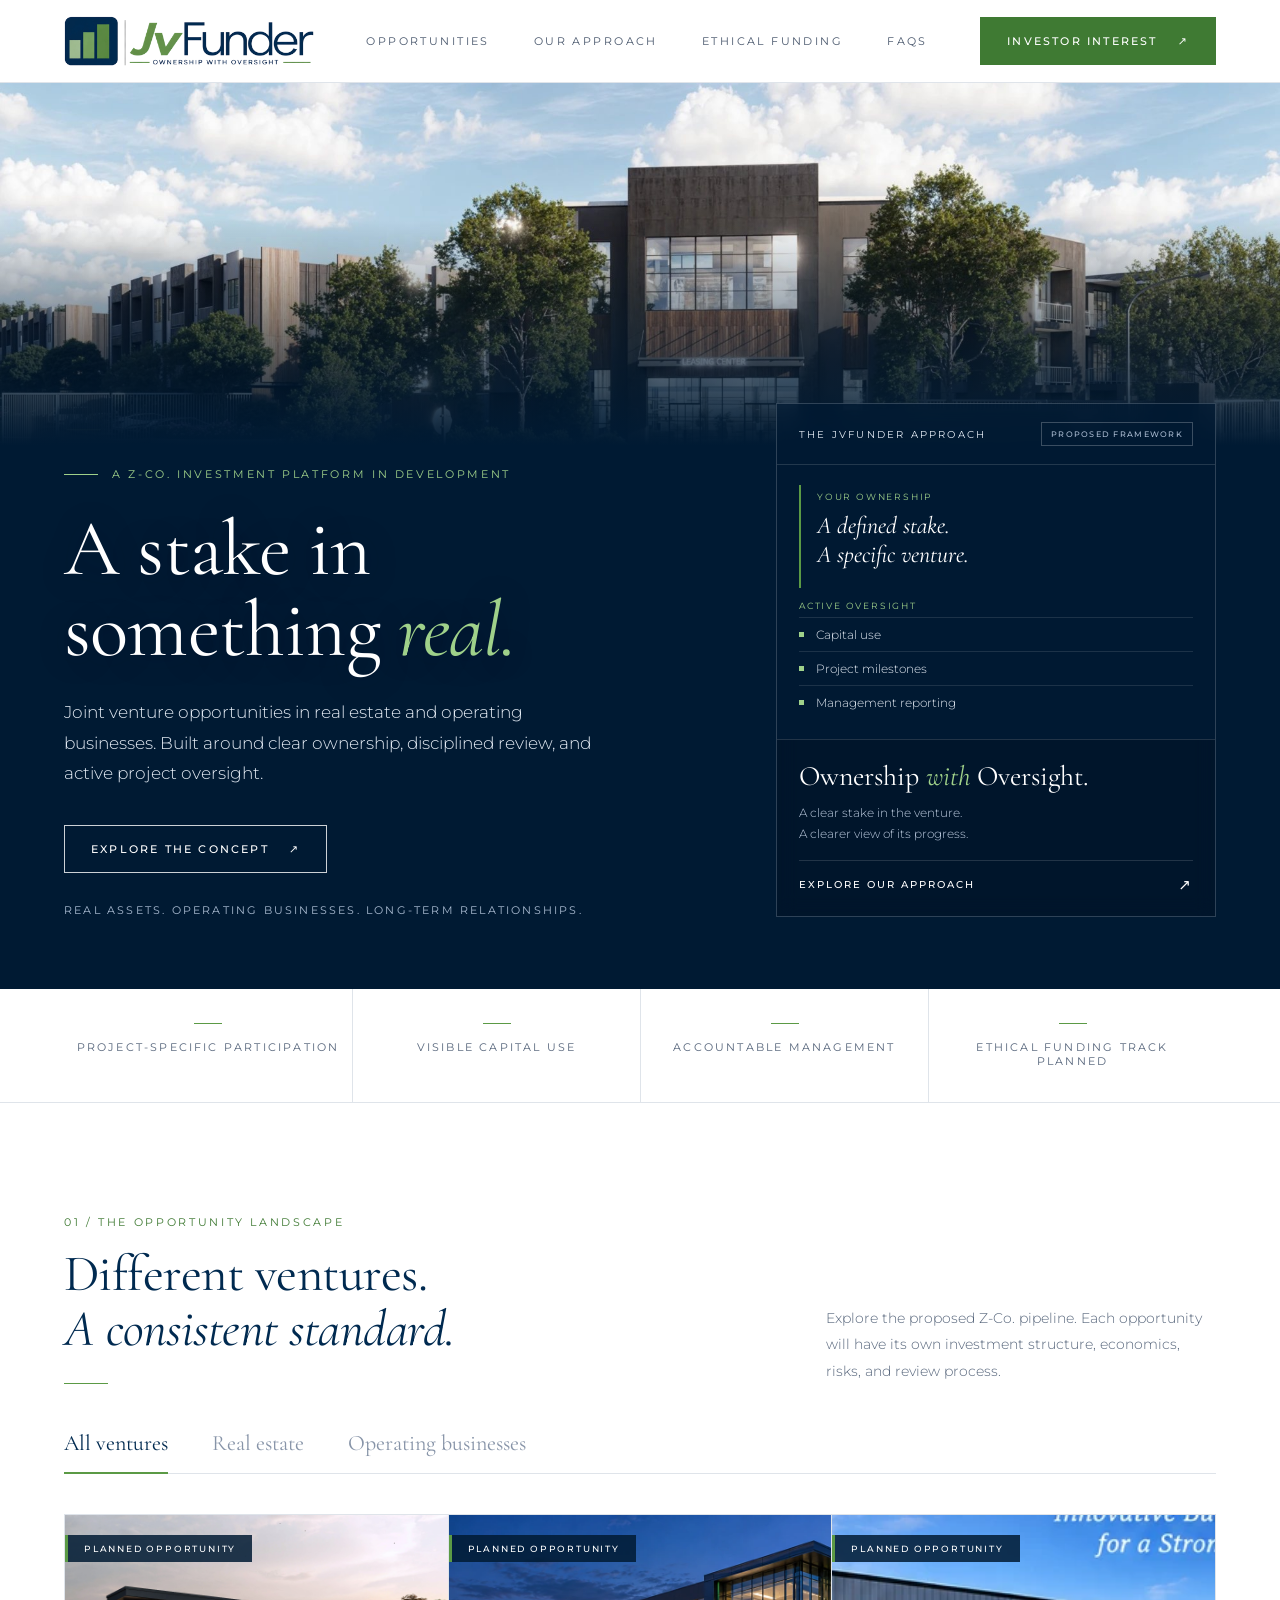
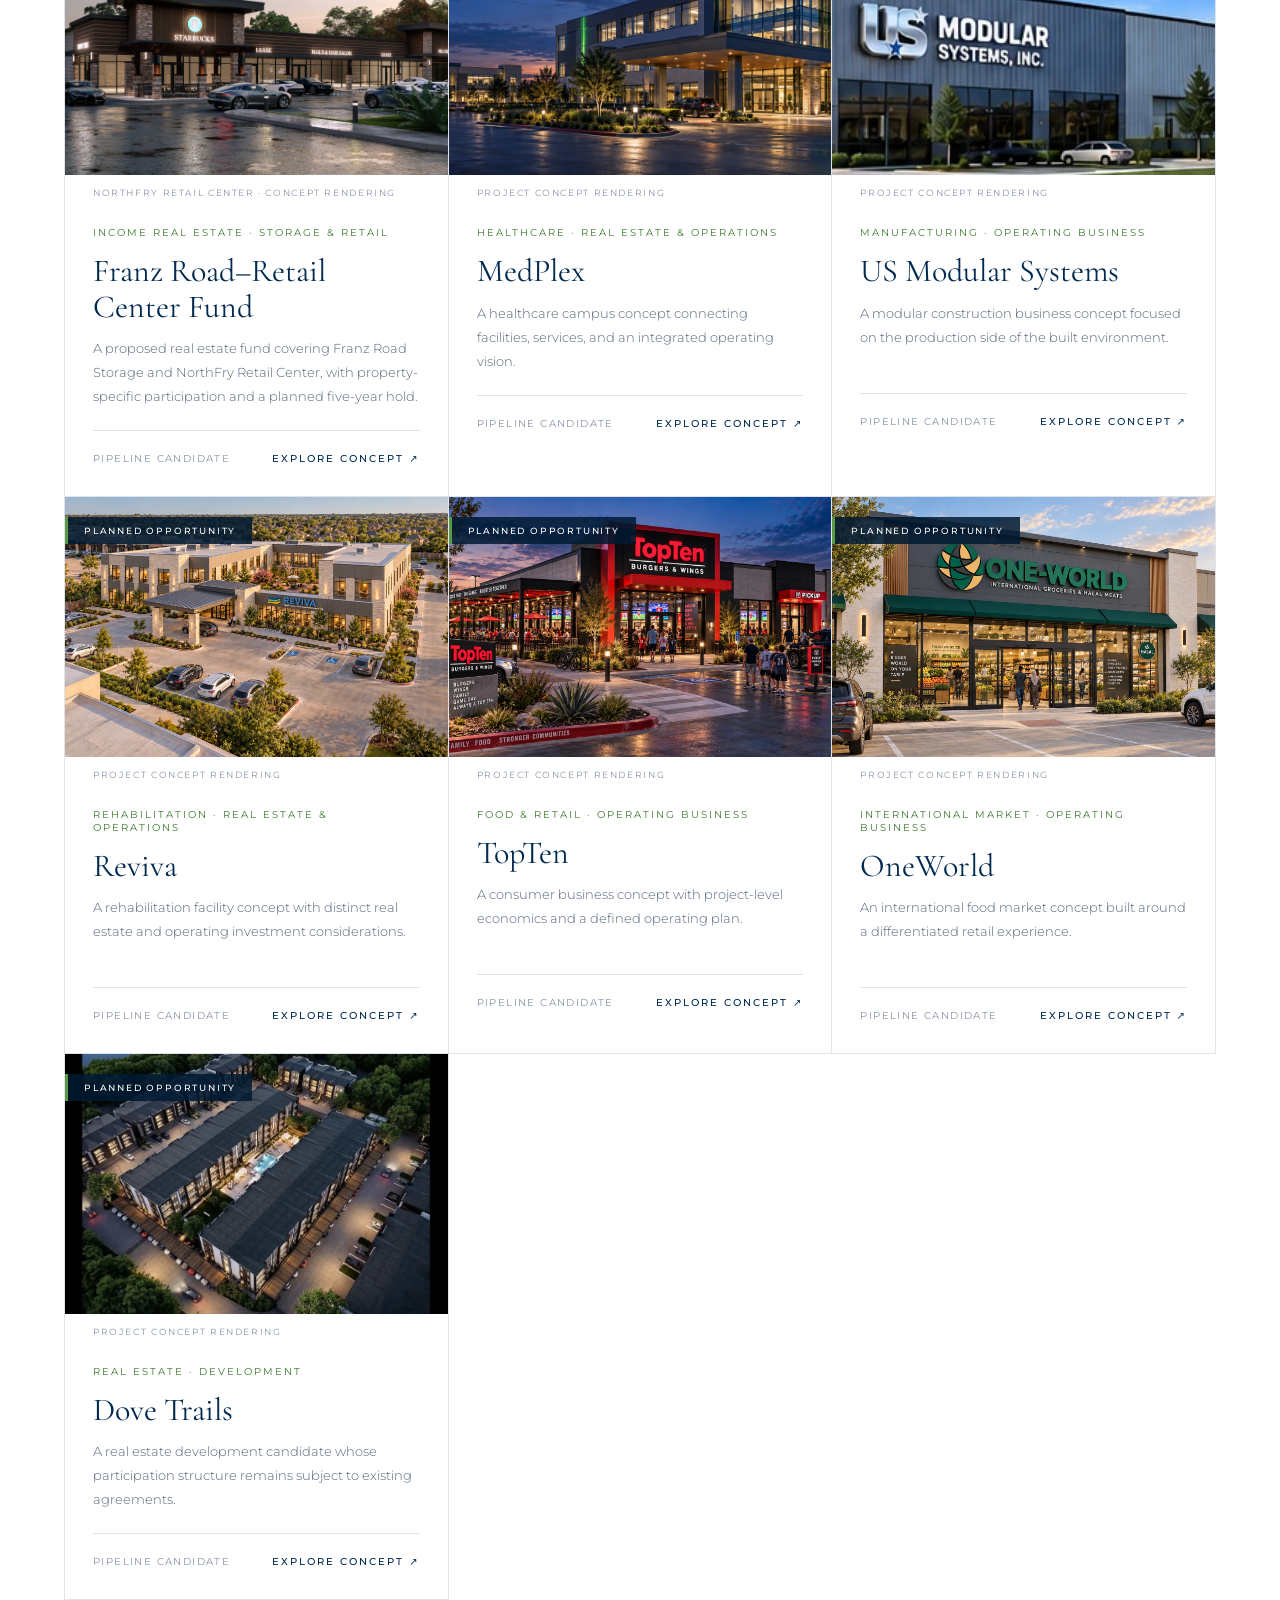
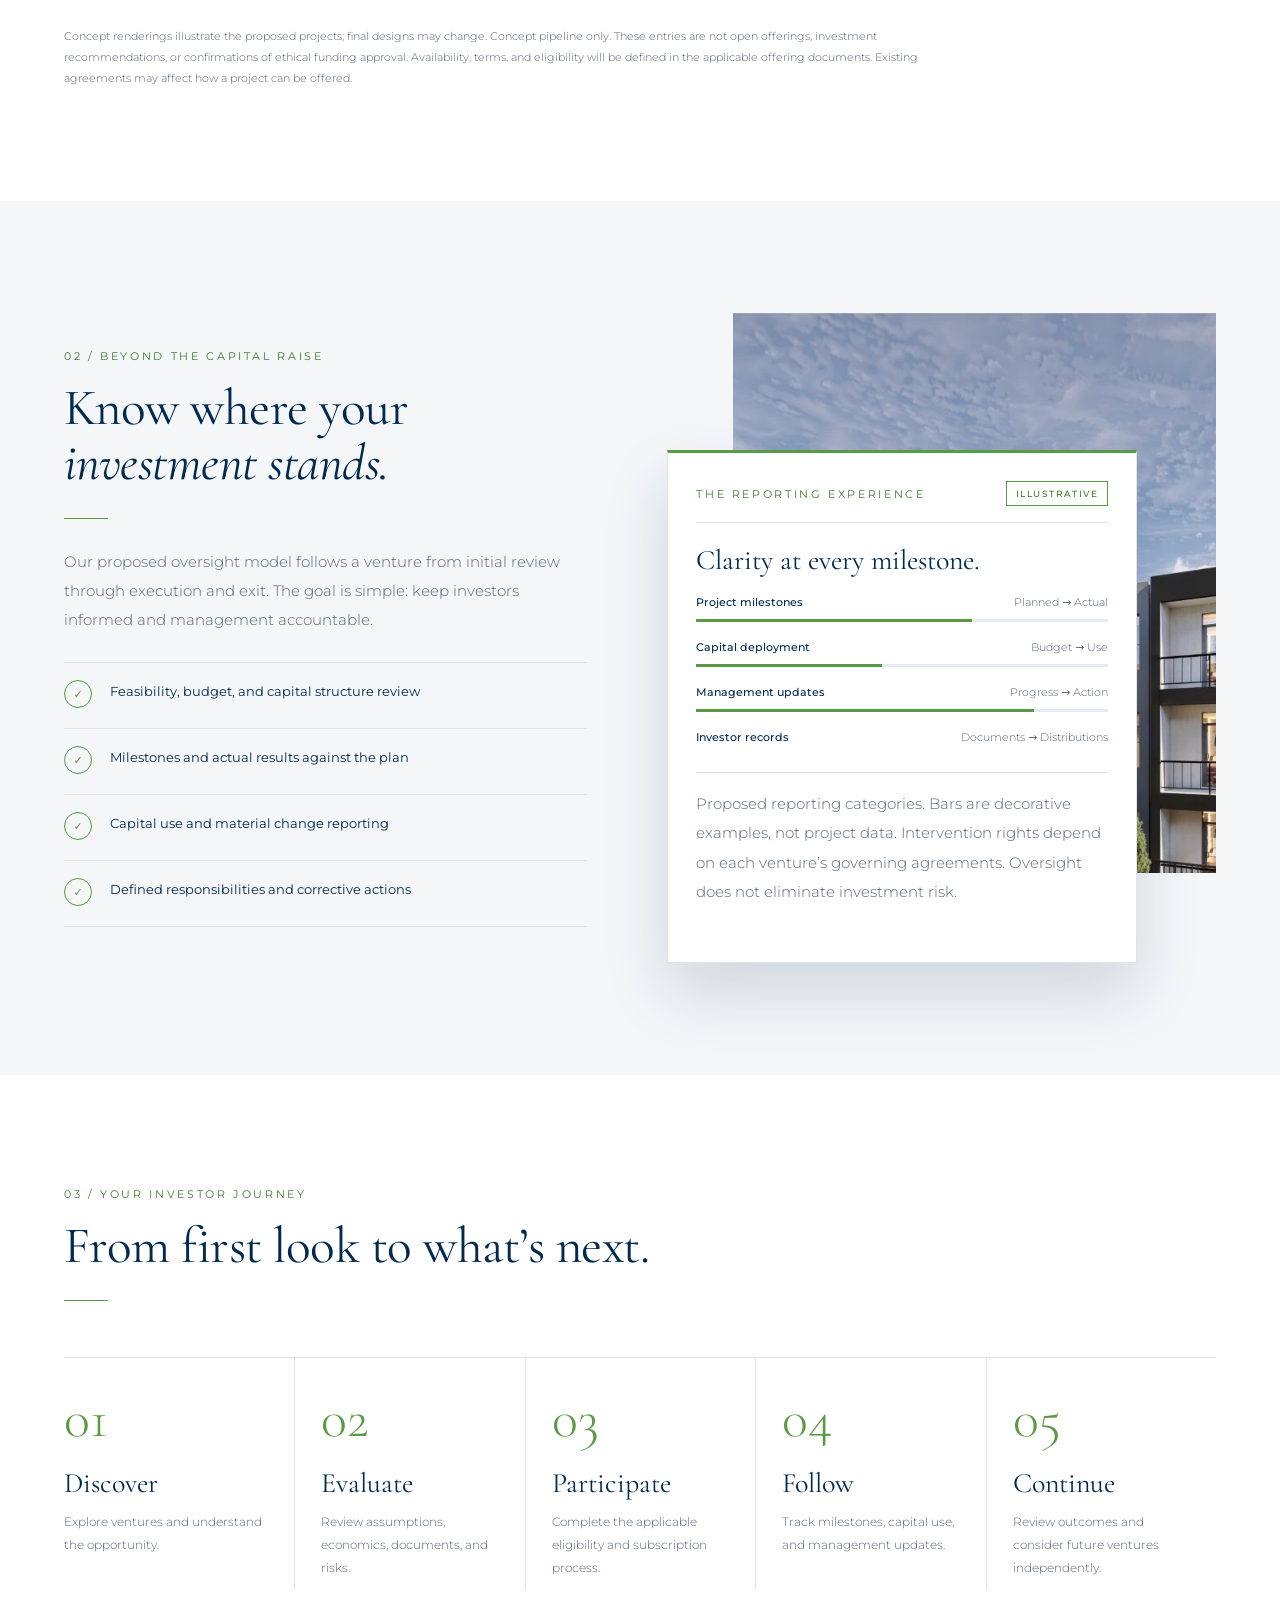
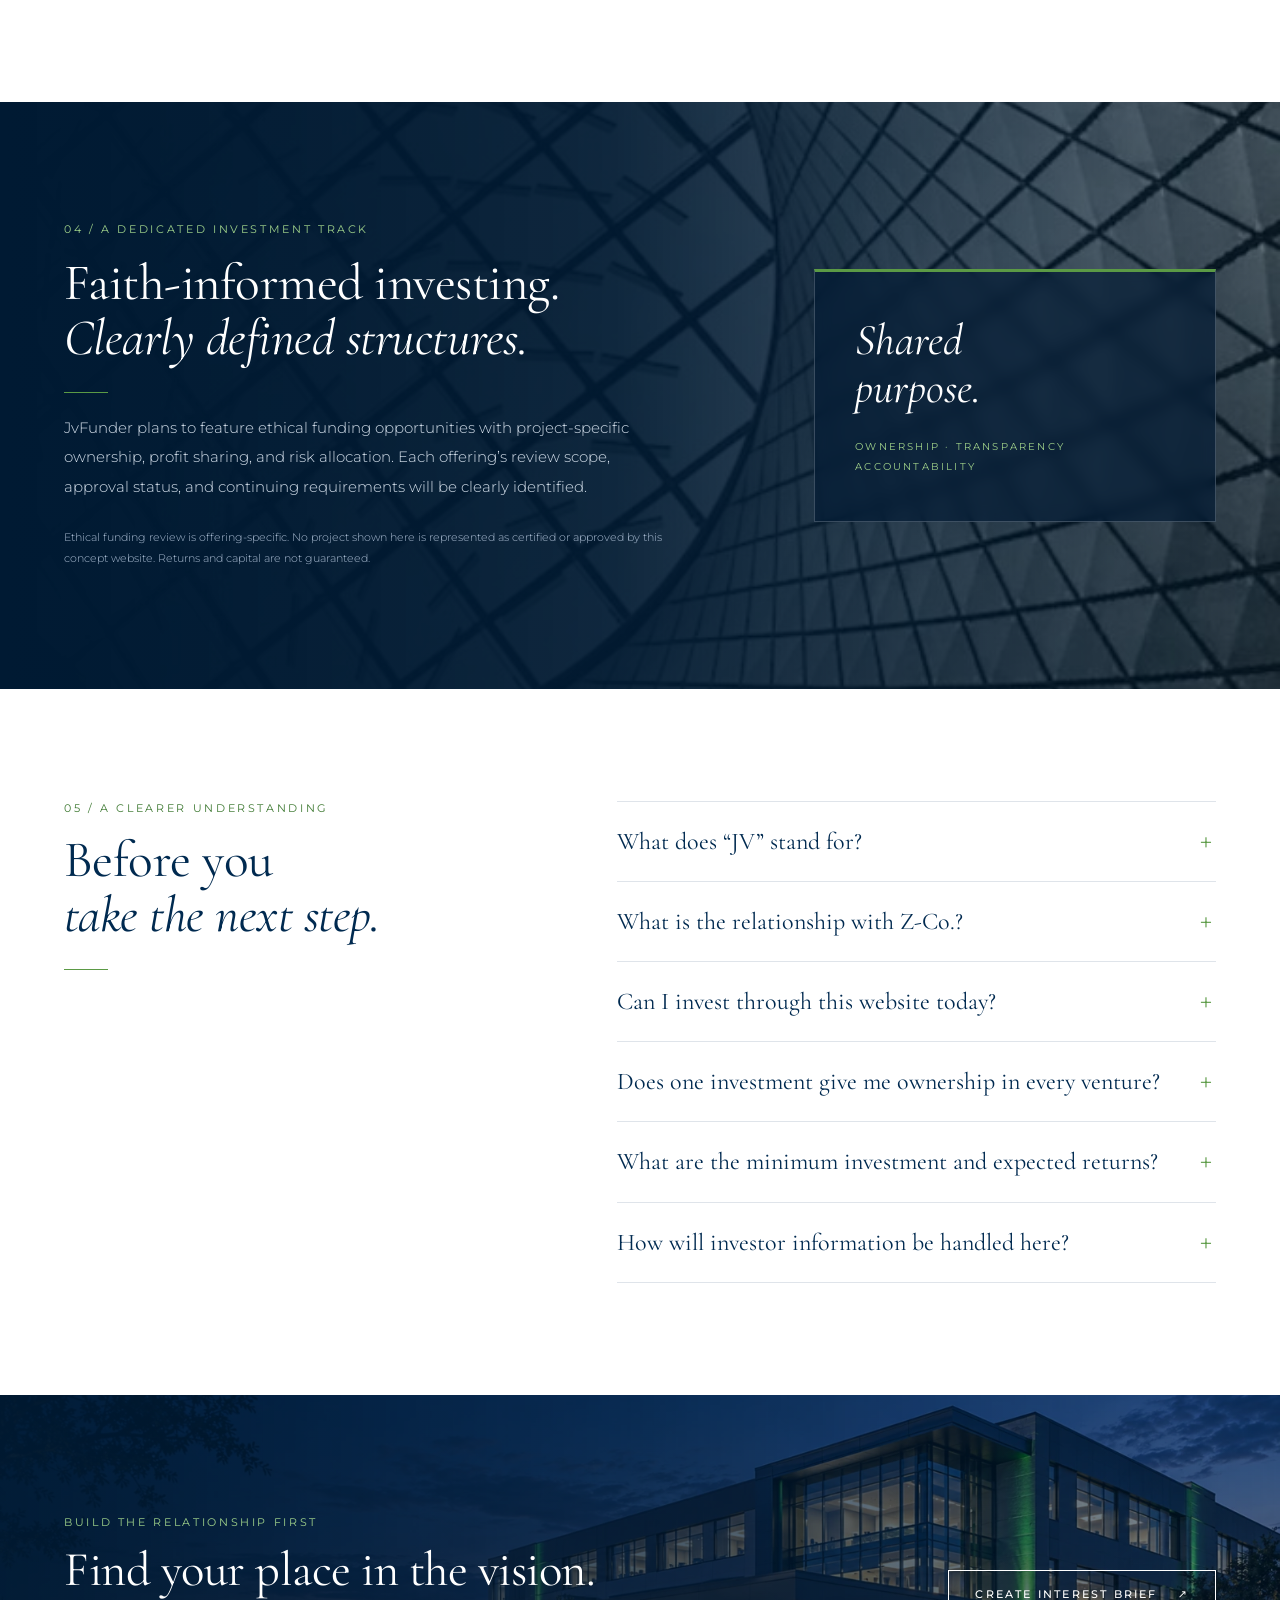
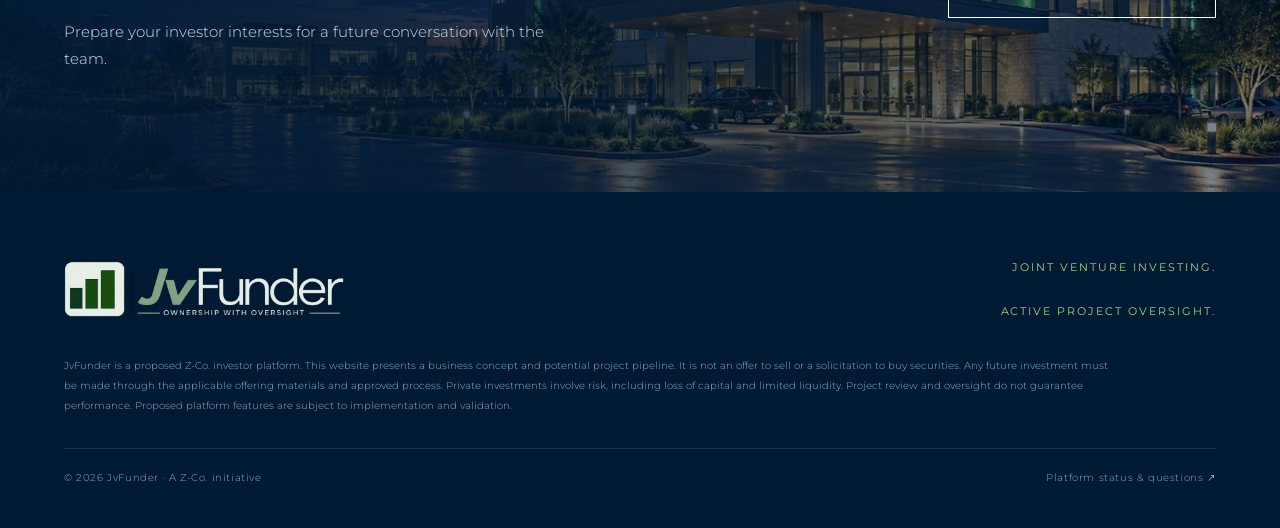
==== index.html @ b83dd365 "Restyle to z-co.info look and feel: photo hero, serif headlines, image bands Design-only change; pag" ====
<!doctype html><html lang="en"><head><meta charset="utf-8"><meta name="viewport" content="width=device-width,initial-scale=1"><meta name="description" content="Discover JvFunder, Z-Co.’s planned platform for joint venture investment in real estate and operating businesses with active project oversight."><title>JvFunder — Ownership with oversight</title><link rel="icon" type="image/png" href="assets/favicon.png"><link rel="stylesheet" href="styles.css">
</head><body>
<nav aria-label="Main navigation"><a class="logo" href="#" aria-label="JvFunder — Ownership with oversight"><img src="assets/logo.png" alt="JvFunder — Ownership with oversight" width="900" height="180"></a><div class="links"><a href="#opportunities">Opportunities</a><a href="#oversight">Our approach</a><a href="#ethical">Ethical funding</a><a href="#questions">FAQs</a></div><button class="btn" onclick="openProfile()">Investor interest <span>↗</span></button></nav>
<main><section class="hero"><div><div class="small eyebrow"><span class="dot"></span> A Z-Co. investment platform in development</div><h1>A stake in<br>something <em>real.</em></h1><p class="intro">Joint venture opportunities in real estate and operating businesses. Built around clear ownership, disciplined review, and active project oversight.</p><a class="btn light" href="#opportunities">Explore the concept <span>↗</span></a><span class="hero-note">Real assets. Operating businesses. Long-term relationships.</span></div><div class="art ownership-art" aria-label="Ownership with Oversight: project-specific equity supported by visibility into capital, milestones, and management"><div class="sketch-heading"><span class="small">THE JVFUNDER APPROACH</span><span class="sketch-label">PROPOSED FRAMEWORK</span></div><div class="sketch-scene"><svg class="ownership-sketch" viewBox="0 0 500 480" fill="none" aria-hidden="true"><path d="M30 385L256 255L480 383L253 510Z" fill="#0e3a6b"/><path d="M92 365V208L201 147V302Z" fill="#3b6ea6"/><path d="M201 147L268 185V340L201 302Z" fill="#234c7e"/><path d="M92 208L159 247L268 185L201 147Z" fill="#cfe0f2"/><path d="M237 356V119L324 68V306Z" fill="#4f82b8"/><path d="M324 68L391 106V345L324 306Z" fill="#2c5688"/><path d="M237 119L305 158L391 106L324 68Z" fill="#dbe8f6"/><path d="M273 363V276L368 221V309Z" fill="#5b9a45"/><path d="M368 221L434 260V348L368 309Z" fill="#417a31"/><path d="M273 276L340 314L434 260L368 221Z" fill="#a8d393"/><g stroke="#00254a" stroke-width="7"><path d="M111 226V288M135 212V274M160 198V260M184 184V247M256 139V283M280 126V270M304 112V256"/></g><g stroke="#cfe0f2" opacity=".6"><path d="M215 190L252 211M215 217L252 238M215 244L252 265M338 116L378 139M338 148L378 171M338 180L378 203M338 212L378 235"/></g><path d="M63 367L241 469M91 384L258 481" stroke="#5b9a45"/><circle cx="72" cy="327" r="19" fill="#5b9a45"/><path d="M72 333V366" stroke="#8fc77a" stroke-width="4"/><circle cx="447" cy="326" r="16" fill="#5b9a45"/><path d="M447 333V358" stroke="#8fc77a" stroke-width="4"/></svg><div class="equity-note"><span class="sketch-icon" aria-hidden="true">◈</span><div><span class="small">YOUR OWNERSHIP</span><strong>A defined stake.<br>A specific venture.</strong></div></div><div class="oversight-note"><div class="oversight-title"><span class="sketch-icon" aria-hidden="true">◎</span><span class="small">ACTIVE OVERSIGHT</span></div><div><i></i>Capital use</div><div><i></i>Project milestones</div><div><i></i>Management reporting</div></div><span class="asset-label">REAL ESTATE + OPERATING BUSINESSES</span></div><div class="sketch-footer"><h3>Ownership <em>with</em> Oversight.</h3><p>A clear stake in the venture.<br>A clearer view of its progress.</p><a href="#oversight">Explore our approach <span>↗</span></a></div></div></section>
<div class="ribbon"><span>Project-specific participation</span><span>Visible capital use</span><span>Accountable management</span><span>Ethical funding track planned</span></div>
<section class="section" id="opportunities"><div class="section-head"><div><div class="small">01 / The opportunity landscape</div><h2>Different ventures.<br><em>A consistent standard.</em></h2></div><p>Explore the proposed Z-Co. pipeline. Each opportunity will have its own investment structure, economics, risks, and review process.</p></div><div class="filters" role="group" aria-label="Filter opportunities"><button class="filter active" data-filter="all" aria-pressed="true">All ventures</button><button class="filter" data-filter="real" aria-pressed="false">Real estate</button><button class="filter" data-filter="business" aria-pressed="false">Operating businesses</button></div><div class="projects" id="projects"></div><p class="portfolio-note">Concept renderings illustrate the proposed projects; final designs may change. Concept pipeline only. These entries are not open offerings, investment recommendations, or confirmations of ethical funding approval. Availability, terms, and eligibility will be defined in the applicable offering documents. Existing agreements may affect how a project can be offered.</p></section>
<section class="section oversight" id="oversight"><div><div class="small">02 / Beyond the capital raise</div><h2>Know where your<br><em>investment stands.</em></h2><p>Our proposed oversight model follows a venture from initial review through execution and exit. The goal is simple: keep investors informed and management accountable.</p><ul class="checks"><li>Feasibility, budget, and capital structure review</li><li>Milestones and actual results against the plan</li><li>Capital use and material change reporting</li><li>Defined responsibilities and corrective actions</li></ul></div><div class="photo-stack"><img class="photo-stack-img" src="assets/about.jpg" alt="Residential community concept rendering" width="773" height="702" loading="lazy"><div class="report"><div class="report-top"><span class="small">The reporting experience</span><span class="pill">ILLUSTRATIVE</span></div><h3>Clarity at every milestone.</h3><div class="row"><strong>Project milestones</strong><span>Planned → Actual</span></div><div class="progress"><div style="width:67%"></div></div><div class="row"><strong>Capital deployment</strong><span>Budget → Use</span></div><div class="progress"><div style="width:45%"></div></div><div class="row"><strong>Management updates</strong><span>Progress → Action</span></div><div class="progress"><div style="width:82%"></div></div><div class="row"><strong>Investor records</strong><span>Documents → Distributions</span></div><p class="report-foot">Proposed reporting categories. Bars are decorative examples, not project data. Intervention rights depend on each venture’s governing agreements. Oversight does not eliminate investment risk.</p></div></div>
</section>
<section class="section"><div class="small">03 / Your investor journey</div><h2>From first look to what’s next.</h2><div class="journey"><div class="step"><b>01</b><h3>Discover</h3><p>Explore ventures and understand the opportunity.</p></div><div class="step"><b>02</b><h3>Evaluate</h3><p>Review assumptions, economics, documents, and risks.</p></div><div class="step"><b>03</b><h3>Participate</h3><p>Complete the applicable eligibility and subscription process.</p></div><div class="step"><b>04</b><h3>Follow</h3><p>Track milestones, capital use, and management updates.</p></div><div class="step"><b>05</b><h3>Continue</h3><p>Review outcomes and consider future ventures independently.</p></div></div></section>
<section class="section ethical" id="ethical"><div class="seal" aria-hidden="true"><span>Shared<br>purpose.</span><p>OWNERSHIP · TRANSPARENCY<br>ACCOUNTABILITY</p></div><div><div class="small eyebrow">04 / A dedicated investment track</div><h2>Faith-informed investing.<br><em>Clearly defined structures.</em></h2><p class="copy">JvFunder plans to feature ethical funding opportunities with project-specific ownership, profit sharing, and risk allocation. Each offering’s review scope, approval status, and continuing requirements will be clearly identified.</p><small>Ethical funding review is offering-specific. No project shown here is represented as certified or approved by this concept website. Returns and capital are not guaranteed.</small></div></section>
<section class="section faq-wrap" id="questions"><div><div class="small">05 / A clearer understanding</div><h2>Before you<br><em>take the next step.</em></h2></div><div><details><summary>What does “JV” stand for?</summary><p>Joint Venture. The concept gives investors participation in a specific project or fund, with ownership rights and economics defined by that offering’s documents.</p></details><details><summary>What is the relationship with Z-Co.?</summary><p>JvFunder is Z-Co.’s planned investor platform, initially focused on selected affiliated opportunities. Z-Co. provides sponsor and project execution capabilities. Affiliated relationships, fees, and conflicts should be disclosed in each offering.</p></details><details><summary>Can I invest through this website today?</summary><p>No. This is a concept website. It does not accept investments, process payments, verify eligibility, or provide an investor account. You can explore the concept and prepare a local investor interest brief.</p></details><details><summary>Does one investment give me ownership in every venture?</summary><p>No. Each investment provides only the interests and rights specified in its governing documents. It does not automatically confer ownership in JvFunder, Z-Co., or other ventures.</p></details><details><summary>What are the minimum investment and expected returns?</summary><p>These will be defined separately for each offering. This website does not establish investment minimums or return targets. Future materials should explain fees, downside scenarios, liquidity limitations, and the risk of loss.</p></details><details><summary>How will investor information be handled here?</summary><p>The interest tool stores your selections only in this browser. It does not request contact details or send your brief to Z-Co. You can download it or clear the stored selections at any time.</p></details></div></section>
<section class="cta"><div><div class="small" style="margin-bottom:15px">Build the relationship first</div><h2>Find your place in the vision.</h2><p>Prepare your investor interests for a future conversation with the team.</p></div><button class="btn" onclick="openProfile()">Create interest brief <span>↗</span></button></section></main>
<footer><div class="top"><a class="logo" href="#" aria-label="JvFunder"><img src="assets/logo-light.png" alt="JvFunder — Ownership with oversight" width="900" height="180"></a><span class="small">Joint venture investing.<br><br>Active project oversight.</span></div><p>JvFunder is a proposed Z-Co. investor platform. This website presents a business concept and potential project pipeline. It is not an offer to sell or a solicitation to buy securities. Any future investment must be made through the applicable offering materials and approved process. Private investments involve risk, including loss of capital and limited liquidity. Project review and oversight do not guarantee performance. Proposed platform features are subject to implementation and validation.</p><div class="copyright"><span>© 2026 JvFunder · A Z-Co. initiative</span><a href="#questions">Platform status & questions ↗</a></div></footer>
<dialog id="detail"><button class="close" aria-label="Close project details" onclick="this.closest('dialog').close()">×</button><div class="small">Potential pipeline / Not open for investment</div><h2 class="modal-title" id="detail-title"></h2><img class="detail-render" id="detail-render" alt=""><p class="modal-copy" id="detail-copy"></p><p class="modal-copy">Offering structure, capital requirements, investor economics, fees, risks, and any ethical funding review status must be established before participation. No investment terms are presented here.</p><button class="btn" onclick="document.getElementById('detail').close();openProfile()">Create interest brief ↗</button></dialog>
<dialog id="profile"><button class="close" aria-label="Close investor interest" onclick="this.closest('dialog').close()">×</button><div class="small">A starting point for your conversation</div><h2 class="modal-title">Your investor interests.</h2><p class="modal-copy">Create a brief to keep or share yourself. This tool does not submit an inquiry or reserve an investment.</p><form id="interest-form"><label for="sector">Area of interest</label><select id="sector"><option>Real estate and operating businesses</option><option>Real estate</option><option>Operating businesses</option><option>Healthcare ventures</option><option>Manufacturing ventures</option><option>Food and retail ventures</option></select><label for="track">Investment preference</label><select id="track"><option>Explore all available structures</option><option>Ethical funding offerings only</option><option>Learn more about ethical funding</option></select><label for="priority">What matters most?</label><select id="priority"><option>Clear ownership and oversight</option><option>Potential operating distributions</option><option>Long-term capital growth</option><option>Understanding the project and risks</option></select><p class="form-note">Selections stay in this browser until cleared. No contact information is collected. No data is sent to Z-Co.</p><div style="display:flex;gap:10px;flex-wrap:wrap"><button class="btn" type="submit">Download my brief ↓</button><button class="btn outline" type="button" id="clear">Clear selections</button></div><p class="status" id="status" role="status"></p></form></dialog>
<script src="app.js"></script></body></html>
---- styles.css ----
@font-face{font-family:'Montserrat';font-style:normal;font-weight:100 900;font-display:swap;src:url(assets/fonts/montserrat-latin-ext-wght-normal.woff2) format('woff2-variations');unicode-range:U+0100-02BA,U+02BD-02C5,U+02C7-02CC,U+02CE-02D7,U+02DD-02FF,U+0304,U+0308,U+0329,U+1D00-1DBF,U+1E00-1E9F,U+1EF2-1EFF,U+2020,U+20A0-20AB,U+20AD-20C0,U+2113,U+2C60-2C7F,U+A720-A7FF}
@font-face{font-family:'Montserrat';font-style:normal;font-weight:100 900;font-display:swap;src:url(assets/fonts/montserrat-latin-wght-normal.woff2) format('woff2-variations');unicode-range:U+0000-00FF,U+0131,U+0152-0153,U+02BB-02BC,U+02C6,U+02DA,U+02DC,U+0304,U+0308,U+0329,U+2000-206F,U+20AC,U+2122,U+2191,U+2193,U+2212,U+2215,U+FEFF,U+FFFD}
@font-face{font-family:'Cormorant Garamond';font-style:normal;font-weight:300 700;font-display:swap;src:url(assets/fonts/cormorant-garamond-latin-wght-normal.woff2) format('woff2-variations')}
@font-face{font-family:'Cormorant Garamond';font-style:italic;font-weight:300 700;font-display:swap;src:url(assets/fonts/cormorant-garamond-latin-wght-italic.woff2) format('woff2-variations')}
:root{--navy:#002a50;--navy-deep:#001a33;--navy-mid:#0b3a68;--green:#5b9a45;--green-btn:#3f7a33;--green-lt:#9fd18a;--paper:#f4f6f8;--white:#fff;--ink:#0b1f36;--muted:#56657b;--line:#dfe4ea;--font:'Montserrat',system-ui,-apple-system,'Segoe UI',Arial,sans-serif;--serif:'Cormorant Garamond',Georgia,'Times New Roman',serif}
*{box-sizing:border-box}
html{scroll-behavior:smooth;scroll-padding-top:100px}
body{margin:0;background:var(--white);color:var(--ink);font-family:var(--font);font-weight:300;-webkit-font-smoothing:antialiased;text-rendering:optimizeLegibility}
button,a,input,select{-webkit-tap-highlight-color:transparent}
button,a{touch-action:manipulation}
a{color:inherit;text-decoration:none}
button{font:inherit;cursor:pointer}
h1,h2,h3,p{margin:0}
/* nav */
nav{position:sticky;top:0;z-index:20;display:flex;align-items:center;justify-content:space-between;background:var(--white);padding:16px 5%;border-bottom:1px solid var(--line)}
.logo img{display:block;height:50px;width:auto}
.links{display:flex;gap:44px;font-size:11px;font-weight:400;letter-spacing:.22em;text-transform:uppercase;color:#4a586d}
.links a{padding:8px 0;border-bottom:1px solid transparent;transition:color .2s,border-color .2s}
.links a:hover{color:var(--navy);border-bottom-color:var(--green)}
.btn{border:1px solid var(--green-btn);background:var(--green-btn);color:#fff;padding:16px 26px;display:inline-flex;align-items:center;justify-content:center;gap:20px;font:500 11px var(--font);letter-spacing:.2em;text-transform:uppercase;border-radius:0;transition:background .25s,border-color .25s,color .25s}
.btn:hover{background:var(--navy);border-color:var(--navy)}
.btn.light{background:transparent;border-color:#ffffffcc;color:#fff}
.btn.light:hover{background:#fff;border-color:#fff;color:var(--navy)}
.btn.outline{background:transparent;color:var(--navy);border-color:var(--navy)}
.btn.outline:hover{background:var(--navy);color:#fff}
.small{font-size:11px;letter-spacing:.24em;font-weight:400;text-transform:uppercase;color:var(--green-btn)}
/* hero */
.hero{position:relative;color:#fff;display:grid;grid-template-columns:1fr minmax(360px,440px);align-items:end;gap:6%;padding:25vw 5% 72px;background:linear-gradient(180deg,#001a3300 38%,var(--navy-deep) 100%) top/100% 28.3vw no-repeat,url(assets/hero.jpg) center top/100% auto no-repeat,var(--navy-deep)}
.hero>div:first-child{max-width:760px}
.eyebrow{color:var(--green-lt);display:flex;align-items:center;gap:14px}
.dot{width:34px;height:1px;background:var(--green-lt)}
h1{font-family:var(--serif);font-size:clamp(46px,6.2vw,92px);font-weight:400;line-height:1.02;letter-spacing:-.01em;margin:28px 0 26px;text-shadow:0 2px 30px #00122666}
h1 em{color:var(--green-lt);font-style:italic;font-weight:400}
.intro{color:#e3ebf4;font-size:17px;line-height:1.8;font-weight:300;max-width:540px}
.hero .btn{margin-top:36px}
.hero-note{display:block;margin-top:30px;color:#a8bad0;font-size:11px;font-weight:400;letter-spacing:.2em;text-transform:uppercase}
.art{position:relative;overflow:hidden}
.ownership-art{display:flex;flex-direction:column;background:#001a33b8;backdrop-filter:blur(10px);-webkit-backdrop-filter:blur(10px);border:1px solid #ffffff2e;border-radius:0;min-height:0}
.ownership-art svg,.sketch-icon,.asset-label{display:none}
.sketch-heading{display:flex;align-items:center;justify-content:space-between;gap:12px;padding:18px 22px;border-bottom:1px solid #ffffff22}
.sketch-heading .small{font-size:10px;letter-spacing:.22em;color:#e3ebf4}
.sketch-label{font-size:8px;font-weight:500;letter-spacing:.16em;color:#a8bad0;border:1px solid #ffffff3a;padding:6px 9px}
.sketch-scene{display:block;padding:20px 22px;position:static;min-height:0}
.equity-note{position:static;display:block;background:transparent;color:#fff;padding:0 0 18px 16px;border-left:2px solid var(--green);box-shadow:none;border-radius:0}
.equity-note .small{font-size:9px;letter-spacing:.2em;color:var(--green-lt)}
.equity-note strong{display:block;font:italic 400 24px/1.2 var(--serif);margin-top:8px}
.oversight-note{position:static;border:0;background:transparent;padding:0;box-shadow:none;min-width:0;margin-top:6px}
.oversight-title{margin-bottom:4px}
.oversight-title .small{font-size:9px;letter-spacing:.2em;color:var(--green-lt)}
.oversight-note>div:not(.oversight-title){display:flex;align-items:center;gap:12px;font-size:12px;font-weight:300;color:#e3ebf4;padding:9px 0;border-top:1px solid #ffffff1c}
.oversight-note i{width:5px;height:5px;display:block;background:var(--green-lt)}
.sketch-footer{padding:20px 22px 22px;background:#00000026;border-top:1px solid #ffffff22}
.sketch-footer h3{font:400 28px/1.15 var(--serif);color:#fff}
.sketch-footer h3 em{font-style:italic;color:var(--green-lt)}
.sketch-footer p{font-size:12px;line-height:1.75;color:#bccce0;margin-top:10px}
.sketch-footer a{display:flex;align-items:center;justify-content:space-between;font-size:10px;font-weight:500;letter-spacing:.2em;text-transform:uppercase;color:#fff;border-top:1px solid #ffffff22;padding-top:14px;margin-top:16px}
.sketch-footer a span{font-size:15px}
/* stats strip */
.ribbon{display:grid;grid-template-columns:repeat(4,1fr);background:var(--white);border-bottom:1px solid var(--line);text-align:center;padding:0 5%}
.ribbon span{padding:34px 12px;font-size:11px;font-weight:400;letter-spacing:.2em;text-transform:uppercase;color:var(--muted);border-left:1px solid var(--line)}
.ribbon span:first-child{border-left:0}
.ribbon span:before{content:'';display:block;width:28px;height:1px;background:var(--green);margin:0 auto 16px}
/* sections */
.section{padding:112px 5%}
.section-head{display:flex;justify-content:space-between;gap:35px;align-items:end;margin-bottom:30px}
h2{font-family:var(--serif);font-size:clamp(36px,4vw,60px);font-weight:400;line-height:1.08;letter-spacing:-.01em;margin-top:18px;color:var(--navy)}
h2 em{font-style:italic;font-weight:400}
h2:after{content:'';display:block;width:44px;height:1px;background:var(--green);margin-top:26px}
.section-head p{max-width:390px;color:var(--muted);font-size:14px;line-height:1.9}
.filters{display:flex;gap:44px;margin:46px 0 40px;flex-wrap:wrap;border-bottom:1px solid var(--line)}
.filter{padding:0 0 16px;border:0;border-bottom:2px solid transparent;margin-bottom:-1px;background:transparent;color:#8794a8;font:400 22px var(--serif)}
.filter:hover{color:var(--navy)}
.filter.active{color:var(--navy);border-bottom-color:var(--green)}
.projects{display:grid;grid-template-columns:repeat(3,1fr);gap:0;border:1px solid var(--line);border-right:0;border-bottom:0}
.card{border-right:1px solid var(--line);border-bottom:1px solid var(--line);background:var(--white);overflow:hidden;transition:background .3s}
.card:hover{background:#fbfcfd}
.visual{height:260px;position:relative;overflow:hidden;background:var(--paper);display:grid;place-items:center}
.visual img{width:100%;height:100%;object-fit:cover;transition:transform .8s}
.card:hover .visual img{transform:scale(1.05)}
.render-caption{font-size:9px;font-weight:400;color:#8794a8;padding:12px 28px 0;letter-spacing:.18em}
.detail-render{width:100%;max-height:320px;object-fit:contain;background:var(--paper);margin-top:20px}
.fund-visual{width:100%;height:100%;padding:55px 24px 20px;background:linear-gradient(120deg,#e4ecf5,#f3f6f8);color:var(--navy)}
.fund-visual>.small{font-size:8px;letter-spacing:.2em}
.fund-visual strong{display:block;font:400 28px var(--serif);margin:12px 0}
.fund-visual strong span{font:400 20px var(--serif);margin:0 12px;color:var(--green)}
.fund-types{font-size:8px;letter-spacing:.16em}
.detail-render[hidden]{display:none}
.visual svg{height:100%;width:100%}
.badge{position:absolute;left:0;top:20px;background:#001a33d9;color:#fff;padding:8px 16px;font-size:9px;font-weight:500;letter-spacing:.2em;text-transform:uppercase;border-left:3px solid var(--green)}
.card-body{padding:28px}
.category{font-size:10px;font-weight:400;letter-spacing:.2em;color:var(--green-btn);text-transform:uppercase}
.card h3{font:400 32px/1.1 var(--serif);color:var(--navy);margin:14px 0 12px}
.card p{font-size:13px;line-height:1.85;color:var(--muted);min-height:70px}
.card-bottom{display:flex;justify-content:space-between;align-items:center;border-top:1px solid var(--line);padding-top:18px;margin-top:22px;font-size:10px;font-weight:400;letter-spacing:.14em;text-transform:uppercase;color:#8794a8}
.textbtn{border:0;background:none;color:var(--navy);padding:3px 0;font:500 10px var(--font);letter-spacing:.2em;text-transform:uppercase}
.textbtn:hover{color:var(--green-btn)}
.portfolio-note{font-size:11px;line-height:1.9;color:var(--muted);margin-top:26px;max-width:880px}
/* oversight */
.oversight{background:var(--paper);display:grid;grid-template-columns:1fr 1.05fr;gap:7%;align-items:center}
.oversight p{color:var(--muted);font-size:15px;line-height:1.95;margin:28px 0}
.checks{margin:0;padding:0;list-style:none}
.checks li{padding:20px 0;border-top:1px solid var(--line);font-size:13px;font-weight:400;color:var(--navy);display:flex;align-items:flex-start}
.checks li:last-child{border-bottom:1px solid var(--line)}
.checks li:before{content:'\2713';flex:none;width:26px;height:26px;border:1px solid var(--green);border-radius:50%;display:grid;place-items:center;font-size:11px;color:var(--green);margin:-3px 18px 0 0}
.photo-stack{position:relative;padding:0 0 90px 0}
.photo-stack-img{display:block;width:88%;height:560px;object-fit:cover;object-position:50% 100%;margin-left:12%}
.report{position:absolute;left:0;bottom:0;width:min(470px,86%);background:var(--white);border:1px solid var(--line);border-top:3px solid var(--green);padding:28px;box-shadow:0 30px 60px #00294f26}
.report-top{display:flex;justify-content:space-between;border-bottom:1px solid var(--line);padding-bottom:16px;align-items:center}
.pill{font-size:9px;font-weight:500;letter-spacing:.16em;color:var(--green-btn);border:1px solid var(--green);padding:6px 9px}
.report h3{font:400 28px var(--serif);color:var(--navy);margin:20px 0 4px}
.row{display:flex;justify-content:space-between;margin:18px 0 0;font-size:11px;color:var(--navy)}
.row strong{font-weight:500}
.row span{color:var(--muted);font-weight:300}
.progress{height:3px;background:#e4eaf1;margin-top:10px}
.progress div{height:100%;background:var(--green)}
.report-foot{font-size:9px;line-height:1.75;color:var(--muted);border-top:1px solid var(--line);padding-top:16px;margin-top:22px}
/* journey */
.journey{display:grid;grid-template-columns:repeat(5,1fr);margin-top:56px;border-top:1px solid var(--line)}
.step{border-left:1px solid var(--line);padding:34px 26px 10px}
.step:first-child{border-left:0;padding-left:0}
.step b{display:block;font:300 54px/1 var(--serif);letter-spacing:0;color:var(--green)}
.step h3{font:400 28px/1.1 var(--serif);color:var(--navy);margin:22px 0 12px}
.step p{color:var(--muted);font-size:12px;line-height:1.9}
/* ethical funding */
.ethical{position:relative;color:#fff;display:grid;grid-template-columns:1.25fr .75fr;gap:7%;align-items:center;padding:120px 5%;background:linear-gradient(90deg,var(--navy-deep) 0%,#001a33e6 48%,#001a3380 100%),url(assets/architecture.jpg) right center/cover,var(--navy-deep)}
.ethical>div:not(.seal){order:1;max-width:680px}
.ethical h2{color:#fff;margin:20px 0}
.ethical .small{color:var(--green-lt)}
.seal{order:2;padding:44px 40px;border:1px solid #ffffff33;border-top:3px solid var(--green);background:#001a33a6;backdrop-filter:blur(8px);-webkit-backdrop-filter:blur(8px);text-align:left}
.seal span{display:block;font:italic 400 44px/1.1 var(--serif);color:#fff}
.seal p{font-size:10px;font-weight:400;line-height:2;letter-spacing:.22em;color:var(--green-lt);margin-top:24px}
.ethical .copy{color:#d3deea;font-size:15px;line-height:1.95;max-width:600px}
.ethical small{display:block;color:#a8bad0;margin-top:26px;font-size:11px;line-height:1.9;max-width:600px}
/* faq */
.faq-wrap{display:grid;grid-template-columns:1fr 1.3fr;gap:8%}
details{border-bottom:1px solid var(--line);padding:0}
details:first-child{border-top:1px solid var(--line)}
summary{font:400 24px/1.3 var(--serif);color:var(--navy);cursor:pointer;padding:24px 44px 24px 0;list-style:none;position:relative}
summary::-webkit-details-marker{display:none}
summary:after{content:'+';position:absolute;right:4px;top:18px;font:300 30px var(--serif);color:var(--green)}
details[open] summary:after{content:'\2212'}
details p{font-size:13px;color:var(--muted);line-height:1.95;padding:0 44px 28px 0}
/* cta */
.cta{position:relative;color:#fff;display:flex;align-items:center;justify-content:space-between;gap:30px;padding:120px 5%;background:linear-gradient(90deg,#001a33f2 0%,#001a33b3 55%,#001a3380 100%),url(assets/medplex.webp) center/cover,var(--navy-deep)}
.cta .small{color:var(--green-lt)}
.cta h2{margin:0;font-size:clamp(34px,3.8vw,56px);color:#fff}
.cta p{margin-top:22px;font-size:15px;line-height:1.8;color:#d3deea;max-width:520px}
.cta h2:after{display:none}
.cta .btn{background:transparent;border-color:#fff;color:#fff;white-space:nowrap}
.cta .btn:hover{background:#fff;color:var(--navy)}
/* footer */
footer{background:var(--navy-deep);color:#e4ecf6;padding:64px 5% 44px}
footer .top{display:flex;justify-content:space-between;align-items:center;margin-bottom:34px}
footer .logo img{height:56px}
footer .top .small{color:var(--green-lt);text-align:right;line-height:2;letter-spacing:.18em}
footer p{font-size:10px;line-height:2;color:#93a8c4;max-width:1050px;font-weight:300}
.copyright{margin-top:32px;padding-top:22px;border-top:1px solid #ffffff1f;display:flex;justify-content:space-between;font-size:10px;letter-spacing:.06em;color:#93a8c4}
.copyright a:hover{color:#fff}
/* dialogs */
dialog{border:0;border-radius:0;border-top:3px solid var(--green);padding:40px;width:min(560px,92vw);color:var(--ink);background:var(--white);max-height:90vh;box-shadow:0 30px 70px #00122666}
dialog::backdrop{background:#001226b3}
.close{float:right;background:none;border:0;font-size:28px;color:var(--navy)}
.modal-title{font:400 38px/1.1 var(--serif);color:var(--navy);margin:20px 0}
.modal-copy{font-size:14px;line-height:1.9;color:var(--muted);margin:15px 0}
label{display:block;font-size:10px;font-weight:500;letter-spacing:.2em;text-transform:uppercase;color:var(--navy);margin:22px 0 8px}
select,input{width:100%;padding:15px;border:1px solid #c5cfdc;border-radius:0;background:#fff;font:400 14px var(--font);color:var(--ink)}
select:focus,input:focus{border-color:var(--navy)}
.form-note{font-size:11px;color:var(--muted);line-height:1.8;margin:22px 0}
.status{font-size:12px;line-height:1.7;margin-top:15px;color:#2f6a24;font-weight:500}
.hidden{display:none!important}
:focus-visible{outline:2px solid var(--green);outline-offset:4px}
@media(max-width:1100px){.links{gap:26px}.hero{grid-template-columns:1fr;gap:44px}.ownership-art{max-width:520px}.journey{grid-template-columns:repeat(3,1fr)}.step:nth-child(4){border-left:0;padding-left:0}.projects{grid-template-columns:repeat(2,1fr)}}
@media(max-width:800px){.links{display:none}
nav{padding:12px 5%}
nav .btn{font-size:8px;padding:11px 12px;gap:8px;letter-spacing:.14em}
.logo img{height:34px}
.hero{padding:290px 5% 48px;background:linear-gradient(180deg,#001a3300 36%,var(--navy-deep) 100%) top/100% 330px no-repeat,url(assets/hero.jpg) 58% top/auto 330px no-repeat,var(--navy-deep)}
.ribbon{grid-template-columns:1fr 1fr;padding:0}
.ribbon span{padding:24px 10px;font-size:9px;border-top:1px solid var(--line)}
.ribbon span:nth-child(odd){border-left:0}
.ribbon span:nth-child(-n+2){border-top:0}
.section{padding:72px 5%}
.section-head{display:block}
.section-head p{margin-top:24px}
.filters{gap:26px}
.filter{font-size:19px}
.projects{grid-template-columns:1fr}
.card p{min-height:0}
.visual{height:240px}
.oversight,.faq-wrap{grid-template-columns:1fr;gap:56px}
.photo-stack{padding-bottom:0}
.photo-stack-img{width:100%;height:300px;margin-left:0}
.report{position:relative;width:auto;margin:-60px 14px 0}
.journey{grid-template-columns:1fr;margin-top:30px}
.step,.step:nth-child(4){display:grid;grid-template-columns:70px 1fr;padding:24px 0;gap:4px 12px;border-left:0}
.step b{font-size:40px;grid-row:span 2}
.step h3{margin:0}
.step p{grid-column:2}
.ethical{grid-template-columns:1fr;gap:44px;padding:80px 5%}
.ethical>div:not(.seal){order:0}
.seal{order:1;padding:32px 26px}
.seal span{font-size:34px}
.cta{padding:72px 5%;display:block}
.cta .btn{margin-top:30px}
footer .top{flex-direction:column;gap:22px;align-items:start}
footer .top .small{text-align:left}
.copyright{gap:20px;flex-wrap:wrap}
}
@media(prefers-reduced-motion:reduce){html{scroll-behavior:auto}
.visual img,.card{transition:none}
}
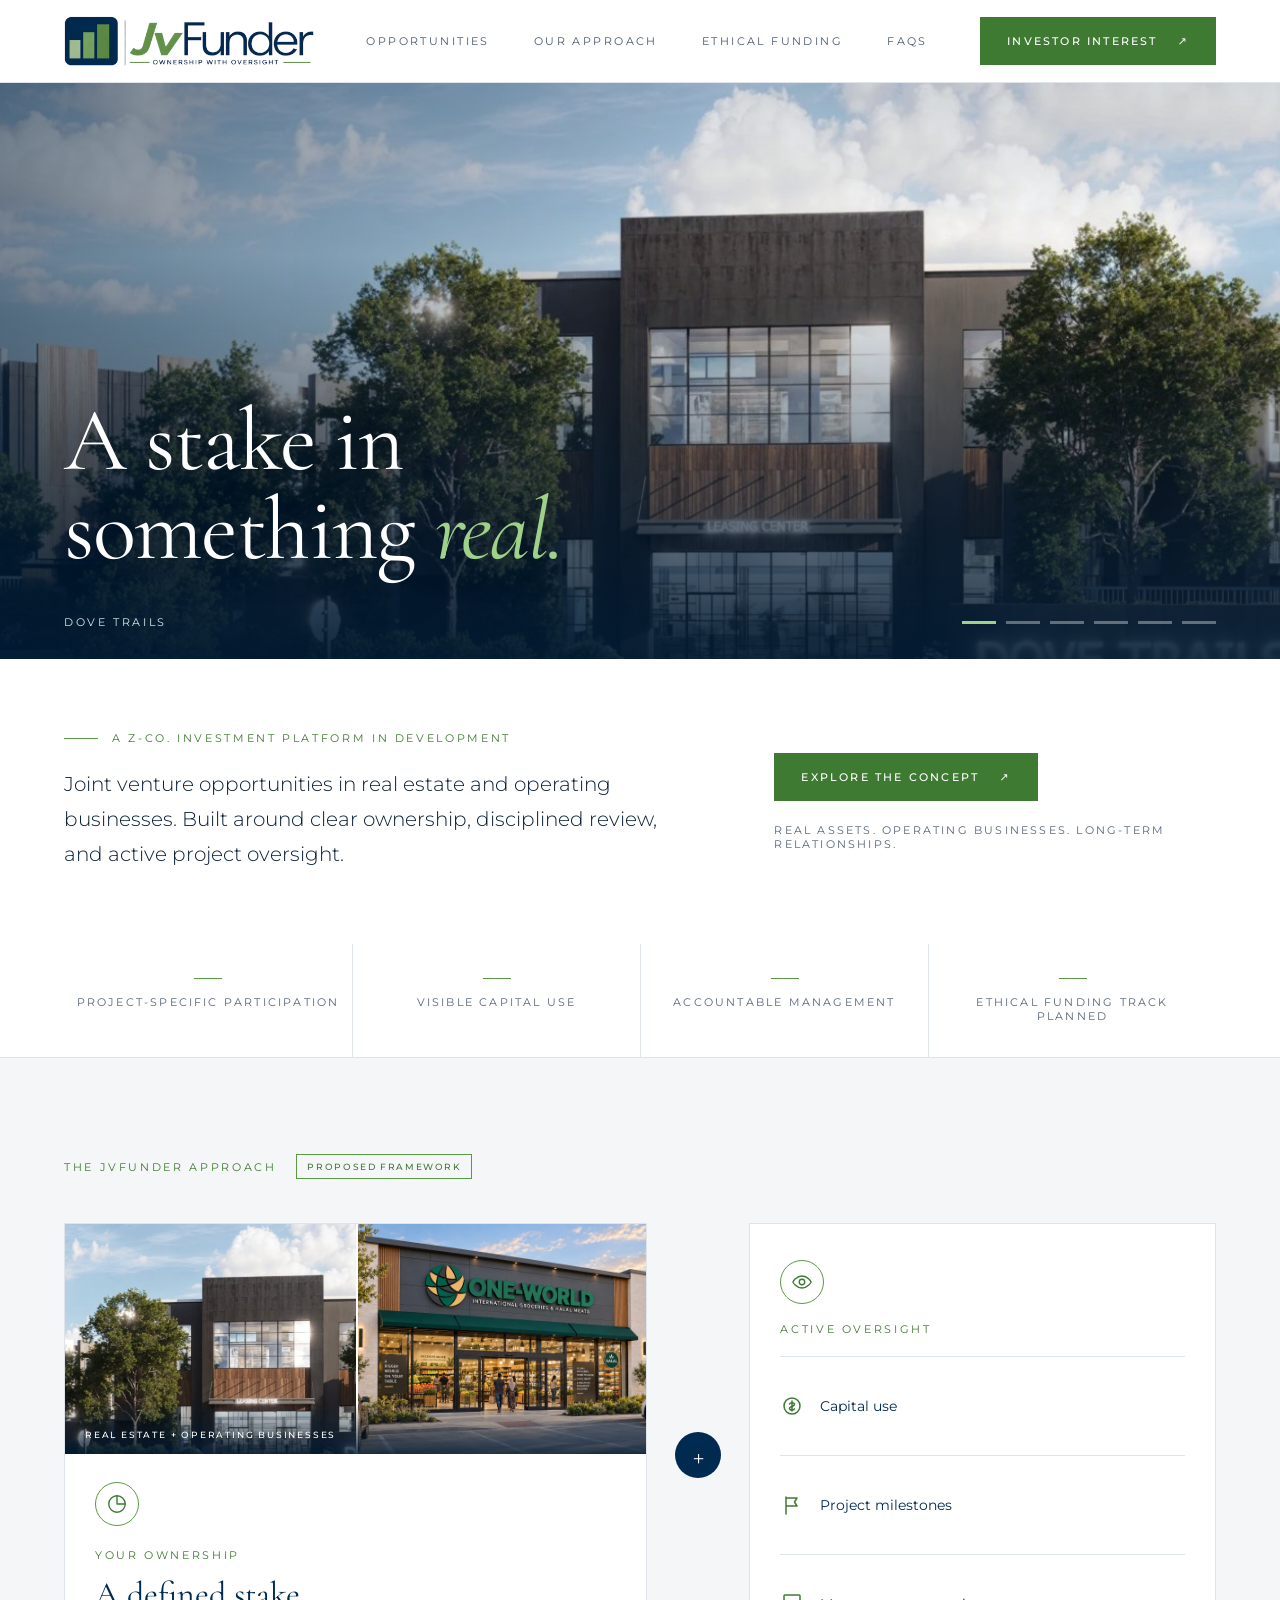
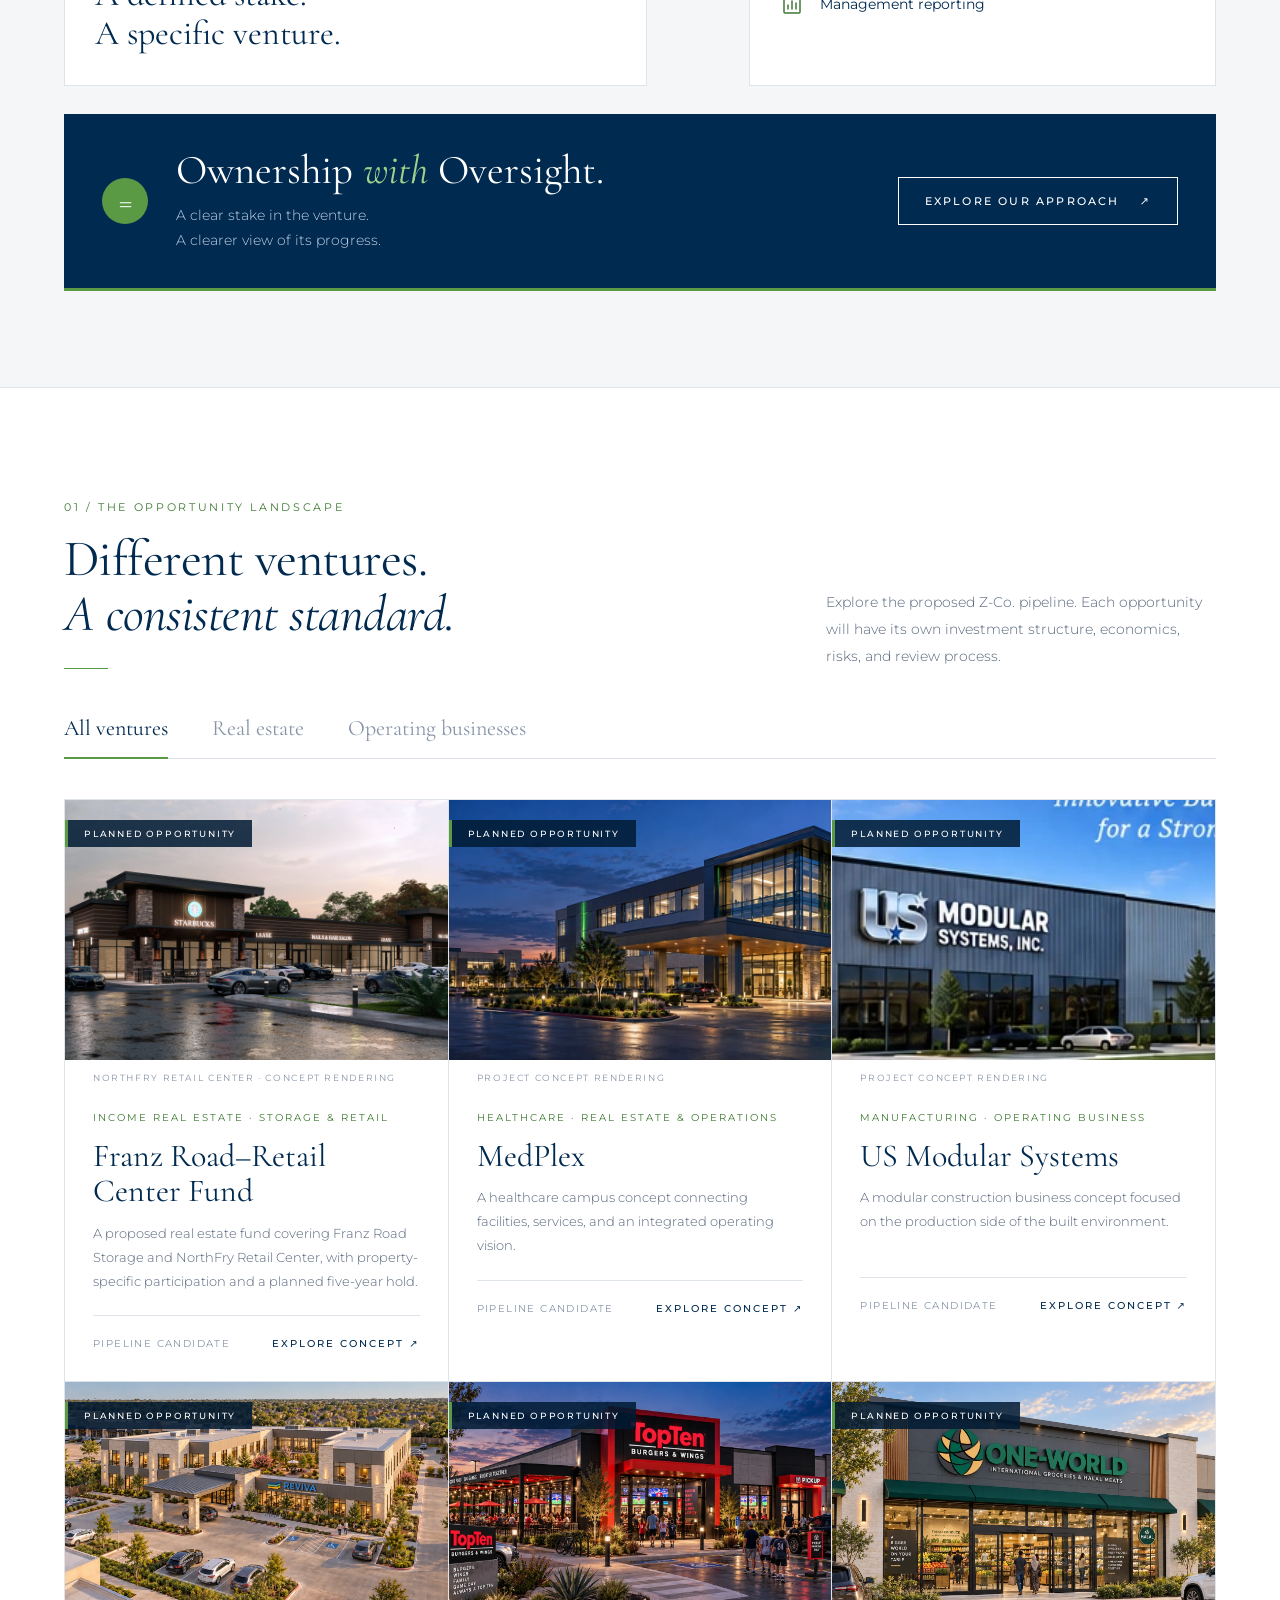
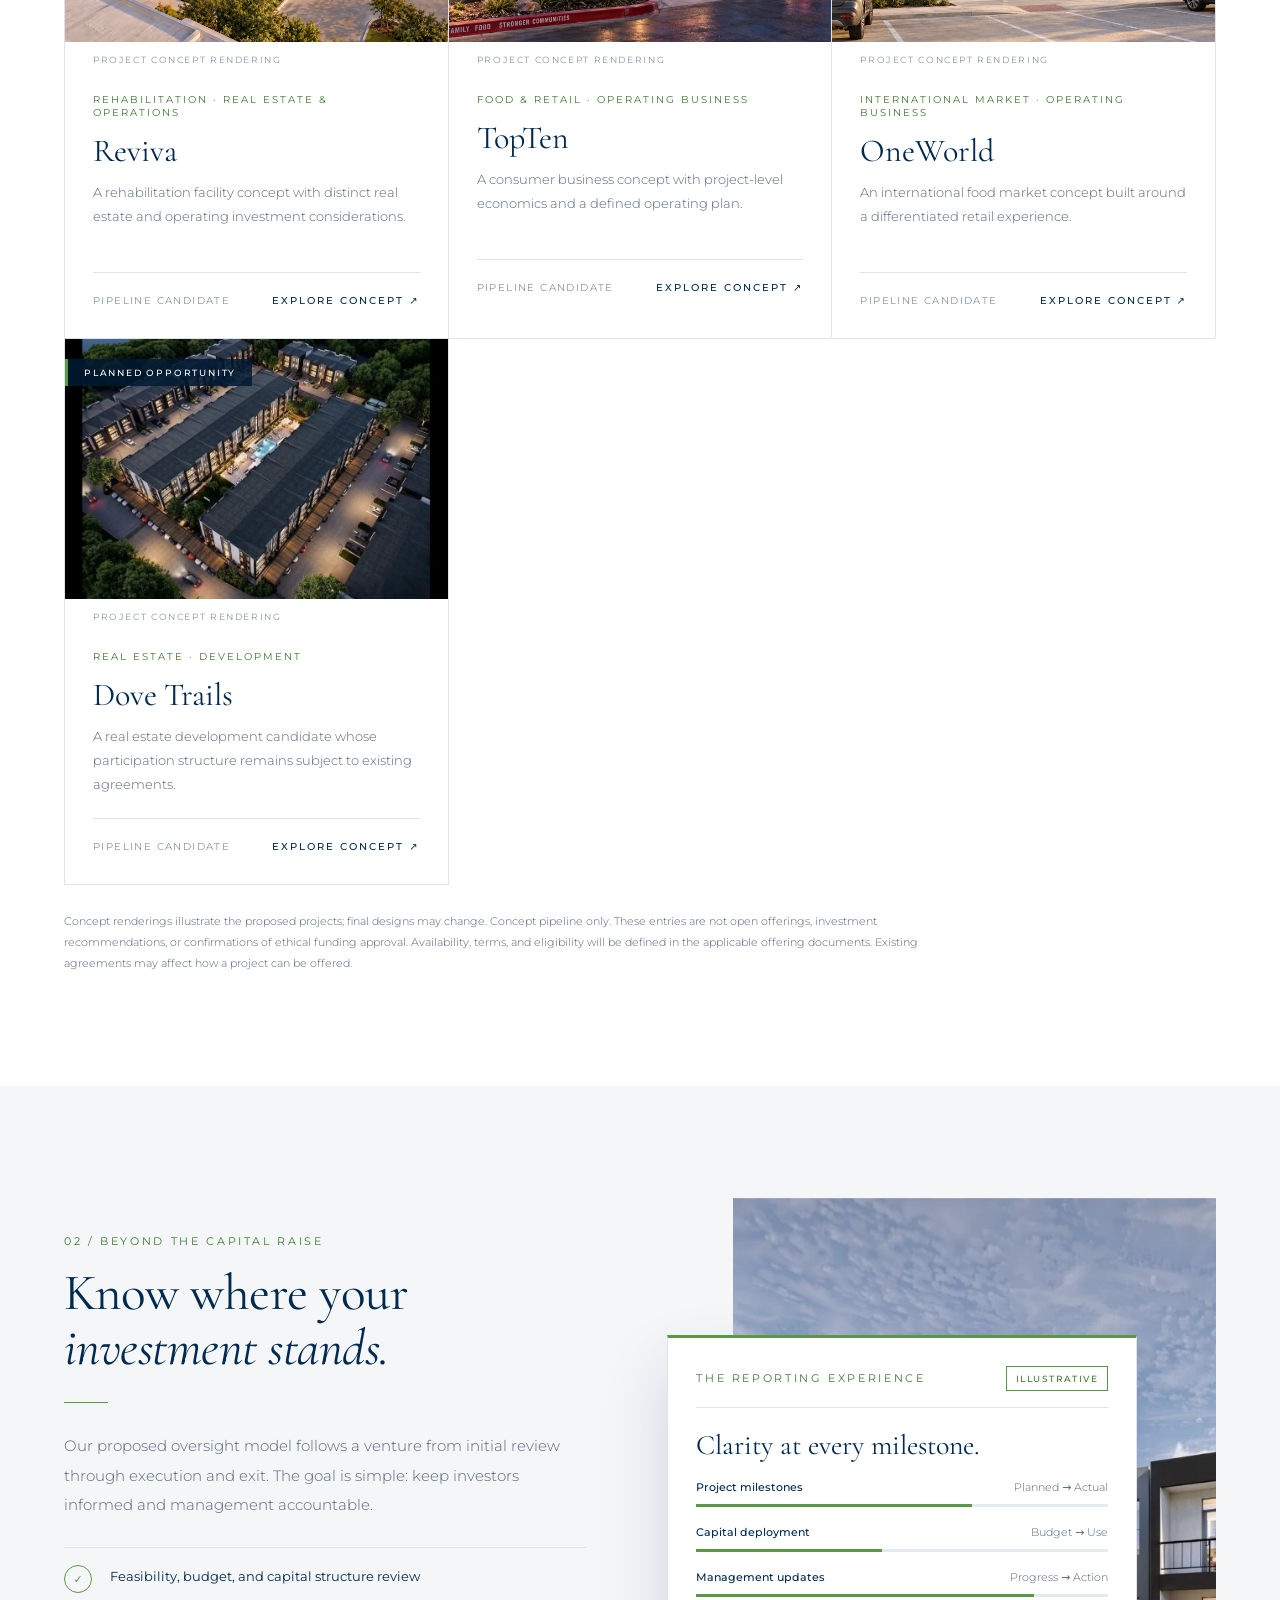
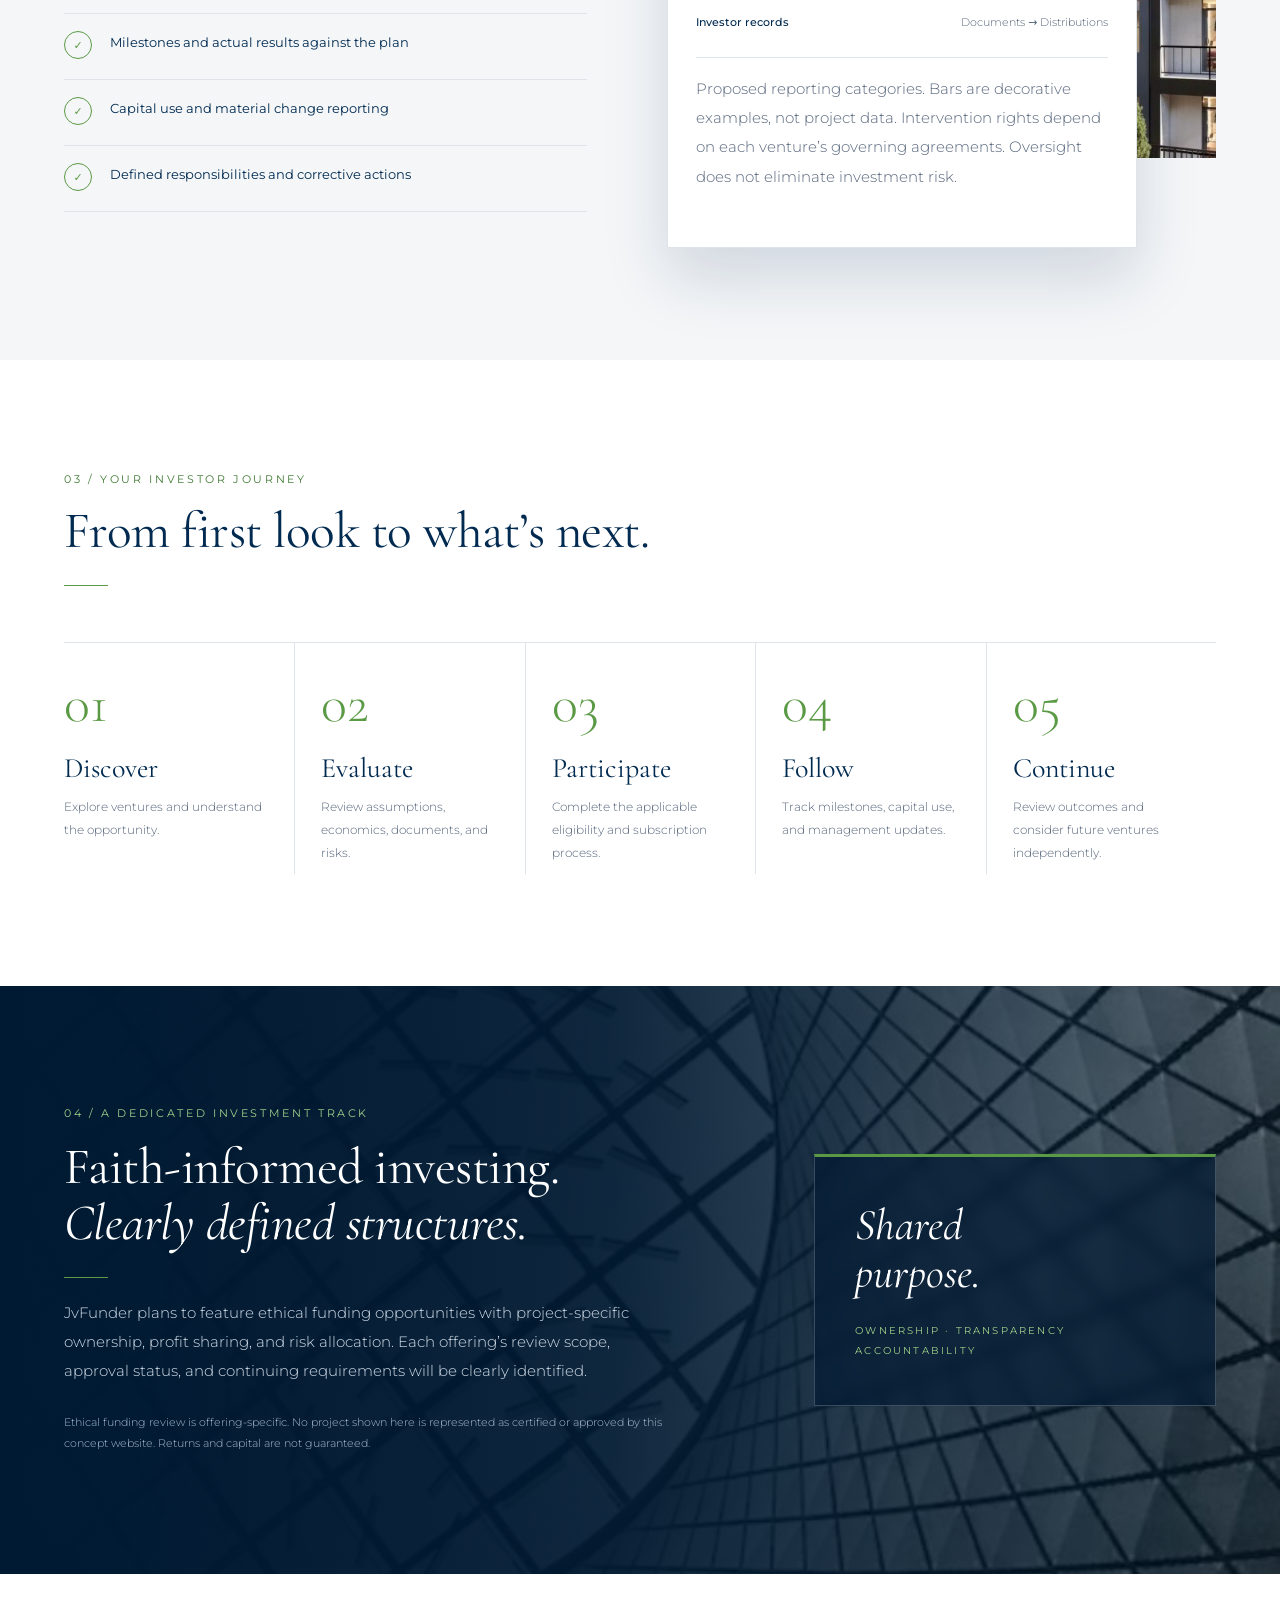
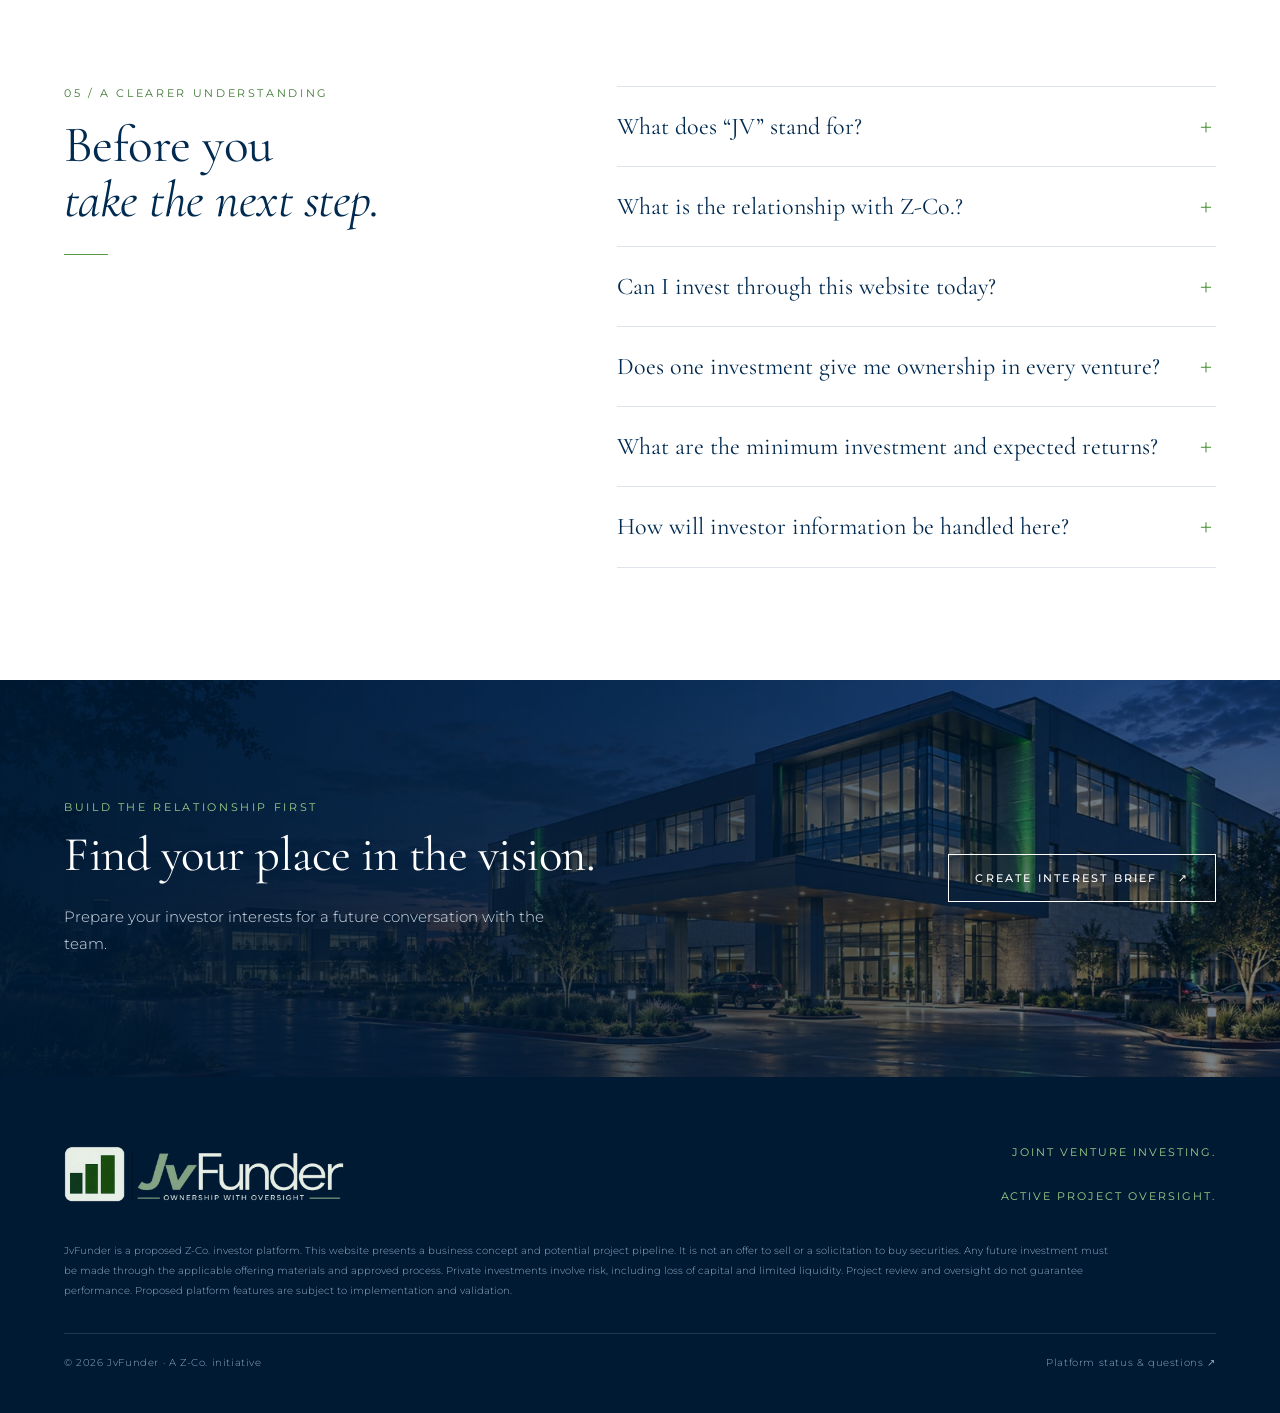
==== commit 1c4e77f4: "Hero as auto-rotating project gallery; move intro text and approach panel below Replaces the isometr" ====
--- a/index.html
+++ b/index.html
@@ -1,8 +1,38 @@
 <!doctype html><html lang="en"><head><meta charset="utf-8"><meta name="viewport" content="width=device-width,initial-scale=1"><meta name="description" content="Discover JvFunder, Z-Co.’s planned platform for joint venture investment in real estate and operating businesses with active project oversight."><title>JvFunder — Ownership with oversight</title><link rel="icon" type="image/png" href="assets/favicon.png"><link rel="stylesheet" href="styles.css">
 </head><body>
 <nav aria-label="Main navigation"><a class="logo" href="#" aria-label="JvFunder — Ownership with oversight"><img src="assets/logo.png" alt="JvFunder — Ownership with oversight" width="900" height="180"></a><div class="links"><a href="#opportunities">Opportunities</a><a href="#oversight">Our approach</a><a href="#ethical">Ethical funding</a><a href="#questions">FAQs</a></div><button class="btn" onclick="openProfile()">Investor interest <span>↗</span></button></nav>
-<main><section class="hero"><div><div class="small eyebrow"><span class="dot"></span> A Z-Co. investment platform in development</div><h1>A stake in<br>something <em>real.</em></h1><p class="intro">Joint venture opportunities in real estate and operating businesses. Built around clear ownership, disciplined review, and active project oversight.</p><a class="btn light" href="#opportunities">Explore the concept <span>↗</span></a><span class="hero-note">Real assets. Operating businesses. Long-term relationships.</span></div><div class="art ownership-art" aria-label="Ownership with Oversight: project-specific equity supported by visibility into capital, milestones, and management"><div class="sketch-heading"><span class="small">THE JVFUNDER APPROACH</span><span class="sketch-label">PROPOSED FRAMEWORK</span></div><div class="sketch-scene"><svg class="ownership-sketch" viewBox="0 0 500 480" fill="none" aria-hidden="true"><path d="M30 385L256 255L480 383L253 510Z" fill="#0e3a6b"/><path d="M92 365V208L201 147V302Z" fill="#3b6ea6"/><path d="M201 147L268 185V340L201 302Z" fill="#234c7e"/><path d="M92 208L159 247L268 185L201 147Z" fill="#cfe0f2"/><path d="M237 356V119L324 68V306Z" fill="#4f82b8"/><path d="M324 68L391 106V345L324 306Z" fill="#2c5688"/><path d="M237 119L305 158L391 106L324 68Z" fill="#dbe8f6"/><path d="M273 363V276L368 221V309Z" fill="#5b9a45"/><path d="M368 221L434 260V348L368 309Z" fill="#417a31"/><path d="M273 276L340 314L434 260L368 221Z" fill="#a8d393"/><g stroke="#00254a" stroke-width="7"><path d="M111 226V288M135 212V274M160 198V260M184 184V247M256 139V283M280 126V270M304 112V256"/></g><g stroke="#cfe0f2" opacity=".6"><path d="M215 190L252 211M215 217L252 238M215 244L252 265M338 116L378 139M338 148L378 171M338 180L378 203M338 212L378 235"/></g><path d="M63 367L241 469M91 384L258 481" stroke="#5b9a45"/><circle cx="72" cy="327" r="19" fill="#5b9a45"/><path d="M72 333V366" stroke="#8fc77a" stroke-width="4"/><circle cx="447" cy="326" r="16" fill="#5b9a45"/><path d="M447 333V358" stroke="#8fc77a" stroke-width="4"/></svg><div class="equity-note"><span class="sketch-icon" aria-hidden="true">◈</span><div><span class="small">YOUR OWNERSHIP</span><strong>A defined stake.<br>A specific venture.</strong></div></div><div class="oversight-note"><div class="oversight-title"><span class="sketch-icon" aria-hidden="true">◎</span><span class="small">ACTIVE OVERSIGHT</span></div><div><i></i>Capital use</div><div><i></i>Project milestones</div><div><i></i>Management reporting</div></div><span class="asset-label">REAL ESTATE + OPERATING BUSINESSES</span></div><div class="sketch-footer"><h3>Ownership <em>with</em> Oversight.</h3><p>A clear stake in the venture.<br>A clearer view of its progress.</p><a href="#oversight">Explore our approach <span>↗</span></a></div></div></section>
+<main><section class="hero" aria-roledescription="carousel" aria-label="Project gallery">
+<div class="slides"><img class="slide active" src="assets/hero.jpg" alt="Dove Trails project concept rendering" data-caption="Dove Trails"><img class="slide" src="assets/medplex.webp" alt="MedPlex project concept rendering" data-caption="MedPlex" loading="lazy"><img class="slide" src="assets/northfry-retail.jpg" alt="NorthFry Retail Center concept rendering" data-caption="NorthFry Retail Center" loading="lazy"><img class="slide" src="assets/reviva.webp" alt="Reviva project concept rendering" data-caption="Reviva" loading="lazy"><img class="slide" src="assets/topten.webp" alt="TopTen project concept rendering" data-caption="TopTen" loading="lazy"><img class="slide" src="assets/oneworld.webp" alt="OneWorld project concept rendering" data-caption="OneWorld" loading="lazy"></div>
+<h1>A stake in<br>something <em>real.</em></h1>
+<div class="hero-ui"><span class="slide-caption" aria-live="polite">Dove Trails</span><div class="dots"><button type="button" class="dot-btn active" aria-label="Show slide 1"></button><button type="button" class="dot-btn" aria-label="Show slide 2"></button><button type="button" class="dot-btn" aria-label="Show slide 3"></button><button type="button" class="dot-btn" aria-label="Show slide 4"></button><button type="button" class="dot-btn" aria-label="Show slide 5"></button><button type="button" class="dot-btn" aria-label="Show slide 6"></button></div></div>
+</section>
+<section class="intro-band">
+<div>
+<div class="small eyebrow"><span class="dot"></span> A Z-Co. investment platform in development</div>
+<p class="intro">Joint venture opportunities in real estate and operating businesses. Built around clear ownership, disciplined review, and active project oversight.</p>
+</div>
+<div class="intro-cta">
+<a class="btn light" href="#opportunities">Explore the concept <span>↗</span></a>
+<span class="hero-note">Real assets. Operating businesses. Long-term relationships.</span>
+</div>
+</section>
 <div class="ribbon"><span>Project-specific participation</span><span>Visible capital use</span><span>Accountable management</span><span>Ethical funding track planned</span></div>
+<section class="approach" aria-label="Ownership with Oversight: project-specific equity supported by visibility into capital, milestones, and management">
+<div class="approach-head"><span class="small">THE JVFUNDER APPROACH</span><span class="sketch-label">PROPOSED FRAMEWORK</span></div>
+<div class="equation">
+<div class="eq-card">
+<div class="eq-photos"><img src="assets/hero.jpg" alt="Real estate project concept rendering" loading="lazy"><img src="assets/oneworld.webp" alt="Operating business concept rendering" loading="lazy"><span class="asset-label">REAL ESTATE + OPERATING BUSINESSES</span></div>
+<div class="eq-body"><div class="eq-icon"><svg viewBox="0 0 24 24" aria-hidden="true"><circle cx="12" cy="12" r="9"/><path d="M12 3v9h9"/></svg></div><span class="small">YOUR OWNERSHIP</span><strong>A defined stake.<br>A specific venture.</strong></div>
+</div>
+<div class="eq-op" aria-hidden="true">+</div>
+<div class="eq-card eq-over">
+<div class="eq-body"><div class="eq-icon"><svg viewBox="0 0 24 24" aria-hidden="true"><path d="M2 12s3.500-6.500 10-6.500S22 12 22 12s-3.500 6.500-10 6.500S2 12 2 12z"/><circle cx="12" cy="12" r="3"/></svg></div><span class="small">ACTIVE OVERSIGHT</span>
+<ul class="eq-list"><li><svg viewBox="0 0 24 24" aria-hidden="true"><circle cx="12" cy="12" r="8"/><path d="M12 7v10M9.5 10c.4-.8 1.3-1.200 2.500-1.200 1.500 0 2.500.700 2.500 1.800 0 2.400-5 1.200-5 3.600 0 1.100 1.100 1.800 2.500 1.800 1.200 0 2.100-.400 2.500-1.200"/></svg>Capital use</li><li><svg viewBox="0 0 24 24" aria-hidden="true"><path d="M6 21V4M6 5h11l-2.500 4L17 13H6"/></svg>Project milestones</li><li><svg viewBox="0 0 24 24" aria-hidden="true"><rect x="4" y="3" width="16" height="18" rx="1"/><path d="M8 17v-4M12 17V9M16 17v-6"/></svg>Management reporting</li></ul></div>
+</div>
+</div>
+<div class="eq-result"><span class="eq-op" aria-hidden="true">=</span><div><h3>Ownership <em>with</em> Oversight.</h3><p>A clear stake in the venture.<br>A clearer view of its progress.</p></div><a class="btn outline" href="#oversight">Explore our approach <span>↗</span></a></div>
+</section>
+
 <section class="section" id="opportunities"><div class="section-head"><div><div class="small">01 / The opportunity landscape</div><h2>Different ventures.<br><em>A consistent standard.</em></h2></div><p>Explore the proposed Z-Co. pipeline. Each opportunity will have its own investment structure, economics, risks, and review process.</p></div><div class="filters" role="group" aria-label="Filter opportunities"><button class="filter active" data-filter="all" aria-pressed="true">All ventures</button><button class="filter" data-filter="real" aria-pressed="false">Real estate</button><button class="filter" data-filter="business" aria-pressed="false">Operating businesses</button></div><div class="projects" id="projects"></div><p class="portfolio-note">Concept renderings illustrate the proposed projects; final designs may change. Concept pipeline only. These entries are not open offerings, investment recommendations, or confirmations of ethical funding approval. Availability, terms, and eligibility will be defined in the applicable offering documents. Existing agreements may affect how a project can be offered.</p></section>
 <section class="section oversight" id="oversight"><div><div class="small">02 / Beyond the capital raise</div><h2>Know where your<br><em>investment stands.</em></h2><p>Our proposed oversight model follows a venture from initial review through execution and exit. The goal is simple: keep investors informed and management accountable.</p><ul class="checks"><li>Feasibility, budget, and capital structure review</li><li>Milestones and actual results against the plan</li><li>Capital use and material change reporting</li><li>Defined responsibilities and corrective actions</li></ul></div><div class="photo-stack"><img class="photo-stack-img" src="assets/about.jpg" alt="Residential community concept rendering" width="773" height="702" loading="lazy"><div class="report"><div class="report-top"><span class="small">The reporting experience</span><span class="pill">ILLUSTRATIVE</span></div><h3>Clarity at every milestone.</h3><div class="row"><strong>Project milestones</strong><span>Planned → Actual</span></div><div class="progress"><div style="width:67%"></div></div><div class="row"><strong>Capital deployment</strong><span>Budget → Use</span></div><div class="progress"><div style="width:45%"></div></div><div class="row"><strong>Management updates</strong><span>Progress → Action</span></div><div class="progress"><div style="width:82%"></div></div><div class="row"><strong>Investor records</strong><span>Documents → Distributions</span></div><p class="report-foot">Proposed reporting categories. Bars are decorative examples, not project data. Intervention rights depend on each venture’s governing agreements. Oversight does not eliminate investment risk.</p></div></div>
 </section>
--- a/styles.css
+++ b/styles.css
@@ -24,37 +24,57 @@
 .btn.outline{background:transparent;color:var(--navy);border-color:var(--navy)}
 .btn.outline:hover{background:var(--navy);color:#fff}
 .small{font-size:11px;letter-spacing:.24em;font-weight:400;text-transform:uppercase;color:var(--green-btn)}
-/* hero */
-.hero{position:relative;color:#fff;display:grid;grid-template-columns:1fr minmax(360px,440px);align-items:end;gap:6%;padding:25vw 5% 72px;background:linear-gradient(180deg,#001a3300 38%,var(--navy-deep) 100%) top/100% 28.3vw no-repeat,url(assets/hero.jpg) center top/100% auto no-repeat,var(--navy-deep)}
-.hero>div:first-child{max-width:760px}
-.eyebrow{color:var(--green-lt);display:flex;align-items:center;gap:14px}
-.dot{width:34px;height:1px;background:var(--green-lt)}
-h1{font-family:var(--serif);font-size:clamp(46px,6.2vw,92px);font-weight:400;line-height:1.02;letter-spacing:-.01em;margin:28px 0 26px;text-shadow:0 2px 30px #00122666}
+/* hero gallery */
+.hero{position:relative;color:#fff;height:clamp(460px,64vh,620px);overflow:hidden;background:var(--navy-deep);display:flex;align-items:flex-end;padding:0 5% 84px}
+.hero:after{content:'';position:absolute;inset:0;background:linear-gradient(180deg,#001a3326 0%,#001a3300 30%,#001a33e6 100%),linear-gradient(90deg,#001a3380 0%,#001a3300 55%);pointer-events:none}
+.slides{position:absolute;inset:0}
+.slide{position:absolute;inset:0;width:100%;height:100%;object-fit:cover;opacity:0;transition:opacity 1.4s ease,transform 9s ease;transform:scale(1.04)}
+.slide.active{opacity:1;transform:scale(1)}
+h1{position:relative;z-index:2;font-family:var(--serif);font-size:clamp(50px,7vw,108px);font-weight:400;line-height:1;letter-spacing:-.015em;margin:0;text-shadow:0 2px 40px #00122680}
 h1 em{color:var(--green-lt);font-style:italic;font-weight:400}
-.intro{color:#e3ebf4;font-size:17px;line-height:1.8;font-weight:300;max-width:540px}
-.hero .btn{margin-top:36px}
-.hero-note{display:block;margin-top:30px;color:#a8bad0;font-size:11px;font-weight:400;letter-spacing:.2em;text-transform:uppercase}
-.art{position:relative;overflow:hidden}
-.ownership-art{display:flex;flex-direction:column;background:#001a33b8;backdrop-filter:blur(10px);-webkit-backdrop-filter:blur(10px);border:1px solid #ffffff2e;border-radius:0;min-height:0}
-.ownership-art svg,.sketch-icon,.asset-label{display:none}
-.sketch-heading{display:flex;align-items:center;justify-content:space-between;gap:12px;padding:18px 22px;border-bottom:1px solid #ffffff22}
-.sketch-heading .small{font-size:10px;letter-spacing:.22em;color:#e3ebf4}
-.sketch-label{font-size:8px;font-weight:500;letter-spacing:.16em;color:#a8bad0;border:1px solid #ffffff3a;padding:6px 9px}
-.sketch-scene{display:block;padding:20px 22px;position:static;min-height:0}
-.equity-note{position:static;display:block;background:transparent;color:#fff;padding:0 0 18px 16px;border-left:2px solid var(--green);box-shadow:none;border-radius:0}
-.equity-note .small{font-size:9px;letter-spacing:.2em;color:var(--green-lt)}
-.equity-note strong{display:block;font:italic 400 24px/1.2 var(--serif);margin-top:8px}
-.oversight-note{position:static;border:0;background:transparent;padding:0;box-shadow:none;min-width:0;margin-top:6px}
-.oversight-title{margin-bottom:4px}
-.oversight-title .small{font-size:9px;letter-spacing:.2em;color:var(--green-lt)}
-.oversight-note>div:not(.oversight-title){display:flex;align-items:center;gap:12px;font-size:12px;font-weight:300;color:#e3ebf4;padding:9px 0;border-top:1px solid #ffffff1c}
-.oversight-note i{width:5px;height:5px;display:block;background:var(--green-lt)}
-.sketch-footer{padding:20px 22px 22px;background:#00000026;border-top:1px solid #ffffff22}
-.sketch-footer h3{font:400 28px/1.15 var(--serif);color:#fff}
-.sketch-footer h3 em{font-style:italic;color:var(--green-lt)}
-.sketch-footer p{font-size:12px;line-height:1.75;color:#bccce0;margin-top:10px}
-.sketch-footer a{display:flex;align-items:center;justify-content:space-between;font-size:10px;font-weight:500;letter-spacing:.2em;text-transform:uppercase;color:#fff;border-top:1px solid #ffffff22;padding-top:14px;margin-top:16px}
-.sketch-footer a span{font-size:15px}
+.hero-ui{position:absolute;z-index:2;left:5%;right:5%;bottom:30px;display:flex;justify-content:space-between;align-items:center}
+.slide-caption{font-size:11px;font-weight:400;letter-spacing:.24em;text-transform:uppercase;color:#d9e4f0}
+.dots{display:flex;gap:10px}
+.dot-btn{width:34px;height:3px;padding:0;border:0;background:#ffffff59;transition:background .3s}
+.dot-btn:hover{background:#ffffffa6}
+.dot-btn.active{background:var(--green-lt)}
+.eyebrow{color:var(--green-btn);display:flex;align-items:center;gap:14px}
+.dot{width:34px;height:1px;background:var(--green)}
+/* intro band */
+.intro-band{display:grid;grid-template-columns:1.4fr 1fr;gap:8%;align-items:center;padding:72px 5%;background:var(--white)}
+.intro{color:var(--ink);font-size:20px;line-height:1.75;font-weight:300;max-width:680px;margin-top:22px}
+.intro-cta{display:flex;flex-direction:column;align-items:flex-start;gap:22px;justify-self:end}
+.intro-band .btn.light{background:var(--green-btn);border-color:var(--green-btn);color:#fff}
+.intro-band .btn.light:hover{background:var(--navy);border-color:var(--navy)}
+.hero-note{display:block;color:var(--muted);font-size:11px;font-weight:400;letter-spacing:.2em;text-transform:uppercase}
+/* approach explainer */
+.approach{background:var(--paper);padding:96px 5%;border-bottom:1px solid var(--line)}
+.approach-head{display:flex;align-items:center;gap:20px;flex-wrap:wrap;margin-bottom:44px}
+.sketch-label{font-size:9px;font-weight:500;letter-spacing:.18em;color:var(--green-btn);border:1px solid var(--green);padding:6px 10px}
+.equation{display:grid;grid-template-columns:1.25fr auto 1fr;gap:28px;align-items:stretch}
+.eq-card{background:var(--white);border:1px solid var(--line);display:flex;flex-direction:column}
+.eq-photos{position:relative;display:grid;grid-template-columns:1fr 1fr;height:230px;overflow:hidden}
+.eq-photos img{width:100%;height:100%;object-fit:cover;display:block}
+.eq-photos img+img{border-left:2px solid var(--white)}
+.asset-label{position:absolute;left:0;bottom:0;right:0;padding:26px 20px 14px;background:linear-gradient(180deg,#001a3300,#001a33d9);color:#fff;font-size:9px;font-weight:500;letter-spacing:.2em}
+.eq-body{padding:28px 30px 32px}
+.eq-icon{width:44px;height:44px;border:1px solid var(--green);border-radius:50%;display:grid;place-items:center;margin-bottom:18px}
+.eq-icon svg,.eq-list svg{fill:none;stroke:var(--green-btn);stroke-width:1.5;stroke-linecap:round;stroke-linejoin:round}
+.eq-icon svg{width:22px;height:22px}
+.eq-body strong{display:block;font:400 34px/1.15 var(--serif);color:var(--navy);margin-top:12px}
+.eq-op{align-self:center;width:46px;height:46px;border-radius:50%;background:var(--navy);color:#fff;display:grid;place-items:center;font:300 28px var(--serif);line-height:1}
+.eq-over .eq-body{padding-top:36px;display:flex;flex-direction:column;flex:1}
+.eq-list{list-style:none;margin:20px 0 0;padding:0;flex:1;display:flex;flex-direction:column}
+.eq-list li{display:flex;align-items:center;gap:16px;flex:1;padding:18px 0;border-top:1px solid var(--line);font-size:14px;font-weight:400;color:var(--navy)}
+.eq-list svg{width:24px;height:24px;flex:none}
+.eq-result{display:flex;align-items:center;gap:28px;margin-top:28px;padding:34px 38px;background:var(--navy);color:#fff;border-bottom:3px solid var(--green)}
+.eq-result .eq-op{background:var(--green);flex:none}
+.eq-result>div{flex:1}
+.eq-result h3{font:400 clamp(30px,3.2vw,46px)/1.1 var(--serif);color:#fff}
+.eq-result h3 em{font-style:italic;color:var(--green-lt)}
+.eq-result p{font-size:14px;line-height:1.8;color:#c3d2e5;margin-top:10px}
+.eq-result .btn.outline{border-color:#fff;color:#fff;white-space:nowrap}
+.eq-result .btn.outline:hover{background:#fff;color:var(--navy)}
 /* stats strip */
 .ribbon{display:grid;grid-template-columns:repeat(4,1fr);background:var(--white);border-bottom:1px solid var(--line);text-align:center;padding:0 5%}
 .ribbon span{padding:34px 12px;font-size:11px;font-weight:400;letter-spacing:.2em;text-transform:uppercase;color:var(--muted);border-left:1px solid var(--line)}
@@ -169,12 +189,20 @@
 .status{font-size:12px;line-height:1.7;margin-top:15px;color:#2f6a24;font-weight:500}
 .hidden{display:none!important}
 :focus-visible{outline:2px solid var(--green);outline-offset:4px}
-@media(max-width:1100px){.links{gap:26px}.hero{grid-template-columns:1fr;gap:44px}.ownership-art{max-width:520px}.journey{grid-template-columns:repeat(3,1fr)}.step:nth-child(4){border-left:0;padding-left:0}.projects{grid-template-columns:repeat(2,1fr)}}
+@media(max-width:1100px){.links{gap:26px}.equation{grid-template-columns:1fr;gap:18px}.eq-op{justify-self:center}.intro-band{grid-template-columns:1fr;gap:34px}.intro-cta{justify-self:start}.journey{grid-template-columns:repeat(3,1fr)}.step:nth-child(4){border-left:0;padding-left:0}.projects{grid-template-columns:repeat(2,1fr)}}
 @media(max-width:800px){.links{display:none}
 nav{padding:12px 5%}
 nav .btn{font-size:8px;padding:11px 12px;gap:8px;letter-spacing:.14em}
 .logo img{height:34px}
-.hero{padding:290px 5% 48px;background:linear-gradient(180deg,#001a3300 36%,var(--navy-deep) 100%) top/100% 330px no-repeat,url(assets/hero.jpg) 58% top/auto 330px no-repeat,var(--navy-deep)}
+
+.hero{height:58vh;min-height:380px;padding-bottom:70px}
+.intro-band{padding:48px 5%}
+.intro{font-size:17px}
+.approach{padding:64px 5%}
+.eq-photos{height:180px}
+.eq-body{padding:24px 22px 26px}
+.eq-result{flex-direction:column;align-items:flex-start;gap:18px;padding:28px 24px}
+.eq-list li{flex:none}
 .ribbon{grid-template-columns:1fr 1fr;padding:0}
 .ribbon span{padding:24px 10px;font-size:9px;border-top:1px solid var(--line)}
 .ribbon span:nth-child(odd){border-left:0}
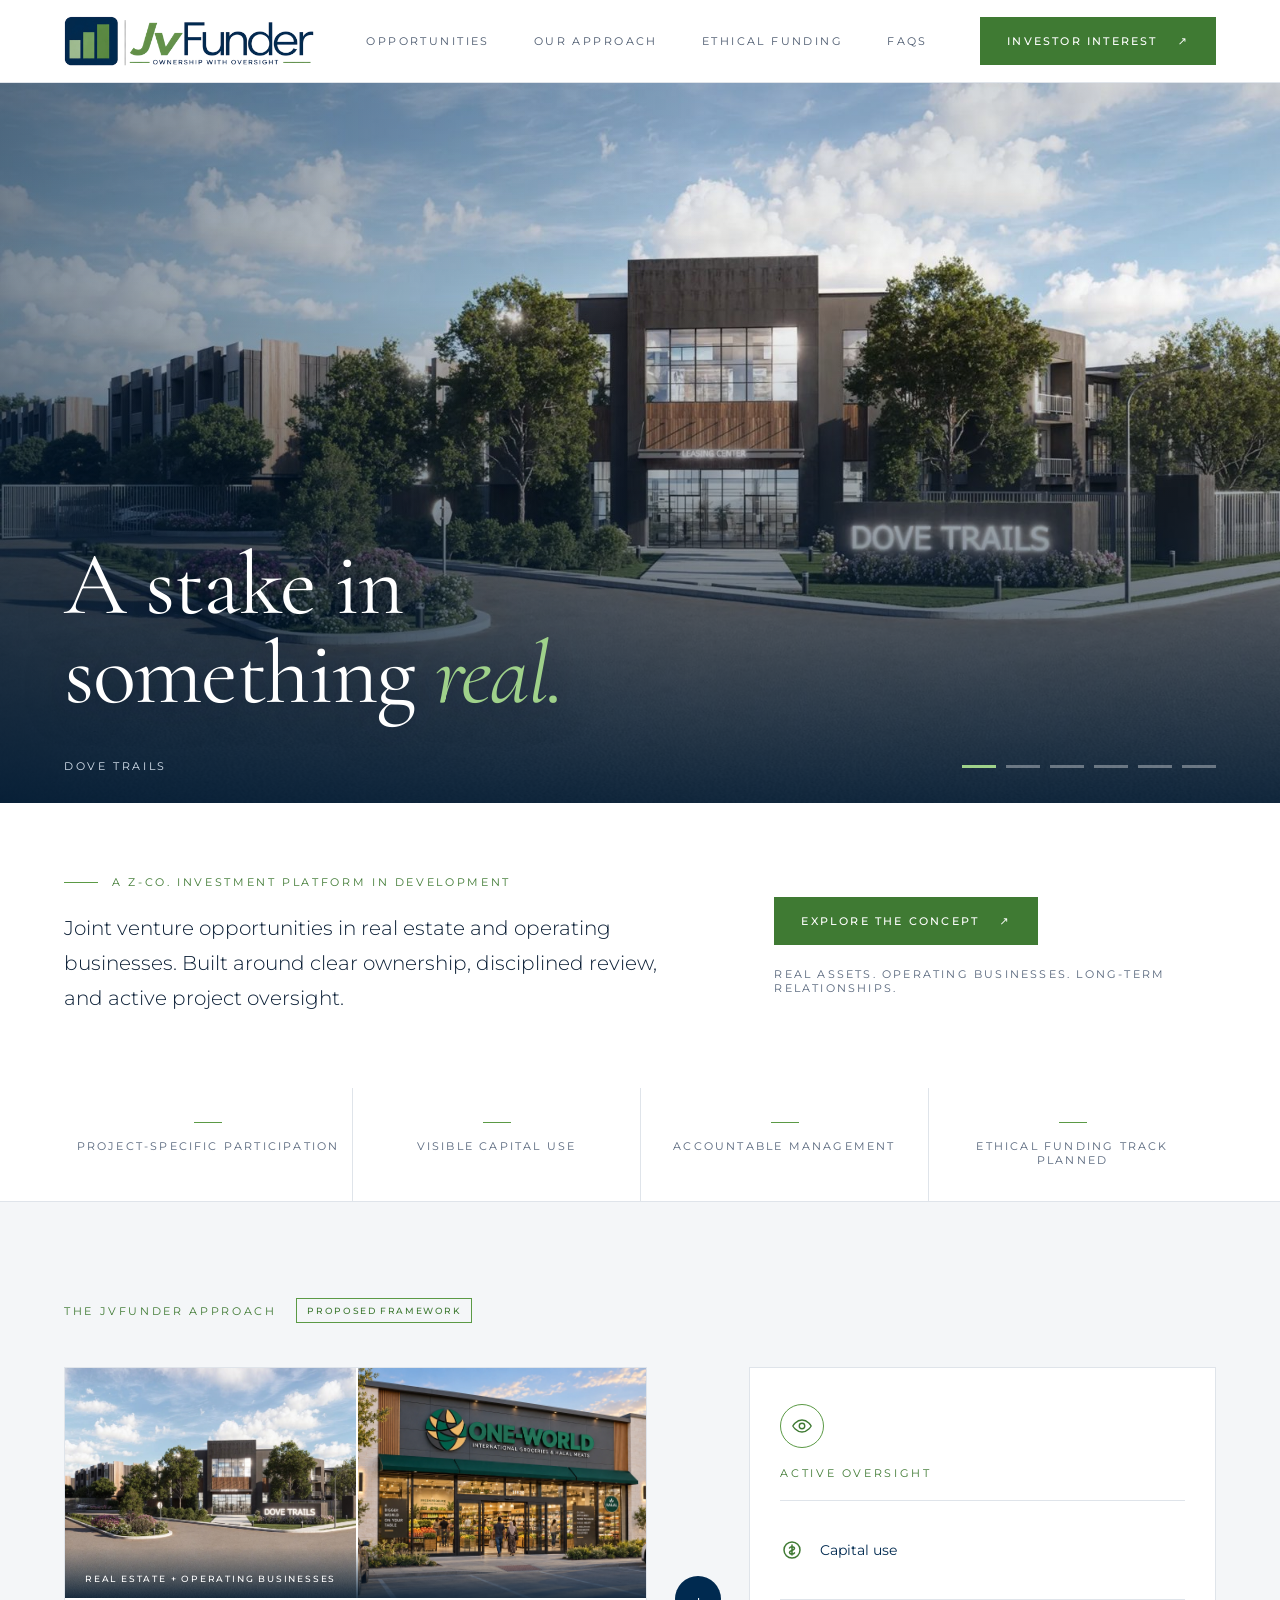
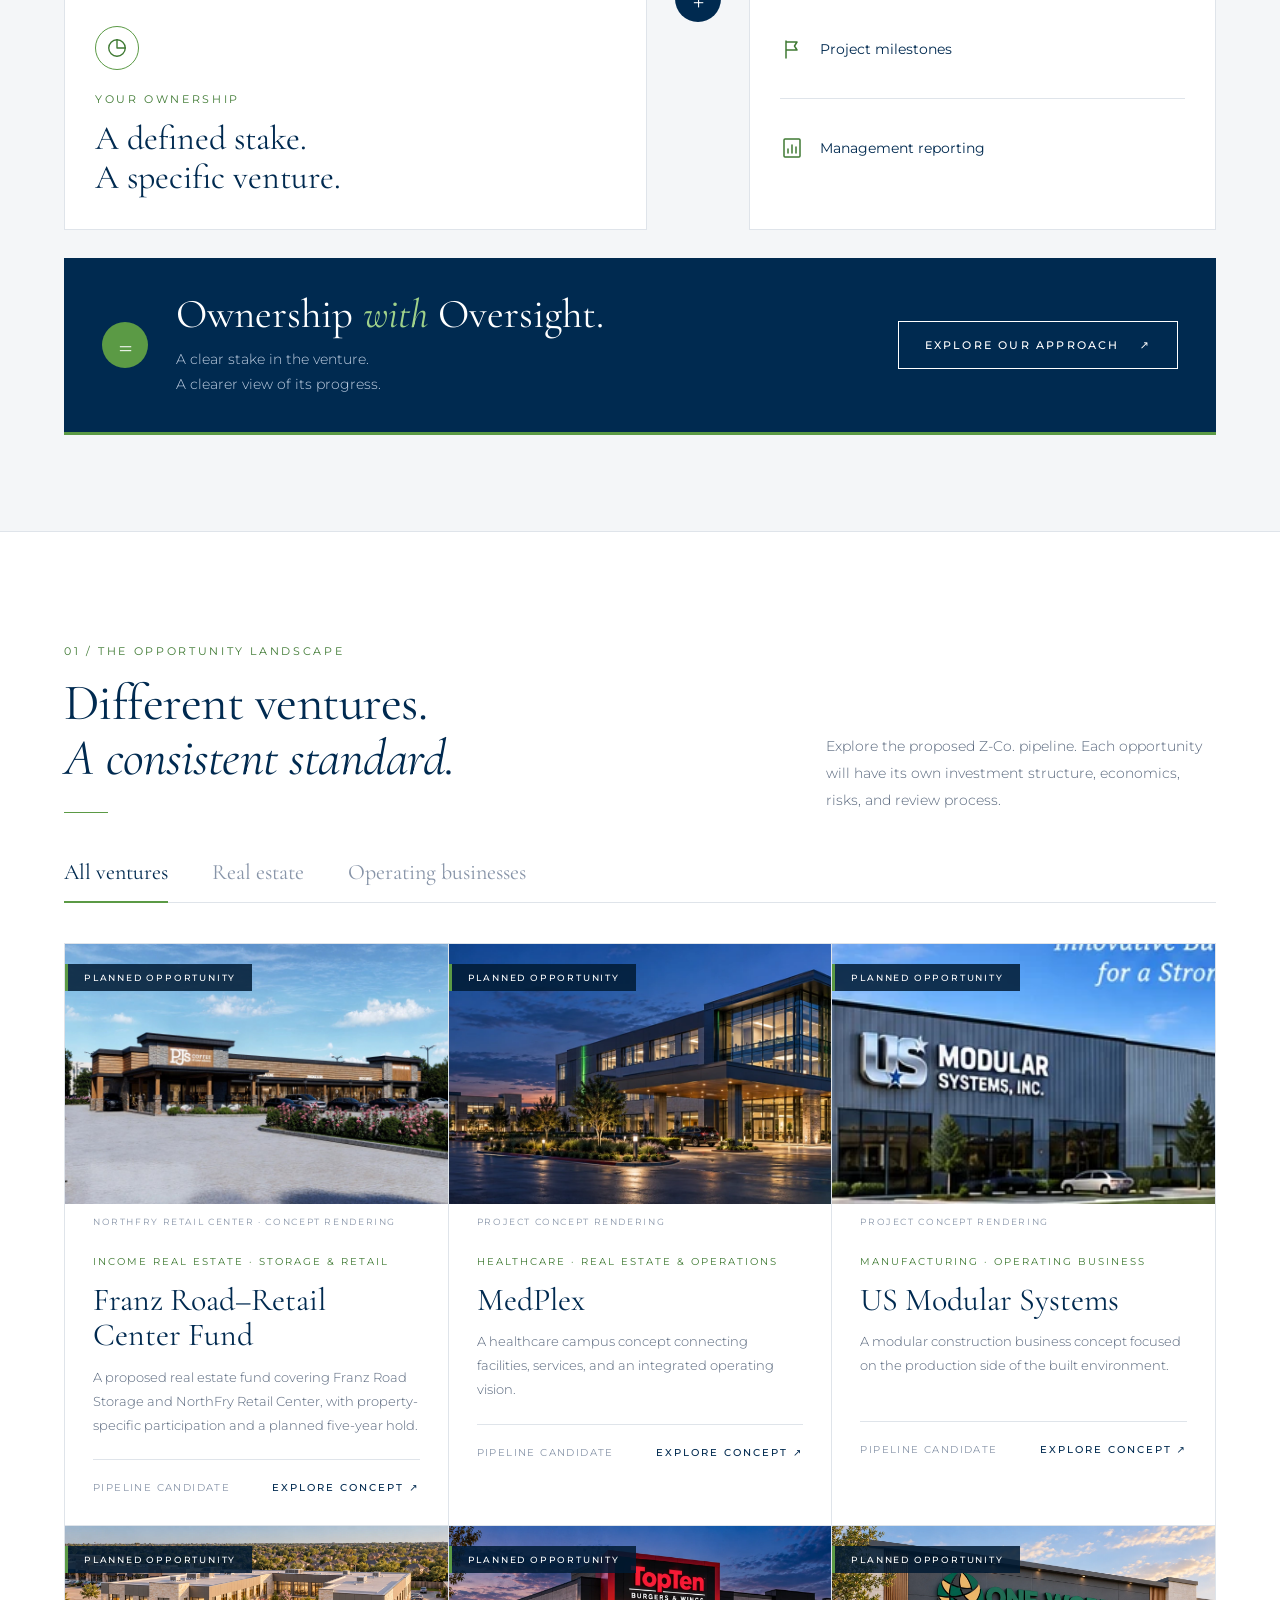
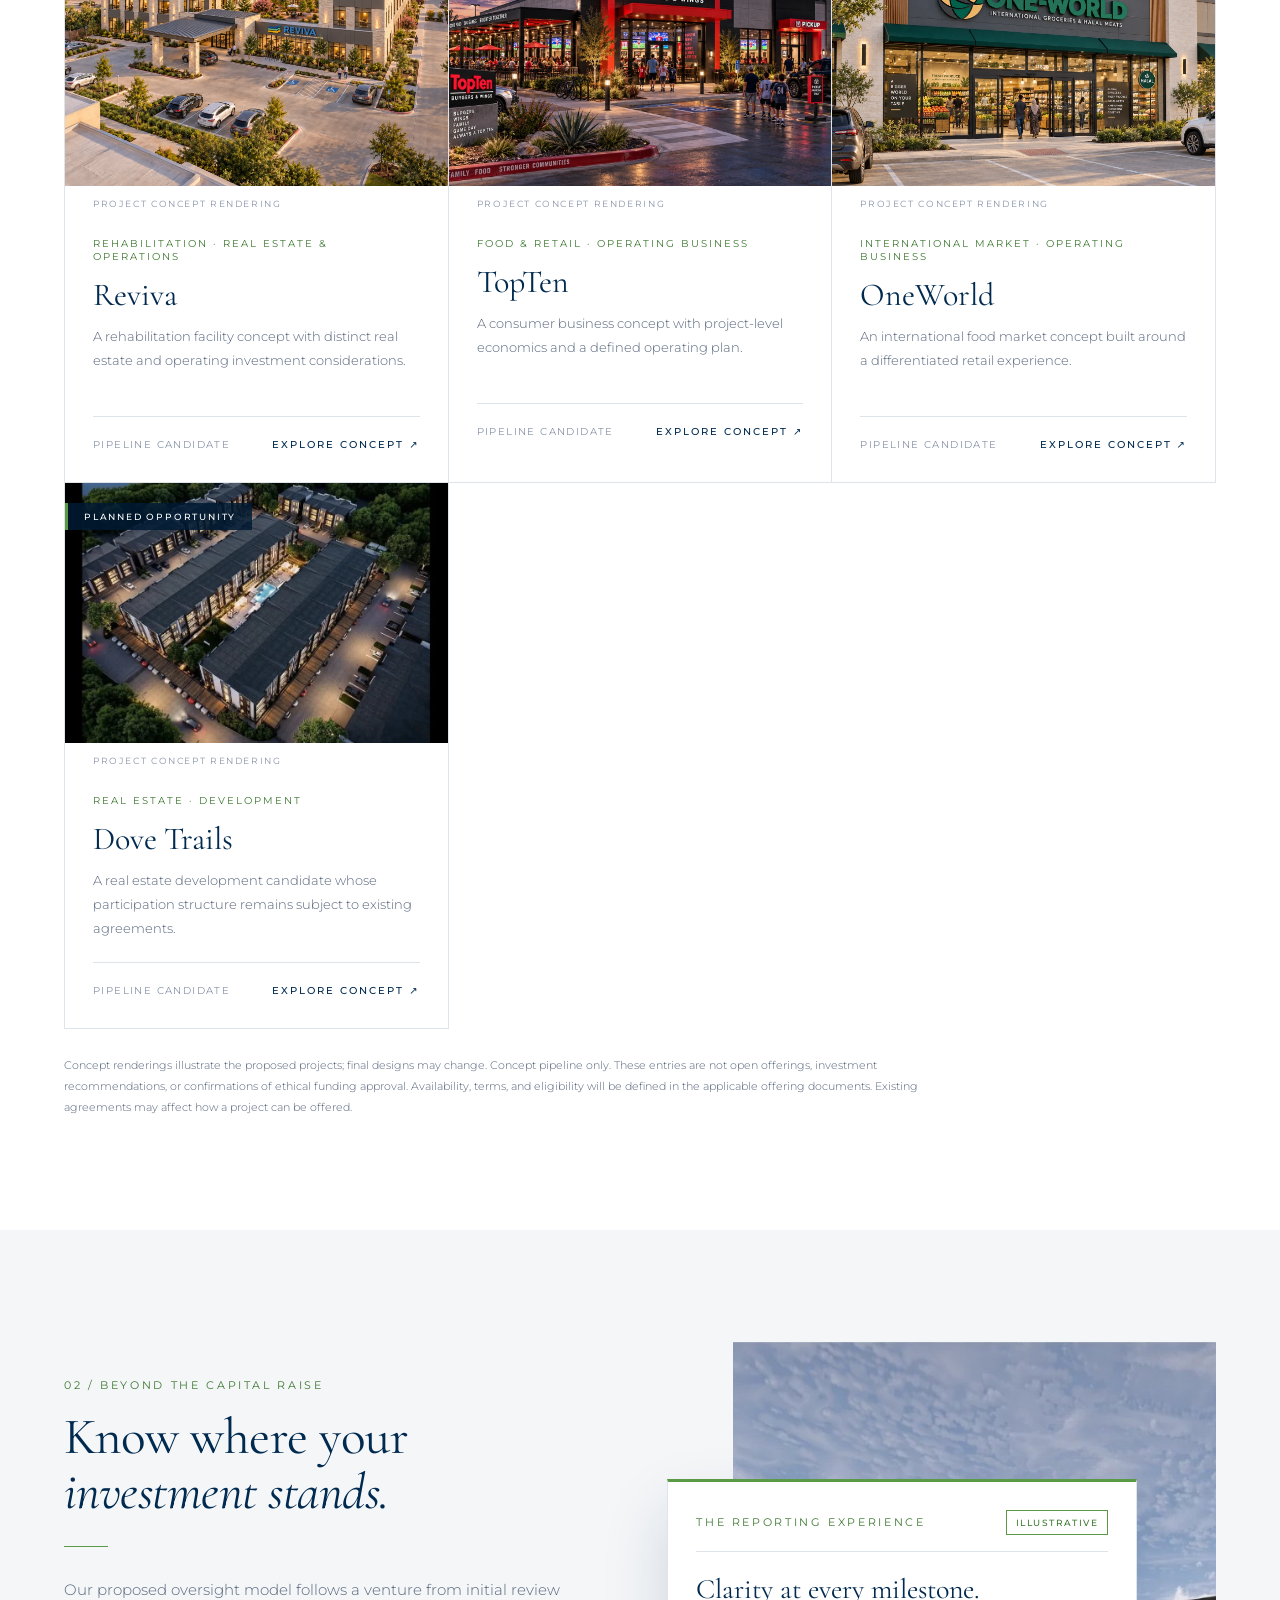
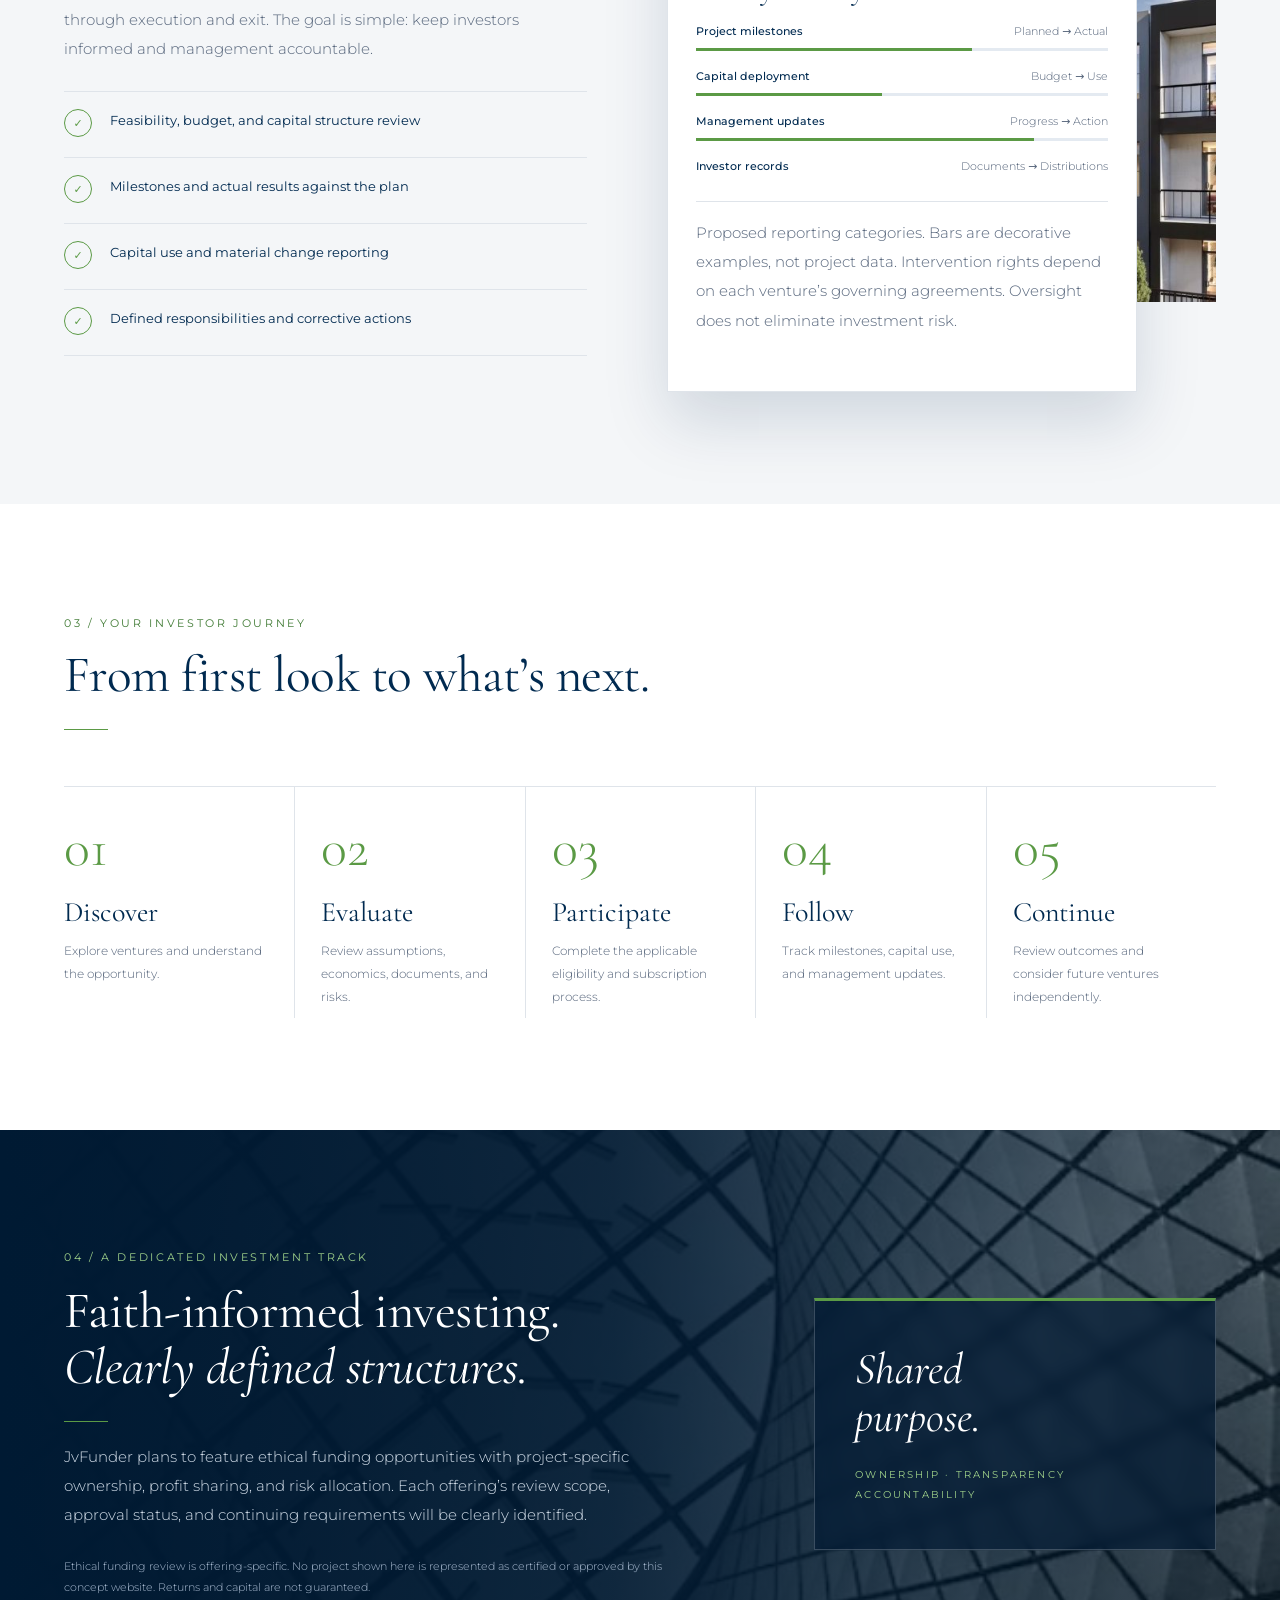
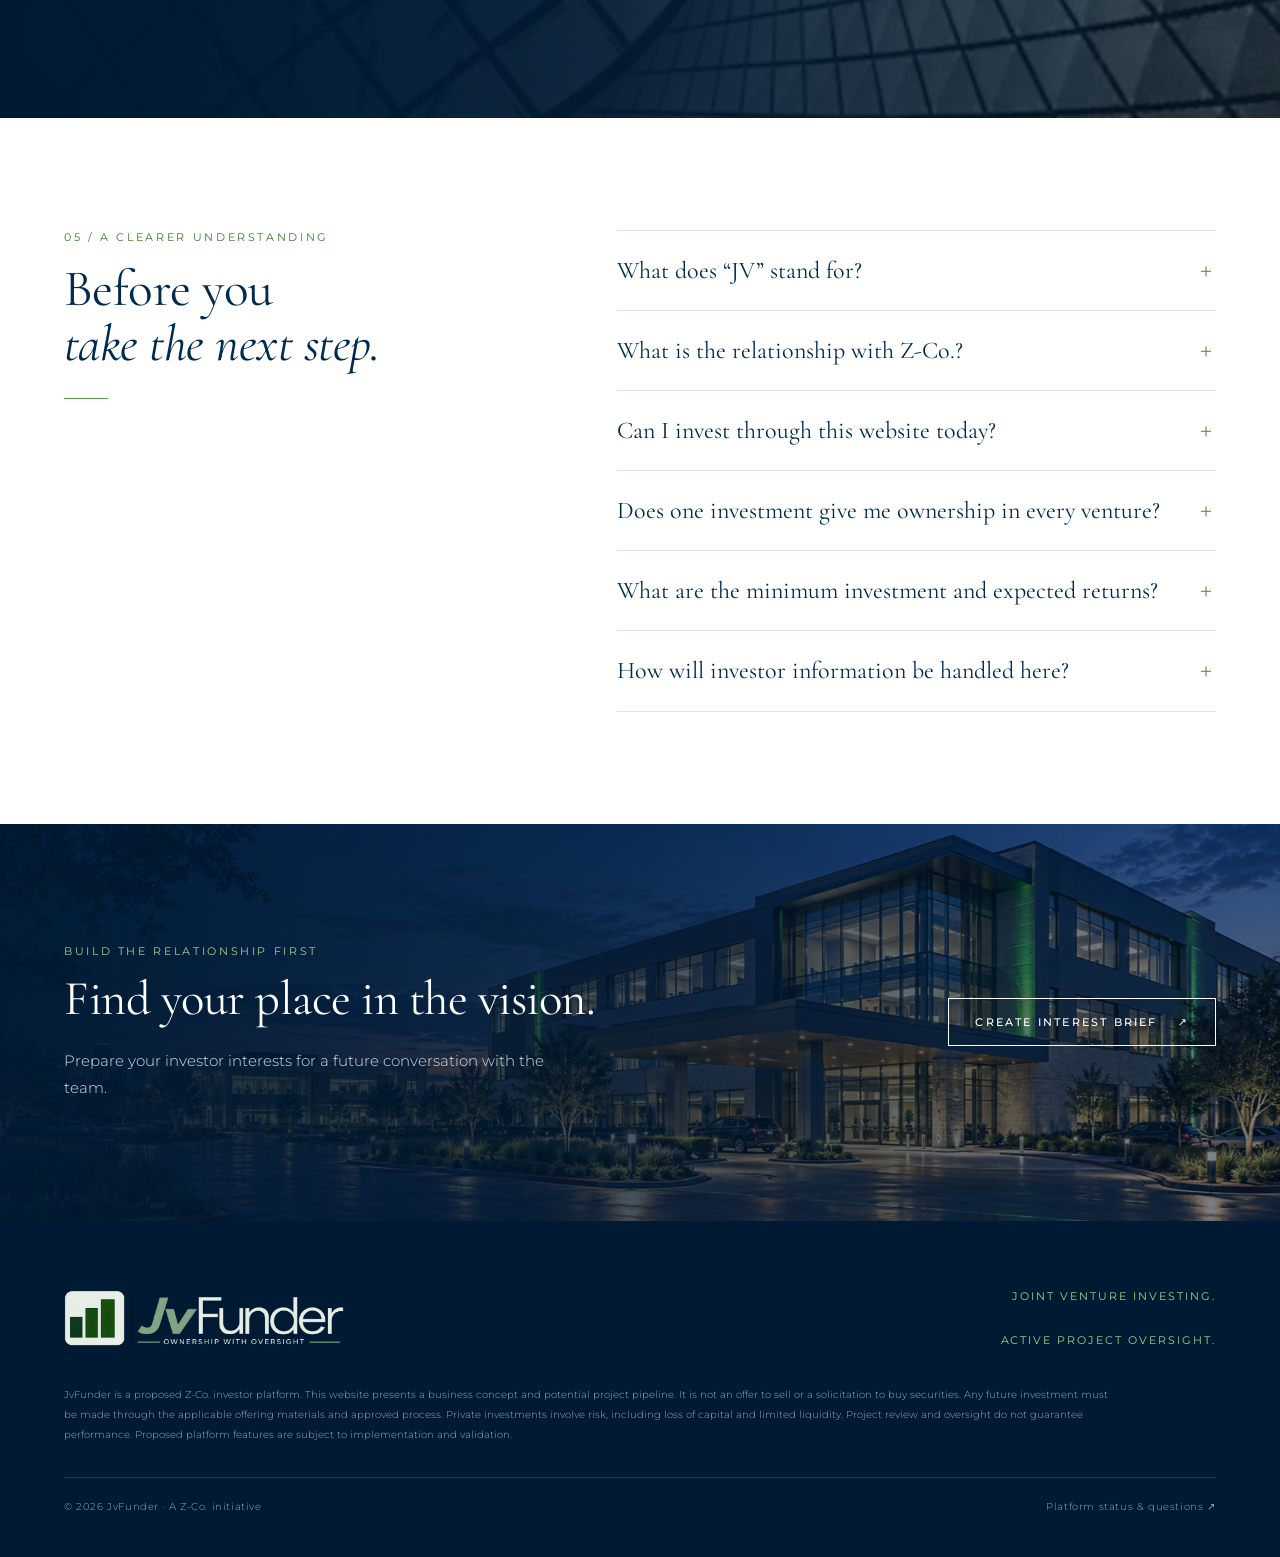
==== commit 18820809: "Taller hero so renderings aren't cropped; use current shopping center and Dove Trails renderings Co-" ====
--- a/index.html
+++ b/index.html
@@ -2,7 +2,7 @@
 </head><body>
 <nav aria-label="Main navigation"><a class="logo" href="#" aria-label="JvFunder — Ownership with oversight"><img src="assets/logo.png" alt="JvFunder — Ownership with oversight" width="900" height="180"></a><div class="links"><a href="#opportunities">Opportunities</a><a href="#oversight">Our approach</a><a href="#ethical">Ethical funding</a><a href="#questions">FAQs</a></div><button class="btn" onclick="openProfile()">Investor interest <span>↗</span></button></nav>
 <main><section class="hero" aria-roledescription="carousel" aria-label="Project gallery">
-<div class="slides"><img class="slide active" src="assets/hero.jpg" alt="Dove Trails project concept rendering" data-caption="Dove Trails"><img class="slide" src="assets/medplex.webp" alt="MedPlex project concept rendering" data-caption="MedPlex" loading="lazy"><img class="slide" src="assets/northfry-retail.jpg" alt="NorthFry Retail Center concept rendering" data-caption="NorthFry Retail Center" loading="lazy"><img class="slide" src="assets/reviva.webp" alt="Reviva project concept rendering" data-caption="Reviva" loading="lazy"><img class="slide" src="assets/topten.webp" alt="TopTen project concept rendering" data-caption="TopTen" loading="lazy"><img class="slide" src="assets/oneworld.webp" alt="OneWorld project concept rendering" data-caption="OneWorld" loading="lazy"></div>
+<div class="slides"><img class="slide active" src="assets/dovetrails-hero.jpg" alt="Dove Trails project concept rendering" data-caption="Dove Trails" style="object-position:50% 60%"><img class="slide" src="assets/medplex.webp" alt="MedPlex project concept rendering" data-caption="MedPlex" loading="lazy"><img class="slide" src="assets/northfry-retail.jpg" alt="NorthFry Retail Center concept rendering" data-caption="NorthFry Retail Center" style="object-position:50% 58%" loading="lazy"><img class="slide" src="assets/reviva.webp" alt="Reviva project concept rendering" data-caption="Reviva" loading="lazy"><img class="slide" src="assets/topten.webp" alt="TopTen project concept rendering" data-caption="TopTen" loading="lazy"><img class="slide" src="assets/oneworld.webp" alt="OneWorld project concept rendering" data-caption="OneWorld" loading="lazy"></div>
 <h1>A stake in<br>something <em>real.</em></h1>
 <div class="hero-ui"><span class="slide-caption" aria-live="polite">Dove Trails</span><div class="dots"><button type="button" class="dot-btn active" aria-label="Show slide 1"></button><button type="button" class="dot-btn" aria-label="Show slide 2"></button><button type="button" class="dot-btn" aria-label="Show slide 3"></button><button type="button" class="dot-btn" aria-label="Show slide 4"></button><button type="button" class="dot-btn" aria-label="Show slide 5"></button><button type="button" class="dot-btn" aria-label="Show slide 6"></button></div></div>
 </section>
@@ -21,7 +21,7 @@
 <div class="approach-head"><span class="small">THE JVFUNDER APPROACH</span><span class="sketch-label">PROPOSED FRAMEWORK</span></div>
 <div class="equation">
 <div class="eq-card">
-<div class="eq-photos"><img src="assets/hero.jpg" alt="Real estate project concept rendering" loading="lazy"><img src="assets/oneworld.webp" alt="Operating business concept rendering" loading="lazy"><span class="asset-label">REAL ESTATE + OPERATING BUSINESSES</span></div>
+<div class="eq-photos"><img src="assets/dovetrails-hero.jpg" alt="Real estate project concept rendering" loading="lazy"><img src="assets/oneworld.webp" alt="Operating business concept rendering" loading="lazy"><span class="asset-label">REAL ESTATE + OPERATING BUSINESSES</span></div>
 <div class="eq-body"><div class="eq-icon"><svg viewBox="0 0 24 24" aria-hidden="true"><circle cx="12" cy="12" r="9"/><path d="M12 3v9h9"/></svg></div><span class="small">YOUR OWNERSHIP</span><strong>A defined stake.<br>A specific venture.</strong></div>
 </div>
 <div class="eq-op" aria-hidden="true">+</div>
--- a/styles.css
+++ b/styles.css
@@ -25,7 +25,7 @@
 .btn.outline:hover{background:var(--navy);color:#fff}
 .small{font-size:11px;letter-spacing:.24em;font-weight:400;text-transform:uppercase;color:var(--green-btn)}
 /* hero gallery */
-.hero{position:relative;color:#fff;height:clamp(460px,64vh,620px);overflow:hidden;background:var(--navy-deep);display:flex;align-items:flex-end;padding:0 5% 84px}
+.hero{position:relative;color:#fff;height:clamp(460px,min(56.25vw,calc(100vh - 83px)),860px);overflow:hidden;background:var(--navy-deep);display:flex;align-items:flex-end;padding:0 5% 84px}
 .hero:after{content:'';position:absolute;inset:0;background:linear-gradient(180deg,#001a3326 0%,#001a3300 30%,#001a33e6 100%),linear-gradient(90deg,#001a3380 0%,#001a3300 55%);pointer-events:none}
 .slides{position:absolute;inset:0}
 .slide{position:absolute;inset:0;width:100%;height:100%;object-fit:cover;opacity:0;transition:opacity 1.4s ease,transform 9s ease;transform:scale(1.04)}
@@ -195,7 +195,7 @@
 nav .btn{font-size:8px;padding:11px 12px;gap:8px;letter-spacing:.14em}
 .logo img{height:34px}
 
-.hero{height:58vh;min-height:380px;padding-bottom:70px}
+.hero{height:min(72vw,calc(100vh - 140px));min-height:380px;padding-bottom:70px}
 .intro-band{padding:48px 5%}
 .intro{font-size:17px}
 .approach{padding:64px 5%}
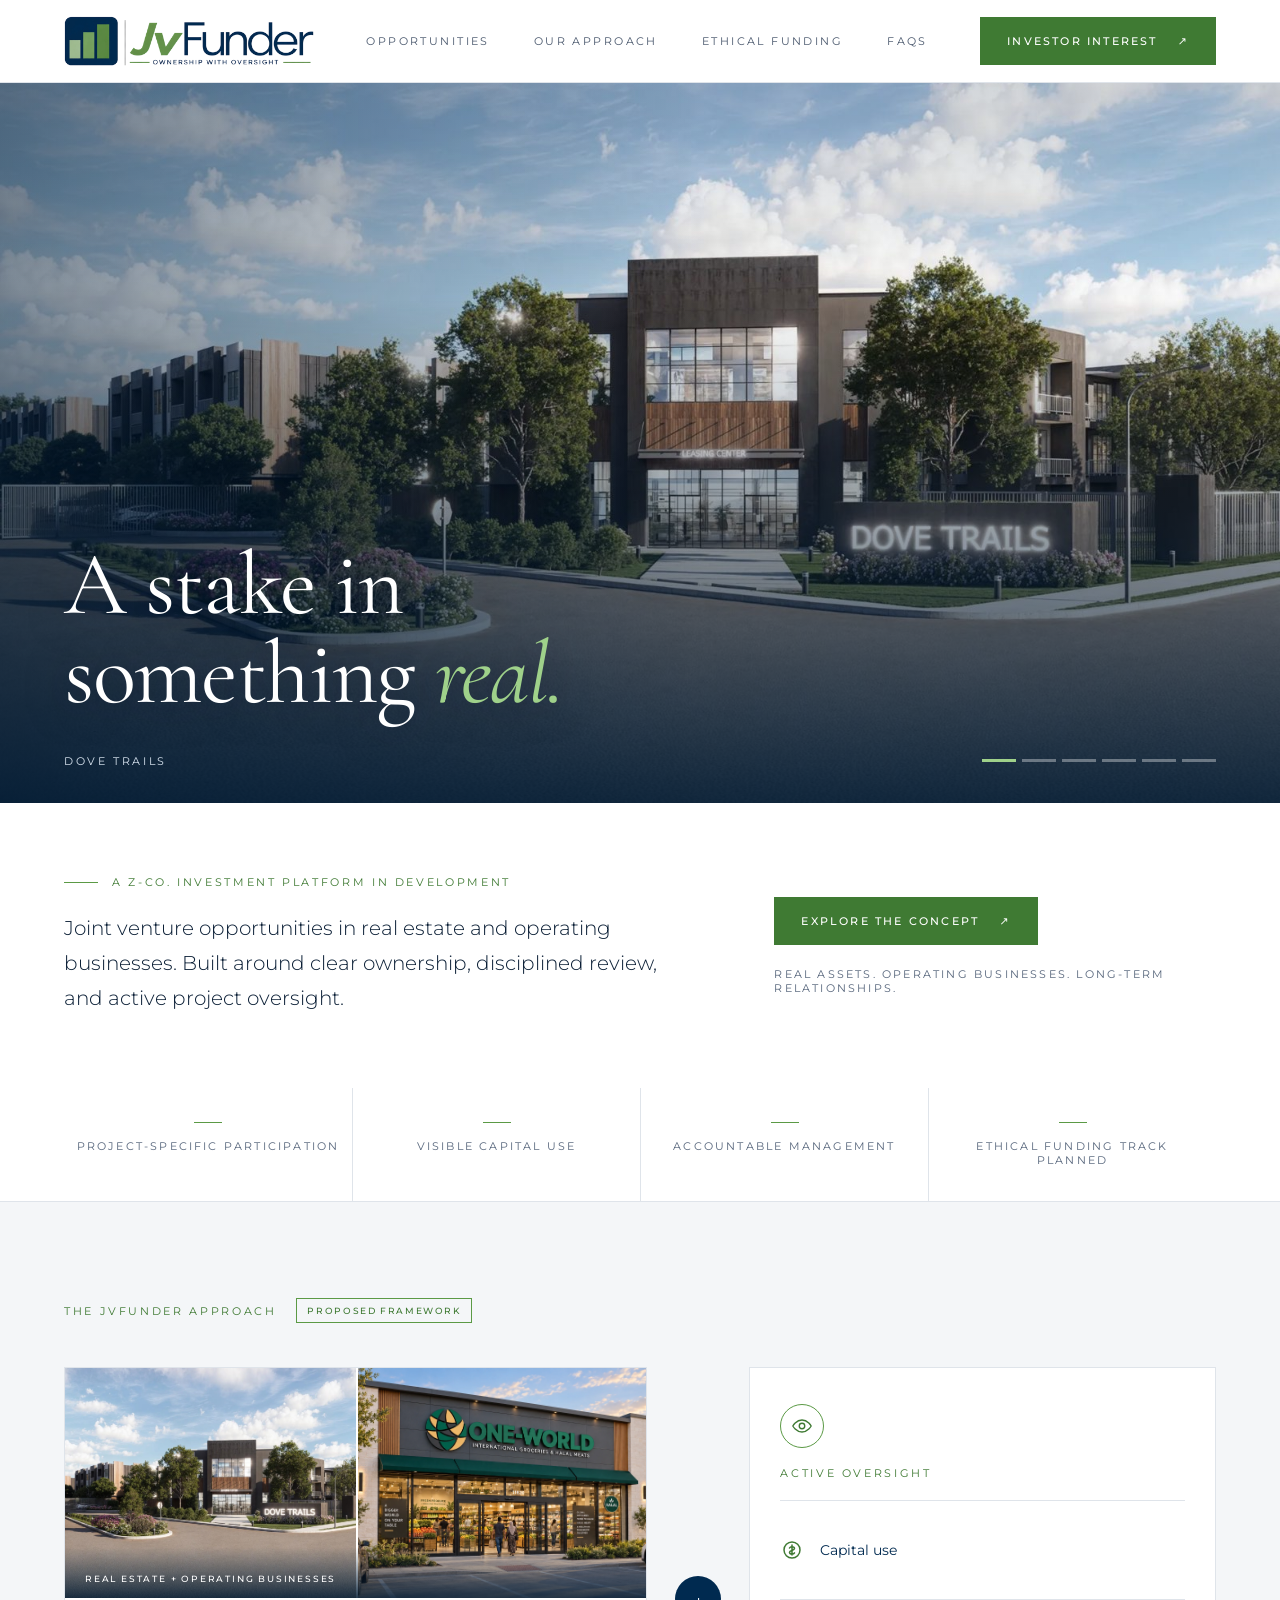
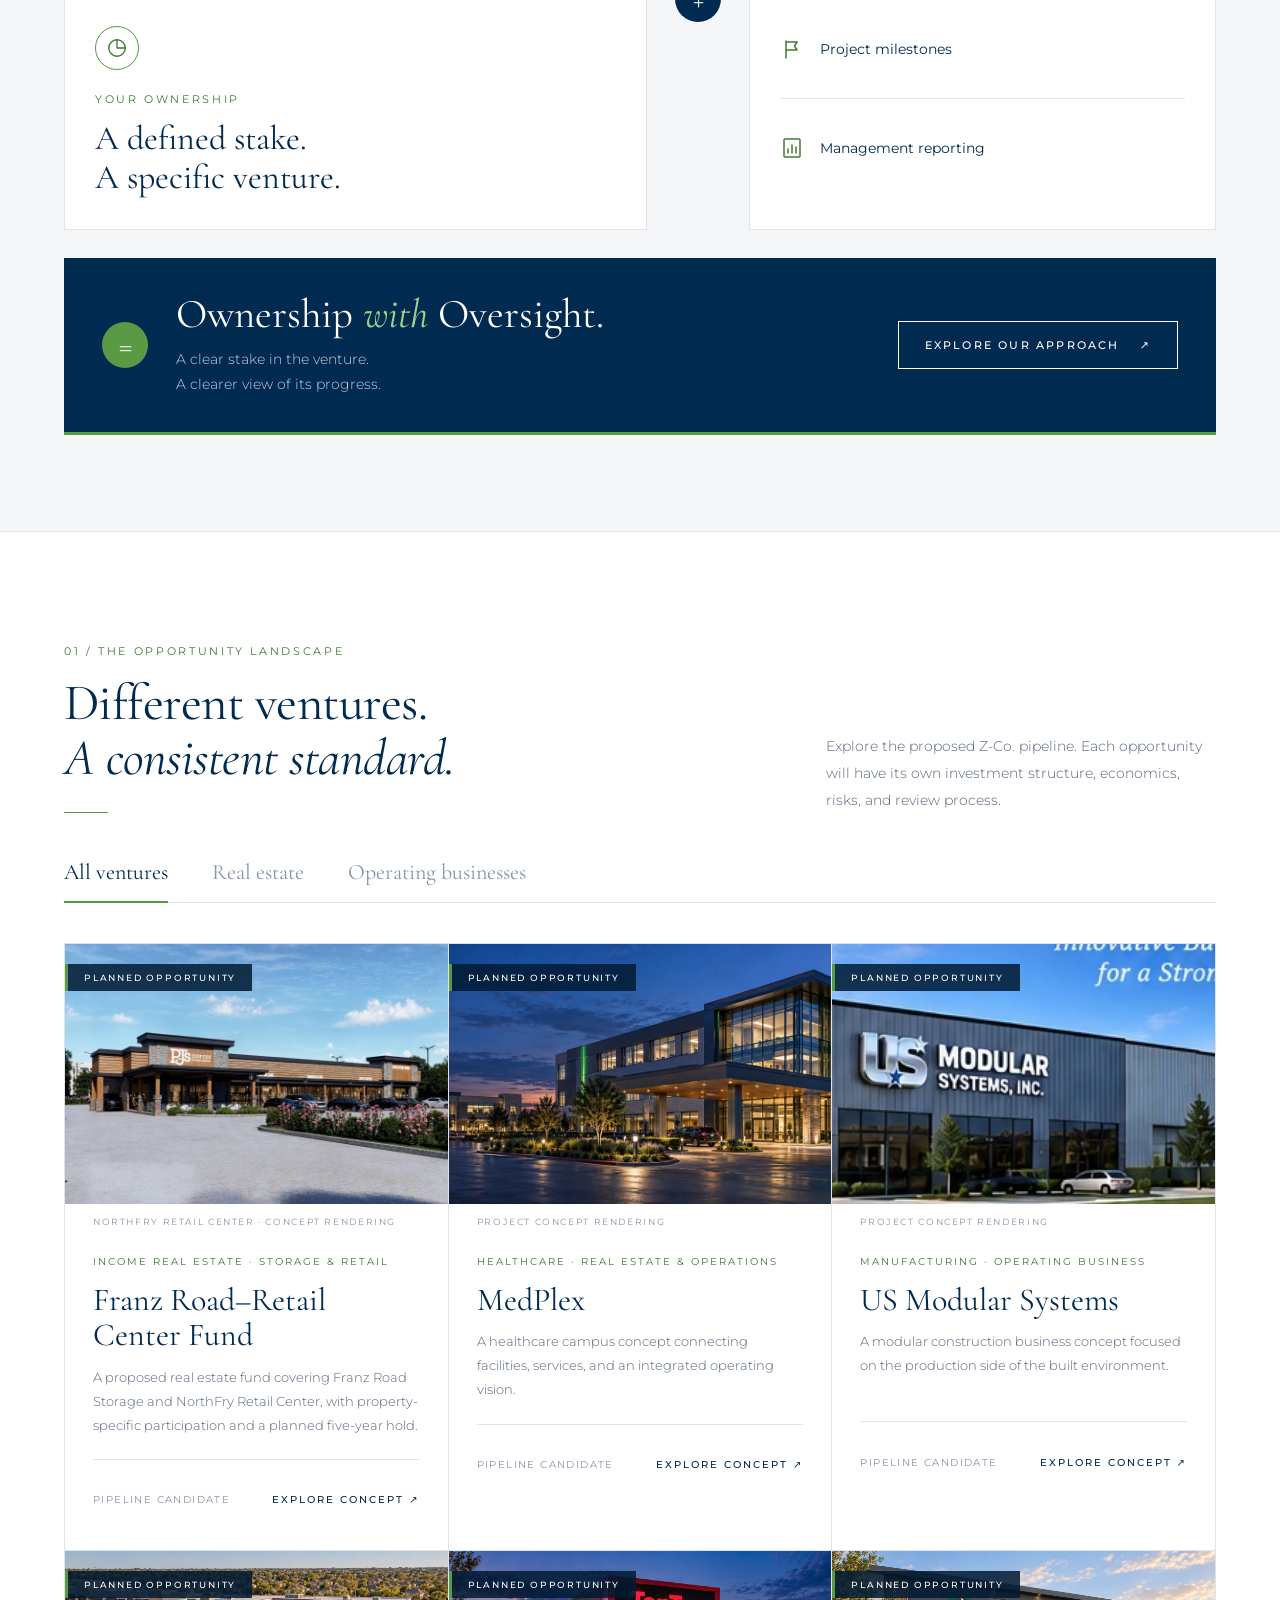
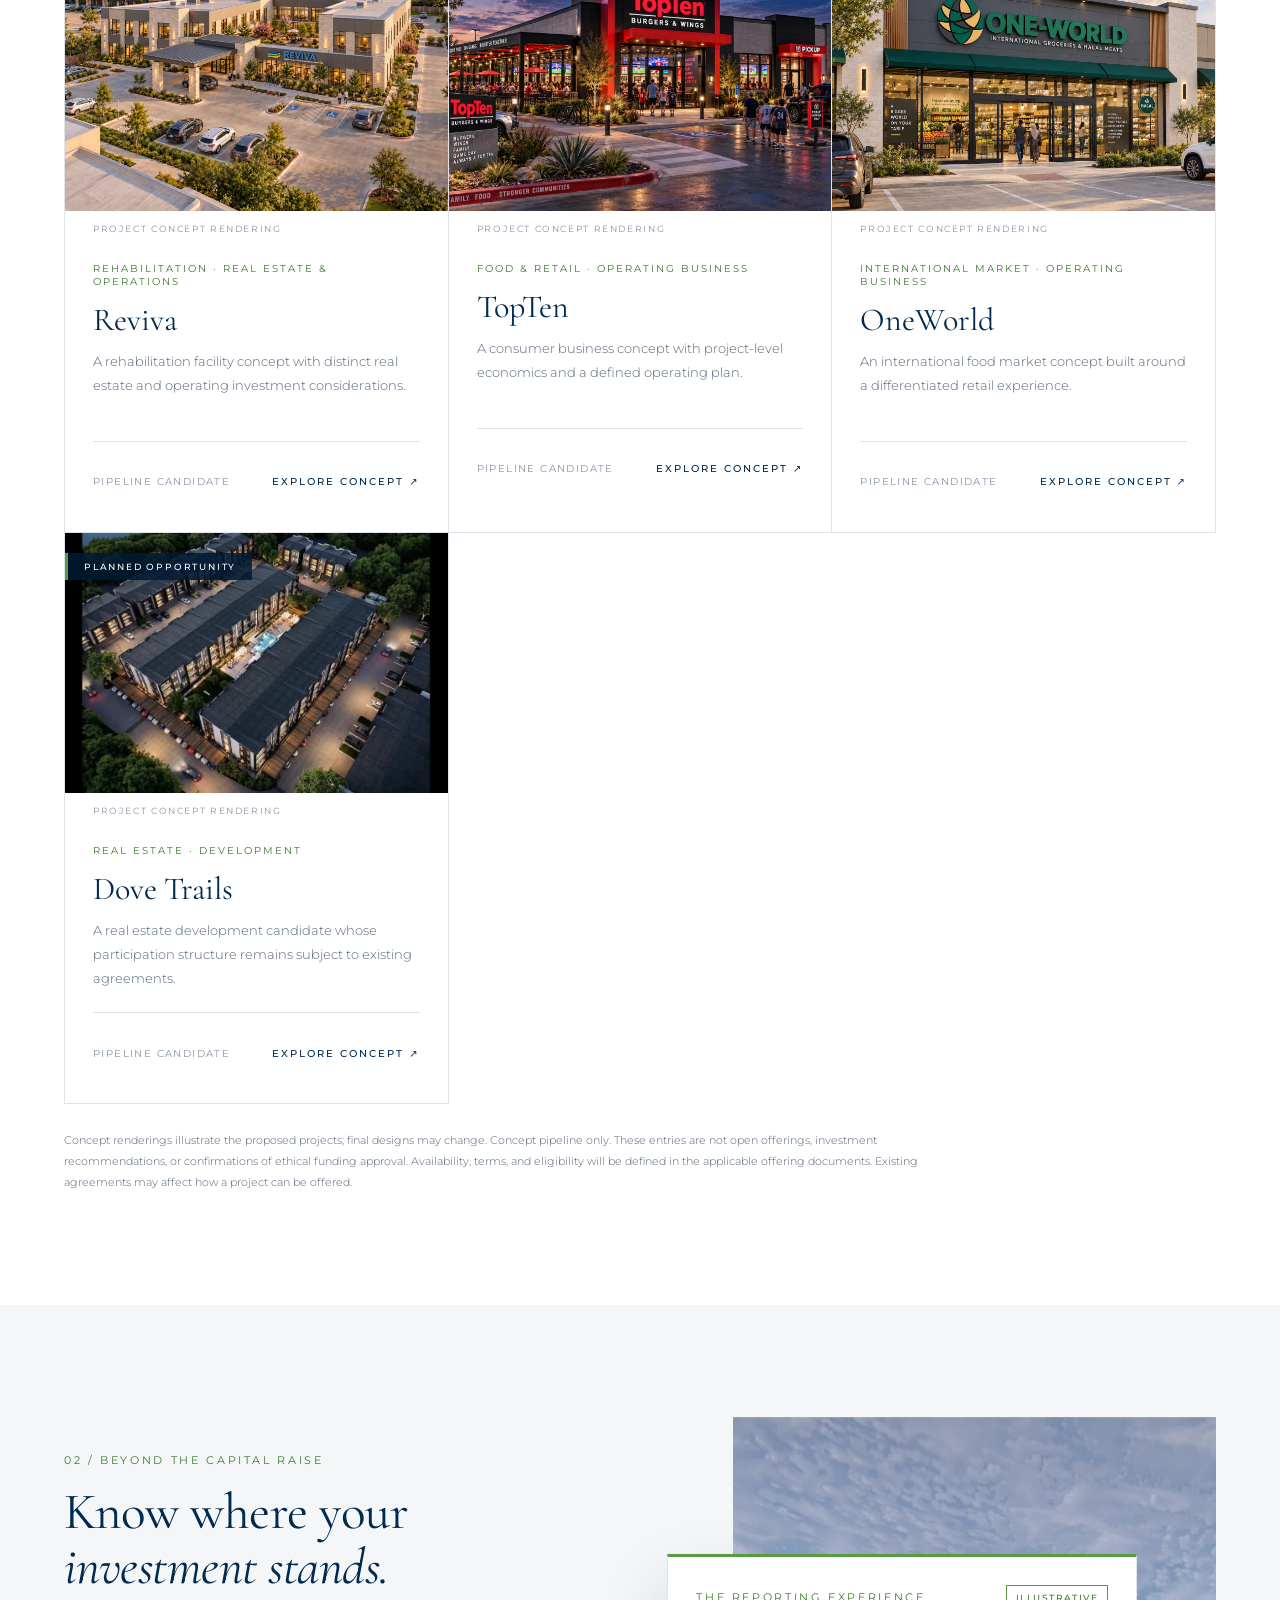
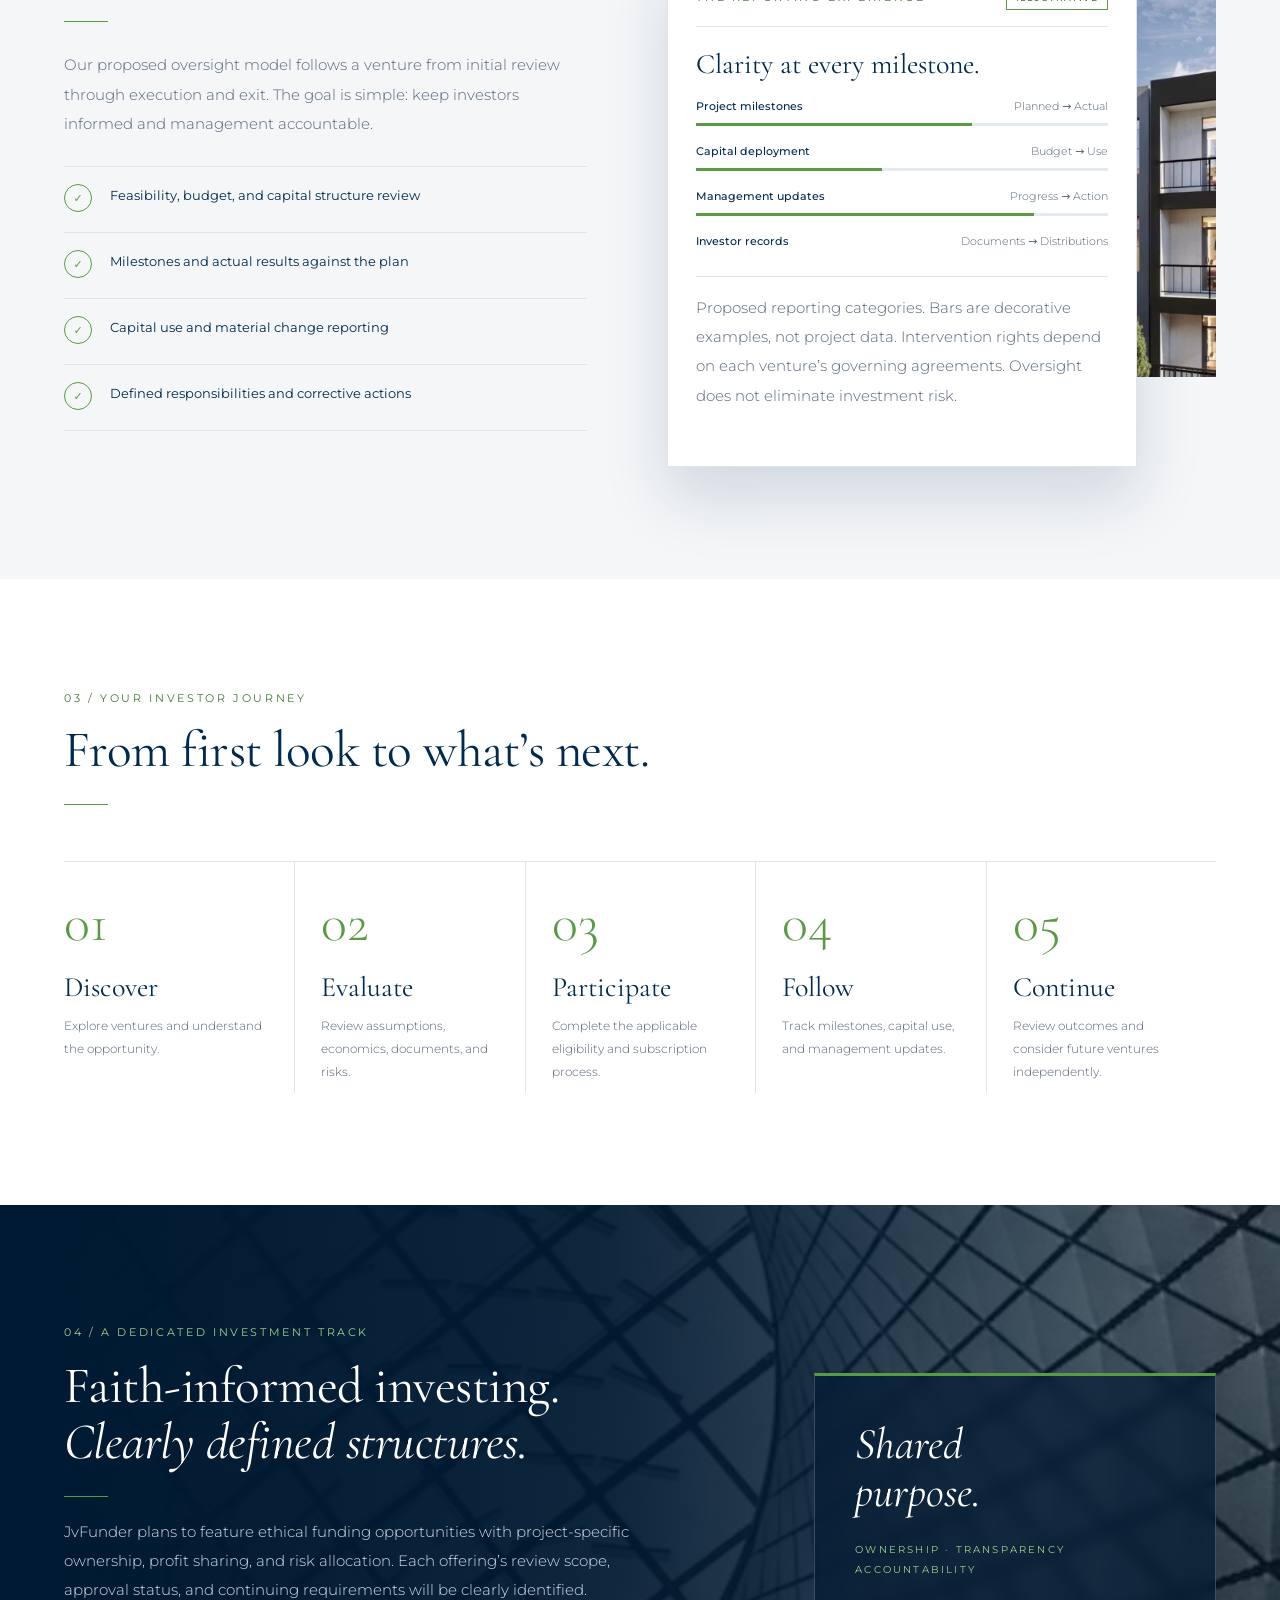
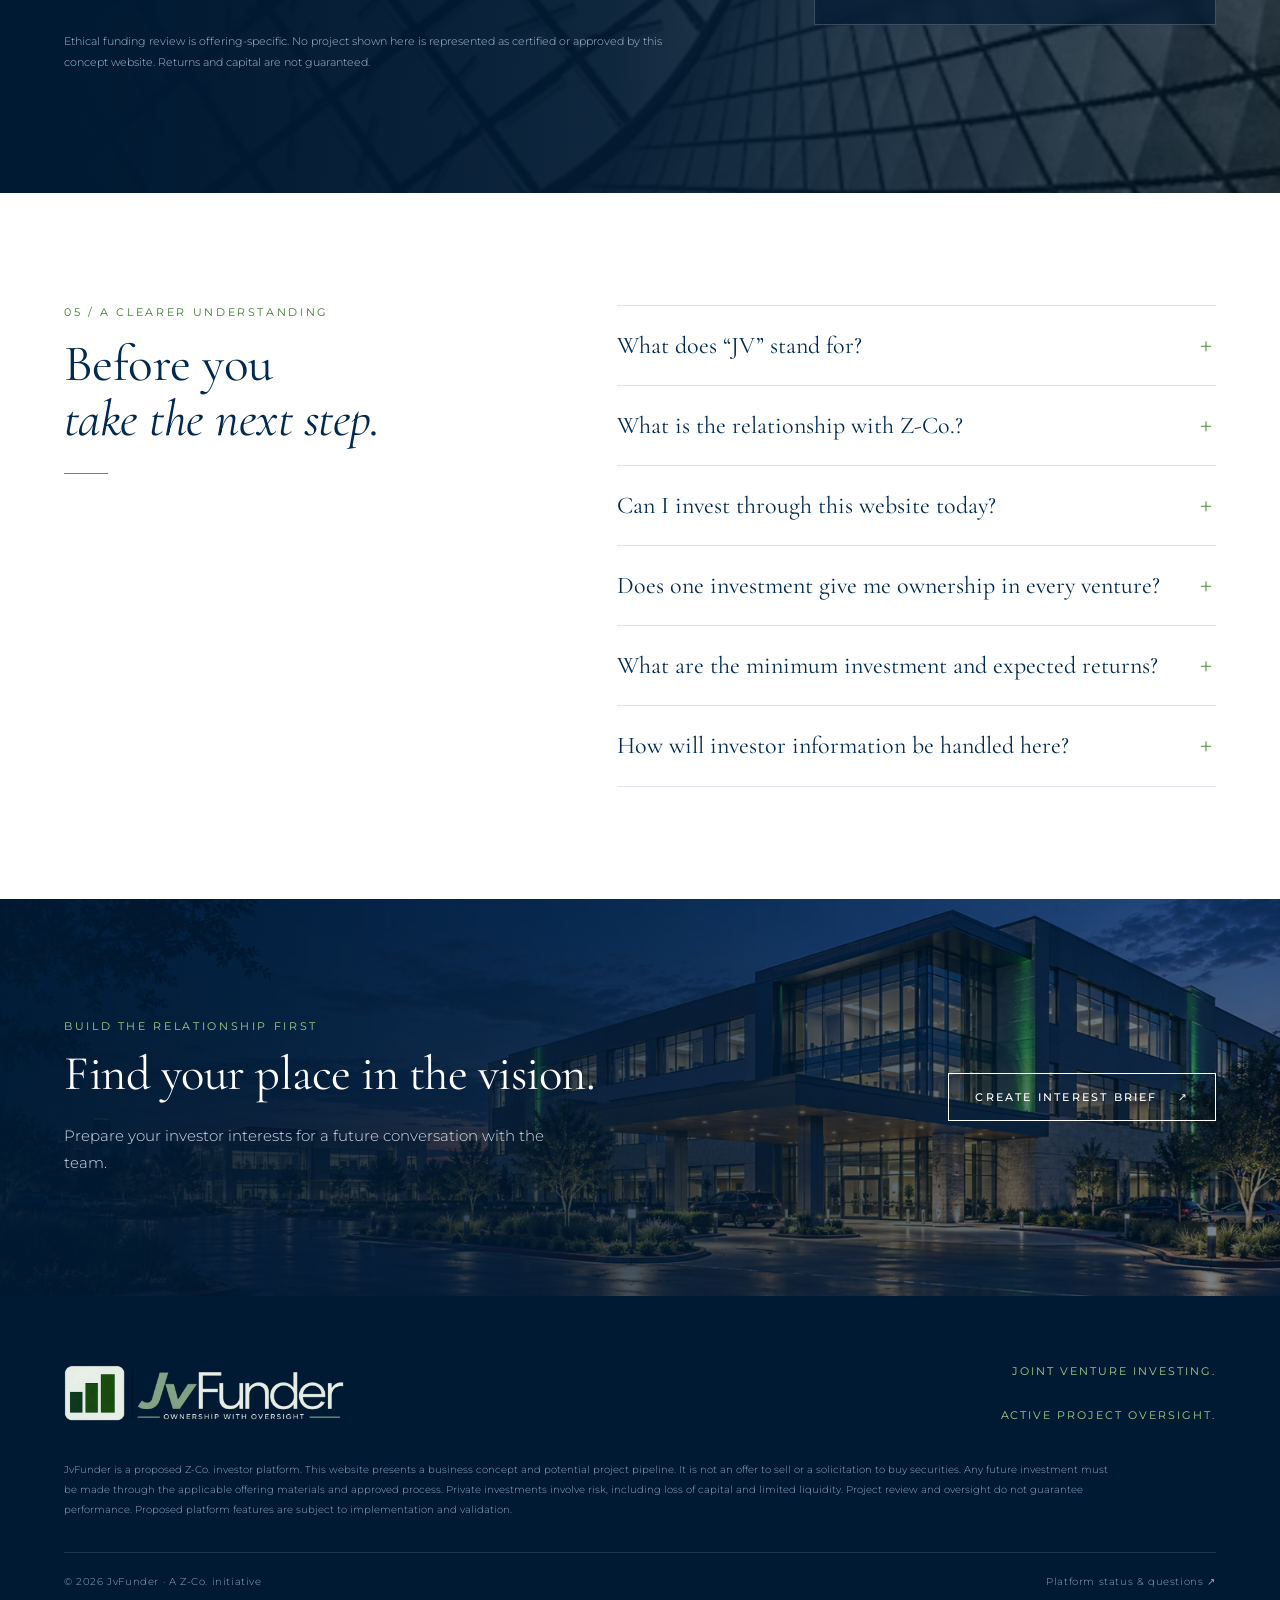
==== commit 0ec58c2d: "Mobile responsiveness: hamburger menu, taller mobile hero, scrollable filters, larger tap targets Co" ====
--- a/index.html
+++ b/index.html
@@ -1,6 +1,6 @@
 <!doctype html><html lang="en"><head><meta charset="utf-8"><meta name="viewport" content="width=device-width,initial-scale=1"><meta name="description" content="Discover JvFunder, Z-Co.’s planned platform for joint venture investment in real estate and operating businesses with active project oversight."><title>JvFunder — Ownership with oversight</title><link rel="icon" type="image/png" href="assets/favicon.png"><link rel="stylesheet" href="styles.css">
 </head><body>
-<nav aria-label="Main navigation"><a class="logo" href="#" aria-label="JvFunder — Ownership with oversight"><img src="assets/logo.png" alt="JvFunder — Ownership with oversight" width="900" height="180"></a><div class="links"><a href="#opportunities">Opportunities</a><a href="#oversight">Our approach</a><a href="#ethical">Ethical funding</a><a href="#questions">FAQs</a></div><button class="btn" onclick="openProfile()">Investor interest <span>↗</span></button></nav>
+<nav aria-label="Main navigation"><a class="logo" href="#" aria-label="JvFunder — Ownership with oversight"><img src="assets/logo.png" alt="JvFunder — Ownership with oversight" width="900" height="180"></a><div class="links" id="site-links"><a href="#opportunities">Opportunities</a><a href="#oversight">Our approach</a><a href="#ethical">Ethical funding</a><a href="#questions">FAQs</a><button type="button" class="btn menu-cta" onclick="openProfile()">Investor interest <span>↗</span></button></div><button class="btn" onclick="openProfile()">Investor interest <span>↗</span></button><button type="button" class="menu-toggle" aria-label="Menu" aria-expanded="false" aria-controls="site-links"><span></span><span></span><span></span></button></nav>
 <main><section class="hero" aria-roledescription="carousel" aria-label="Project gallery">
 <div class="slides"><img class="slide active" src="assets/dovetrails-hero.jpg" alt="Dove Trails project concept rendering" data-caption="Dove Trails" style="object-position:50% 60%"><img class="slide" src="assets/medplex.webp" alt="MedPlex project concept rendering" data-caption="MedPlex" loading="lazy"><img class="slide" src="assets/northfry-retail.jpg" alt="NorthFry Retail Center concept rendering" data-caption="NorthFry Retail Center" style="object-position:50% 58%" loading="lazy"><img class="slide" src="assets/reviva.webp" alt="Reviva project concept rendering" data-caption="Reviva" loading="lazy"><img class="slide" src="assets/topten.webp" alt="TopTen project concept rendering" data-caption="TopTen" loading="lazy"><img class="slide" src="assets/oneworld.webp" alt="OneWorld project concept rendering" data-caption="OneWorld" loading="lazy"></div>
 <h1>A stake in<br>something <em>real.</em></h1>
--- a/styles.css
+++ b/styles.css
@@ -24,6 +24,13 @@
 .btn.outline{background:transparent;color:var(--navy);border-color:var(--navy)}
 .btn.outline:hover{background:var(--navy);color:#fff}
 .small{font-size:11px;letter-spacing:.24em;font-weight:400;text-transform:uppercase;color:var(--green-btn)}
+.menu-toggle,.menu-cta{display:none}
+.menu-toggle{width:46px;height:46px;border:1px solid var(--line);background:#fff;padding:0;flex-direction:column;align-items:center;justify-content:center;gap:5px}
+.menu-toggle span{display:block;width:20px;height:1.5px;background:var(--navy);transition:transform .25s,opacity .2s}
+nav.open .menu-toggle span:nth-child(1){transform:translateY(6.5px) rotate(45deg)}
+nav.open .menu-toggle span:nth-child(2){opacity:0}
+nav.open .menu-toggle span:nth-child(3){transform:translateY(-6.5px) rotate(-45deg)}
+.btn,.textbtn,.filter,.close{min-height:44px}
 /* hero gallery */
 .hero{position:relative;color:#fff;height:clamp(460px,min(56.25vw,calc(100vh - 83px)),860px);overflow:hidden;background:var(--navy-deep);display:flex;align-items:flex-end;padding:0 5% 84px}
 .hero:after{content:'';position:absolute;inset:0;background:linear-gradient(180deg,#001a3326 0%,#001a3300 30%,#001a33e6 100%),linear-gradient(90deg,#001a3380 0%,#001a3300 55%);pointer-events:none}
@@ -34,10 +41,11 @@
 h1 em{color:var(--green-lt);font-style:italic;font-weight:400}
 .hero-ui{position:absolute;z-index:2;left:5%;right:5%;bottom:30px;display:flex;justify-content:space-between;align-items:center}
 .slide-caption{font-size:11px;font-weight:400;letter-spacing:.24em;text-transform:uppercase;color:#d9e4f0}
-.dots{display:flex;gap:10px}
-.dot-btn{width:34px;height:3px;padding:0;border:0;background:#ffffff59;transition:background .3s}
-.dot-btn:hover{background:#ffffffa6}
-.dot-btn.active{background:var(--green-lt)}
+.dots{display:flex;gap:6px}
+.dot-btn{position:relative;width:34px;height:24px;padding:0;border:0;background:none}
+.dot-btn:before{content:'';position:absolute;left:0;right:0;top:10px;height:3px;background:#ffffff59;transition:background .3s}
+.dot-btn:hover:before{background:#ffffffa6}
+.dot-btn.active:before{background:var(--green-lt)}
 .eyebrow{color:var(--green-btn);display:flex;align-items:center;gap:14px}
 .dot{width:34px;height:1px;background:var(--green)}
 /* intro band */
@@ -190,12 +198,31 @@
 .hidden{display:none!important}
 :focus-visible{outline:2px solid var(--green);outline-offset:4px}
 @media(max-width:1100px){.links{gap:26px}.equation{grid-template-columns:1fr;gap:18px}.eq-op{justify-self:center}.intro-band{grid-template-columns:1fr;gap:34px}.intro-cta{justify-self:start}.journey{grid-template-columns:repeat(3,1fr)}.step:nth-child(4){border-left:0;padding-left:0}.projects{grid-template-columns:repeat(2,1fr)}}
-@media(max-width:800px){.links{display:none}
-nav{padding:12px 5%}
-nav .btn{font-size:8px;padding:11px 12px;gap:8px;letter-spacing:.14em}
+@media(max-width:800px){nav{padding:12px 5%;gap:12px;position:sticky}
+.links{display:none;position:absolute;top:100%;left:0;right:0;background:#fff;flex-direction:column;gap:0;padding:8px 5% 22px;border-bottom:1px solid var(--line);box-shadow:0 20px 30px #00122622}
+nav.open .links{display:flex}
+.links a{padding:18px 0;border-bottom:1px solid var(--line);font-size:12px}
+.menu-toggle{display:flex;flex:none}
+nav>.btn{margin-left:auto;font-size:9px;padding:0 14px;gap:10px;letter-spacing:.14em}
+.menu-cta{display:none;margin-top:20px;width:100%}
 .logo img{height:34px}
 
-.hero{height:min(72vw,calc(100vh - 140px));min-height:380px;padding-bottom:70px}
+.hero{height:clamp(420px,76vw,560px);padding:0 5% 74px}
+h1{font-size:clamp(44px,13vw,64px)}
+.hero-ui{flex-direction:column;align-items:flex-start;gap:4px;bottom:16px}
+.slide-caption{white-space:nowrap}
+.dots{margin-left:-0px}
+.filters{flex-wrap:nowrap;overflow-x:auto;gap:30px;margin:34px -5% 30px;padding:0 5%;scrollbar-width:none;-webkit-overflow-scrolling:touch}
+.filters::-webkit-scrollbar{display:none}
+.filter{white-space:nowrap;flex:none}
+dialog{padding:26px 22px;max-height:92vh;overflow:auto}
+.modal-title{font-size:30px}
+footer p,.portfolio-note,.hero-note{font-size:11px}
+.copyright{font-size:11px}
+.render-caption{font-size:10px}
+.report-foot,.row,.eq-result p{font-size:12px}
+.ribbon span{font-size:10px}
+.step p{font-size:13px}
 .intro-band{padding:48px 5%}
 .intro{font-size:17px}
 .approach{padding:64px 5%}
@@ -234,6 +261,7 @@
 footer .top .small{text-align:left}
 .copyright{gap:20px;flex-wrap:wrap}
 }
+@media(max-width:480px){nav>.btn{display:none}.menu-cta{display:inline-flex!important}.menu-toggle{margin-left:auto}.eq-photos{height:160px}.card h3{font-size:28px}}
 @media(prefers-reduced-motion:reduce){html{scroll-behavior:auto}
 .visual img,.card{transition:none}
 }
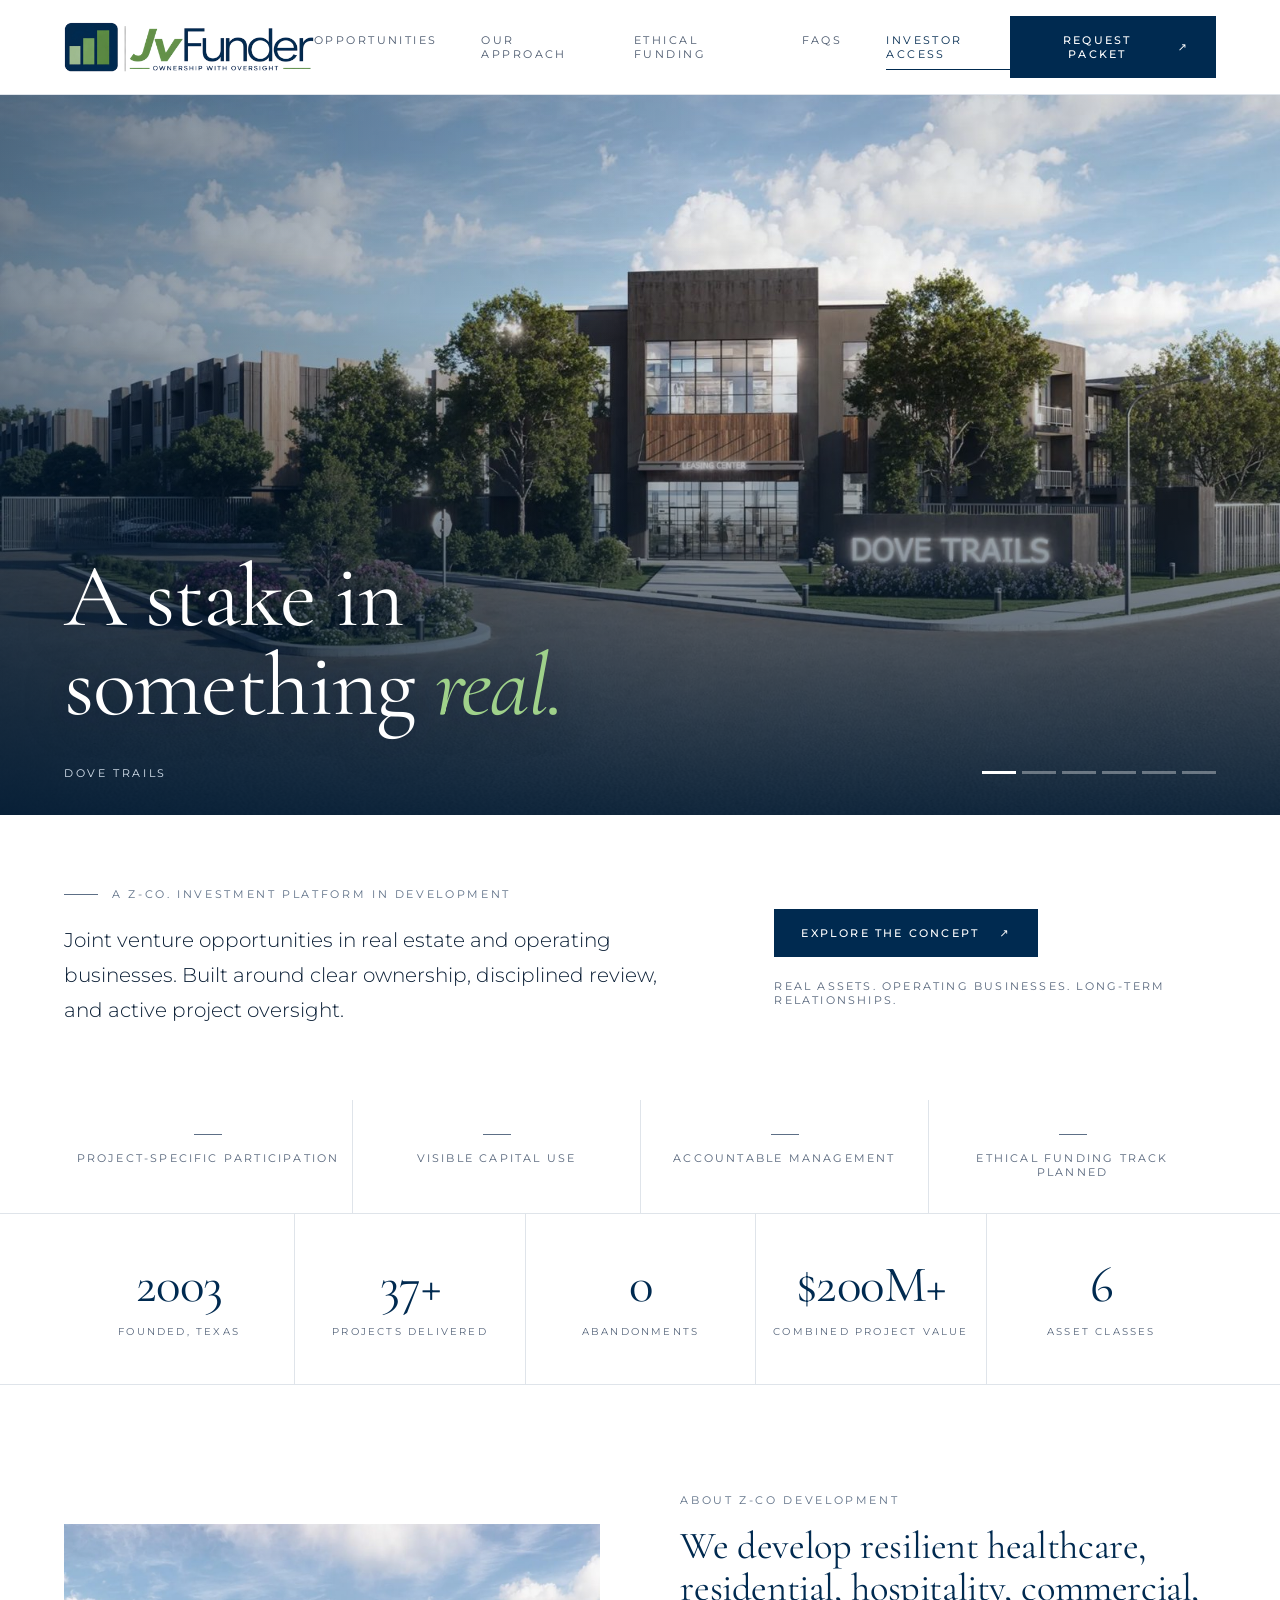
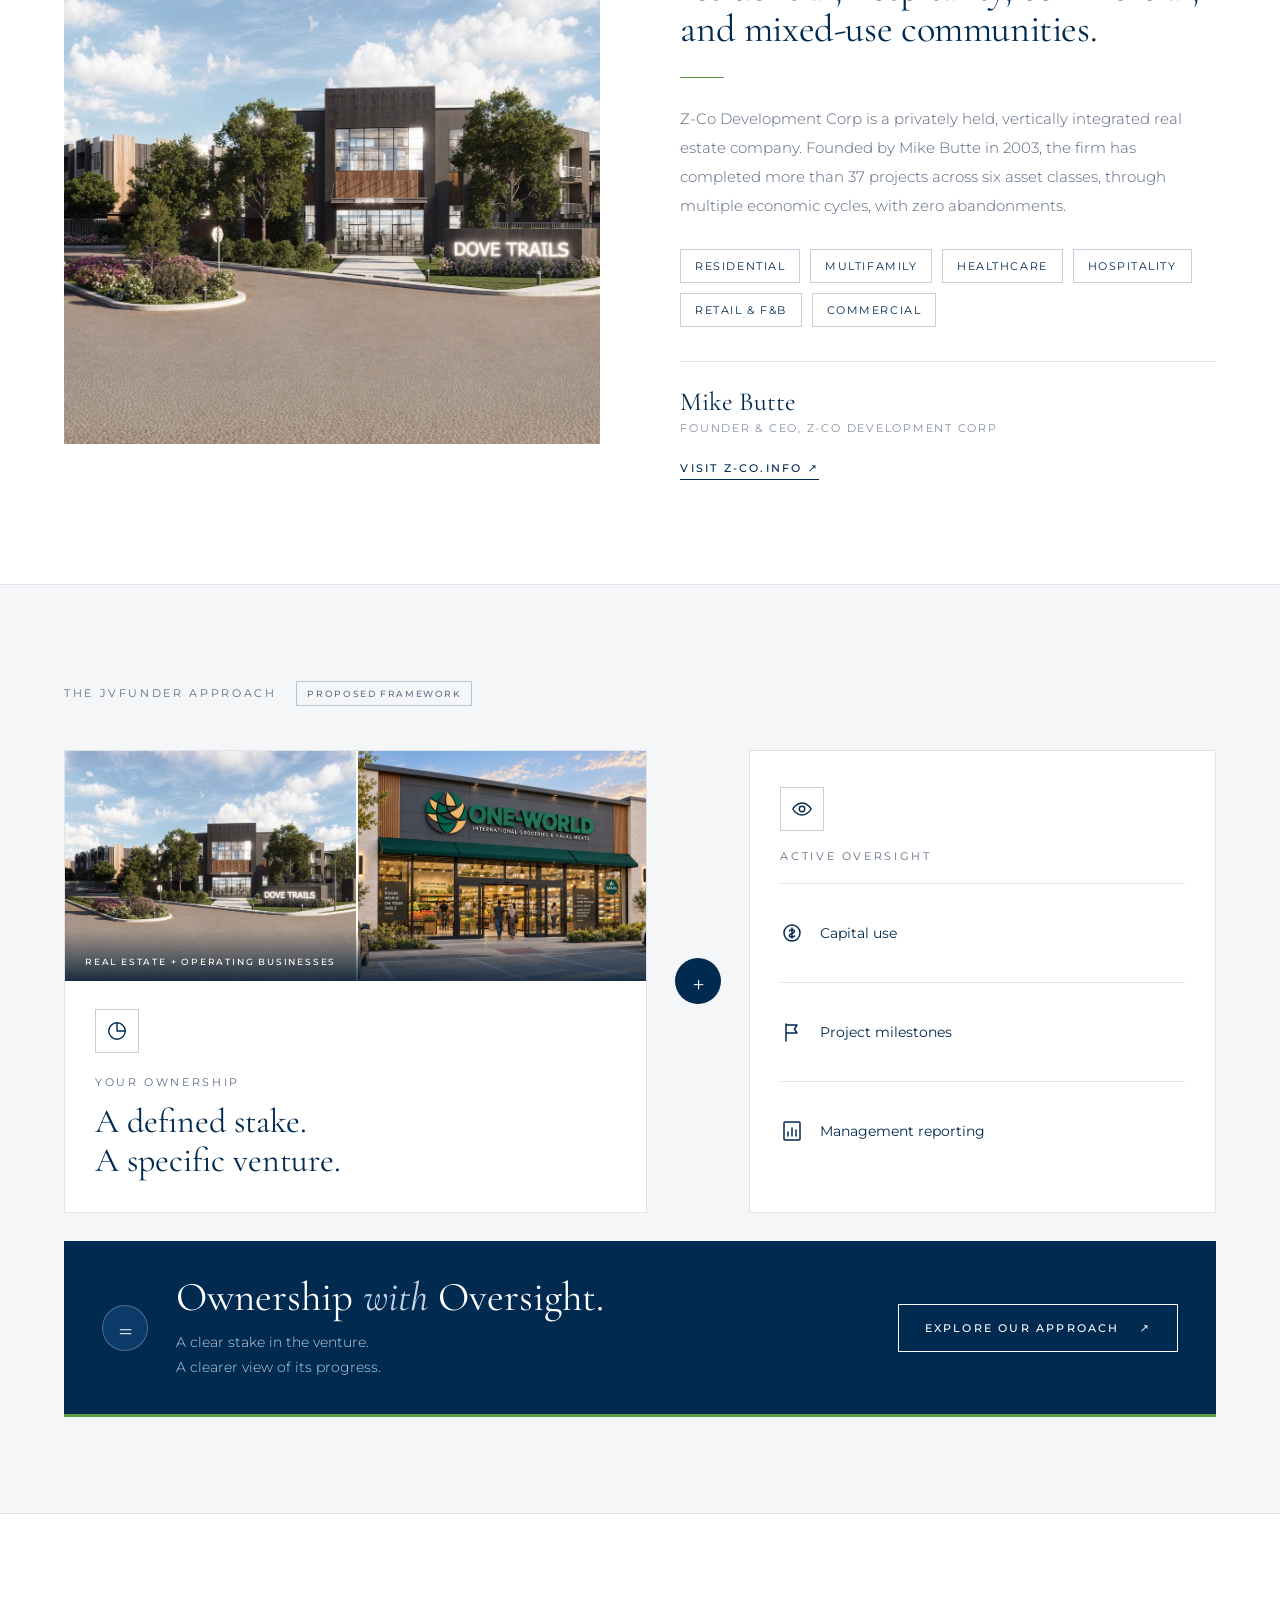
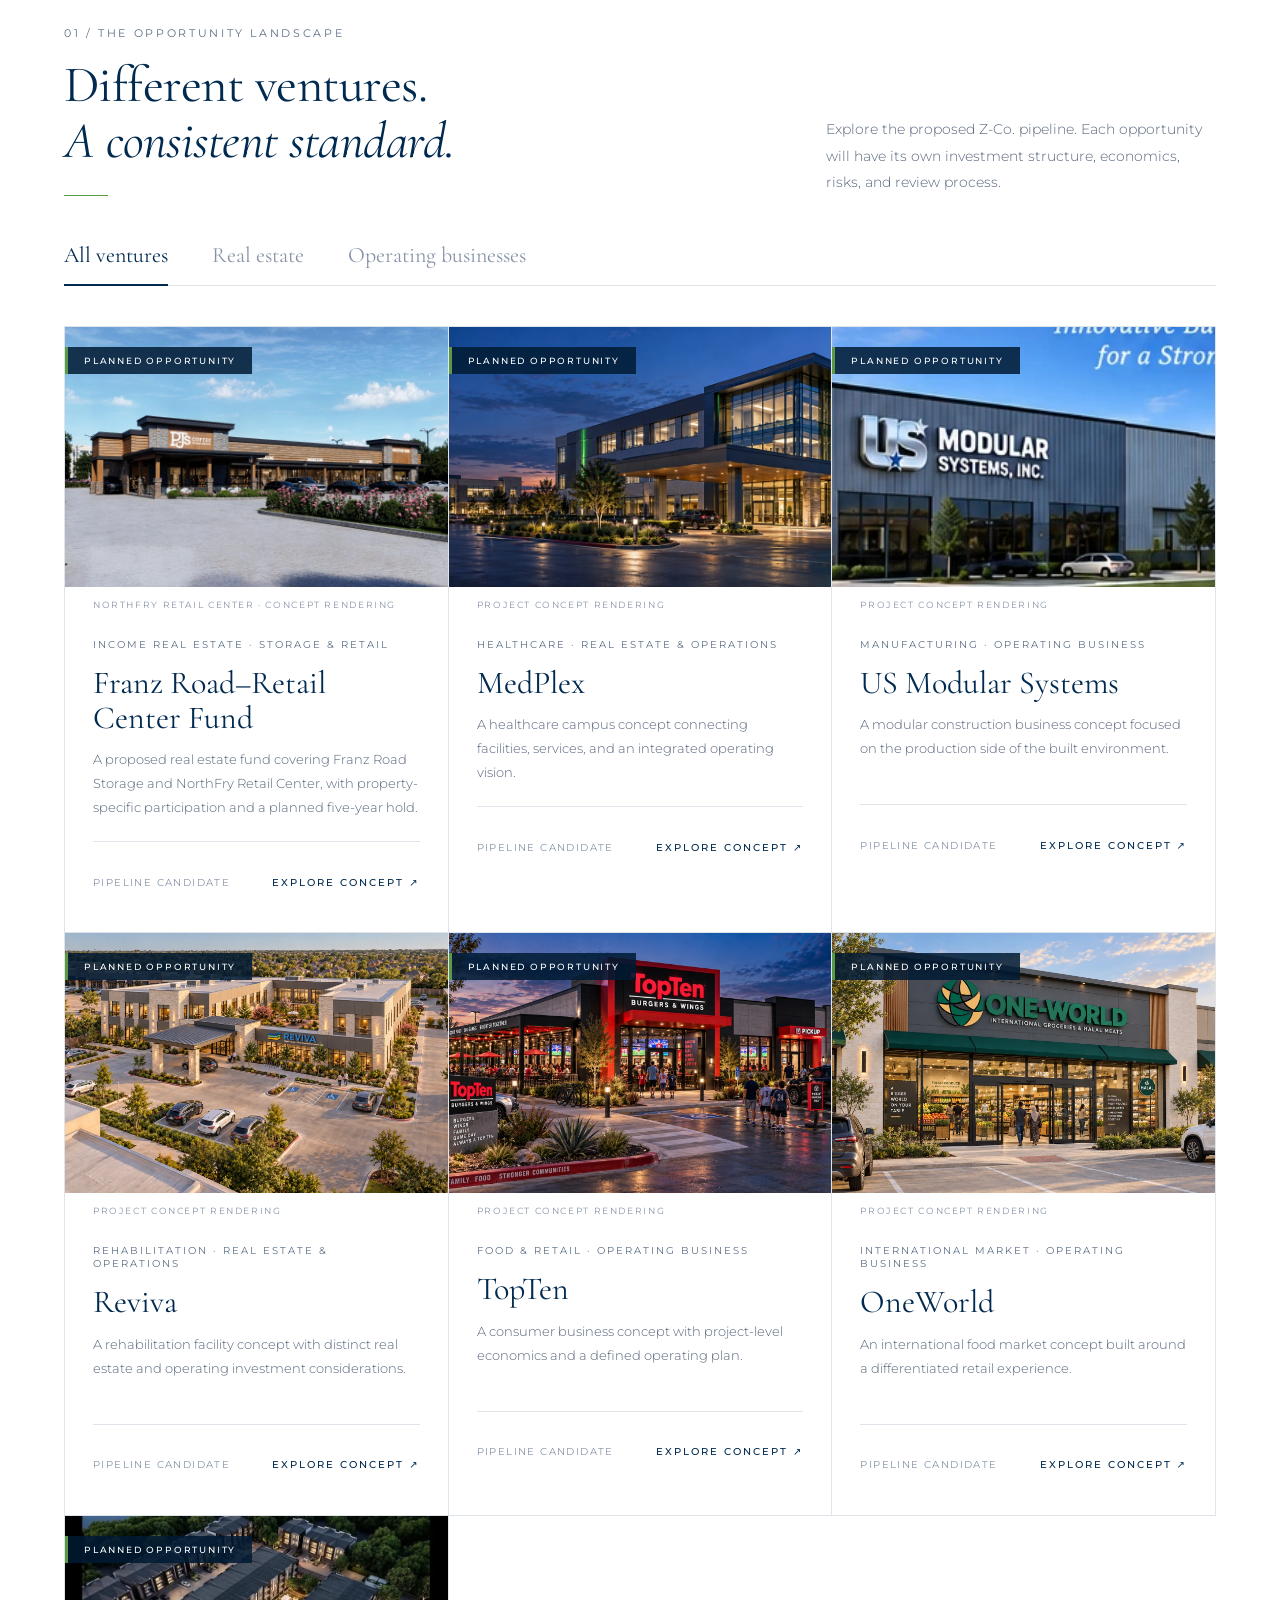
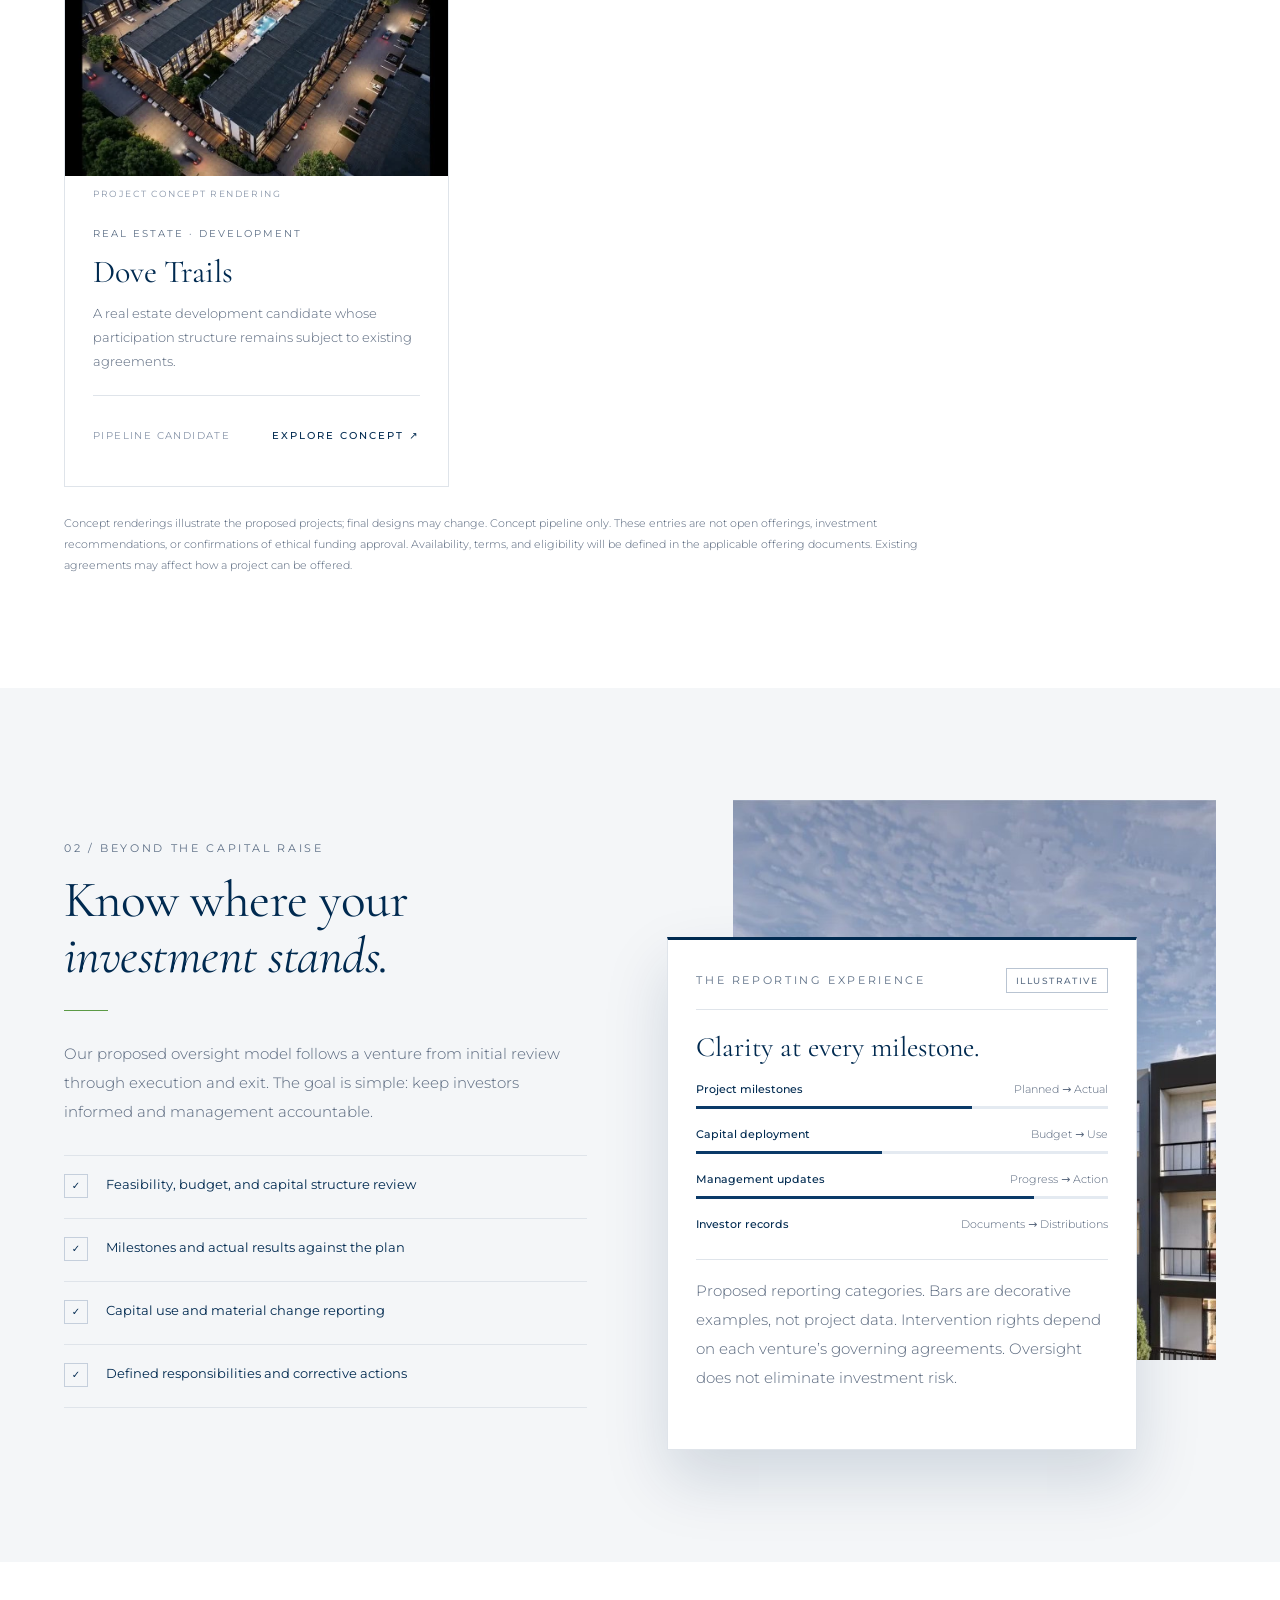
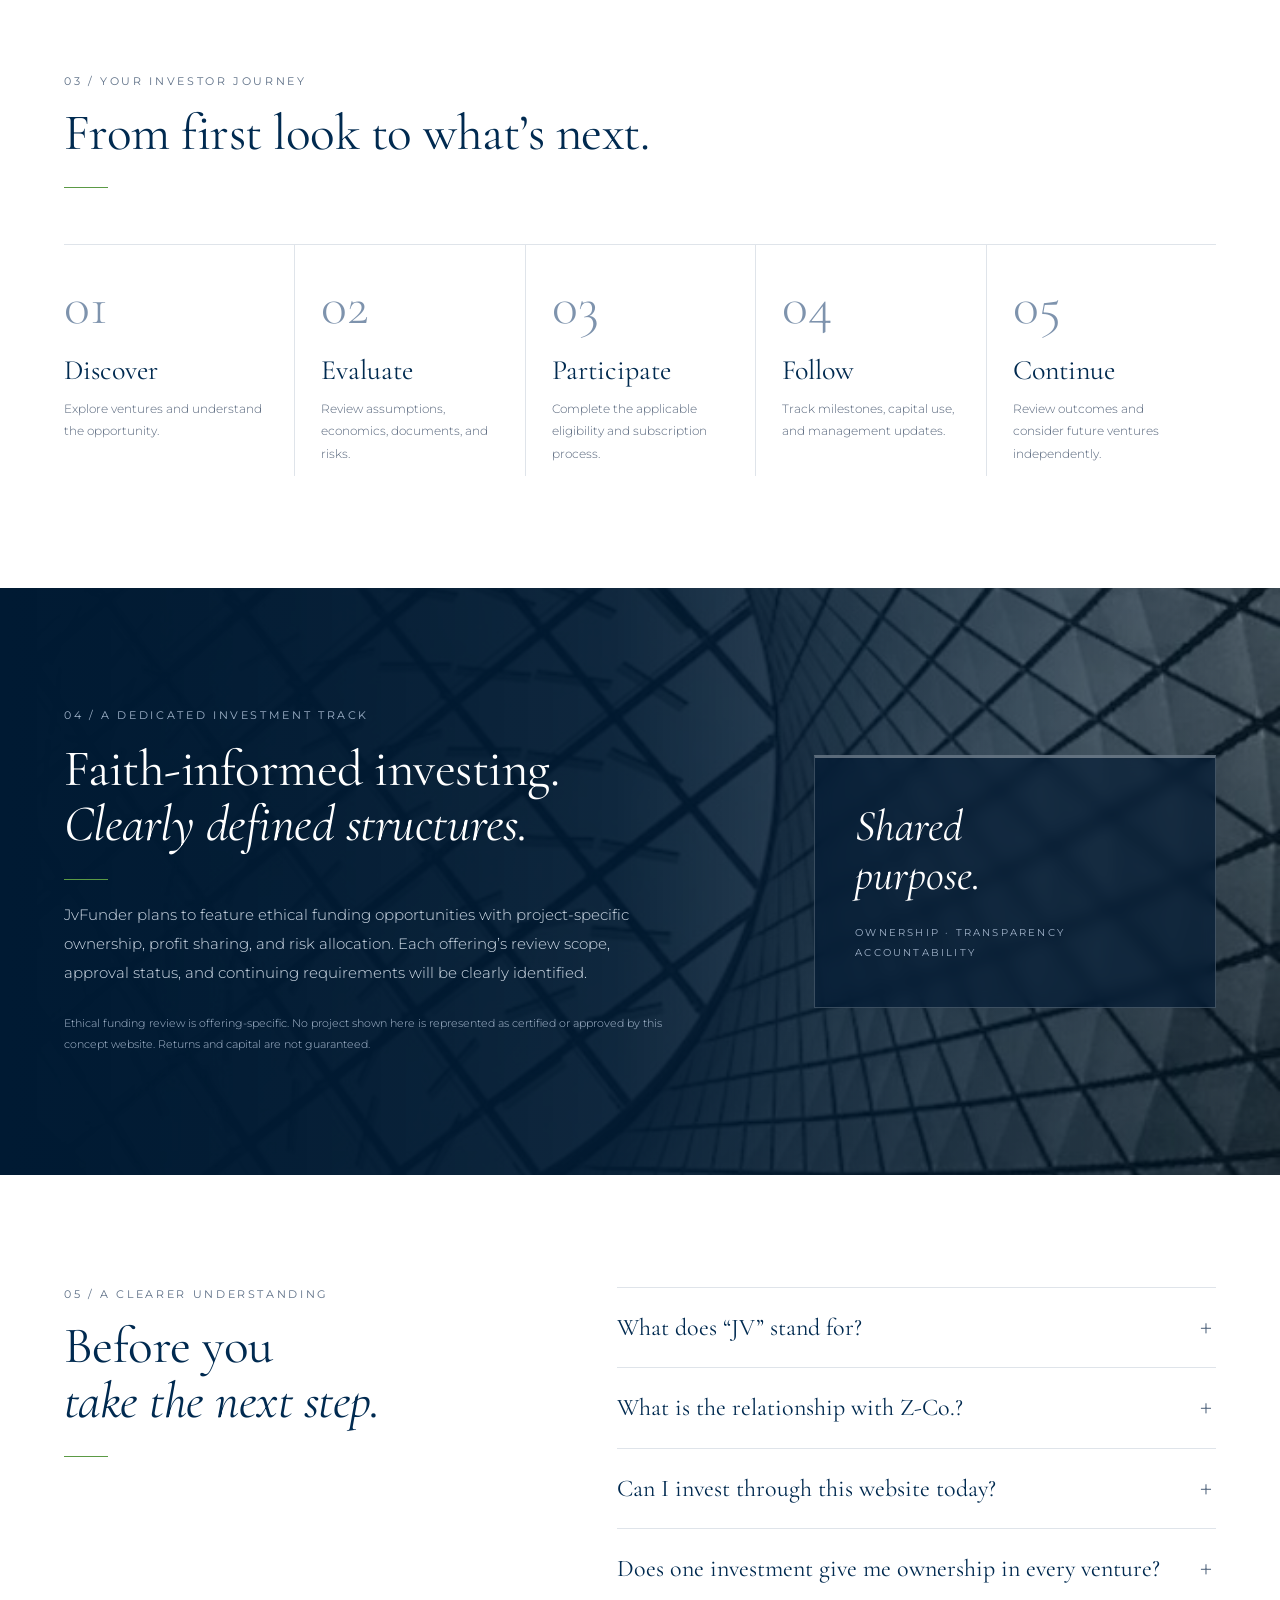
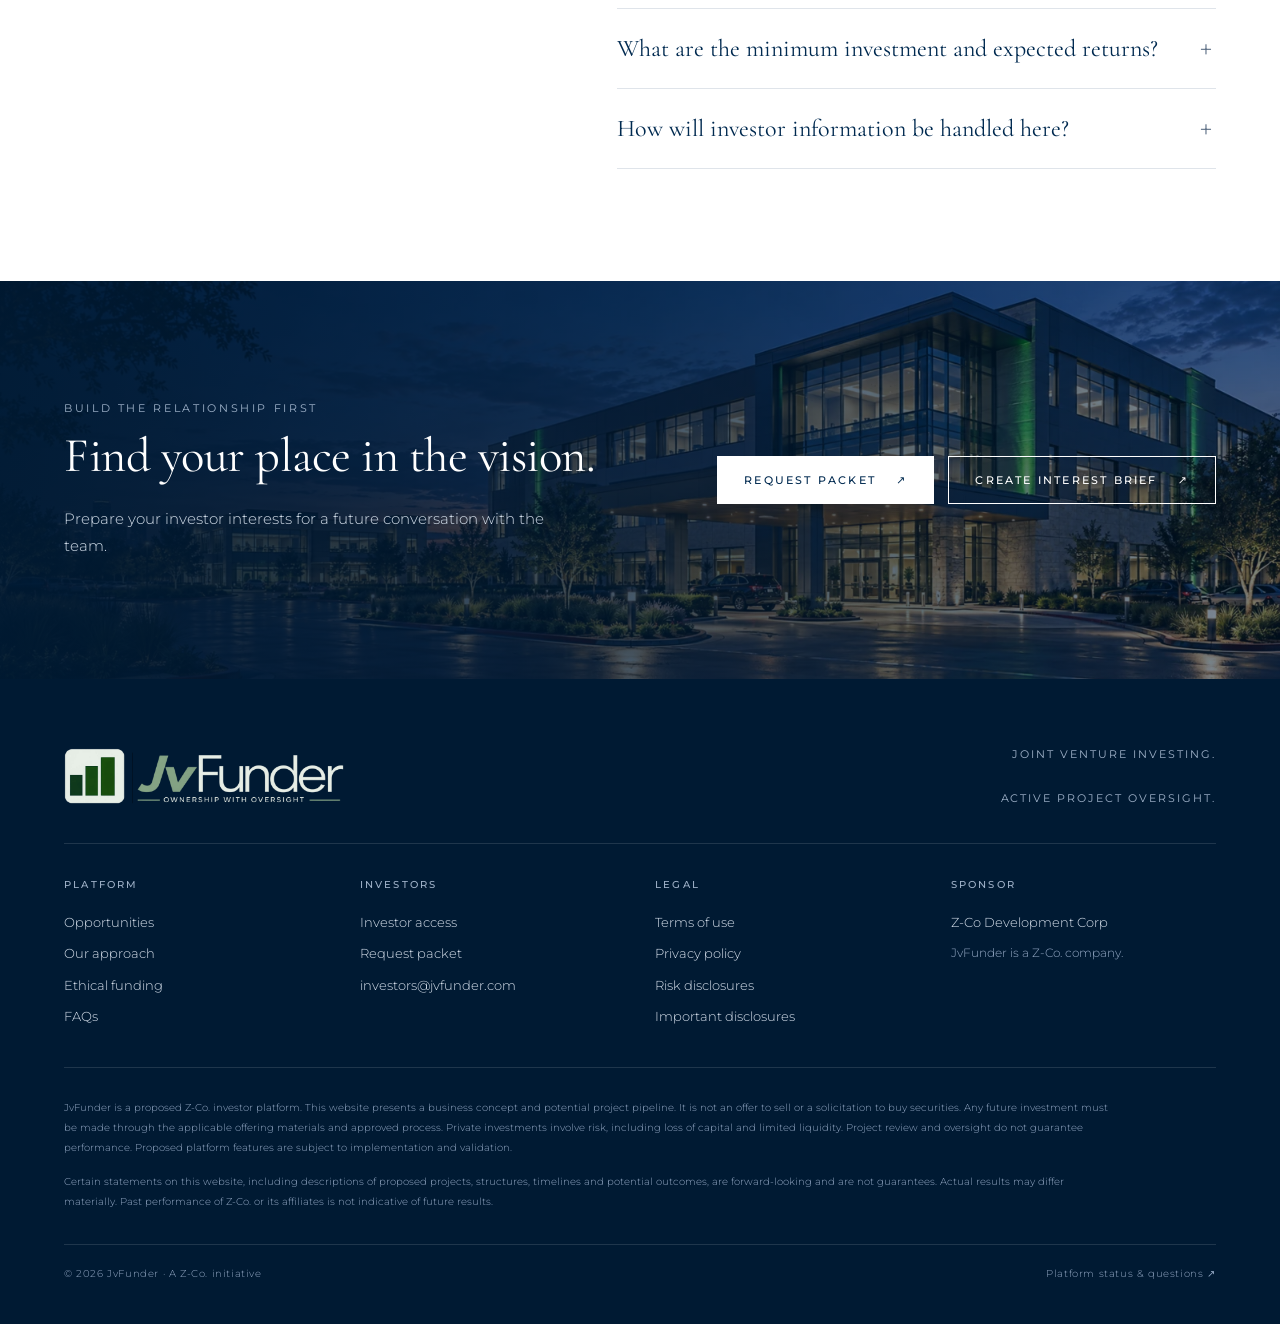
==== commit a1389bff: "Institutional pass: restrained palette, sponsor track record, investor access and inquiry form, lega" ====
--- a/index.html
+++ b/index.html
@@ -1,6 +1,10 @@
 <!doctype html><html lang="en"><head><meta charset="utf-8"><meta name="viewport" content="width=device-width,initial-scale=1"><meta name="description" content="Discover JvFunder, Z-Co.’s planned platform for joint venture investment in real estate and operating businesses with active project oversight."><title>JvFunder — Ownership with oversight</title><link rel="icon" type="image/png" href="assets/favicon.png"><link rel="stylesheet" href="styles.css">
 </head><body>
-<nav aria-label="Main navigation"><a class="logo" href="#" aria-label="JvFunder — Ownership with oversight"><img src="assets/logo.png" alt="JvFunder — Ownership with oversight" width="900" height="180"></a><div class="links" id="site-links"><a href="#opportunities">Opportunities</a><a href="#oversight">Our approach</a><a href="#ethical">Ethical funding</a><a href="#questions">FAQs</a><button type="button" class="btn menu-cta" onclick="openProfile()">Investor interest <span>↗</span></button></div><button class="btn" onclick="openProfile()">Investor interest <span>↗</span></button><button type="button" class="menu-toggle" aria-label="Menu" aria-expanded="false" aria-controls="site-links"><span></span><span></span><span></span></button></nav>
+<nav aria-label="Main navigation">
+<a class="logo" href="index.html" aria-label="JvFunder — Ownership with oversight"><img src="assets/logo.png" alt="JvFunder — Ownership with oversight" width="900" height="180"></a>
+<div class="links" id="site-links"><a href="#opportunities">Opportunities</a><a href="#oversight">Our approach</a><a href="#ethical">Ethical funding</a><a href="#questions">FAQs</a><a class="access" href="investor-access.html">Investor access</a><button type="button" class="btn menu-cta" data-inquiry>Request packet <span>↗</span></button></div>
+<button type="button" class="btn" data-inquiry>Request packet <span>↗</span></button><button type="button" class="menu-toggle" aria-label="Menu" aria-expanded="false" aria-controls="site-links"><span></span><span></span><span></span></button>
+</nav>
 <main><section class="hero" aria-roledescription="carousel" aria-label="Project gallery">
 <div class="slides"><img class="slide active" src="assets/dovetrails-hero.jpg" alt="Dove Trails project concept rendering" data-caption="Dove Trails" style="object-position:50% 60%"><img class="slide" src="assets/medplex.webp" alt="MedPlex project concept rendering" data-caption="MedPlex" loading="lazy"><img class="slide" src="assets/northfry-retail.jpg" alt="NorthFry Retail Center concept rendering" data-caption="NorthFry Retail Center" style="object-position:50% 58%" loading="lazy"><img class="slide" src="assets/reviva.webp" alt="Reviva project concept rendering" data-caption="Reviva" loading="lazy"><img class="slide" src="assets/topten.webp" alt="TopTen project concept rendering" data-caption="TopTen" loading="lazy"><img class="slide" src="assets/oneworld.webp" alt="OneWorld project concept rendering" data-caption="OneWorld" loading="lazy"></div>
 <h1>A stake in<br>something <em>real.</em></h1>
@@ -17,6 +21,20 @@
 </div>
 </section>
 <div class="ribbon"><span>Project-specific participation</span><span>Visible capital use</span><span>Accountable management</span><span>Ethical funding track planned</span></div>
+<section class="sponsor" id="about" aria-label="About Z-Co Development">
+<div class="stats"><div><b>2003</b><span>Founded, Texas</span></div><div><b>37+</b><span>Projects delivered</span></div><div><b>0</b><span>Abandonments</span></div><div><b>$200M+</b><span>Combined project value</span></div><div><b>6</b><span>Asset classes</span></div></div>
+<div class="sponsor-body">
+<div class="sponsor-photo"><img src="assets/dovetrails-hero.jpg" alt="Dove Trails, a Z-Co. residential community concept rendering" loading="lazy"></div>
+<div class="sponsor-copy">
+<span class="small">About Z-Co Development</span>
+<h2>We develop resilient healthcare, residential, hospitality, commercial, and mixed-use communities.</h2>
+<p>Z-Co Development Corp is a privately held, vertically integrated real estate company. Founded by Mike Butte in 2003, the firm has completed more than 37 projects across six asset classes, through multiple economic cycles, with zero abandonments.</p>
+<ul class="asset-classes"><li>Residential</li><li>Multifamily</li><li>Healthcare</li><li>Hospitality</li><li>Retail &amp; F&amp;B</li><li>Commercial</li></ul>
+<div class="sig"><strong>Mike Butte</strong><span>Founder &amp; CEO, Z-Co Development Corp</span></div>
+<a class="textlink" href="https://www.z-co.info" rel="noopener">Visit z-co.info <span>↗</span></a>
+</div>
+</div>
+</section>
 <section class="approach" aria-label="Ownership with Oversight: project-specific equity supported by visibility into capital, milestones, and management">
 <div class="approach-head"><span class="small">THE JVFUNDER APPROACH</span><span class="sketch-label">PROPOSED FRAMEWORK</span></div>
 <div class="equation">
@@ -39,8 +57,46 @@
 <section class="section"><div class="small">03 / Your investor journey</div><h2>From first look to what’s next.</h2><div class="journey"><div class="step"><b>01</b><h3>Discover</h3><p>Explore ventures and understand the opportunity.</p></div><div class="step"><b>02</b><h3>Evaluate</h3><p>Review assumptions, economics, documents, and risks.</p></div><div class="step"><b>03</b><h3>Participate</h3><p>Complete the applicable eligibility and subscription process.</p></div><div class="step"><b>04</b><h3>Follow</h3><p>Track milestones, capital use, and management updates.</p></div><div class="step"><b>05</b><h3>Continue</h3><p>Review outcomes and consider future ventures independently.</p></div></div></section>
 <section class="section ethical" id="ethical"><div class="seal" aria-hidden="true"><span>Shared<br>purpose.</span><p>OWNERSHIP · TRANSPARENCY<br>ACCOUNTABILITY</p></div><div><div class="small eyebrow">04 / A dedicated investment track</div><h2>Faith-informed investing.<br><em>Clearly defined structures.</em></h2><p class="copy">JvFunder plans to feature ethical funding opportunities with project-specific ownership, profit sharing, and risk allocation. Each offering’s review scope, approval status, and continuing requirements will be clearly identified.</p><small>Ethical funding review is offering-specific. No project shown here is represented as certified or approved by this concept website. Returns and capital are not guaranteed.</small></div></section>
 <section class="section faq-wrap" id="questions"><div><div class="small">05 / A clearer understanding</div><h2>Before you<br><em>take the next step.</em></h2></div><div><details><summary>What does “JV” stand for?</summary><p>Joint Venture. The concept gives investors participation in a specific project or fund, with ownership rights and economics defined by that offering’s documents.</p></details><details><summary>What is the relationship with Z-Co.?</summary><p>JvFunder is Z-Co.’s planned investor platform, initially focused on selected affiliated opportunities. Z-Co. provides sponsor and project execution capabilities. Affiliated relationships, fees, and conflicts should be disclosed in each offering.</p></details><details><summary>Can I invest through this website today?</summary><p>No. This is a concept website. It does not accept investments, process payments, verify eligibility, or provide an investor account. You can explore the concept and prepare a local investor interest brief.</p></details><details><summary>Does one investment give me ownership in every venture?</summary><p>No. Each investment provides only the interests and rights specified in its governing documents. It does not automatically confer ownership in JvFunder, Z-Co., or other ventures.</p></details><details><summary>What are the minimum investment and expected returns?</summary><p>These will be defined separately for each offering. This website does not establish investment minimums or return targets. Future materials should explain fees, downside scenarios, liquidity limitations, and the risk of loss.</p></details><details><summary>How will investor information be handled here?</summary><p>The interest tool stores your selections only in this browser. It does not request contact details or send your brief to Z-Co. You can download it or clear the stored selections at any time.</p></details></div></section>
-<section class="cta"><div><div class="small" style="margin-bottom:15px">Build the relationship first</div><h2>Find your place in the vision.</h2><p>Prepare your investor interests for a future conversation with the team.</p></div><button class="btn" onclick="openProfile()">Create interest brief <span>↗</span></button></section></main>
-<footer><div class="top"><a class="logo" href="#" aria-label="JvFunder"><img src="assets/logo-light.png" alt="JvFunder — Ownership with oversight" width="900" height="180"></a><span class="small">Joint venture investing.<br><br>Active project oversight.</span></div><p>JvFunder is a proposed Z-Co. investor platform. This website presents a business concept and potential project pipeline. It is not an offer to sell or a solicitation to buy securities. Any future investment must be made through the applicable offering materials and approved process. Private investments involve risk, including loss of capital and limited liquidity. Project review and oversight do not guarantee performance. Proposed platform features are subject to implementation and validation.</p><div class="copyright"><span>© 2026 JvFunder · A Z-Co. initiative</span><a href="#questions">Platform status & questions ↗</a></div></footer>
-<dialog id="detail"><button class="close" aria-label="Close project details" onclick="this.closest('dialog').close()">×</button><div class="small">Potential pipeline / Not open for investment</div><h2 class="modal-title" id="detail-title"></h2><img class="detail-render" id="detail-render" alt=""><p class="modal-copy" id="detail-copy"></p><p class="modal-copy">Offering structure, capital requirements, investor economics, fees, risks, and any ethical funding review status must be established before participation. No investment terms are presented here.</p><button class="btn" onclick="document.getElementById('detail').close();openProfile()">Create interest brief ↗</button></dialog>
+<section class="cta"><div><div class="small" style="margin-bottom:15px">Build the relationship first</div><h2>Find your place in the vision.</h2><p>Prepare your investor interests for a future conversation with the team.</p></div><div class="cta-actions"><button type="button" class="btn" data-inquiry>Request packet <span>↗</span></button><button class="btn" onclick="openProfile()">Create interest brief <span>↗</span></button></div></section></main>
+<footer>
+<div class="top">
+<a class="logo" href="index.html" aria-label="JvFunder"><img src="assets/logo-light.png" alt="JvFunder — Ownership with oversight" width="900" height="180"></a>
+<span class="small">Joint venture investing.<br><br>Active project oversight.</span>
+</div>
+<div class="foot-cols">
+<div><h4>Platform</h4><a href="#opportunities">Opportunities</a><a href="#oversight">Our approach</a><a href="#ethical">Ethical funding</a><a href="#questions">FAQs</a></div>
+<div><h4>Investors</h4><a href="investor-access.html">Investor access</a><a href="investor-access.html#request">Request packet</a><a href="mailto:investors@jvfunder.com">investors@jvfunder.com</a></div>
+<div><h4>Legal</h4><a href="legal.html#terms">Terms of use</a><a href="legal.html#privacy">Privacy policy</a><a href="legal.html#risk">Risk disclosures</a><a href="legal.html#disclosures">Important disclosures</a></div>
+<div><h4>Sponsor</h4><a href="https://www.z-co.info" rel="noopener">Z-Co Development Corp</a><span class="foot-note">JvFunder is a Z-Co. company.</span></div>
+</div>
+<p>JvFunder is a proposed Z-Co. investor platform. This website presents a business concept and potential project pipeline. It is not an offer to sell or a solicitation to buy securities. Any future investment must be made through the applicable offering materials and approved process. Private investments involve risk, including loss of capital and limited liquidity. Project review and oversight do not guarantee performance. Proposed platform features are subject to implementation and validation.</p>
+<p class="fwd">Certain statements on this website, including descriptions of proposed projects, structures, timelines and potential outcomes, are forward-looking and are not guarantees. Actual results may differ materially. Past performance of Z-Co. or its affiliates is not indicative of future results.</p>
+<div class="copyright"><span>© 2026 JvFunder · A Z-Co. initiative</span><a href="#questions">Platform status &amp; questions ↗</a></div>
+</footer>
+<dialog id="inquiry">
+<button class="close" aria-label="Close request packet" onclick="this.closest('dialog').close()">×</button>
+<div class="small">Investor inquiry</div>
+<h2 class="modal-title">Request an investor packet.</h2>
+<p class="modal-copy">Tell us a little about you. A member of the team will follow up with eligibility information and next steps.</p>
+<form class="inquiry-form" id="inquiry-form" novalidate>
+<div class="f-grid">
+<div><label for="q-name">Full name</label><input id="q-name" name="name" autocomplete="name" required></div>
+<div><label for="q-firm">Firm or entity</label><input id="q-firm" name="firm" autocomplete="organization"></div>
+<div><label for="q-email">Email</label><input id="q-email" name="email" type="email" autocomplete="email" required></div>
+<div><label for="q-phone">Phone <span class="opt">(optional)</span></label><input id="q-phone" name="phone" type="tel" autocomplete="tel"></div>
+<div><label for="q-type">I am inquiring as</label><select id="q-type" name="type"><option>Accredited individual</option><option>Family office</option><option>Institutional investor or fund</option><option>Advisor or intermediary</option><option>Other</option></select></div>
+<div><label for="q-amount">Indicative interest</label><select id="q-amount" name="amount"><option>Prefer not to say</option><option>$100,000 – $250,000</option><option>$250,000 – $1,000,000</option><option>$1,000,000 or more</option></select></div>
+</div>
+<label for="q-area">Area of interest</label><select id="q-area" name="area"><option>All ventures</option><option>Real estate</option><option>Operating businesses</option></select>
+<label for="q-msg">Message <span class="opt">(optional)</span></label><textarea id="q-msg" name="message" rows="3"></textarea>
+<label class="check"><input type="checkbox" name="accredited" required><span>I am an accredited investor, or I am inquiring on behalf of one.</span></label>
+<p class="form-note">Submitting this form does not create an investment commitment or reservation. Offering materials are provided only to eligible investors, after review.</p>
+<div class="form-actions"><button class="btn" type="submit">Request packet <span>↗</span></button></div>
+<p class="status" role="status" aria-live="polite"></p>
+</form>
+</dialog>
+<dialog id="detail"><button class="close" aria-label="Close project details" onclick="this.closest('dialog').close()">×</button><div class="small">Potential pipeline / Not open for investment</div><h2 class="modal-title" id="detail-title"></h2><img class="detail-render" id="detail-render" alt=""><p class="modal-copy" id="detail-copy"></p><p class="modal-copy">Offering structure, capital requirements, investor economics, fees, risks, and any ethical funding review status must be established before participation. No investment terms are presented here.</p><div class="form-actions"><button type="button" class="btn" data-inquiry>Request packet ↗</button><button class="btn outline" onclick="document.getElementById('detail').close();openProfile()">Create interest brief ↗</button></div></dialog>
 <dialog id="profile"><button class="close" aria-label="Close investor interest" onclick="this.closest('dialog').close()">×</button><div class="small">A starting point for your conversation</div><h2 class="modal-title">Your investor interests.</h2><p class="modal-copy">Create a brief to keep or share yourself. This tool does not submit an inquiry or reserve an investment.</p><form id="interest-form"><label for="sector">Area of interest</label><select id="sector"><option>Real estate and operating businesses</option><option>Real estate</option><option>Operating businesses</option><option>Healthcare ventures</option><option>Manufacturing ventures</option><option>Food and retail ventures</option></select><label for="track">Investment preference</label><select id="track"><option>Explore all available structures</option><option>Ethical funding offerings only</option><option>Learn more about ethical funding</option></select><label for="priority">What matters most?</label><select id="priority"><option>Clear ownership and oversight</option><option>Potential operating distributions</option><option>Long-term capital growth</option><option>Understanding the project and risks</option></select><p class="form-note">Selections stay in this browser until cleared. No contact information is collected. No data is sent to Z-Co.</p><div style="display:flex;gap:10px;flex-wrap:wrap"><button class="btn" type="submit">Download my brief ↓</button><button class="btn outline" type="button" id="clear">Clear selections</button></div><p class="status" id="status" role="status"></p></form></dialog>
+<script src="site.js"></script>
+<script src="inquiry.js"></script>
 <script src="app.js"></script></body></html>
--- a/styles.css
+++ b/styles.css
@@ -2,7 +2,7 @@
 @font-face{font-family:'Montserrat';font-style:normal;font-weight:100 900;font-display:swap;src:url(assets/fonts/montserrat-latin-wght-normal.woff2) format('woff2-variations');unicode-range:U+0000-00FF,U+0131,U+0152-0153,U+02BB-02BC,U+02C6,U+02DA,U+02DC,U+0304,U+0308,U+0329,U+2000-206F,U+20AC,U+2122,U+2191,U+2193,U+2212,U+2215,U+FEFF,U+FFFD}
 @font-face{font-family:'Cormorant Garamond';font-style:normal;font-weight:300 700;font-display:swap;src:url(assets/fonts/cormorant-garamond-latin-wght-normal.woff2) format('woff2-variations')}
 @font-face{font-family:'Cormorant Garamond';font-style:italic;font-weight:300 700;font-display:swap;src:url(assets/fonts/cormorant-garamond-latin-wght-italic.woff2) format('woff2-variations')}
-:root{--navy:#002a50;--navy-deep:#001a33;--navy-mid:#0b3a68;--green:#5b9a45;--green-btn:#3f7a33;--green-lt:#9fd18a;--paper:#f4f6f8;--white:#fff;--ink:#0b1f36;--muted:#56657b;--line:#dfe4ea;--font:'Montserrat',system-ui,-apple-system,'Segoe UI',Arial,sans-serif;--serif:'Cormorant Garamond',Georgia,'Times New Roman',serif}
+:root{--navy:#002a50;--navy-deep:#001a33;--navy-mid:#0b3a68;--slate:#5d6f86;--green:#5b9a45;--green-btn:#3f7a33;--green-lt:#9fd18a;--paper:#f4f6f8;--white:#fff;--ink:#0b1f36;--muted:#56657b;--line:#dfe4ea;--font:'Montserrat',system-ui,-apple-system,'Segoe UI',Arial,sans-serif;--serif:'Cormorant Garamond',Georgia,'Times New Roman',serif}
 *{box-sizing:border-box}
 html{scroll-behavior:smooth;scroll-padding-top:100px}
 body{margin:0;background:var(--white);color:var(--ink);font-family:var(--font);font-weight:300;-webkit-font-smoothing:antialiased;text-rendering:optimizeLegibility}
@@ -16,14 +16,14 @@
 .logo img{display:block;height:50px;width:auto}
 .links{display:flex;gap:44px;font-size:11px;font-weight:400;letter-spacing:.22em;text-transform:uppercase;color:#4a586d}
 .links a{padding:8px 0;border-bottom:1px solid transparent;transition:color .2s,border-color .2s}
-.links a:hover{color:var(--navy);border-bottom-color:var(--green)}
-.btn{border:1px solid var(--green-btn);background:var(--green-btn);color:#fff;padding:16px 26px;display:inline-flex;align-items:center;justify-content:center;gap:20px;font:500 11px var(--font);letter-spacing:.2em;text-transform:uppercase;border-radius:0;transition:background .25s,border-color .25s,color .25s}
-.btn:hover{background:var(--navy);border-color:var(--navy)}
+.links a:hover{color:var(--navy);border-bottom-color:var(--navy)}
+.btn{border:1px solid var(--navy);background:var(--navy);color:#fff;padding:16px 26px;display:inline-flex;align-items:center;justify-content:center;gap:20px;font:500 11px var(--font);letter-spacing:.2em;text-transform:uppercase;border-radius:0;transition:background .25s,border-color .25s,color .25s}
+.btn:hover{background:var(--navy-mid);border-color:var(--navy-mid)}
 .btn.light{background:transparent;border-color:#ffffffcc;color:#fff}
 .btn.light:hover{background:#fff;border-color:#fff;color:var(--navy)}
 .btn.outline{background:transparent;color:var(--navy);border-color:var(--navy)}
 .btn.outline:hover{background:var(--navy);color:#fff}
-.small{font-size:11px;letter-spacing:.24em;font-weight:400;text-transform:uppercase;color:var(--green-btn)}
+.small{font-size:11px;letter-spacing:.24em;font-weight:400;text-transform:uppercase;color:var(--slate)}
 .menu-toggle,.menu-cta{display:none}
 .menu-toggle{width:46px;height:46px;border:1px solid var(--line);background:#fff;padding:0;flex-direction:column;align-items:center;justify-content:center;gap:5px}
 .menu-toggle span{display:block;width:20px;height:1.5px;background:var(--navy);transition:transform .25s,opacity .2s}
@@ -35,30 +35,30 @@
 .hero{position:relative;color:#fff;height:clamp(460px,min(56.25vw,calc(100vh - 83px)),860px);overflow:hidden;background:var(--navy-deep);display:flex;align-items:flex-end;padding:0 5% 84px}
 .hero:after{content:'';position:absolute;inset:0;background:linear-gradient(180deg,#001a3326 0%,#001a3300 30%,#001a33e6 100%),linear-gradient(90deg,#001a3380 0%,#001a3300 55%);pointer-events:none}
 .slides{position:absolute;inset:0}
-.slide{position:absolute;inset:0;width:100%;height:100%;object-fit:cover;opacity:0;transition:opacity 1.4s ease,transform 9s ease;transform:scale(1.04)}
-.slide.active{opacity:1;transform:scale(1)}
+.slide{position:absolute;inset:0;width:100%;height:100%;object-fit:cover;opacity:0;transition:opacity 1.6s ease}
+.slide.active{opacity:1}
 h1{position:relative;z-index:2;font-family:var(--serif);font-size:clamp(50px,7vw,108px);font-weight:400;line-height:1;letter-spacing:-.015em;margin:0;text-shadow:0 2px 40px #00122680}
 h1 em{color:var(--green-lt);font-style:italic;font-weight:400}
 .hero-ui{position:absolute;z-index:2;left:5%;right:5%;bottom:30px;display:flex;justify-content:space-between;align-items:center}
 .slide-caption{font-size:11px;font-weight:400;letter-spacing:.24em;text-transform:uppercase;color:#d9e4f0}
 .dots{display:flex;gap:6px}
 .dot-btn{position:relative;width:34px;height:24px;padding:0;border:0;background:none}
-.dot-btn:before{content:'';position:absolute;left:0;right:0;top:10px;height:3px;background:#ffffff59;transition:background .3s}
+.dot-btn:before{content:'';position:absolute;left:0;right:0;top:10px;height:3px;background:#ffffff59;}
 .dot-btn:hover:before{background:#ffffffa6}
-.dot-btn.active:before{background:var(--green-lt)}
-.eyebrow{color:var(--green-btn);display:flex;align-items:center;gap:14px}
-.dot{width:34px;height:1px;background:var(--green)}
+.dot-btn.active:before{background:#fff}
+.eyebrow{color:var(--slate);display:flex;align-items:center;gap:14px}
+.dot{width:34px;height:1px;background:var(--slate)}
 /* intro band */
 .intro-band{display:grid;grid-template-columns:1.4fr 1fr;gap:8%;align-items:center;padding:72px 5%;background:var(--white)}
 .intro{color:var(--ink);font-size:20px;line-height:1.75;font-weight:300;max-width:680px;margin-top:22px}
 .intro-cta{display:flex;flex-direction:column;align-items:flex-start;gap:22px;justify-self:end}
-.intro-band .btn.light{background:var(--green-btn);border-color:var(--green-btn);color:#fff}
+.intro-band .btn.light{background:var(--navy);border-color:var(--navy);color:#fff}
 .intro-band .btn.light:hover{background:var(--navy);border-color:var(--navy)}
 .hero-note{display:block;color:var(--muted);font-size:11px;font-weight:400;letter-spacing:.2em;text-transform:uppercase}
 /* approach explainer */
 .approach{background:var(--paper);padding:96px 5%;border-bottom:1px solid var(--line)}
 .approach-head{display:flex;align-items:center;gap:20px;flex-wrap:wrap;margin-bottom:44px}
-.sketch-label{font-size:9px;font-weight:500;letter-spacing:.18em;color:var(--green-btn);border:1px solid var(--green);padding:6px 10px}
+.sketch-label{font-size:9px;font-weight:500;letter-spacing:.18em;color:var(--slate);border:1px solid #b9c4d2;padding:6px 10px}
 .equation{display:grid;grid-template-columns:1.25fr auto 1fr;gap:28px;align-items:stretch}
 .eq-card{background:var(--white);border:1px solid var(--line);display:flex;flex-direction:column}
 .eq-photos{position:relative;display:grid;grid-template-columns:1fr 1fr;height:230px;overflow:hidden}
@@ -66,8 +66,8 @@
 .eq-photos img+img{border-left:2px solid var(--white)}
 .asset-label{position:absolute;left:0;bottom:0;right:0;padding:26px 20px 14px;background:linear-gradient(180deg,#001a3300,#001a33d9);color:#fff;font-size:9px;font-weight:500;letter-spacing:.2em}
 .eq-body{padding:28px 30px 32px}
-.eq-icon{width:44px;height:44px;border:1px solid var(--green);border-radius:50%;display:grid;place-items:center;margin-bottom:18px}
-.eq-icon svg,.eq-list svg{fill:none;stroke:var(--green-btn);stroke-width:1.5;stroke-linecap:round;stroke-linejoin:round}
+.eq-icon{width:44px;height:44px;border:1px solid #c5cfdc;border-radius:0;display:grid;place-items:center;margin-bottom:18px}
+.eq-icon svg,.eq-list svg{fill:none;stroke:var(--navy);stroke-width:1.5;stroke-linecap:round;stroke-linejoin:round}
 .eq-icon svg{width:22px;height:22px}
 .eq-body strong{display:block;font:400 34px/1.15 var(--serif);color:var(--navy);margin-top:12px}
 .eq-op{align-self:center;width:46px;height:46px;border-radius:50%;background:var(--navy);color:#fff;display:grid;place-items:center;font:300 28px var(--serif);line-height:1}
@@ -76,10 +76,10 @@
 .eq-list li{display:flex;align-items:center;gap:16px;flex:1;padding:18px 0;border-top:1px solid var(--line);font-size:14px;font-weight:400;color:var(--navy)}
 .eq-list svg{width:24px;height:24px;flex:none}
 .eq-result{display:flex;align-items:center;gap:28px;margin-top:28px;padding:34px 38px;background:var(--navy);color:#fff;border-bottom:3px solid var(--green)}
-.eq-result .eq-op{background:var(--green);flex:none}
+.eq-result .eq-op{background:var(--navy-mid);flex:none;border:1px solid #ffffff44}
 .eq-result>div{flex:1}
 .eq-result h3{font:400 clamp(30px,3.2vw,46px)/1.1 var(--serif);color:#fff}
-.eq-result h3 em{font-style:italic;color:var(--green-lt)}
+.eq-result h3 em{font-style:italic;color:#c3d2e5}
 .eq-result p{font-size:14px;line-height:1.8;color:#c3d2e5;margin-top:10px}
 .eq-result .btn.outline{border-color:#fff;color:#fff;white-space:nowrap}
 .eq-result .btn.outline:hover{background:#fff;color:var(--navy)}
@@ -87,7 +87,7 @@
 .ribbon{display:grid;grid-template-columns:repeat(4,1fr);background:var(--white);border-bottom:1px solid var(--line);text-align:center;padding:0 5%}
 .ribbon span{padding:34px 12px;font-size:11px;font-weight:400;letter-spacing:.2em;text-transform:uppercase;color:var(--muted);border-left:1px solid var(--line)}
 .ribbon span:first-child{border-left:0}
-.ribbon span:before{content:'';display:block;width:28px;height:1px;background:var(--green);margin:0 auto 16px}
+.ribbon span:before{content:'';display:block;width:28px;height:1px;background:var(--slate);margin:0 auto 16px}
 /* sections */
 .section{padding:112px 5%}
 .section-head{display:flex;justify-content:space-between;gap:35px;align-items:end;margin-bottom:30px}
@@ -98,30 +98,28 @@
 .filters{display:flex;gap:44px;margin:46px 0 40px;flex-wrap:wrap;border-bottom:1px solid var(--line)}
 .filter{padding:0 0 16px;border:0;border-bottom:2px solid transparent;margin-bottom:-1px;background:transparent;color:#8794a8;font:400 22px var(--serif)}
 .filter:hover{color:var(--navy)}
-.filter.active{color:var(--navy);border-bottom-color:var(--green)}
+.filter.active{color:var(--navy);border-bottom-color:var(--navy)}
 .projects{display:grid;grid-template-columns:repeat(3,1fr);gap:0;border:1px solid var(--line);border-right:0;border-bottom:0}
-.card{border-right:1px solid var(--line);border-bottom:1px solid var(--line);background:var(--white);overflow:hidden;transition:background .3s}
-.card:hover{background:#fbfcfd}
+.card{border-right:1px solid var(--line);border-bottom:1px solid var(--line);background:var(--white);overflow:hidden;}
 .visual{height:260px;position:relative;overflow:hidden;background:var(--paper);display:grid;place-items:center}
-.visual img{width:100%;height:100%;object-fit:cover;transition:transform .8s}
-.card:hover .visual img{transform:scale(1.05)}
+.visual img{width:100%;height:100%;object-fit:cover;}
 .render-caption{font-size:9px;font-weight:400;color:#8794a8;padding:12px 28px 0;letter-spacing:.18em}
 .detail-render{width:100%;max-height:320px;object-fit:contain;background:var(--paper);margin-top:20px}
 .fund-visual{width:100%;height:100%;padding:55px 24px 20px;background:linear-gradient(120deg,#e4ecf5,#f3f6f8);color:var(--navy)}
 .fund-visual>.small{font-size:8px;letter-spacing:.2em}
 .fund-visual strong{display:block;font:400 28px var(--serif);margin:12px 0}
-.fund-visual strong span{font:400 20px var(--serif);margin:0 12px;color:var(--green)}
+.fund-visual strong span{font:400 20px var(--serif);margin:0 12px;color:var(--slate)}
 .fund-types{font-size:8px;letter-spacing:.16em}
 .detail-render[hidden]{display:none}
 .visual svg{height:100%;width:100%}
 .badge{position:absolute;left:0;top:20px;background:#001a33d9;color:#fff;padding:8px 16px;font-size:9px;font-weight:500;letter-spacing:.2em;text-transform:uppercase;border-left:3px solid var(--green)}
 .card-body{padding:28px}
-.category{font-size:10px;font-weight:400;letter-spacing:.2em;color:var(--green-btn);text-transform:uppercase}
+.category{font-size:10px;font-weight:400;letter-spacing:.2em;color:var(--slate);text-transform:uppercase}
 .card h3{font:400 32px/1.1 var(--serif);color:var(--navy);margin:14px 0 12px}
 .card p{font-size:13px;line-height:1.85;color:var(--muted);min-height:70px}
 .card-bottom{display:flex;justify-content:space-between;align-items:center;border-top:1px solid var(--line);padding-top:18px;margin-top:22px;font-size:10px;font-weight:400;letter-spacing:.14em;text-transform:uppercase;color:#8794a8}
 .textbtn{border:0;background:none;color:var(--navy);padding:3px 0;font:500 10px var(--font);letter-spacing:.2em;text-transform:uppercase}
-.textbtn:hover{color:var(--green-btn)}
+.textbtn:hover{color:var(--slate)}
 .portfolio-note{font-size:11px;line-height:1.9;color:var(--muted);margin-top:26px;max-width:880px}
 /* oversight */
 .oversight{background:var(--paper);display:grid;grid-template-columns:1fr 1.05fr;gap:7%;align-items:center}
@@ -129,34 +127,34 @@
 .checks{margin:0;padding:0;list-style:none}
 .checks li{padding:20px 0;border-top:1px solid var(--line);font-size:13px;font-weight:400;color:var(--navy);display:flex;align-items:flex-start}
 .checks li:last-child{border-bottom:1px solid var(--line)}
-.checks li:before{content:'\2713';flex:none;width:26px;height:26px;border:1px solid var(--green);border-radius:50%;display:grid;place-items:center;font-size:11px;color:var(--green);margin:-3px 18px 0 0}
+.checks li:before{content:'\2713';flex:none;width:22px;height:22px;border:1px solid #c5cfdc;display:grid;place-items:center;font-size:10px;color:var(--navy);margin:-2px 18px 0 0}
 .photo-stack{position:relative;padding:0 0 90px 0}
 .photo-stack-img{display:block;width:88%;height:560px;object-fit:cover;object-position:50% 100%;margin-left:12%}
-.report{position:absolute;left:0;bottom:0;width:min(470px,86%);background:var(--white);border:1px solid var(--line);border-top:3px solid var(--green);padding:28px;box-shadow:0 30px 60px #00294f26}
+.report{position:absolute;left:0;bottom:0;width:min(470px,86%);background:var(--white);border:1px solid var(--line);border-top:3px solid var(--navy);padding:28px;box-shadow:0 30px 60px #00294f26}
 .report-top{display:flex;justify-content:space-between;border-bottom:1px solid var(--line);padding-bottom:16px;align-items:center}
-.pill{font-size:9px;font-weight:500;letter-spacing:.16em;color:var(--green-btn);border:1px solid var(--green);padding:6px 9px}
+.pill{font-size:9px;font-weight:500;letter-spacing:.16em;color:var(--slate);border:1px solid #b9c4d2;padding:6px 9px}
 .report h3{font:400 28px var(--serif);color:var(--navy);margin:20px 0 4px}
 .row{display:flex;justify-content:space-between;margin:18px 0 0;font-size:11px;color:var(--navy)}
 .row strong{font-weight:500}
 .row span{color:var(--muted);font-weight:300}
 .progress{height:3px;background:#e4eaf1;margin-top:10px}
-.progress div{height:100%;background:var(--green)}
+.progress div{height:100%;background:var(--navy-mid)}
 .report-foot{font-size:9px;line-height:1.75;color:var(--muted);border-top:1px solid var(--line);padding-top:16px;margin-top:22px}
 /* journey */
 .journey{display:grid;grid-template-columns:repeat(5,1fr);margin-top:56px;border-top:1px solid var(--line)}
 .step{border-left:1px solid var(--line);padding:34px 26px 10px}
 .step:first-child{border-left:0;padding-left:0}
-.step b{display:block;font:300 54px/1 var(--serif);letter-spacing:0;color:var(--green)}
+.step b{display:block;font:300 54px/1 var(--serif);letter-spacing:0;color:#7e93ad}
 .step h3{font:400 28px/1.1 var(--serif);color:var(--navy);margin:22px 0 12px}
 .step p{color:var(--muted);font-size:12px;line-height:1.9}
 /* ethical funding */
 .ethical{position:relative;color:#fff;display:grid;grid-template-columns:1.25fr .75fr;gap:7%;align-items:center;padding:120px 5%;background:linear-gradient(90deg,var(--navy-deep) 0%,#001a33e6 48%,#001a3380 100%),url(assets/architecture.jpg) right center/cover,var(--navy-deep)}
 .ethical>div:not(.seal){order:1;max-width:680px}
 .ethical h2{color:#fff;margin:20px 0}
-.ethical .small{color:var(--green-lt)}
-.seal{order:2;padding:44px 40px;border:1px solid #ffffff33;border-top:3px solid var(--green);background:#001a33a6;backdrop-filter:blur(8px);-webkit-backdrop-filter:blur(8px);text-align:left}
+.ethical .small{color:#9fb2c9}
+.seal{order:2;padding:44px 40px;border:1px solid #ffffff33;border-top:3px solid #ffffff55;background:#001a33a6;backdrop-filter:blur(8px);-webkit-backdrop-filter:blur(8px);text-align:left}
 .seal span{display:block;font:italic 400 44px/1.1 var(--serif);color:#fff}
-.seal p{font-size:10px;font-weight:400;line-height:2;letter-spacing:.22em;color:var(--green-lt);margin-top:24px}
+.seal p{font-size:10px;font-weight:400;line-height:2;letter-spacing:.22em;color:#9fb2c9;margin-top:24px}
 .ethical .copy{color:#d3deea;font-size:15px;line-height:1.95;max-width:600px}
 .ethical small{display:block;color:#a8bad0;margin-top:26px;font-size:11px;line-height:1.9;max-width:600px}
 /* faq */
@@ -165,12 +163,12 @@
 details:first-child{border-top:1px solid var(--line)}
 summary{font:400 24px/1.3 var(--serif);color:var(--navy);cursor:pointer;padding:24px 44px 24px 0;list-style:none;position:relative}
 summary::-webkit-details-marker{display:none}
-summary:after{content:'+';position:absolute;right:4px;top:18px;font:300 30px var(--serif);color:var(--green)}
+summary:after{content:'+';position:absolute;right:4px;top:18px;font:300 30px var(--serif);color:var(--slate)}
 details[open] summary:after{content:'\2212'}
 details p{font-size:13px;color:var(--muted);line-height:1.95;padding:0 44px 28px 0}
 /* cta */
 .cta{position:relative;color:#fff;display:flex;align-items:center;justify-content:space-between;gap:30px;padding:120px 5%;background:linear-gradient(90deg,#001a33f2 0%,#001a33b3 55%,#001a3380 100%),url(assets/medplex.webp) center/cover,var(--navy-deep)}
-.cta .small{color:var(--green-lt)}
+.cta .small{color:#9fb2c9}
 .cta h2{margin:0;font-size:clamp(34px,3.8vw,56px);color:#fff}
 .cta p{margin-top:22px;font-size:15px;line-height:1.8;color:#d3deea;max-width:520px}
 .cta h2:after{display:none}
@@ -180,12 +178,12 @@
 footer{background:var(--navy-deep);color:#e4ecf6;padding:64px 5% 44px}
 footer .top{display:flex;justify-content:space-between;align-items:center;margin-bottom:34px}
 footer .logo img{height:56px}
-footer .top .small{color:var(--green-lt);text-align:right;line-height:2;letter-spacing:.18em}
+footer .top .small{color:#9fb2c9;text-align:right;line-height:2;letter-spacing:.18em}
 footer p{font-size:10px;line-height:2;color:#93a8c4;max-width:1050px;font-weight:300}
 .copyright{margin-top:32px;padding-top:22px;border-top:1px solid #ffffff1f;display:flex;justify-content:space-between;font-size:10px;letter-spacing:.06em;color:#93a8c4}
 .copyright a:hover{color:#fff}
 /* dialogs */
-dialog{border:0;border-radius:0;border-top:3px solid var(--green);padding:40px;width:min(560px,92vw);color:var(--ink);background:var(--white);max-height:90vh;box-shadow:0 30px 70px #00122666}
+dialog{border:0;border-radius:0;border-top:3px solid var(--navy);padding:40px;width:min(560px,92vw);color:var(--ink);background:var(--white);max-height:90vh;box-shadow:0 30px 70px #00122666}
 dialog::backdrop{background:#001226b3}
 .close{float:right;background:none;border:0;font-size:28px;color:var(--navy)}
 .modal-title{font:400 38px/1.1 var(--serif);color:var(--navy);margin:20px 0}
@@ -196,7 +194,7 @@
 .form-note{font-size:11px;color:var(--muted);line-height:1.8;margin:22px 0}
 .status{font-size:12px;line-height:1.7;margin-top:15px;color:#2f6a24;font-weight:500}
 .hidden{display:none!important}
-:focus-visible{outline:2px solid var(--green);outline-offset:4px}
+:focus-visible{outline:2px solid var(--navy-mid);outline-offset:4px}
 @media(max-width:1100px){.links{gap:26px}.equation{grid-template-columns:1fr;gap:18px}.eq-op{justify-self:center}.intro-band{grid-template-columns:1fr;gap:34px}.intro-cta{justify-self:start}.journey{grid-template-columns:repeat(3,1fr)}.step:nth-child(4){border-left:0;padding-left:0}.projects{grid-template-columns:repeat(2,1fr)}}
 @media(max-width:800px){nav{padding:12px 5%;gap:12px;position:sticky}
 .links{display:none;position:absolute;top:100%;left:0;right:0;background:#fff;flex-direction:column;gap:0;padding:8px 5% 22px;border-bottom:1px solid var(--line);box-shadow:0 20px 30px #00122622}
@@ -265,3 +263,83 @@
 @media(prefers-reduced-motion:reduce){html{scroll-behavior:auto}
 .visual img,.card{transition:none}
 }
+
+/* header: investor access link */
+.links a.access{color:var(--navy);border-bottom:1px solid var(--navy)}
+/* sponsor + stats */
+.sponsor{background:var(--white);border-bottom:1px solid var(--line)}
+.stats{display:grid;grid-template-columns:repeat(5,1fr);border-bottom:1px solid var(--line);padding:0 5%}
+.stats div{padding:46px 12px;text-align:center;border-left:1px solid var(--line)}
+.stats div:first-child{border-left:0}
+.stats b{display:block;font:400 clamp(38px,4vw,56px)/1 var(--serif);color:var(--navy);letter-spacing:-.01em}
+.stats span{display:block;margin-top:14px;font-size:10px;font-weight:400;letter-spacing:.22em;text-transform:uppercase;color:var(--muted)}
+.sponsor-body{display:grid;grid-template-columns:1fr 1fr;gap:7%;align-items:center;padding:104px 5%}
+.sponsor-photo img{display:block;width:100%;height:520px;object-fit:cover;object-position:50% 60%}
+.sponsor-copy h2{font-size:clamp(28px,3vw,42px);margin:18px 0 0}
+.sponsor-copy p{margin-top:26px;font-size:15px;line-height:1.95;color:var(--muted);max-width:560px}
+.asset-classes{list-style:none;display:flex;flex-wrap:wrap;gap:10px;margin:28px 0 0;padding:0}
+.asset-classes li{font-size:11px;font-weight:400;letter-spacing:.14em;text-transform:uppercase;color:var(--navy);border:1px solid #c5cfdc;padding:9px 14px}
+.sig{margin-top:34px;padding-top:24px;border-top:1px solid var(--line)}
+.sig strong{display:block;font:400 26px var(--serif);color:var(--navy)}
+.sig span{display:block;margin-top:4px;font-size:11px;letter-spacing:.16em;text-transform:uppercase;color:var(--muted)}
+.textlink{display:inline-block;margin-top:26px;font-size:11px;font-weight:500;letter-spacing:.2em;text-transform:uppercase;color:var(--navy);border-bottom:1px solid var(--navy);padding-bottom:4px}
+/* cta buttons */
+.cta-actions{display:flex;gap:14px;flex-wrap:wrap}
+.cta .btn[data-inquiry]{background:#fff;border-color:#fff;color:var(--navy)}
+.cta .btn[data-inquiry]:hover{background:#dfe8f2;border-color:#dfe8f2}
+/* footer columns */
+.foot-cols{display:grid;grid-template-columns:repeat(4,1fr);gap:30px;padding:34px 0;margin-bottom:30px;border-top:1px solid #ffffff1f;border-bottom:1px solid #ffffff1f}
+.foot-cols h4{margin:0 0 16px;font:500 10px var(--font);letter-spacing:.22em;text-transform:uppercase;color:#9fb2c9}
+.foot-cols a,.foot-cols .foot-note{display:block;font-size:13px;font-weight:300;color:#d6e0ec;padding:6px 0;line-height:1.5}
+.foot-cols a:hover{color:#fff;text-decoration:underline}
+.foot-cols .foot-note{color:#93a8c4;font-size:12px}
+footer .fwd{margin-top:14px}
+/* forms */
+.f-grid{display:grid;grid-template-columns:1fr 1fr;gap:0 18px}
+textarea{width:100%;padding:15px;border:1px solid #c5cfdc;border-radius:0;background:#fff;font:400 14px var(--font);color:var(--ink);resize:vertical}
+textarea:focus{border-color:var(--navy)}
+label .opt{font-weight:300;letter-spacing:.06em;text-transform:none;color:var(--muted)}
+label.check{display:flex;gap:12px;align-items:flex-start;text-transform:none;letter-spacing:0;font-size:13px;font-weight:300;line-height:1.6;color:var(--ink);margin:22px 0 0}
+label.check input{width:18px;height:18px;margin-top:2px;flex:none;accent-color:var(--navy)}
+.form-actions{display:flex;gap:12px;flex-wrap:wrap;margin-top:6px}
+#inquiry{width:min(680px,94vw)}
+/* subpages */
+.page-hero{background:var(--navy-deep);background-image:linear-gradient(135deg,var(--navy-deep),var(--navy));color:#fff;padding:96px 5% 80px;border-bottom:1px solid #ffffff1f}
+.page-hero .small{color:#9fb2c9}
+.page-hero h1{font:400 clamp(38px,5vw,66px)/1.05 var(--serif);margin:18px 0 0;max-width:820px}
+.page-hero p{margin-top:20px;color:#c3d2e5;font-size:16px;line-height:1.8;max-width:620px}
+.prose{max-width:820px;margin:0 auto;padding:80px 5% 110px}
+.prose h2{font-size:clamp(28px,3vw,38px);margin:64px 0 20px;scroll-margin-top:100px}
+.prose h2:first-of-type{margin-top:34px}
+.prose p,.prose li{font-size:15px;line-height:1.95;color:var(--muted)}
+.prose p{margin:0 0 18px}
+.prose ul{margin:0 0 18px;padding-left:22px}
+.prose li{margin-bottom:10px}
+.prose strong{font-weight:500;color:var(--navy)}
+.prose a{color:var(--navy);text-decoration:underline}
+.draft-note{background:var(--paper);border-left:3px solid var(--navy);padding:16px 20px;font-size:13px!important}
+.toc{display:flex;flex-wrap:wrap;gap:10px 26px;margin:28px 0 0;padding:18px 0;border-top:1px solid var(--line);border-bottom:1px solid var(--line)}
+.toc a{font-size:11px;font-weight:500;letter-spacing:.18em;text-transform:uppercase;text-decoration:none;color:var(--navy)}
+.access-grid{display:grid;grid-template-columns:1fr 1fr;gap:7%;padding:96px 5% 110px;align-items:start}
+.access-grid h2{font-size:clamp(28px,3vw,40px);margin:0}
+.access-grid .lead{margin-top:26px;font-size:15px;line-height:1.95;color:var(--muted);max-width:540px}
+.portal-list{list-style:none;margin:34px 0;padding:0;border-top:1px solid var(--line)}
+.portal-list li{display:grid;grid-template-columns:170px 1fr;gap:18px;padding:20px 0;border-bottom:1px solid var(--line);font-size:13px}
+.portal-list strong{font-weight:500;color:var(--navy);letter-spacing:.04em}
+.portal-list span{color:var(--muted);line-height:1.7}
+.contact-card{background:var(--paper);padding:28px 30px}
+.contact-card a{display:block;margin:12px 0 6px;font:400 26px var(--serif);color:var(--navy);text-decoration:none;word-break:break-all}
+.contact-card p{font-size:12px;color:var(--muted)}
+.request-card{background:var(--white);border:1px solid var(--line);border-top:3px solid var(--navy);padding:38px;box-shadow:0 20px 44px #00294f14;scroll-margin-top:100px}
+.request-card h2{font-size:clamp(26px,2.6vw,34px);margin:16px 0 4px}
+@media(max-width:1100px){.sponsor-body{grid-template-columns:1fr;gap:44px}.sponsor-photo img{height:380px}.access-grid{grid-template-columns:1fr;gap:56px}}
+@media(max-width:800px){.stats{grid-template-columns:1fr 1fr;padding:0}.stats div{padding:30px 10px;border-top:1px solid var(--line)}.stats div:nth-child(odd){border-left:0}.stats div:nth-child(-n+2){border-top:0}.stats div:last-child{grid-column:1/-1;border-left:0}
+.sponsor-body{padding:64px 5%}.sponsor-photo img{height:260px}
+.foot-cols{grid-template-columns:1fr 1fr;gap:26px}
+.f-grid{grid-template-columns:1fr}
+.page-hero{padding:64px 5% 52px}.prose{padding:56px 5% 80px}.access-grid{padding:56px 5% 72px}
+.portal-list li{grid-template-columns:1fr;gap:4px}
+.request-card{padding:26px 22px}
+.cta-actions .btn{width:100%}
+}
+@media(max-width:480px){.foot-cols{grid-template-columns:1fr}}
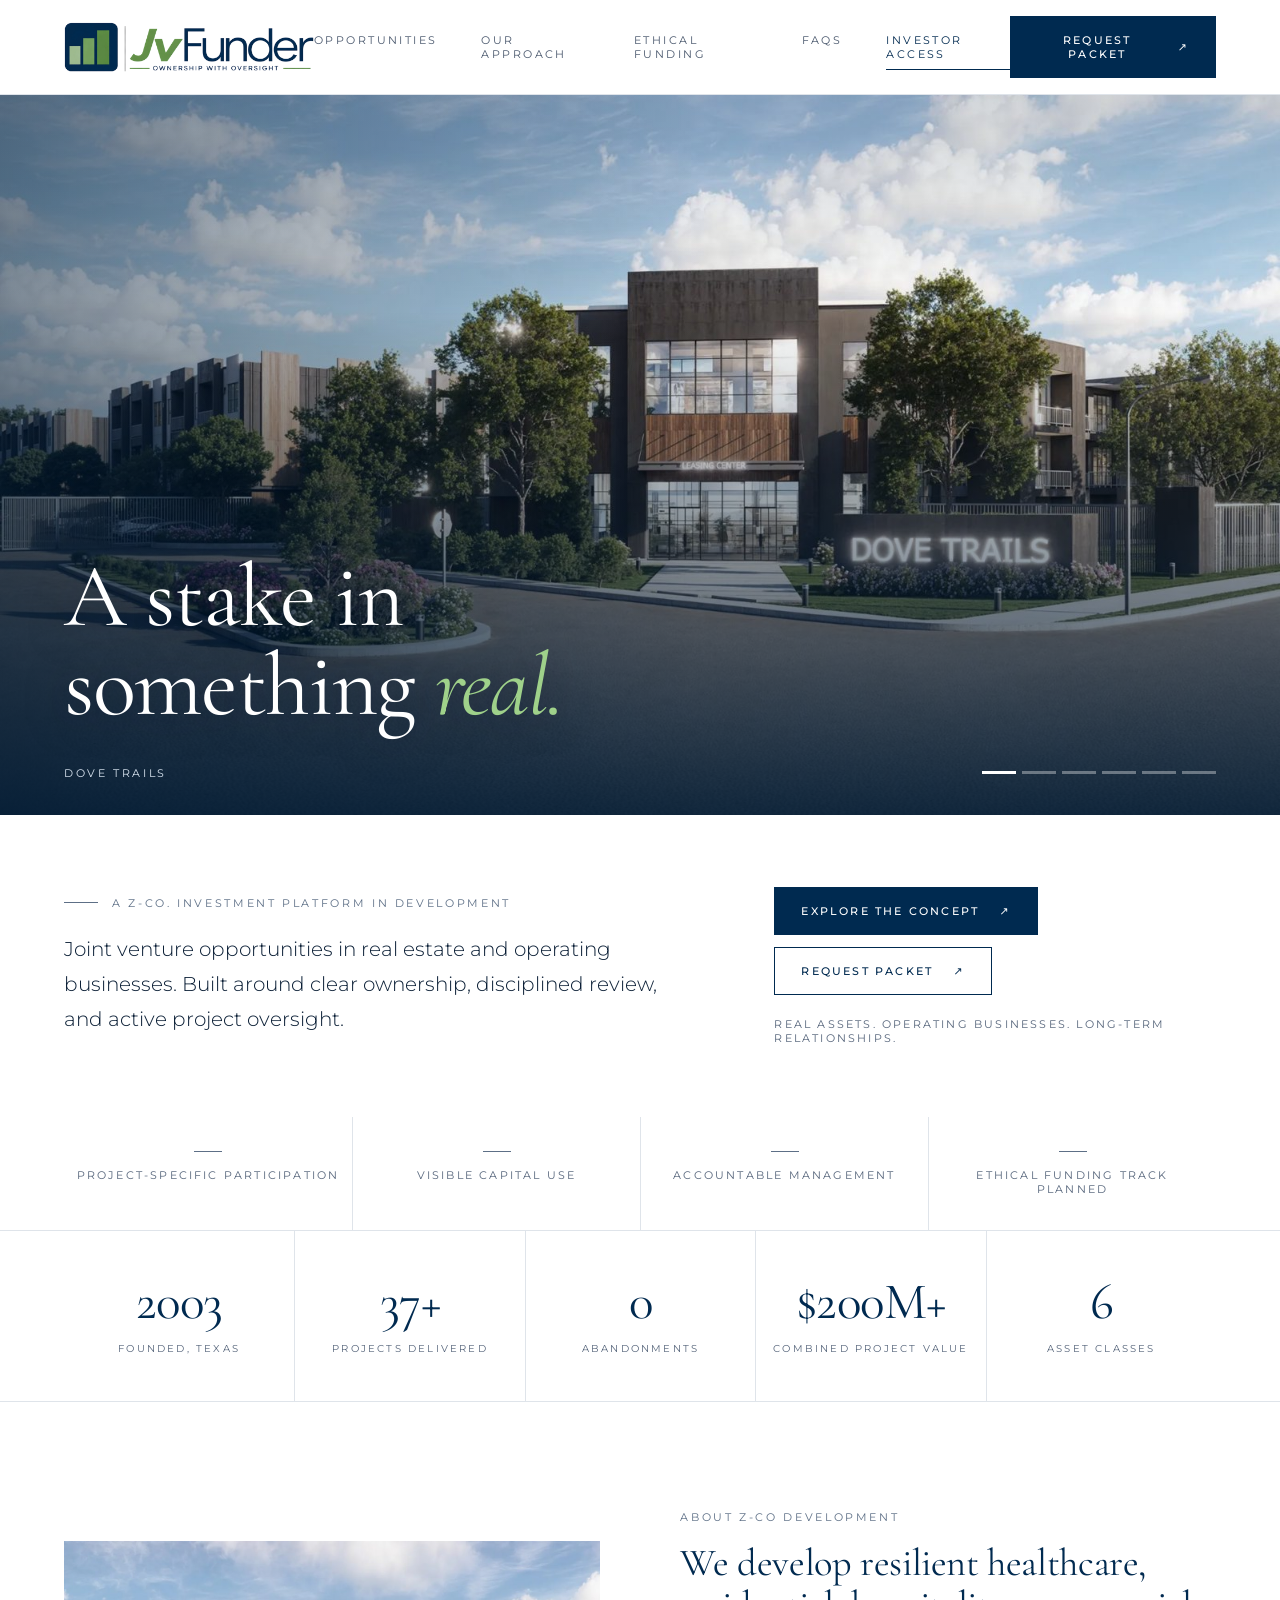
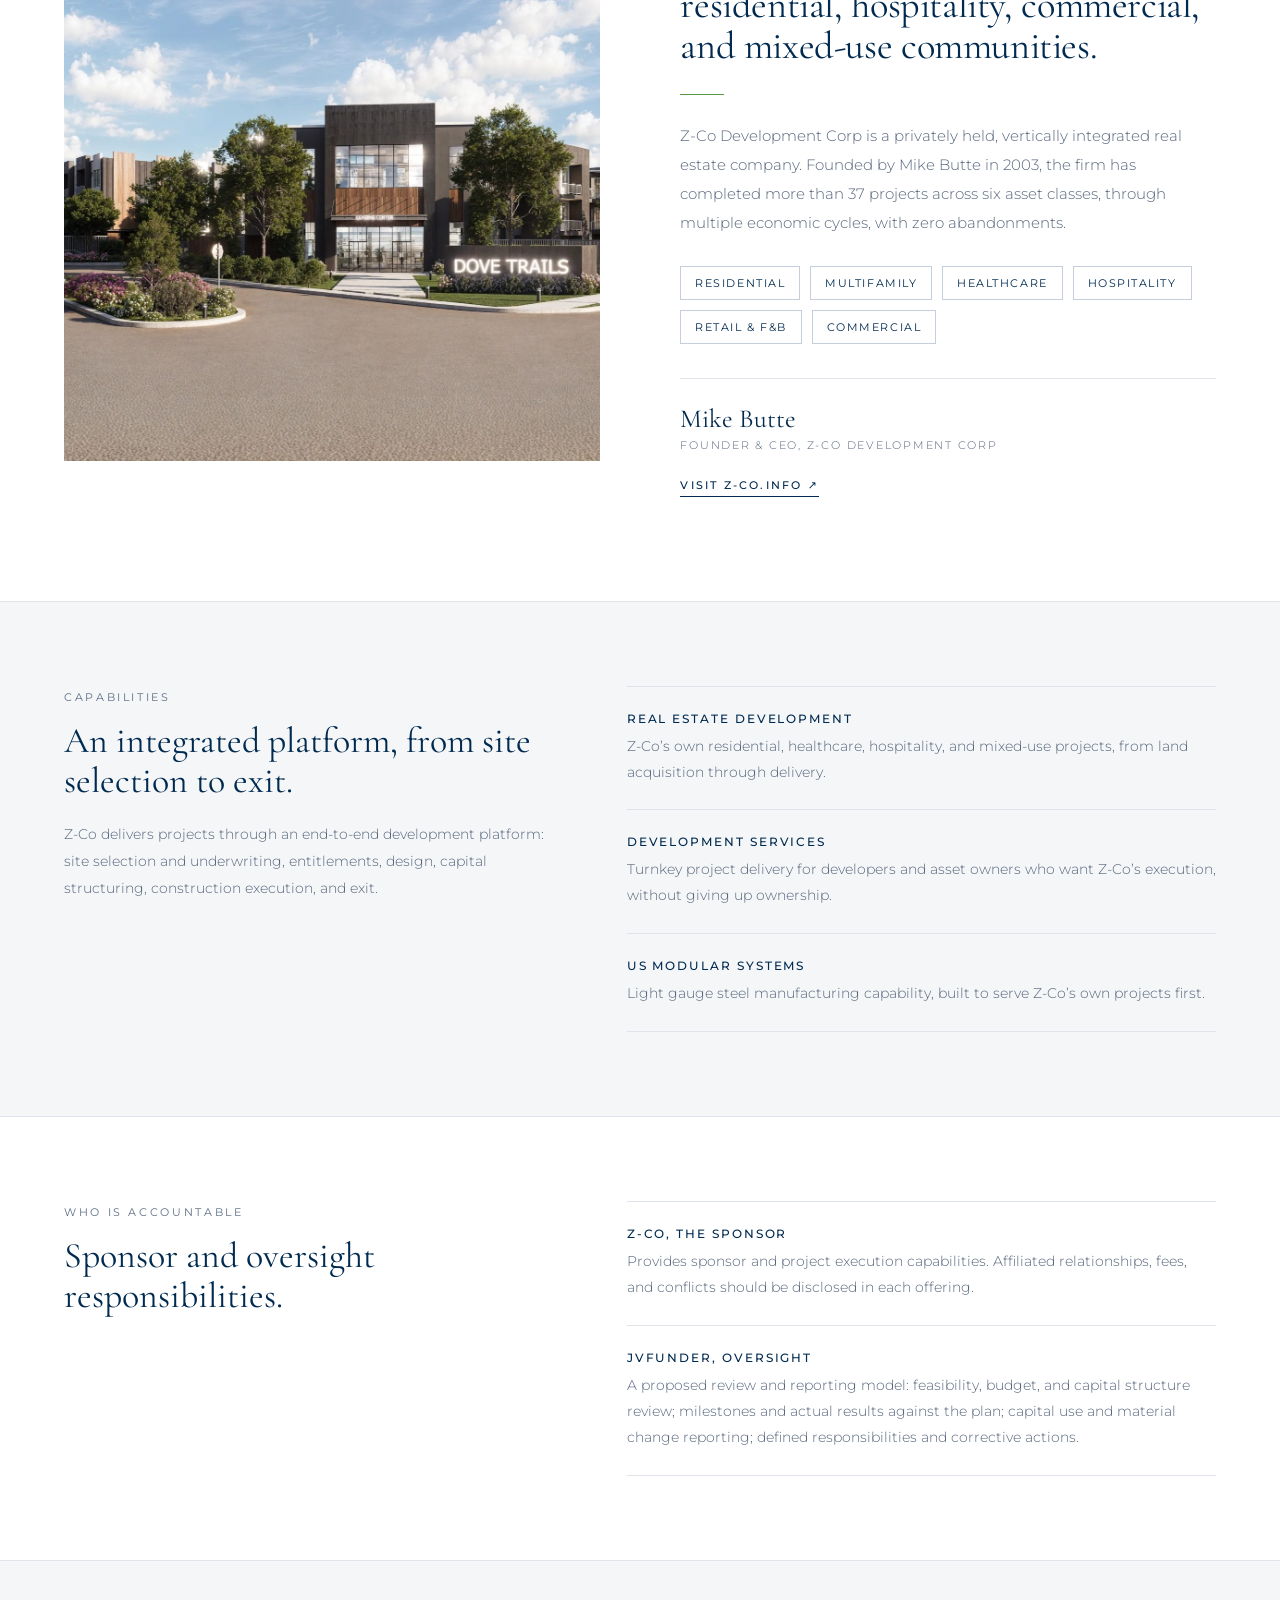
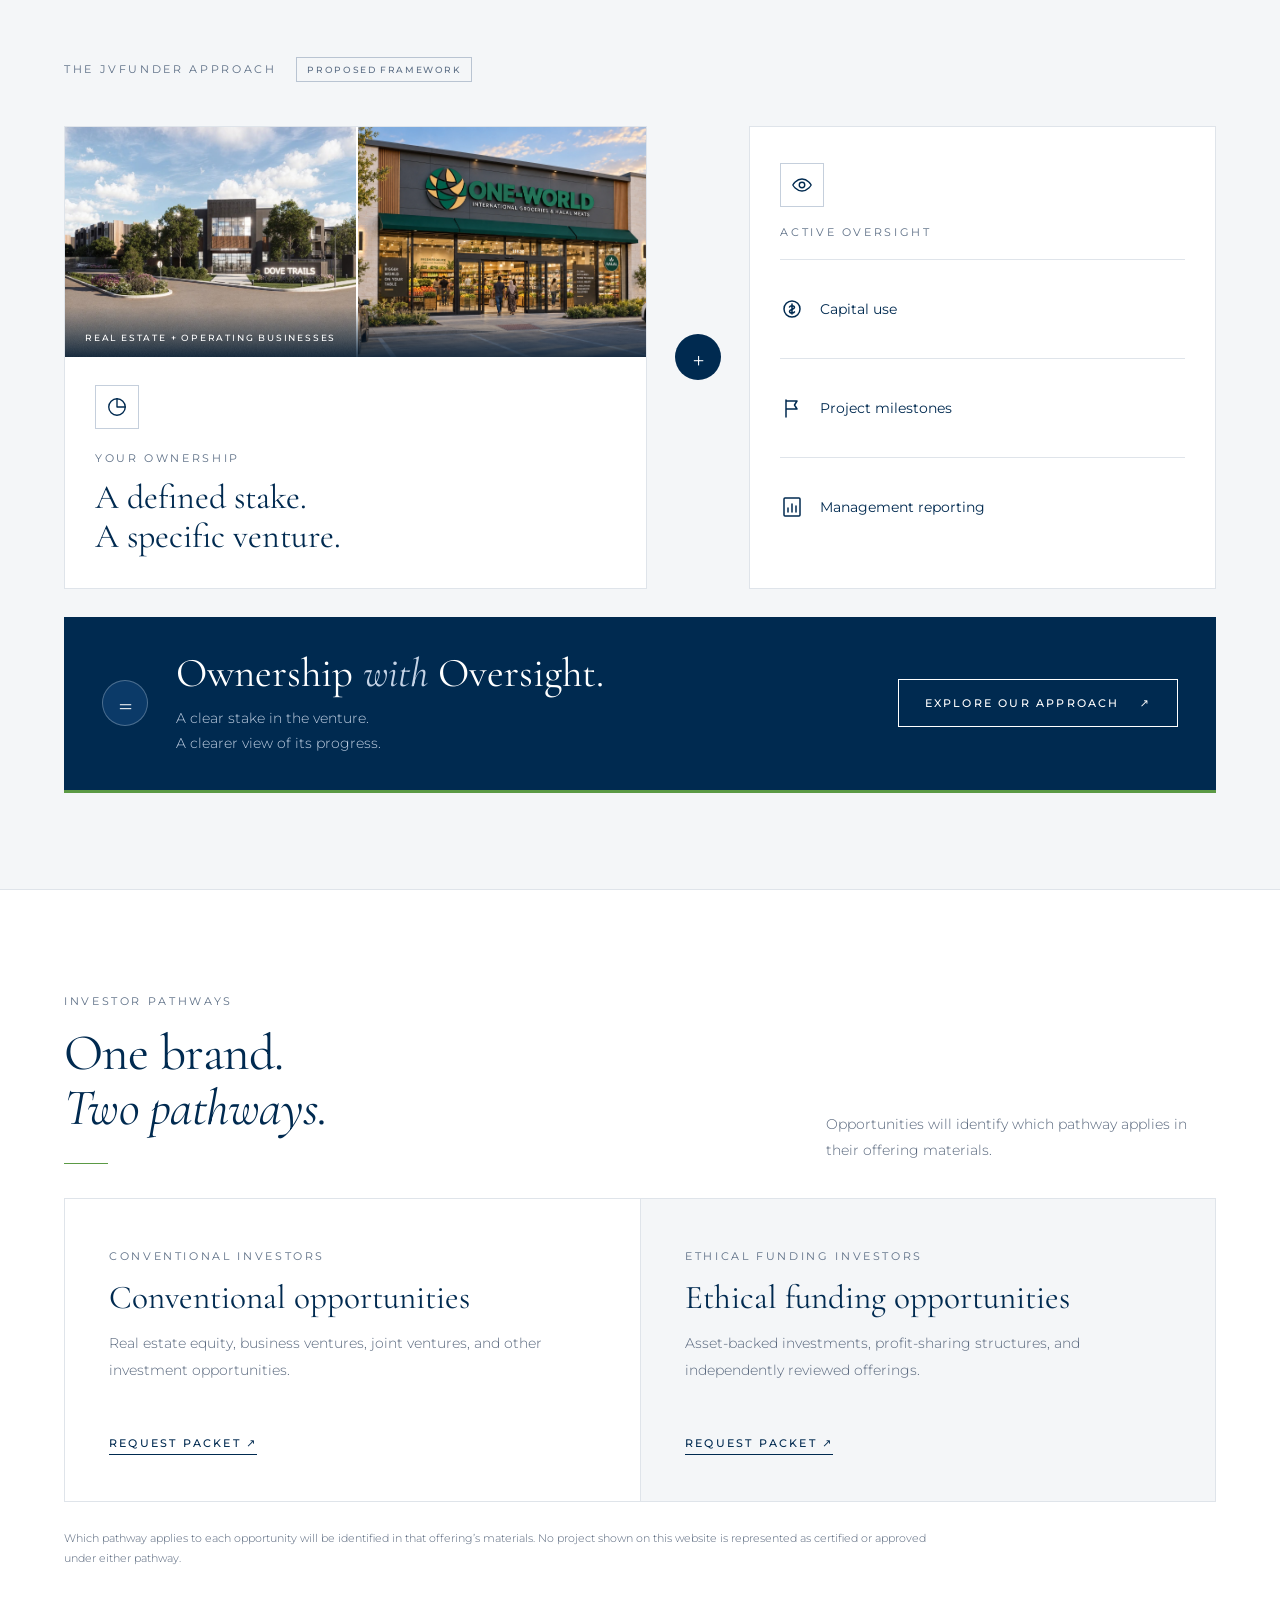
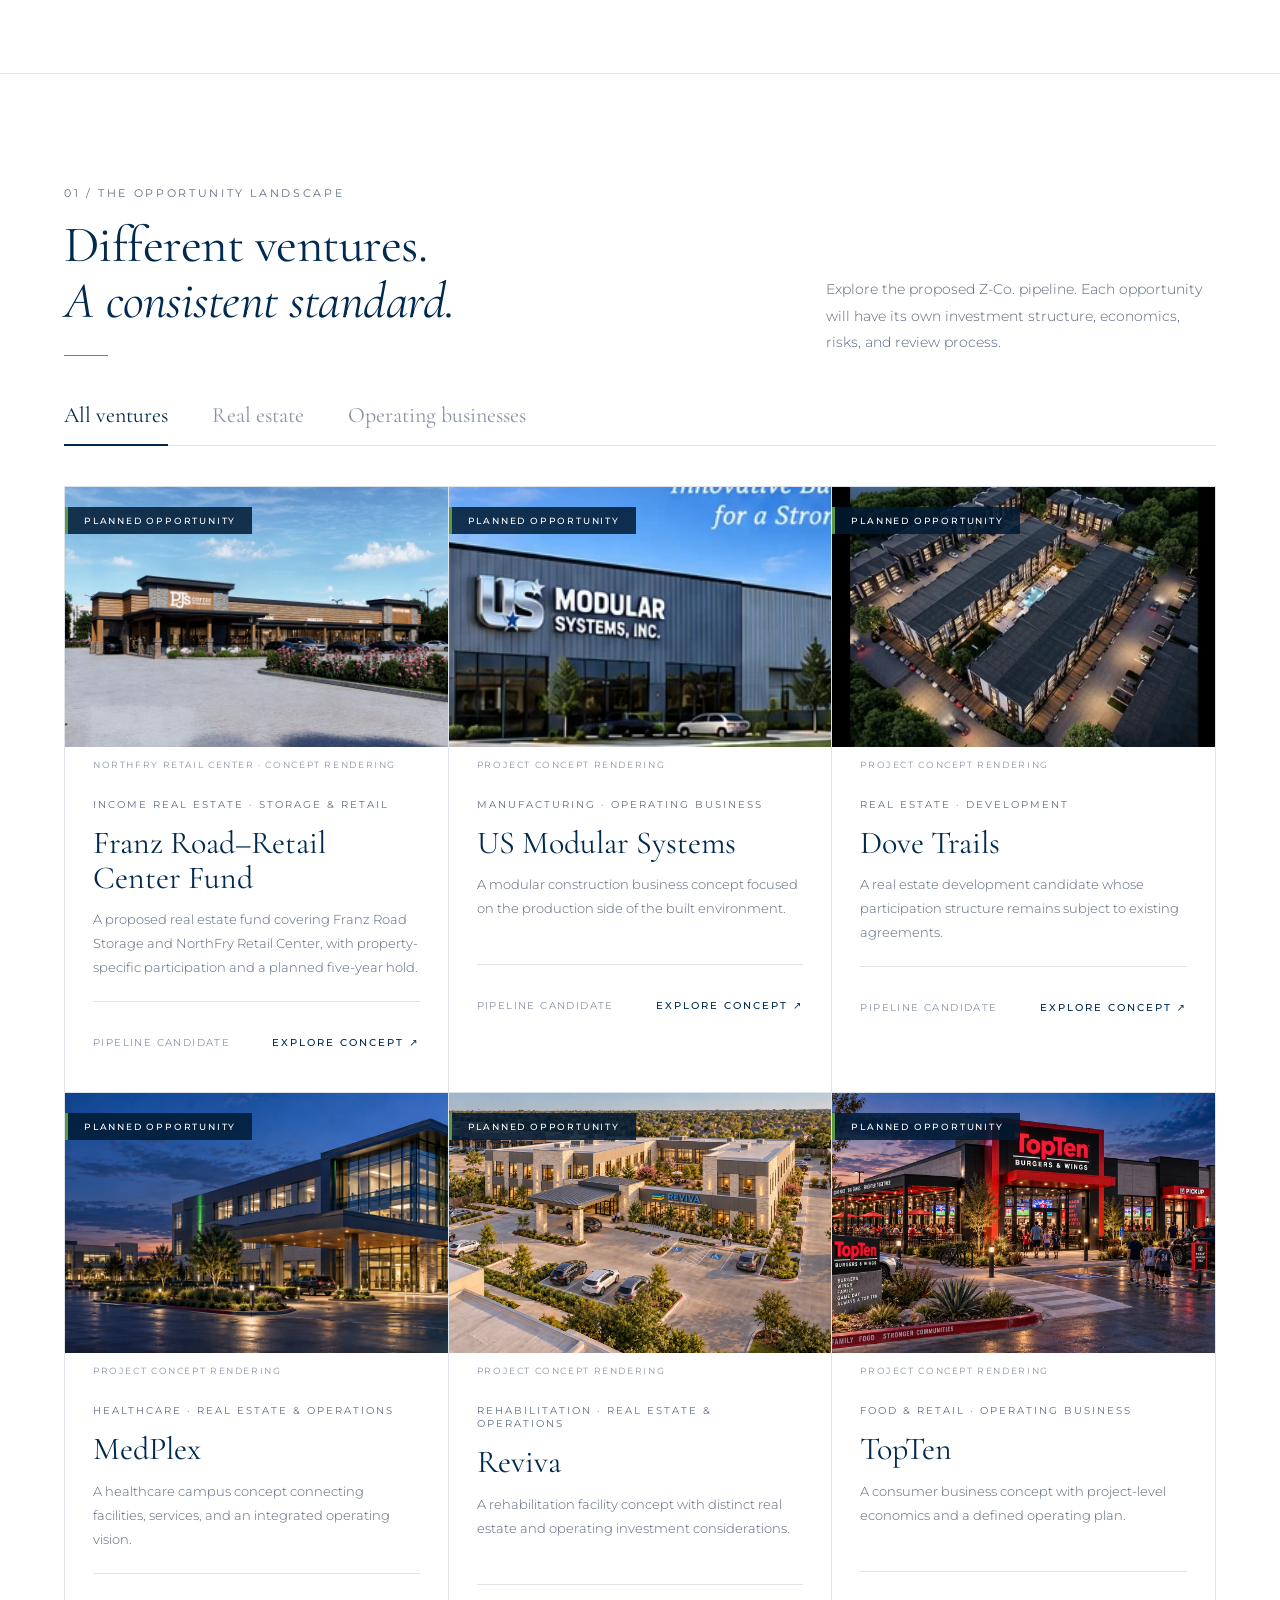
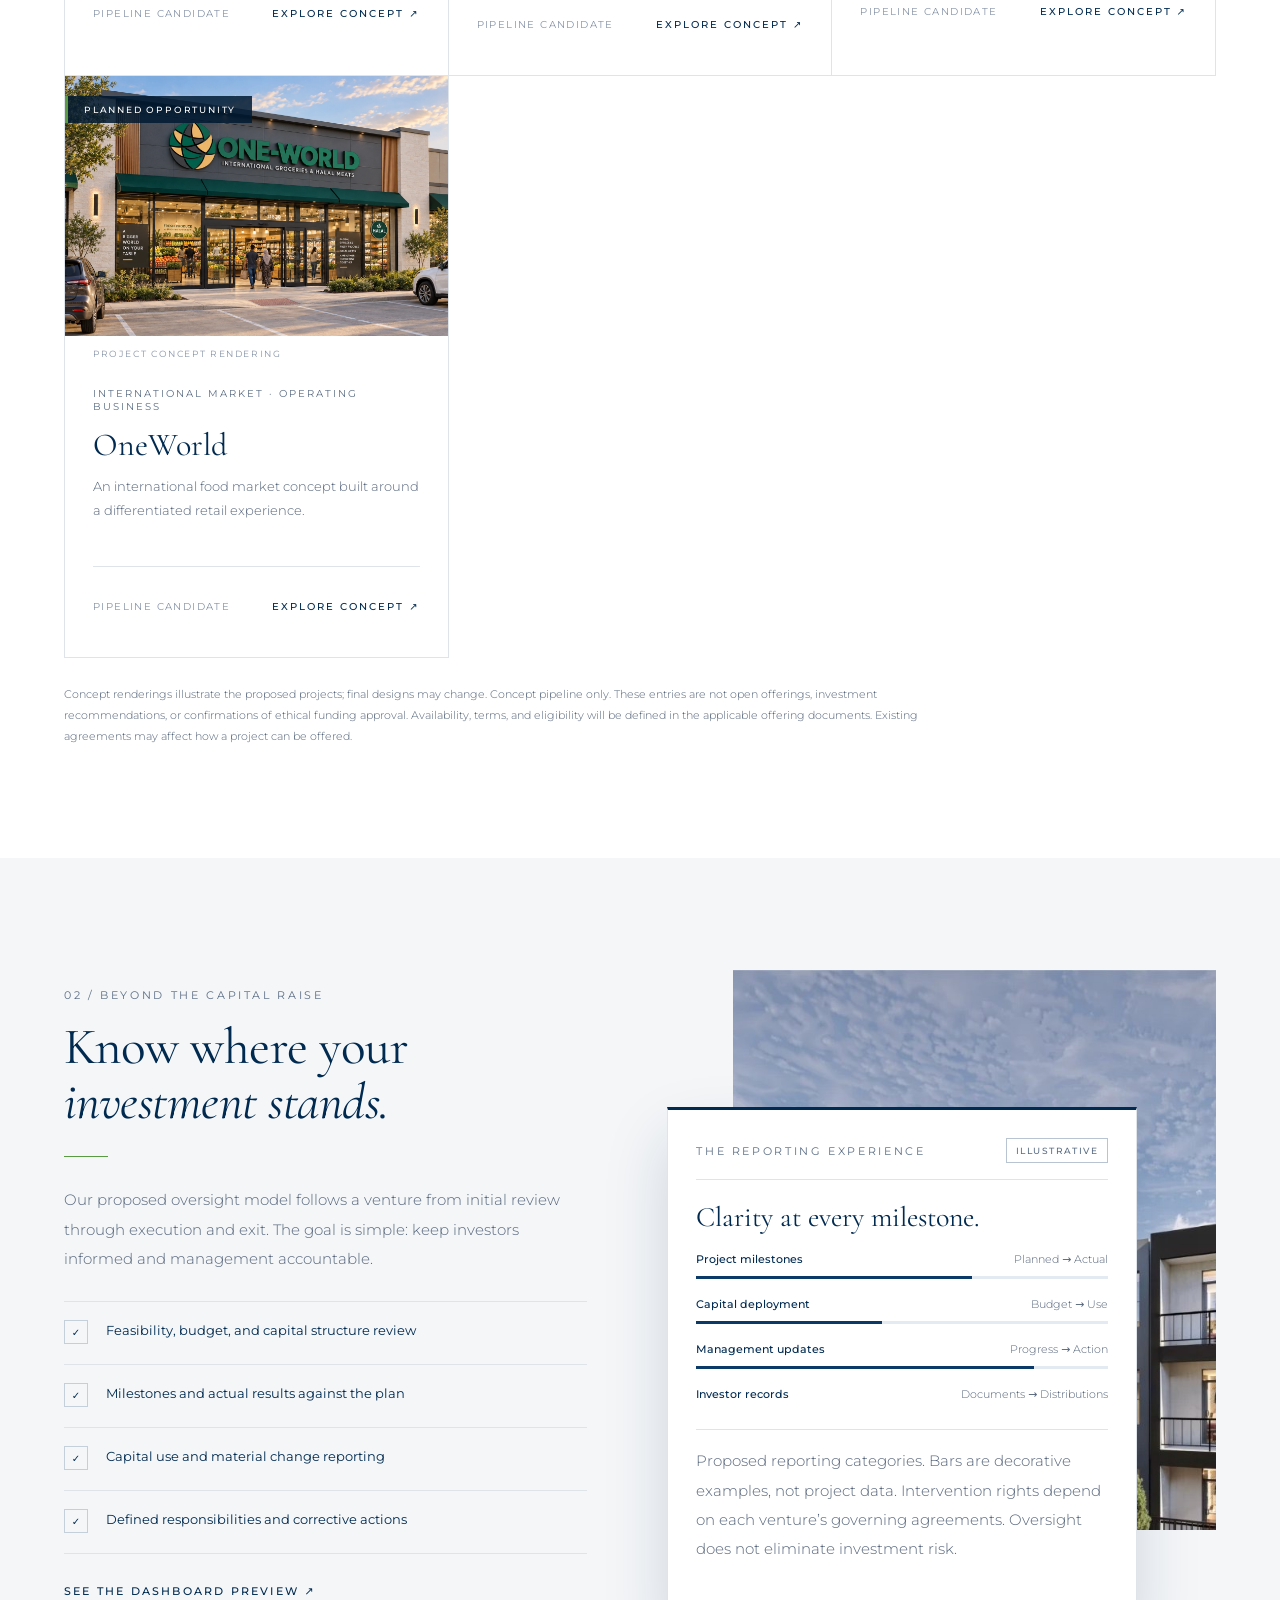
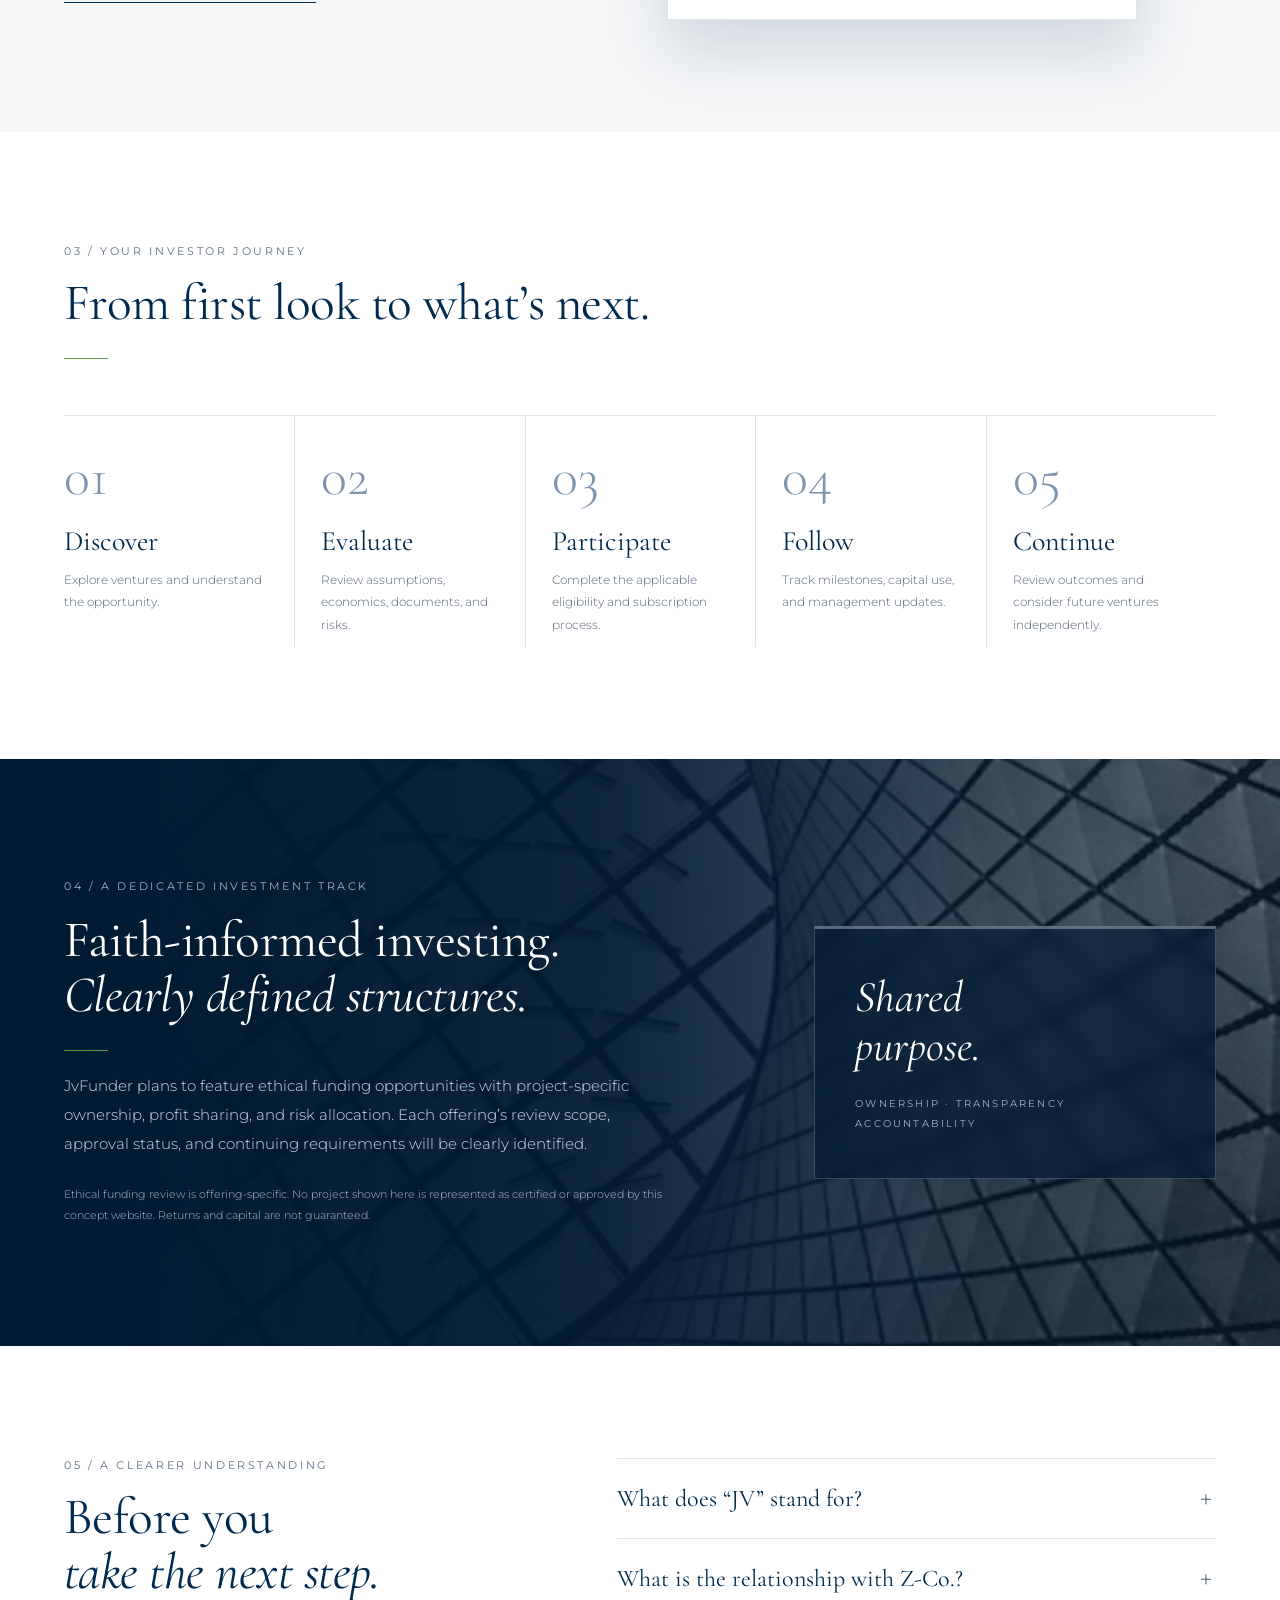
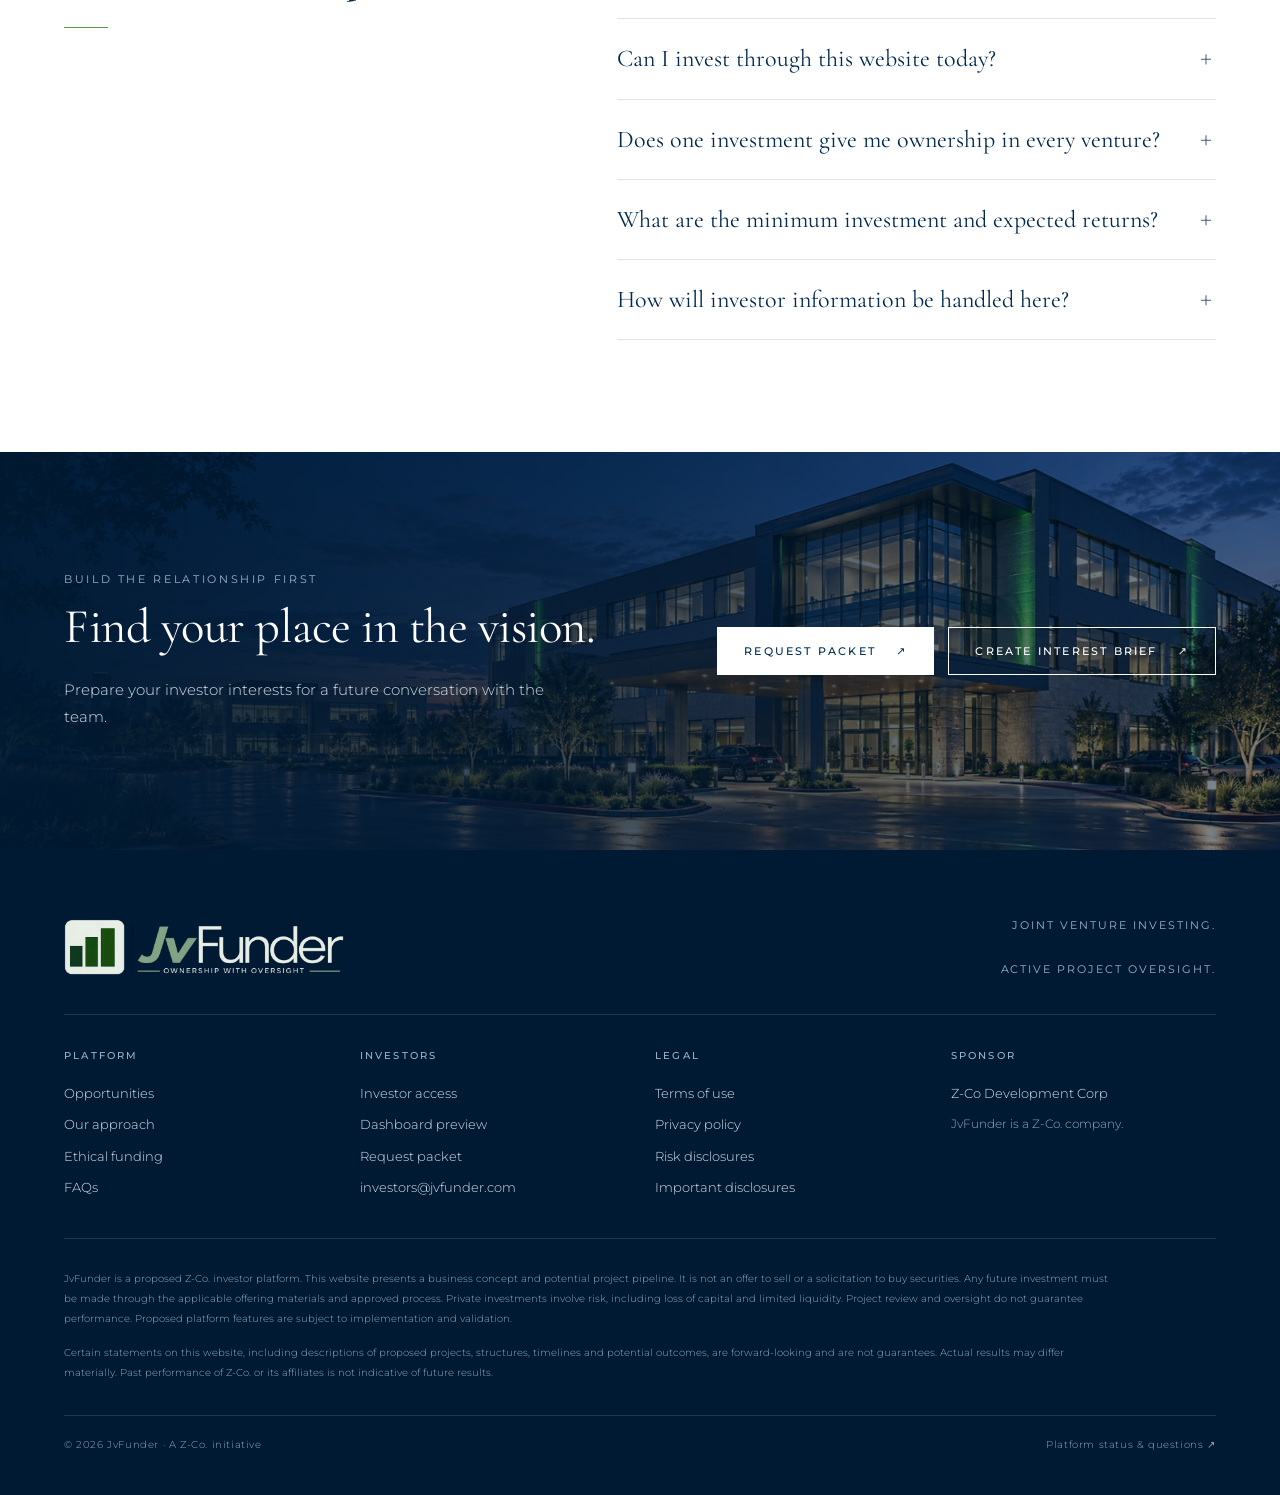
==== commit 817b56b5: "CEO feedback pass: project pages, investor pathways, dashboard preview, expanded credibility, thank-" ====
--- a/index.html
+++ b/index.html
@@ -1,4 +1,5 @@
-<!doctype html><html lang="en"><head><meta charset="utf-8"><meta name="viewport" content="width=device-width,initial-scale=1"><meta name="description" content="Discover JvFunder, Z-Co.’s planned platform for joint venture investment in real estate and operating businesses with active project oversight."><title>JvFunder — Ownership with oversight</title><link rel="icon" type="image/png" href="assets/favicon.png"><link rel="stylesheet" href="styles.css">
+<!doctype html><html lang="en"><head><meta charset="utf-8"><meta name="viewport" content="width=device-width,initial-scale=1"><meta name="description" content="Discover JvFunder, Z-Co.’s planned platform for joint venture investment in real estate and operating businesses with active project oversight."><title>JvFunder — Ownership with oversight</title><meta property="og:type" content="website"><meta property="og:site_name" content="JvFunder"><meta property="og:title" content="JvFunder — Ownership with oversight"><meta property="og:description" content="Joint venture opportunities in real estate and operating businesses, built around clear ownership, disciplined review, and active project oversight."><meta property="og:image" content="https://jvfunder.com/assets/dovetrails-hero.jpg"><link rel="canonical" href="https://jvfunder.com/">
+<link rel="icon" type="image/png" href="assets/favicon.png"><link rel="stylesheet" href="styles.css">
 </head><body>
 <nav aria-label="Main navigation">
 <a class="logo" href="index.html" aria-label="JvFunder — Ownership with oversight"><img src="assets/logo.png" alt="JvFunder — Ownership with oversight" width="900" height="180"></a>
@@ -16,7 +17,7 @@
 <p class="intro">Joint venture opportunities in real estate and operating businesses. Built around clear ownership, disciplined review, and active project oversight.</p>
 </div>
 <div class="intro-cta">
-<a class="btn light" href="#opportunities">Explore the concept <span>↗</span></a>
+<div class="intro-btns"><a class="btn light" href="#opportunities">Explore the concept <span>↗</span></a><button type="button" class="btn outline" data-inquiry>Request packet <span>↗</span></button></div>
 <span class="hero-note">Real assets. Operating businesses. Long-term relationships.</span>
 </div>
 </section>
@@ -32,6 +33,22 @@
 <ul class="asset-classes"><li>Residential</li><li>Multifamily</li><li>Healthcare</li><li>Hospitality</li><li>Retail &amp; F&amp;B</li><li>Commercial</li></ul>
 <div class="sig"><strong>Mike Butte</strong><span>Founder &amp; CEO, Z-Co Development Corp</span></div>
 <a class="textlink" href="https://www.z-co.info" rel="noopener">Visit z-co.info <span>↗</span></a>
+</div>
+</div>
+
+<div class="capabilities">
+<div class="cap-head"><span class="small">Capabilities</span><h3>An integrated platform, from site selection to exit.</h3><p>Z-Co delivers projects through an end-to-end development platform: site selection and underwriting, entitlements, design, capital structuring, construction execution, and exit.</p></div>
+<div class="cap-grid">
+<div><h4>Real estate development</h4><p>Z-Co’s own residential, healthcare, hospitality, and mixed-use projects, from land acquisition through delivery.</p></div>
+<div><h4>Development services</h4><p>Turnkey project delivery for developers and asset owners who want Z-Co’s execution, without giving up ownership.</p></div>
+<div><h4>US Modular Systems</h4><p>Light gauge steel manufacturing capability, built to serve Z-Co’s own projects first.</p></div>
+</div>
+</div>
+<div class="accountable">
+<div class="acc-head"><span class="small">Who is accountable</span><h3>Sponsor and oversight responsibilities.</h3></div>
+<div class="acc-grid">
+<div><h4>Z-Co, the sponsor</h4><p>Provides sponsor and project execution capabilities. Affiliated relationships, fees, and conflicts should be disclosed in each offering.</p></div>
+<div><h4>JvFunder, oversight</h4><p>A proposed review and reporting model: feasibility, budget, and capital structure review; milestones and actual results against the plan; capital use and material change reporting; defined responsibilities and corrective actions.</p></div>
 </div>
 </div>
 </section>
@@ -50,9 +67,18 @@
 </div>
 <div class="eq-result"><span class="eq-op" aria-hidden="true">=</span><div><h3>Ownership <em>with</em> Oversight.</h3><p>A clear stake in the venture.<br>A clearer view of its progress.</p></div><a class="btn outline" href="#oversight">Explore our approach <span>↗</span></a></div>
 </section>
+<section class="pathways" id="pathways">
+<div class="section-head"><div><div class="small">Investor pathways</div><h2>One brand.<br><em>Two pathways.</em></h2></div><p>Opportunities will identify which pathway applies in their offering materials.</p></div>
+<div class="path-grid">
+<article><span class="small">Conventional investors</span><h3>Conventional opportunities</h3><p>Real estate equity, business ventures, joint ventures, and other investment opportunities.</p><button type="button" class="textlink" data-inquiry>Request packet <span>↗</span></button></article>
+<article><span class="small">Ethical funding investors</span><h3>Ethical funding opportunities</h3><p>Asset-backed investments, profit-sharing structures, and independently reviewed offerings.</p><button type="button" class="textlink" data-inquiry>Request packet <span>↗</span></button></article>
+</div>
+<p class="portfolio-note">Which pathway applies to each opportunity will be identified in that offering’s materials. No project shown on this website is represented as certified or approved under either pathway.</p>
+</section>
+
 
 <section class="section" id="opportunities"><div class="section-head"><div><div class="small">01 / The opportunity landscape</div><h2>Different ventures.<br><em>A consistent standard.</em></h2></div><p>Explore the proposed Z-Co. pipeline. Each opportunity will have its own investment structure, economics, risks, and review process.</p></div><div class="filters" role="group" aria-label="Filter opportunities"><button class="filter active" data-filter="all" aria-pressed="true">All ventures</button><button class="filter" data-filter="real" aria-pressed="false">Real estate</button><button class="filter" data-filter="business" aria-pressed="false">Operating businesses</button></div><div class="projects" id="projects"></div><p class="portfolio-note">Concept renderings illustrate the proposed projects; final designs may change. Concept pipeline only. These entries are not open offerings, investment recommendations, or confirmations of ethical funding approval. Availability, terms, and eligibility will be defined in the applicable offering documents. Existing agreements may affect how a project can be offered.</p></section>
-<section class="section oversight" id="oversight"><div><div class="small">02 / Beyond the capital raise</div><h2>Know where your<br><em>investment stands.</em></h2><p>Our proposed oversight model follows a venture from initial review through execution and exit. The goal is simple: keep investors informed and management accountable.</p><ul class="checks"><li>Feasibility, budget, and capital structure review</li><li>Milestones and actual results against the plan</li><li>Capital use and material change reporting</li><li>Defined responsibilities and corrective actions</li></ul></div><div class="photo-stack"><img class="photo-stack-img" src="assets/about.jpg" alt="Residential community concept rendering" width="773" height="702" loading="lazy"><div class="report"><div class="report-top"><span class="small">The reporting experience</span><span class="pill">ILLUSTRATIVE</span></div><h3>Clarity at every milestone.</h3><div class="row"><strong>Project milestones</strong><span>Planned → Actual</span></div><div class="progress"><div style="width:67%"></div></div><div class="row"><strong>Capital deployment</strong><span>Budget → Use</span></div><div class="progress"><div style="width:45%"></div></div><div class="row"><strong>Management updates</strong><span>Progress → Action</span></div><div class="progress"><div style="width:82%"></div></div><div class="row"><strong>Investor records</strong><span>Documents → Distributions</span></div><p class="report-foot">Proposed reporting categories. Bars are decorative examples, not project data. Intervention rights depend on each venture’s governing agreements. Oversight does not eliminate investment risk.</p></div></div>
+<section class="section oversight" id="oversight"><div><div class="small">02 / Beyond the capital raise</div><h2>Know where your<br><em>investment stands.</em></h2><p>Our proposed oversight model follows a venture from initial review through execution and exit. The goal is simple: keep investors informed and management accountable.</p><ul class="checks"><li>Feasibility, budget, and capital structure review</li><li>Milestones and actual results against the plan</li><li>Capital use and material change reporting</li><li>Defined responsibilities and corrective actions</li></ul><a class="textlink" href="investor-dashboard.html">See the dashboard preview <span>↗</span></a></div><div class="photo-stack"><img class="photo-stack-img" src="assets/about.jpg" alt="Residential community concept rendering" width="773" height="702" loading="lazy"><div class="report"><div class="report-top"><span class="small">The reporting experience</span><span class="pill">ILLUSTRATIVE</span></div><h3>Clarity at every milestone.</h3><div class="row"><strong>Project milestones</strong><span>Planned → Actual</span></div><div class="progress"><div style="width:67%"></div></div><div class="row"><strong>Capital deployment</strong><span>Budget → Use</span></div><div class="progress"><div style="width:45%"></div></div><div class="row"><strong>Management updates</strong><span>Progress → Action</span></div><div class="progress"><div style="width:82%"></div></div><div class="row"><strong>Investor records</strong><span>Documents → Distributions</span></div><p class="report-foot">Proposed reporting categories. Bars are decorative examples, not project data. Intervention rights depend on each venture’s governing agreements. Oversight does not eliminate investment risk.</p></div></div>
 </section>
 <section class="section"><div class="small">03 / Your investor journey</div><h2>From first look to what’s next.</h2><div class="journey"><div class="step"><b>01</b><h3>Discover</h3><p>Explore ventures and understand the opportunity.</p></div><div class="step"><b>02</b><h3>Evaluate</h3><p>Review assumptions, economics, documents, and risks.</p></div><div class="step"><b>03</b><h3>Participate</h3><p>Complete the applicable eligibility and subscription process.</p></div><div class="step"><b>04</b><h3>Follow</h3><p>Track milestones, capital use, and management updates.</p></div><div class="step"><b>05</b><h3>Continue</h3><p>Review outcomes and consider future ventures independently.</p></div></div></section>
 <section class="section ethical" id="ethical"><div class="seal" aria-hidden="true"><span>Shared<br>purpose.</span><p>OWNERSHIP · TRANSPARENCY<br>ACCOUNTABILITY</p></div><div><div class="small eyebrow">04 / A dedicated investment track</div><h2>Faith-informed investing.<br><em>Clearly defined structures.</em></h2><p class="copy">JvFunder plans to feature ethical funding opportunities with project-specific ownership, profit sharing, and risk allocation. Each offering’s review scope, approval status, and continuing requirements will be clearly identified.</p><small>Ethical funding review is offering-specific. No project shown here is represented as certified or approved by this concept website. Returns and capital are not guaranteed.</small></div></section>
@@ -65,7 +91,7 @@
 </div>
 <div class="foot-cols">
 <div><h4>Platform</h4><a href="#opportunities">Opportunities</a><a href="#oversight">Our approach</a><a href="#ethical">Ethical funding</a><a href="#questions">FAQs</a></div>
-<div><h4>Investors</h4><a href="investor-access.html">Investor access</a><a href="investor-access.html#request">Request packet</a><a href="mailto:investors@jvfunder.com">investors@jvfunder.com</a></div>
+<div><h4>Investors</h4><a href="investor-access.html">Investor access</a><a href="investor-dashboard.html">Dashboard preview</a><a href="investor-access.html#request">Request packet</a><a href="mailto:investors@jvfunder.com">investors@jvfunder.com</a></div>
 <div><h4>Legal</h4><a href="legal.html#terms">Terms of use</a><a href="legal.html#privacy">Privacy policy</a><a href="legal.html#risk">Risk disclosures</a><a href="legal.html#disclosures">Important disclosures</a></div>
 <div><h4>Sponsor</h4><a href="https://www.z-co.info" rel="noopener">Z-Co Development Corp</a><span class="foot-note">JvFunder is a Z-Co. company.</span></div>
 </div>
@@ -95,8 +121,9 @@
 <p class="status" role="status" aria-live="polite"></p>
 </form>
 </dialog>
-<dialog id="detail"><button class="close" aria-label="Close project details" onclick="this.closest('dialog').close()">×</button><div class="small">Potential pipeline / Not open for investment</div><h2 class="modal-title" id="detail-title"></h2><img class="detail-render" id="detail-render" alt=""><p class="modal-copy" id="detail-copy"></p><p class="modal-copy">Offering structure, capital requirements, investor economics, fees, risks, and any ethical funding review status must be established before participation. No investment terms are presented here.</p><div class="form-actions"><button type="button" class="btn" data-inquiry>Request packet ↗</button><button class="btn outline" onclick="document.getElementById('detail').close();openProfile()">Create interest brief ↗</button></div></dialog>
+
 <dialog id="profile"><button class="close" aria-label="Close investor interest" onclick="this.closest('dialog').close()">×</button><div class="small">A starting point for your conversation</div><h2 class="modal-title">Your investor interests.</h2><p class="modal-copy">Create a brief to keep or share yourself. This tool does not submit an inquiry or reserve an investment.</p><form id="interest-form"><label for="sector">Area of interest</label><select id="sector"><option>Real estate and operating businesses</option><option>Real estate</option><option>Operating businesses</option><option>Healthcare ventures</option><option>Manufacturing ventures</option><option>Food and retail ventures</option></select><label for="track">Investment preference</label><select id="track"><option>Explore all available structures</option><option>Ethical funding offerings only</option><option>Learn more about ethical funding</option></select><label for="priority">What matters most?</label><select id="priority"><option>Clear ownership and oversight</option><option>Potential operating distributions</option><option>Long-term capital growth</option><option>Understanding the project and risks</option></select><p class="form-note">Selections stay in this browser until cleared. No contact information is collected. No data is sent to Z-Co.</p><div style="display:flex;gap:10px;flex-wrap:wrap"><button class="btn" type="submit">Download my brief ↓</button><button class="btn outline" type="button" id="clear">Clear selections</button></div><p class="status" id="status" role="status"></p></form></dialog>
 <script src="site.js"></script>
 <script src="inquiry.js"></script>
+<script src="projects.js"></script>
 <script src="app.js"></script></body></html>
--- a/styles.css
+++ b/styles.css
@@ -343,3 +343,119 @@
 .cta-actions .btn{width:100%}
 }
 @media(max-width:480px){.foot-cols{grid-template-columns:1fr}}
+/* card link + textlink button */
+a.textbtn{display:inline-flex;align-items:center}
+button.textlink{background:none;border:0;border-bottom:1px solid var(--navy);padding:0 0 4px;font:500 11px var(--font);letter-spacing:.2em;text-transform:uppercase;color:var(--navy);cursor:pointer}
+.checks+.textlink{margin-top:30px}
+/* intro buttons */
+.intro-btns{display:flex;gap:12px;flex-wrap:wrap}
+.intro-band .btn.outline{border-color:var(--navy);color:var(--navy);background:transparent}
+.intro-band .btn.outline:hover{background:var(--navy);color:#fff}
+/* pathways */
+.pathways{background:var(--white);padding:104px 5%;border-bottom:1px solid var(--line)}
+.path-grid{display:grid;grid-template-columns:1fr 1fr;gap:0;border:1px solid var(--line);margin-top:34px}
+.path-grid article{padding:46px 44px;background:var(--white)}
+.path-grid article+article{border-left:1px solid var(--line);background:var(--paper)}
+.path-grid h3{font:400 clamp(28px,2.6vw,38px)/1.1 var(--serif);color:var(--navy);margin:16px 0 14px}
+.path-grid p{font-size:14px;line-height:1.9;color:var(--muted);max-width:440px;margin-bottom:26px}
+/* credibility expansion */
+.capabilities,.accountable{padding:84px 5%;border-top:1px solid var(--line)}
+.capabilities{display:grid;grid-template-columns:.9fr 1.1fr;gap:7%;align-items:start;background:var(--paper)}
+.cap-head h3,.acc-head h3{font:400 clamp(28px,2.8vw,40px)/1.12 var(--serif);color:var(--navy);margin:16px 0 0}
+.cap-head p{margin-top:20px;font-size:14px;line-height:1.95;color:var(--muted);max-width:480px}
+.cap-grid{display:grid;grid-template-columns:1fr;gap:0;border-top:1px solid var(--line)}
+.cap-grid>div,.acc-grid>div{padding:24px 0;border-bottom:1px solid var(--line)}
+.cap-grid h4,.acc-grid h4{margin:0 0 8px;font:500 12px var(--font);letter-spacing:.16em;text-transform:uppercase;color:var(--navy)}
+.cap-grid p,.acc-grid p{margin:0;font-size:14px;line-height:1.85;color:var(--muted)}
+.accountable{display:grid;grid-template-columns:.9fr 1.1fr;gap:7%;align-items:start;background:var(--white)}
+.acc-grid{border-top:1px solid var(--line)}
+/* project pages */
+.project-hero{display:grid;grid-template-columns:1fr 1.15fr;background:var(--navy-deep);color:#fff;min-height:520px}
+.project-hero-text{padding:84px 5% 72px;display:flex;flex-direction:column;justify-content:center;align-items:flex-start}
+.project-hero-text .small{color:#9fb2c9}
+.project-hero-text h1{font:400 clamp(40px,4.6vw,68px)/1.04 var(--serif);margin:18px 0 22px}
+.project-hero-text p{font-size:16px;line-height:1.85;color:#d3deea;max-width:520px}
+.crumb{font-size:11px;font-weight:400;letter-spacing:.2em;text-transform:uppercase;color:#9fb2c9;margin-bottom:34px}
+.crumb:hover{color:#fff}
+.hero-btns{display:flex;gap:12px;flex-wrap:wrap;margin-top:34px}
+.page-hero .hero-btns{margin-top:30px}
+.page-hero .btn.light:hover,.project-hero .btn.light:hover{background:#fff;color:var(--navy)}
+.project-hero-img{position:relative;min-height:340px;background:#0a2744}
+.project-hero-img img{position:absolute;inset:0;width:100%;height:100%;object-fit:cover}
+.project-hero-img .badge{top:24px}
+.project-body{display:grid;grid-template-columns:1.5fr 1fr;gap:7%;padding:96px 5%;background:var(--white)}
+.project-main h2{font-size:clamp(28px,3vw,42px);margin:16px 0 0}
+.project-main p{margin-top:22px;font-size:15px;line-height:1.95;color:var(--muted);max-width:700px}
+.project-main .lead-p{font-size:18px;color:var(--ink)}
+.project-main .note{font-size:11px;line-height:1.9;margin-top:30px;padding-top:20px;border-top:1px solid var(--line)}
+.project-side{background:var(--paper);padding:34px 34px 20px;align-self:start}
+.facts{margin:18px 0 0}
+.facts div{padding:16px 0;border-top:1px solid var(--line)}
+.facts dt{font-size:10px;font-weight:500;letter-spacing:.2em;text-transform:uppercase;color:var(--slate)}
+.facts dd{margin:6px 0 0;font-size:14px;line-height:1.6;color:var(--navy)}
+.project-info{display:grid;grid-template-columns:repeat(3,1fr);gap:0;background:var(--paper);border-top:1px solid var(--line);border-bottom:1px solid var(--line)}
+.project-info>div{padding:56px 40px;border-left:1px solid var(--line)}
+.project-info>div:first-child{border-left:0;padding-left:5%}
+.project-info>div:last-child{padding-right:5%}
+.project-info h3{font:400 28px/1.15 var(--serif);color:var(--navy);margin:14px 0 14px}
+.project-info p{font-size:13px;line-height:1.9;color:var(--muted)}
+.project-cta{display:flex;justify-content:space-between;align-items:center;gap:30px;padding:72px 5%;background:var(--navy);color:#fff}
+.project-cta .small{color:#9fb2c9}
+.project-cta h2{color:#fff;margin:14px 0 0}
+.project-cta h2:after{display:none}
+.project-cta .btn{background:#fff;border-color:#fff;color:var(--navy);white-space:nowrap}
+.project-cta .btn:hover{background:#dfe8f2;border-color:#dfe8f2}
+.project-more{padding:84px 5% 96px;background:var(--white)}
+.mini-grid{display:grid;grid-template-columns:repeat(3,1fr);gap:0;border:1px solid var(--line);margin-top:26px}
+.mini-card{display:block;border-left:1px solid var(--line)}
+.mini-card:first-child{border-left:0}
+.mini-card img{display:block;width:100%;height:190px;object-fit:cover}
+.mini-card div{padding:22px 24px 26px}
+.mini-card strong{display:block;margin-top:8px;font:400 26px/1.15 var(--serif);color:var(--navy)}
+.mini-card:hover strong{text-decoration:underline}
+/* dashboard preview */
+.dash-section{padding:70px 5% 40px;background:var(--paper)}
+.dash-note{max-width:880px;margin:0 auto 34px;border-left:3px solid var(--navy);background:#fff;padding:18px 22px;font-size:13px;line-height:1.8;color:var(--muted)}
+.dash-note strong{color:var(--navy);font-weight:500}
+.dash-frame{max-width:1120px;margin:0 auto;background:#fff;border:1px solid #cfd8e3;box-shadow:0 30px 70px #00294f22}
+.dash-bar{display:flex;align-items:center;gap:16px;padding:12px 18px;background:#eef2f6;border-bottom:1px solid var(--line)}
+.dash-dots{display:flex;gap:6px}
+.dash-dots i{width:9px;height:9px;border-radius:50%;background:#c5cfdc;display:block}
+.dash-url{flex:1;text-align:center;font-size:11px;color:var(--muted);letter-spacing:.06em}
+.dash-tag{font-size:9px;font-weight:500;letter-spacing:.18em;color:var(--slate);border:1px solid #b9c4d2;padding:5px 8px}
+.dash-app{display:grid;grid-template-columns:200px 1fr;min-height:480px}
+.dash-side{background:var(--navy);color:#b9c8da;padding:26px 22px;display:flex;flex-direction:column;gap:2px}
+.dash-side b{font:400 24px var(--serif);color:#fff;margin-bottom:22px}
+.dash-side span{font-size:12px;padding:11px 0;border-bottom:1px solid #ffffff14}
+.dash-side span.on{color:#fff}
+.dash-main{padding:26px;background:#f8fafc}
+.dash-stats{display:grid;grid-template-columns:repeat(4,1fr);gap:14px}
+.dash-stats div{background:#fff;border:1px solid var(--line);padding:16px}
+.dash-stats small{display:block;font-size:10px;letter-spacing:.14em;text-transform:uppercase;color:var(--muted)}
+.dash-stats b{display:block;margin-top:8px;font:400 30px/1 var(--serif);color:var(--navy)}
+.dash-cols{display:grid;grid-template-columns:1.5fr 1fr;gap:18px;margin-top:18px}
+.dash-panel{background:#fff;border:1px solid var(--line);padding:20px}
+.dash-panel h4{margin:0 0 14px;font:500 11px var(--font);letter-spacing:.18em;text-transform:uppercase;color:var(--navy)}
+.dash-panel h4.mt{margin-top:26px}
+.dash-table .dash-row{display:grid;grid-template-columns:1.4fr 1fr 1.4fr .5fr;gap:10px;padding:13px 0;border-top:1px solid var(--line);font-size:12px;color:var(--navy);align-items:center}
+.dash-table .dash-row.head{border-top:0;padding-top:0;font-size:9px;letter-spacing:.16em;text-transform:uppercase;color:var(--muted)}
+.dash-row strong{display:block;font-weight:500}
+.dash-row em{display:block;font-style:normal;font-size:10px;color:var(--muted);margin-top:2px}
+.dash-row .st{display:inline-block;width:6px;height:6px;background:var(--navy-mid);margin-right:8px}
+.dash-row .lnk{color:var(--slate);text-decoration:underline}
+.bar-row{display:grid;grid-template-columns:90px 1fr;gap:12px;align-items:center;font-size:12px;color:var(--muted);margin:12px 0}
+.bar{height:5px;background:#e4eaf1}
+.bar i{display:block;height:100%;background:var(--navy-mid)}
+.feed{list-style:none;margin:0;padding:0}
+.feed li{padding:11px 0;border-top:1px solid var(--line);font-size:12px}
+.feed b{display:block;font-weight:500;color:var(--navy)}
+.feed span{display:block;margin-top:2px;font-size:10px;color:var(--muted)}
+.dash-features{padding:84px 5% 100px;background:var(--white)}
+.dash-features h2{margin-bottom:0}
+.feat-grid{display:grid;grid-template-columns:repeat(4,1fr);gap:0;margin-top:48px;border-top:1px solid var(--line);border-left:1px solid var(--line)}
+.feat-grid>div{padding:30px 26px;border-right:1px solid var(--line);border-bottom:1px solid var(--line)}
+.feat-grid h3{font:400 24px/1.15 var(--serif);color:var(--navy);margin:0 0 10px}
+.feat-grid p{font-size:13px;line-height:1.85;color:var(--muted);margin:0}
+.dash-cta{display:flex;gap:12px;flex-wrap:wrap;margin-top:44px}
+@media(max-width:1100px){.capabilities,.accountable{grid-template-columns:1fr;gap:34px}.project-hero{grid-template-columns:1fr}.project-hero-img{min-height:340px;order:-1}.project-body{grid-template-columns:1fr;gap:44px}.project-info{grid-template-columns:1fr}.project-info>div,.project-info>div:first-child,.project-info>div:last-child{padding:40px 5%;border-left:0;border-top:1px solid var(--line)}.project-info>div:first-child{border-top:0}.feat-grid{grid-template-columns:1fr 1fr}.dash-app{grid-template-columns:1fr}.dash-side{display:none}.dash-cols{grid-template-columns:1fr}}
+@media(max-width:800px){.pathways{padding:64px 5%}.path-grid{grid-template-columns:1fr}.path-grid article{padding:34px 24px}.path-grid article+article{border-left:0;border-top:1px solid var(--line)}.capabilities,.accountable{padding:56px 5%}.project-body{padding:56px 5%}.project-hero-text{padding:48px 5% 48px}.project-cta{flex-direction:column;align-items:flex-start;padding:52px 5%}.mini-grid{grid-template-columns:1fr}.mini-card{border-left:0;border-top:1px solid var(--line)}.mini-card:first-child{border-top:0}.dash-section{padding:48px 4% 24px}.dash-stats{grid-template-columns:1fr 1fr}.dash-main{padding:16px}.feat-grid{grid-template-columns:1fr}.dash-table .dash-row{grid-template-columns:1.3fr 1fr}.dash-table .dash-row span:nth-child(n+3){display:none}.dash-url{display:none}.dash-features{padding:56px 5% 72px}.intro-btns .btn{width:100%}}
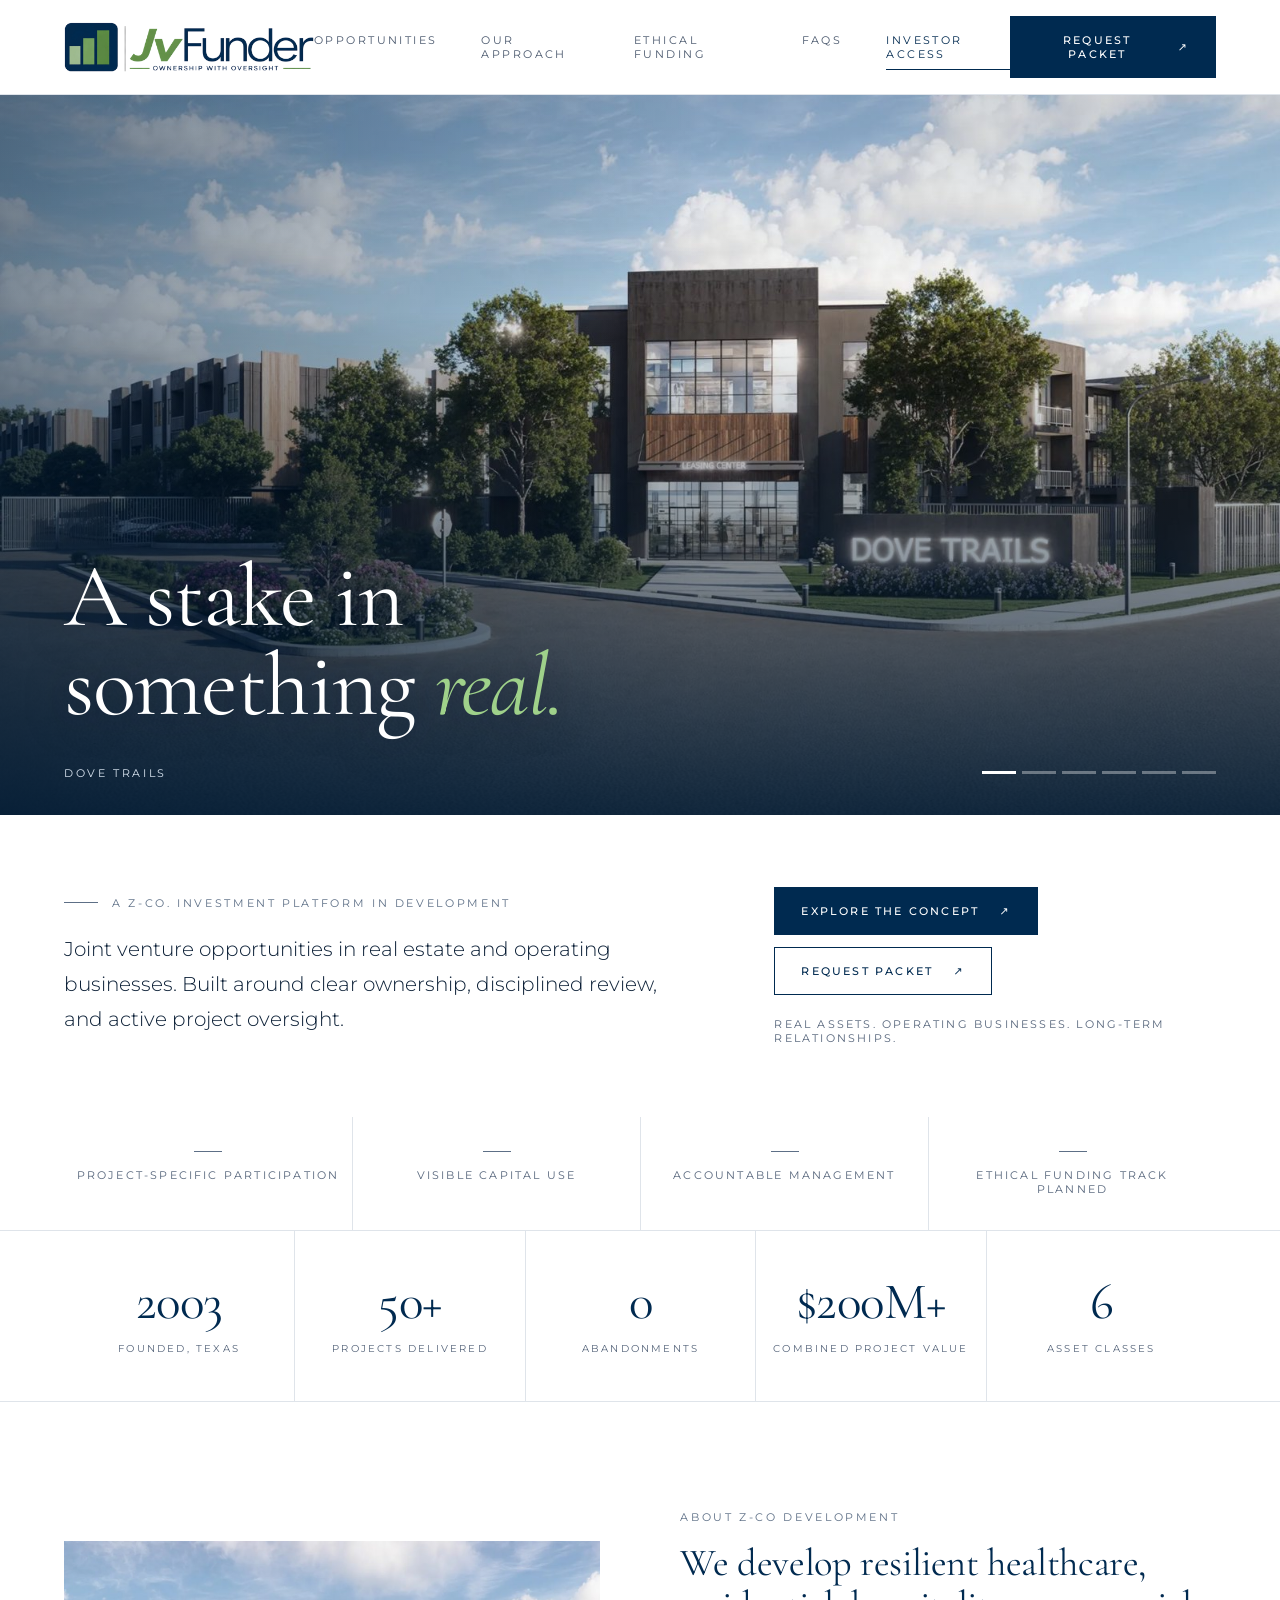
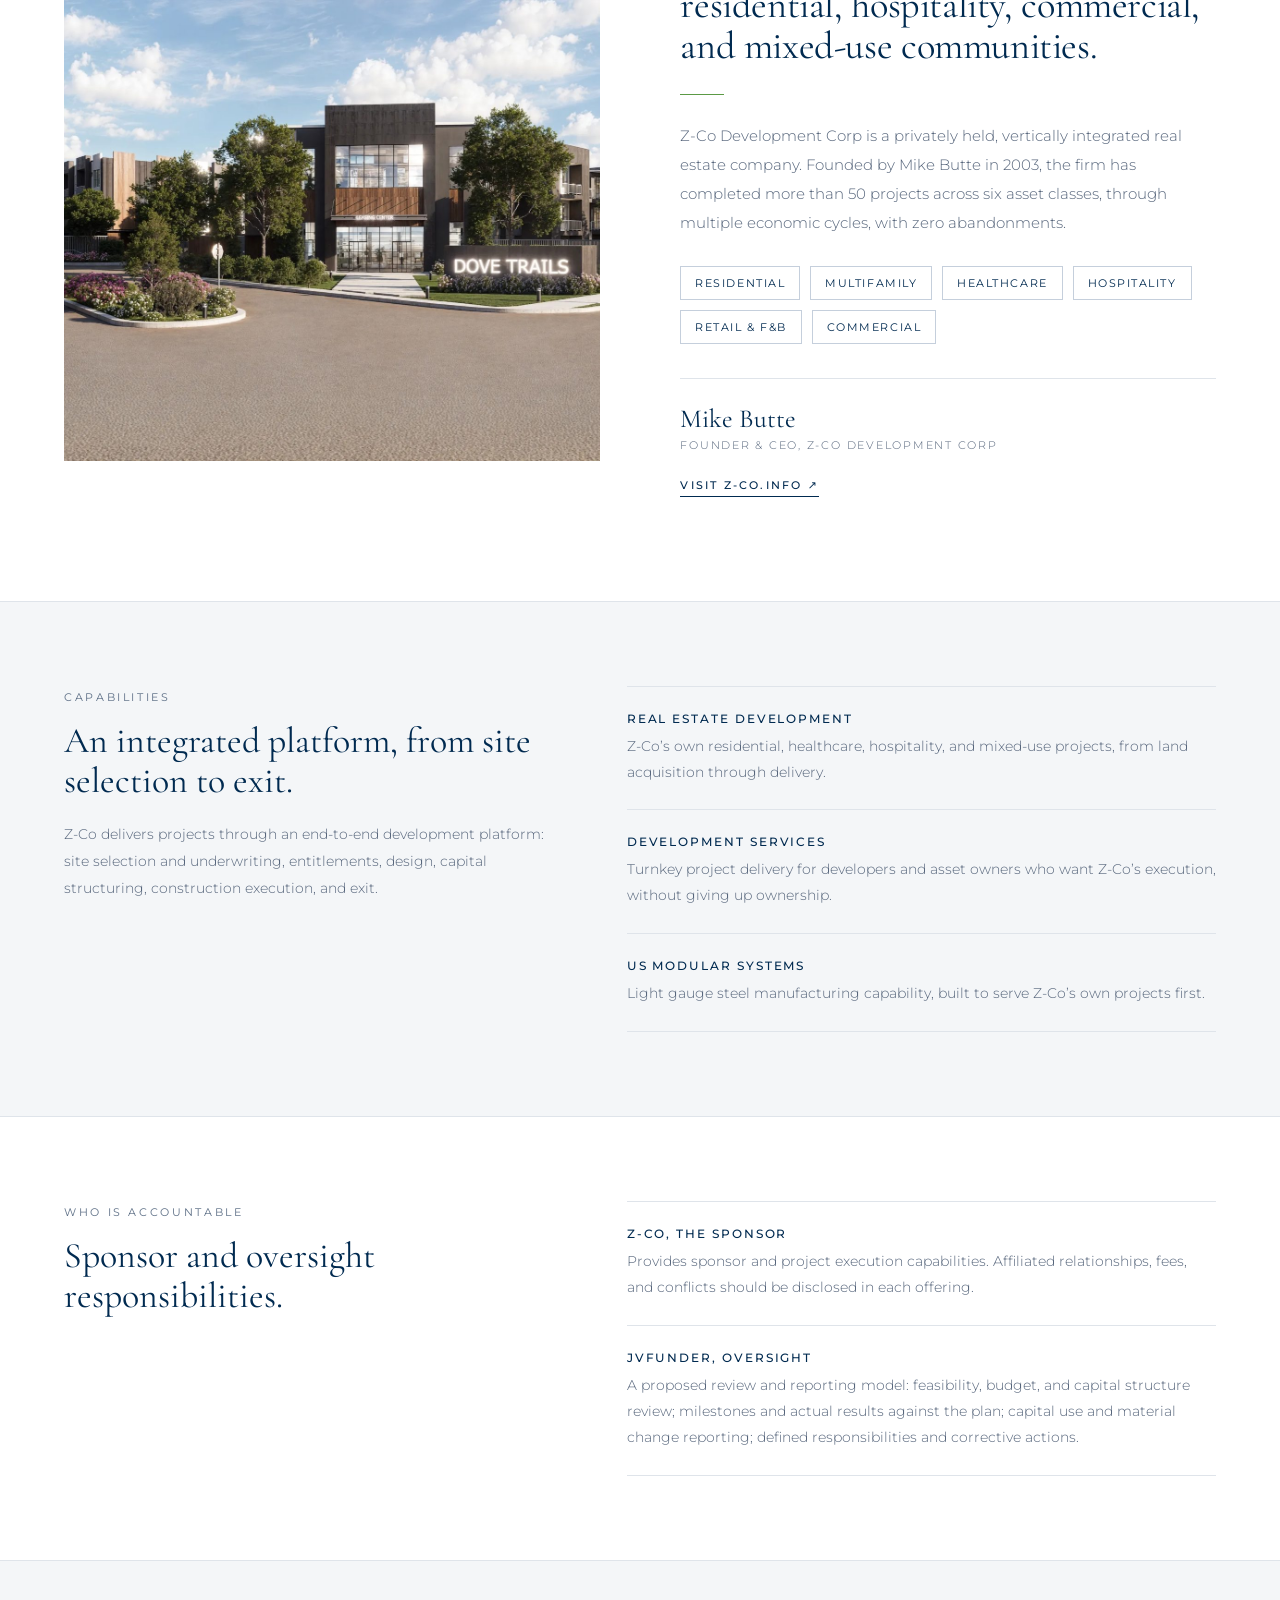
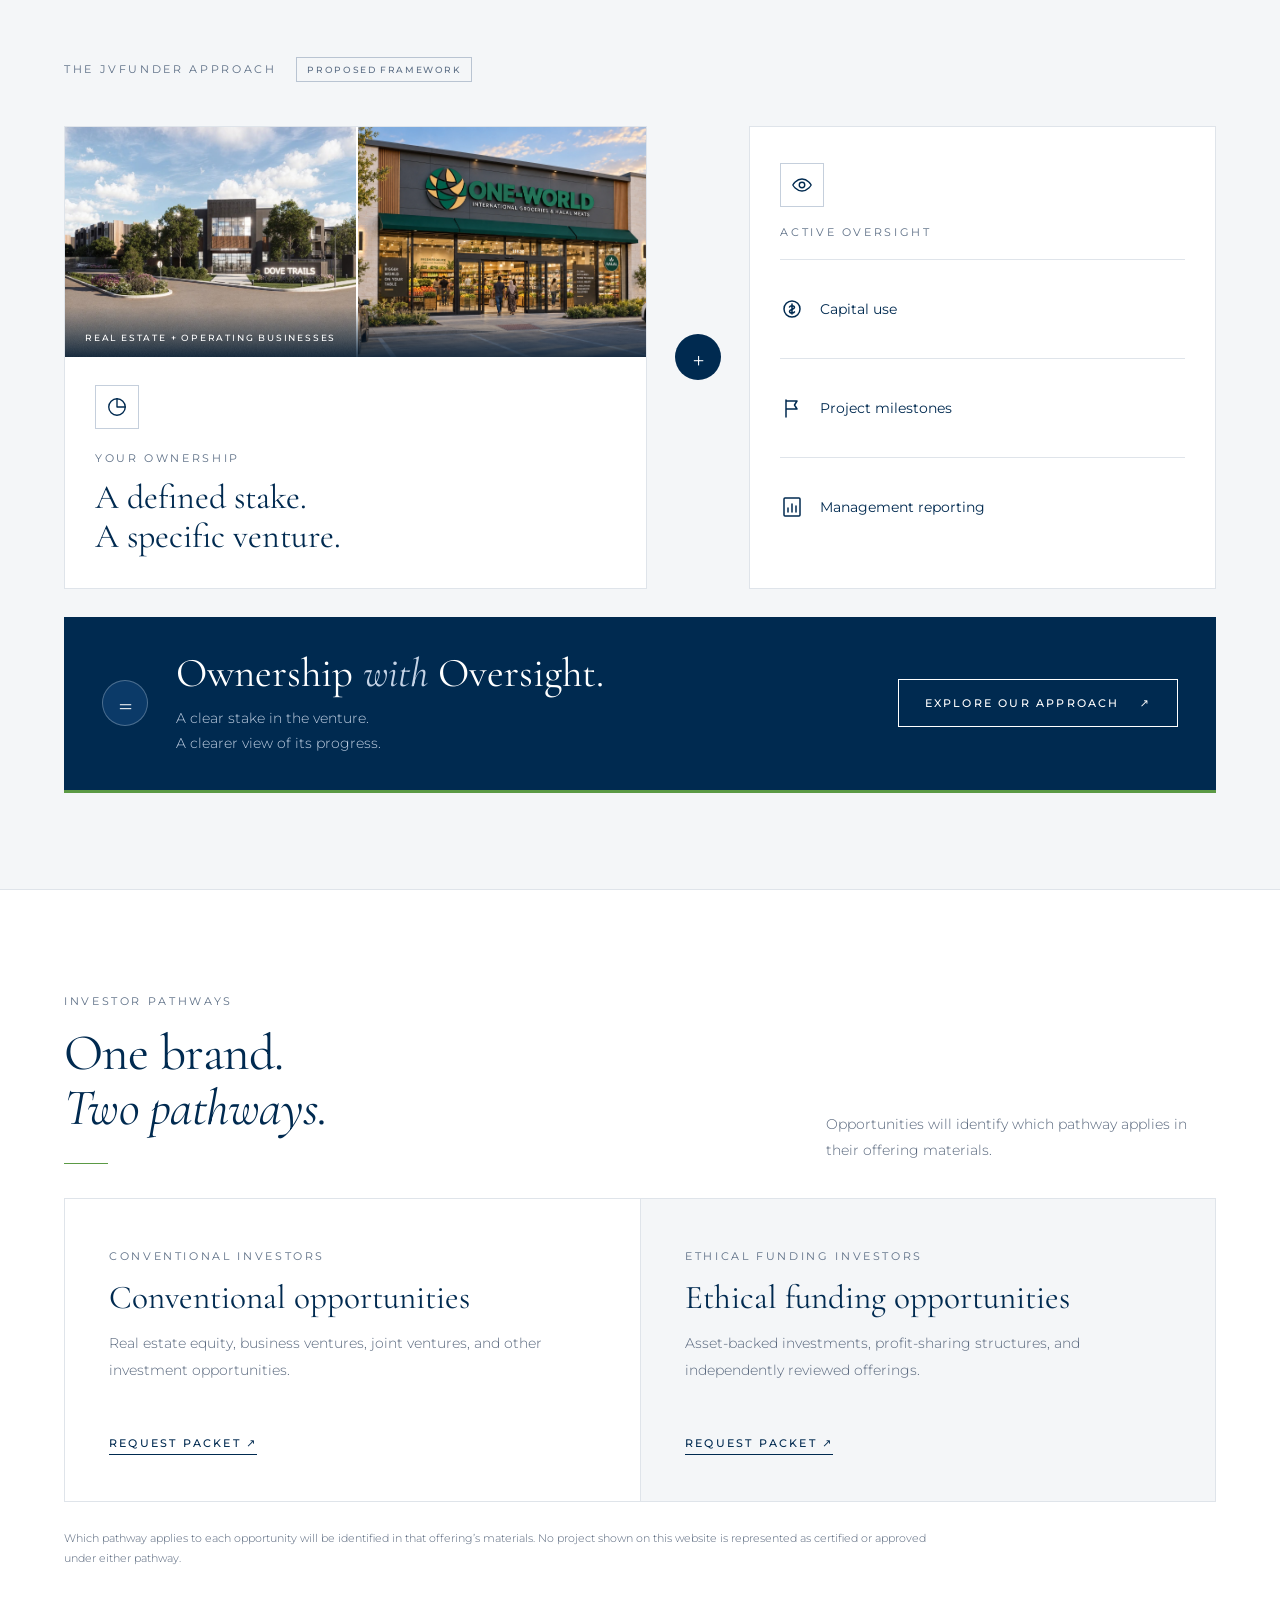
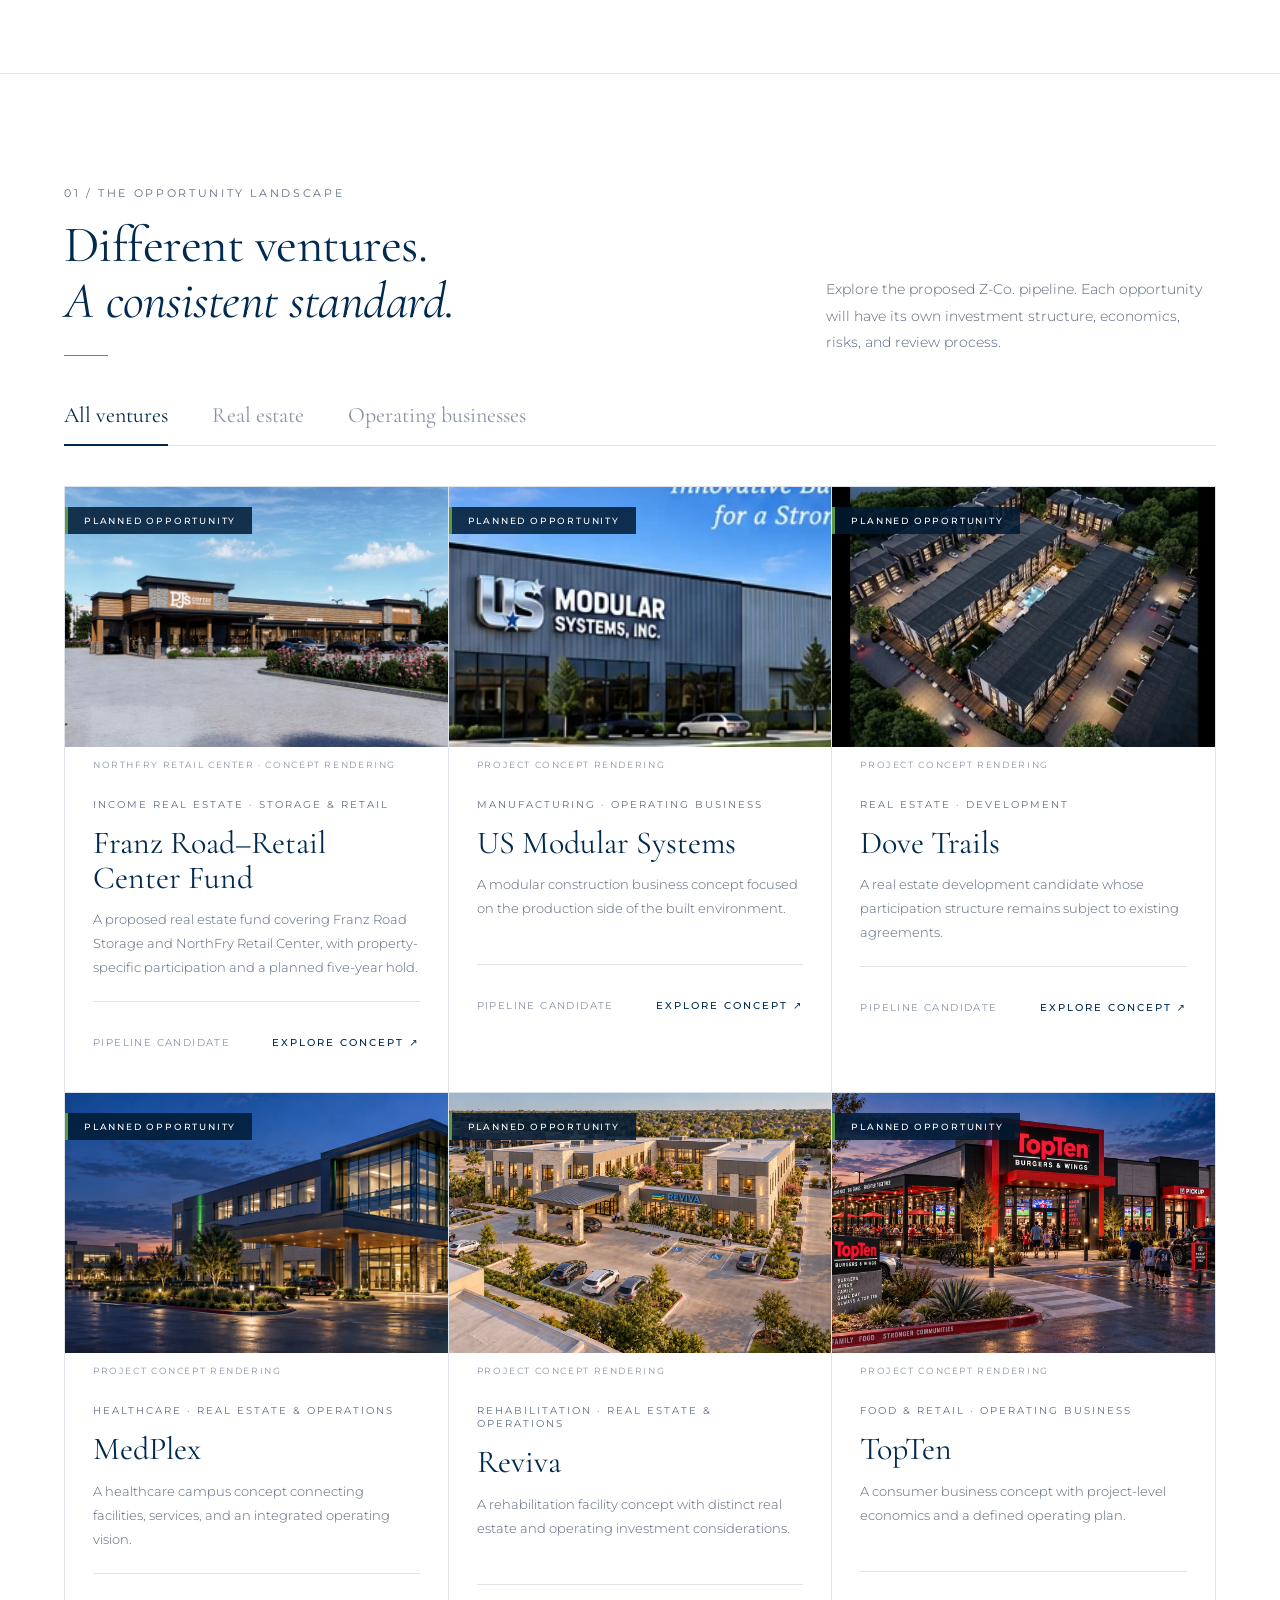
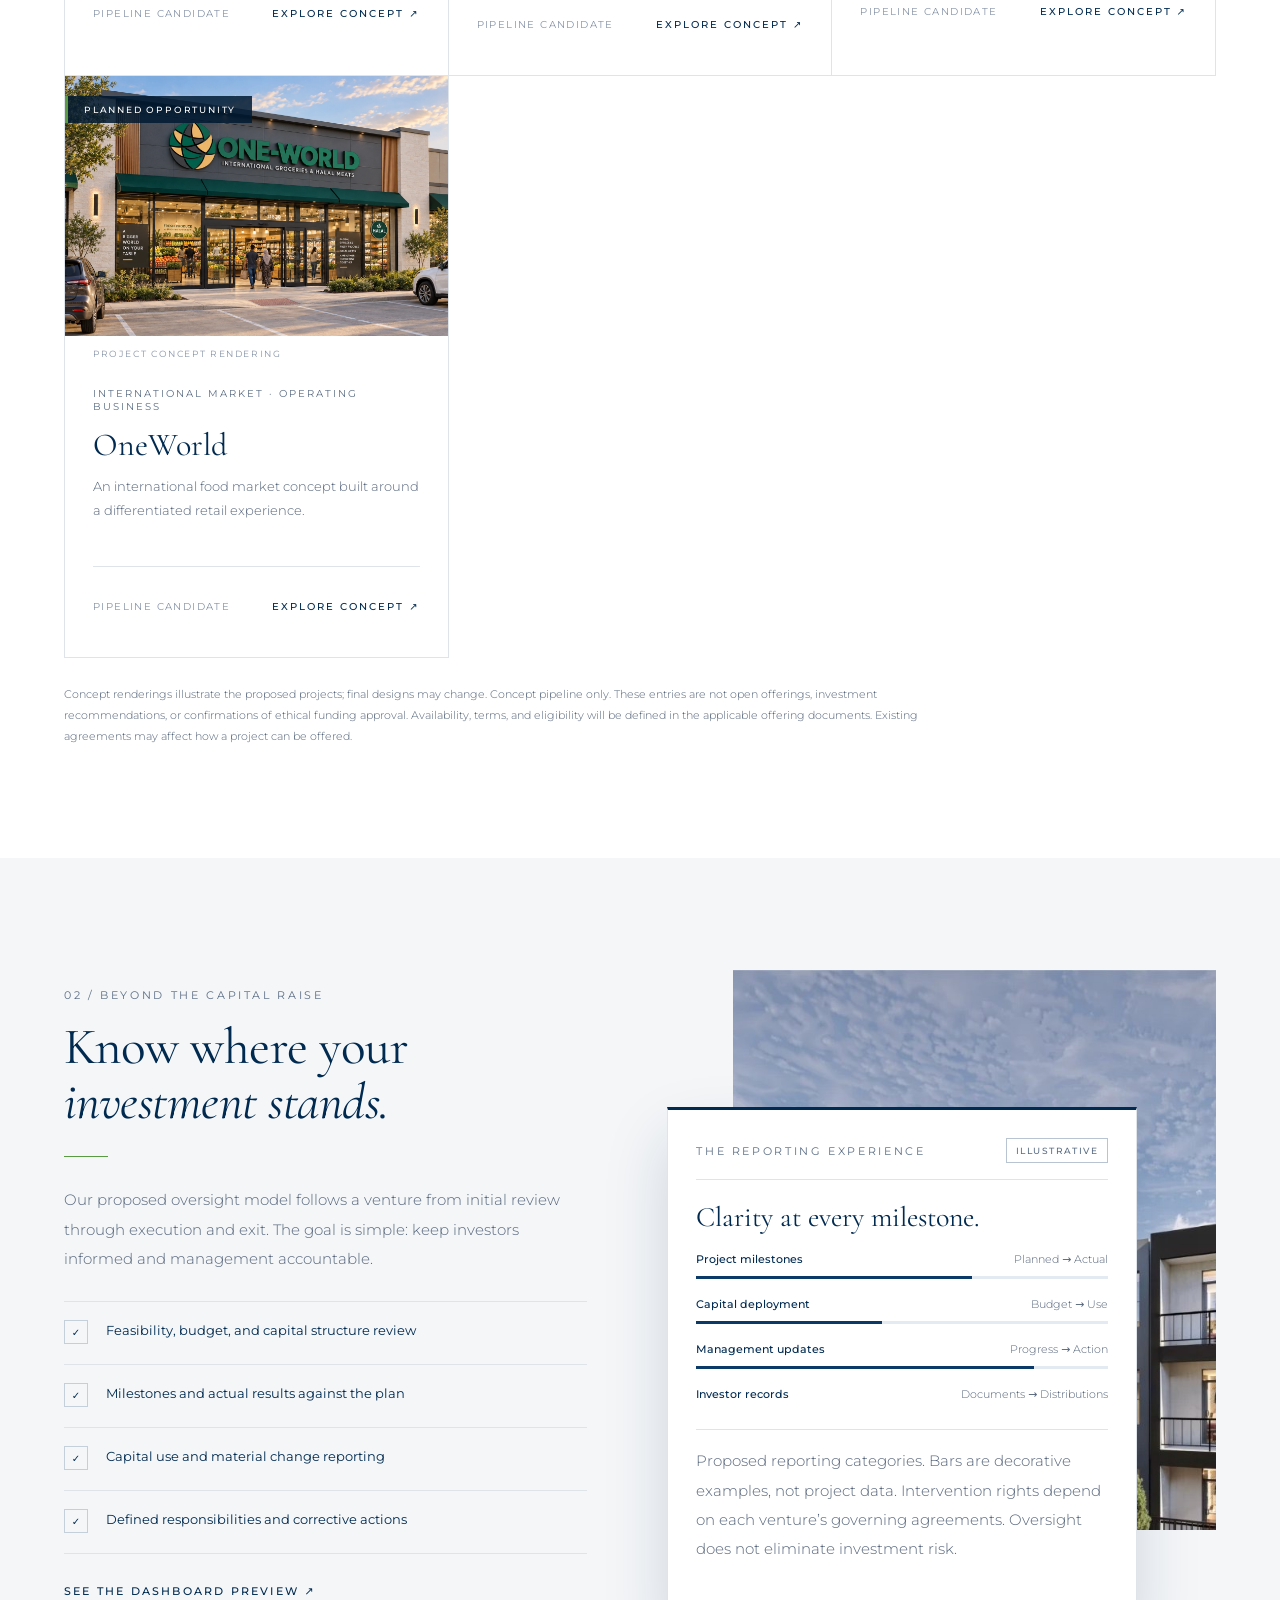
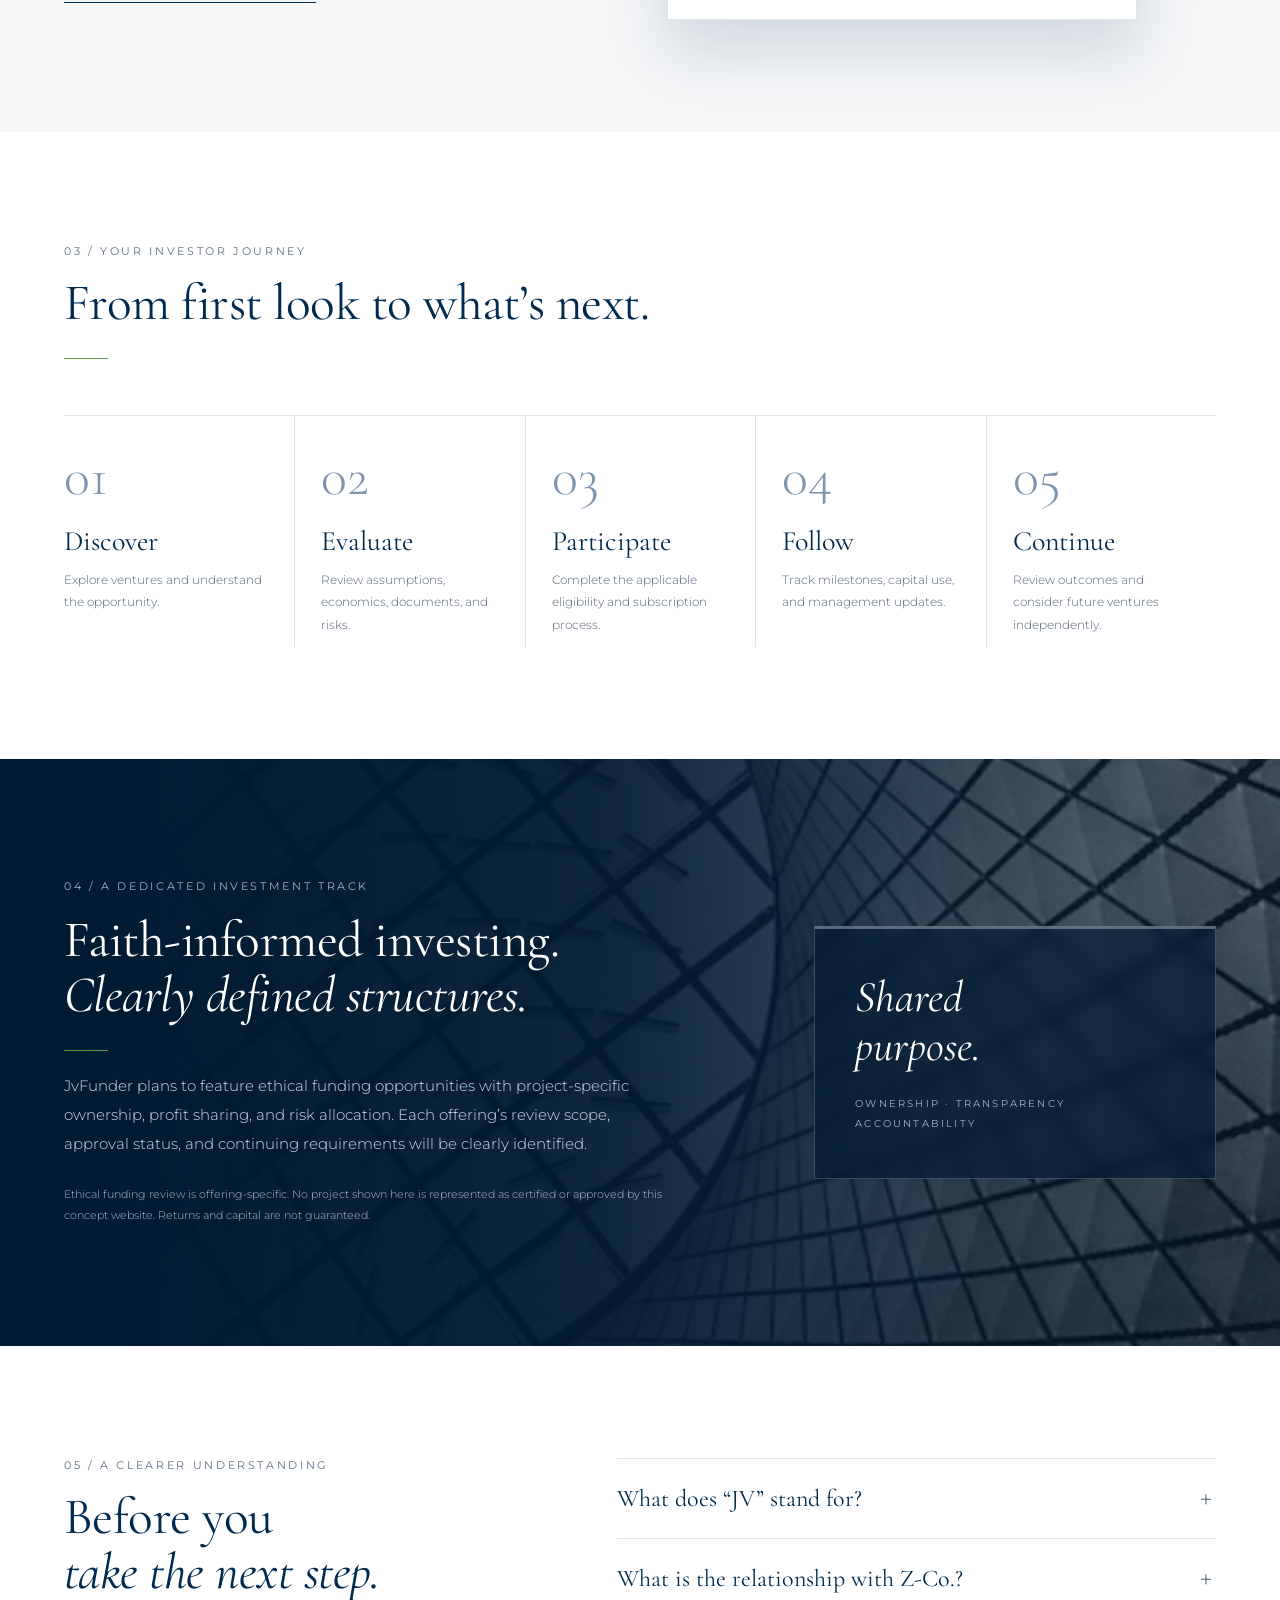
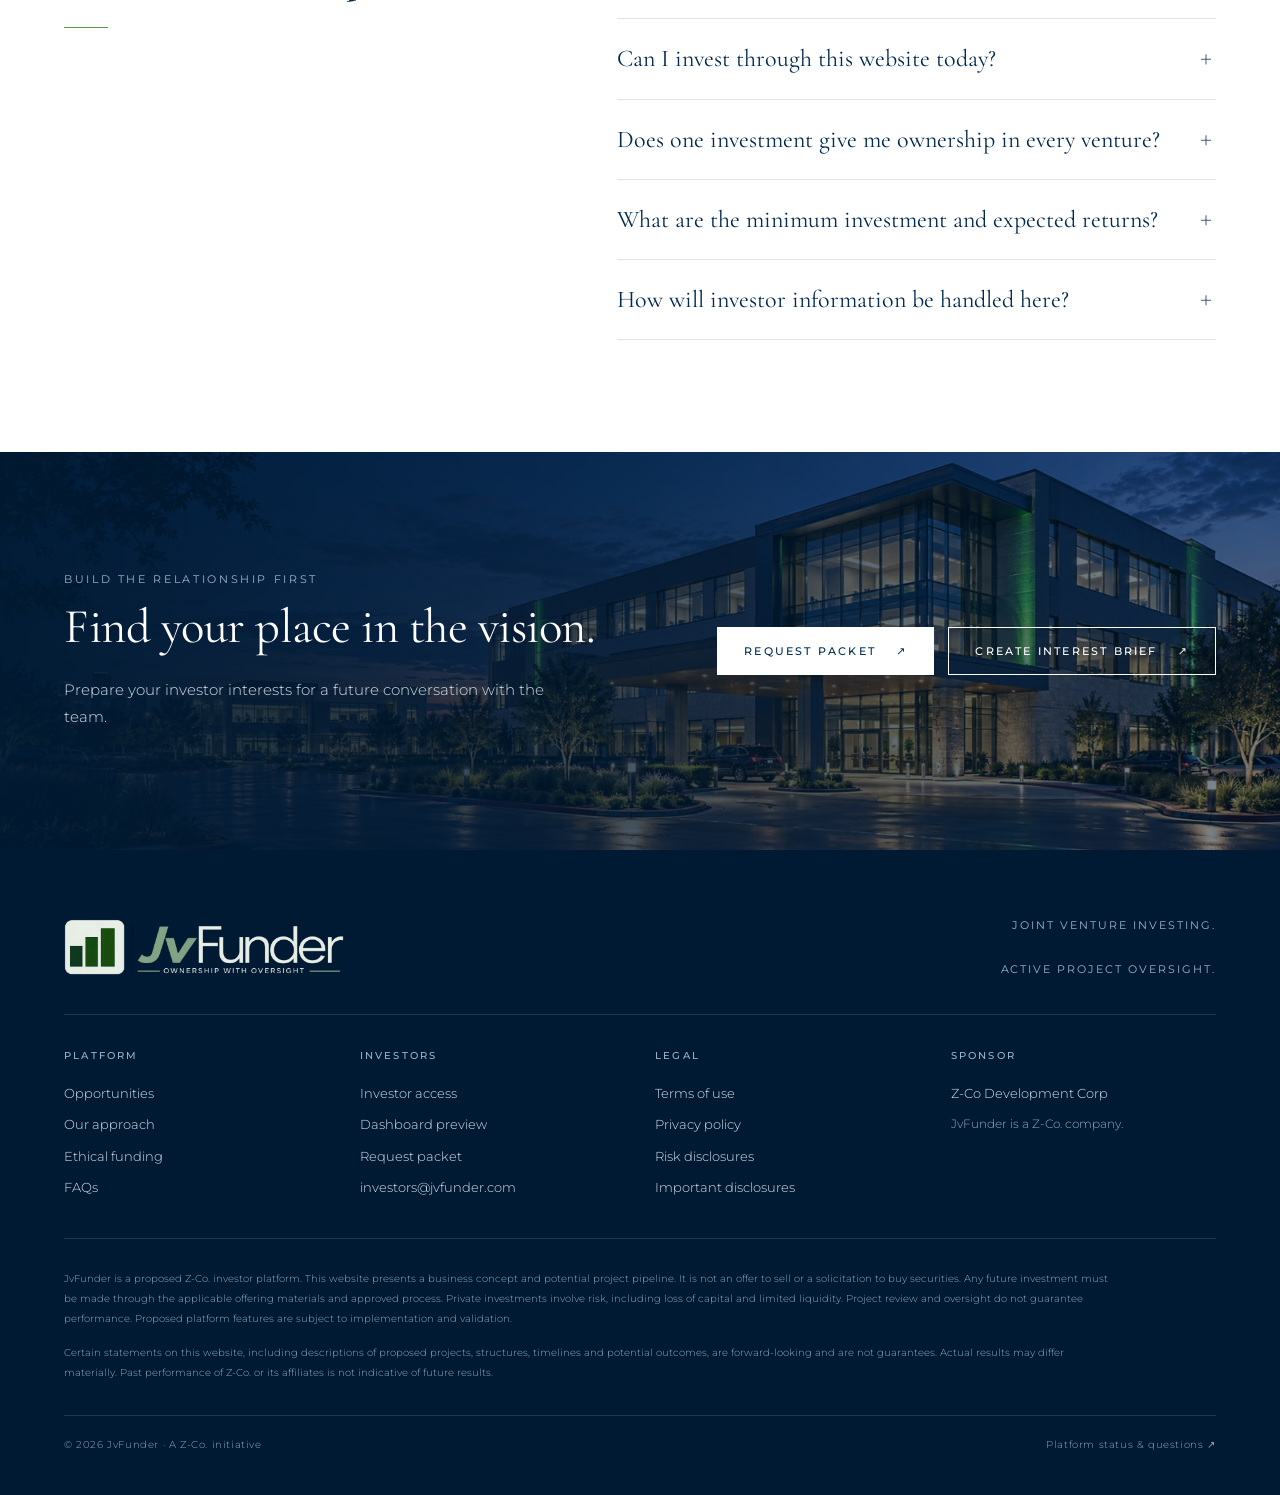
==== commit 6817680e: "Update projects delivered to 50+ Co-Authored-By: Claude Sonnet 5.5 <noreply@anthropic.com> Claude-Se" ====
--- a/index.html
+++ b/index.html
@@ -23,13 +23,13 @@
 </section>
 <div class="ribbon"><span>Project-specific participation</span><span>Visible capital use</span><span>Accountable management</span><span>Ethical funding track planned</span></div>
 <section class="sponsor" id="about" aria-label="About Z-Co Development">
-<div class="stats"><div><b>2003</b><span>Founded, Texas</span></div><div><b>37+</b><span>Projects delivered</span></div><div><b>0</b><span>Abandonments</span></div><div><b>$200M+</b><span>Combined project value</span></div><div><b>6</b><span>Asset classes</span></div></div>
+<div class="stats"><div><b>2003</b><span>Founded, Texas</span></div><div><b>50+</b><span>Projects delivered</span></div><div><b>0</b><span>Abandonments</span></div><div><b>$200M+</b><span>Combined project value</span></div><div><b>6</b><span>Asset classes</span></div></div>
 <div class="sponsor-body">
 <div class="sponsor-photo"><img src="assets/dovetrails-hero.jpg" alt="Dove Trails, a Z-Co. residential community concept rendering" loading="lazy"></div>
 <div class="sponsor-copy">
 <span class="small">About Z-Co Development</span>
 <h2>We develop resilient healthcare, residential, hospitality, commercial, and mixed-use communities.</h2>
-<p>Z-Co Development Corp is a privately held, vertically integrated real estate company. Founded by Mike Butte in 2003, the firm has completed more than 37 projects across six asset classes, through multiple economic cycles, with zero abandonments.</p>
+<p>Z-Co Development Corp is a privately held, vertically integrated real estate company. Founded by Mike Butte in 2003, the firm has completed more than 50 projects across six asset classes, through multiple economic cycles, with zero abandonments.</p>
 <ul class="asset-classes"><li>Residential</li><li>Multifamily</li><li>Healthcare</li><li>Hospitality</li><li>Retail &amp; F&amp;B</li><li>Commercial</li></ul>
 <div class="sig"><strong>Mike Butte</strong><span>Founder &amp; CEO, Z-Co Development Corp</span></div>
 <a class="textlink" href="https://www.z-co.info" rel="noopener">Visit z-co.info <span>↗</span></a>
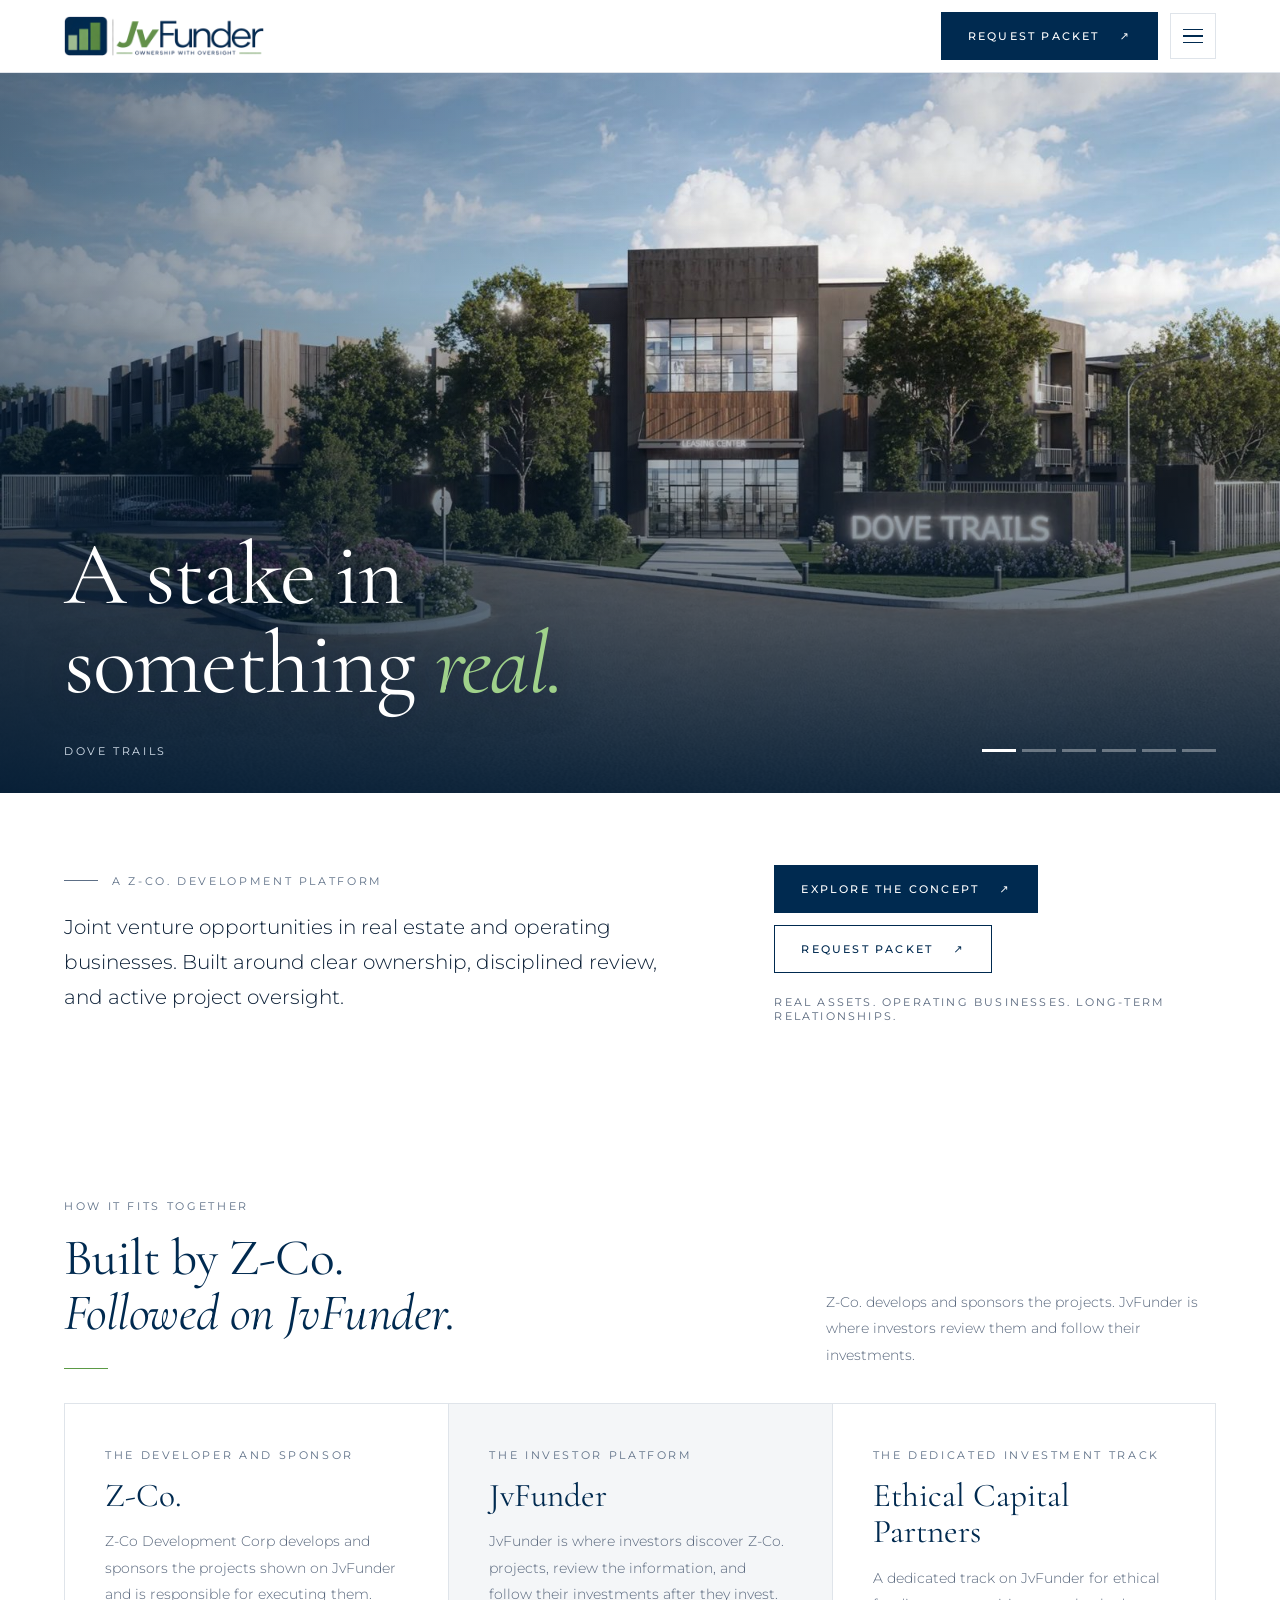
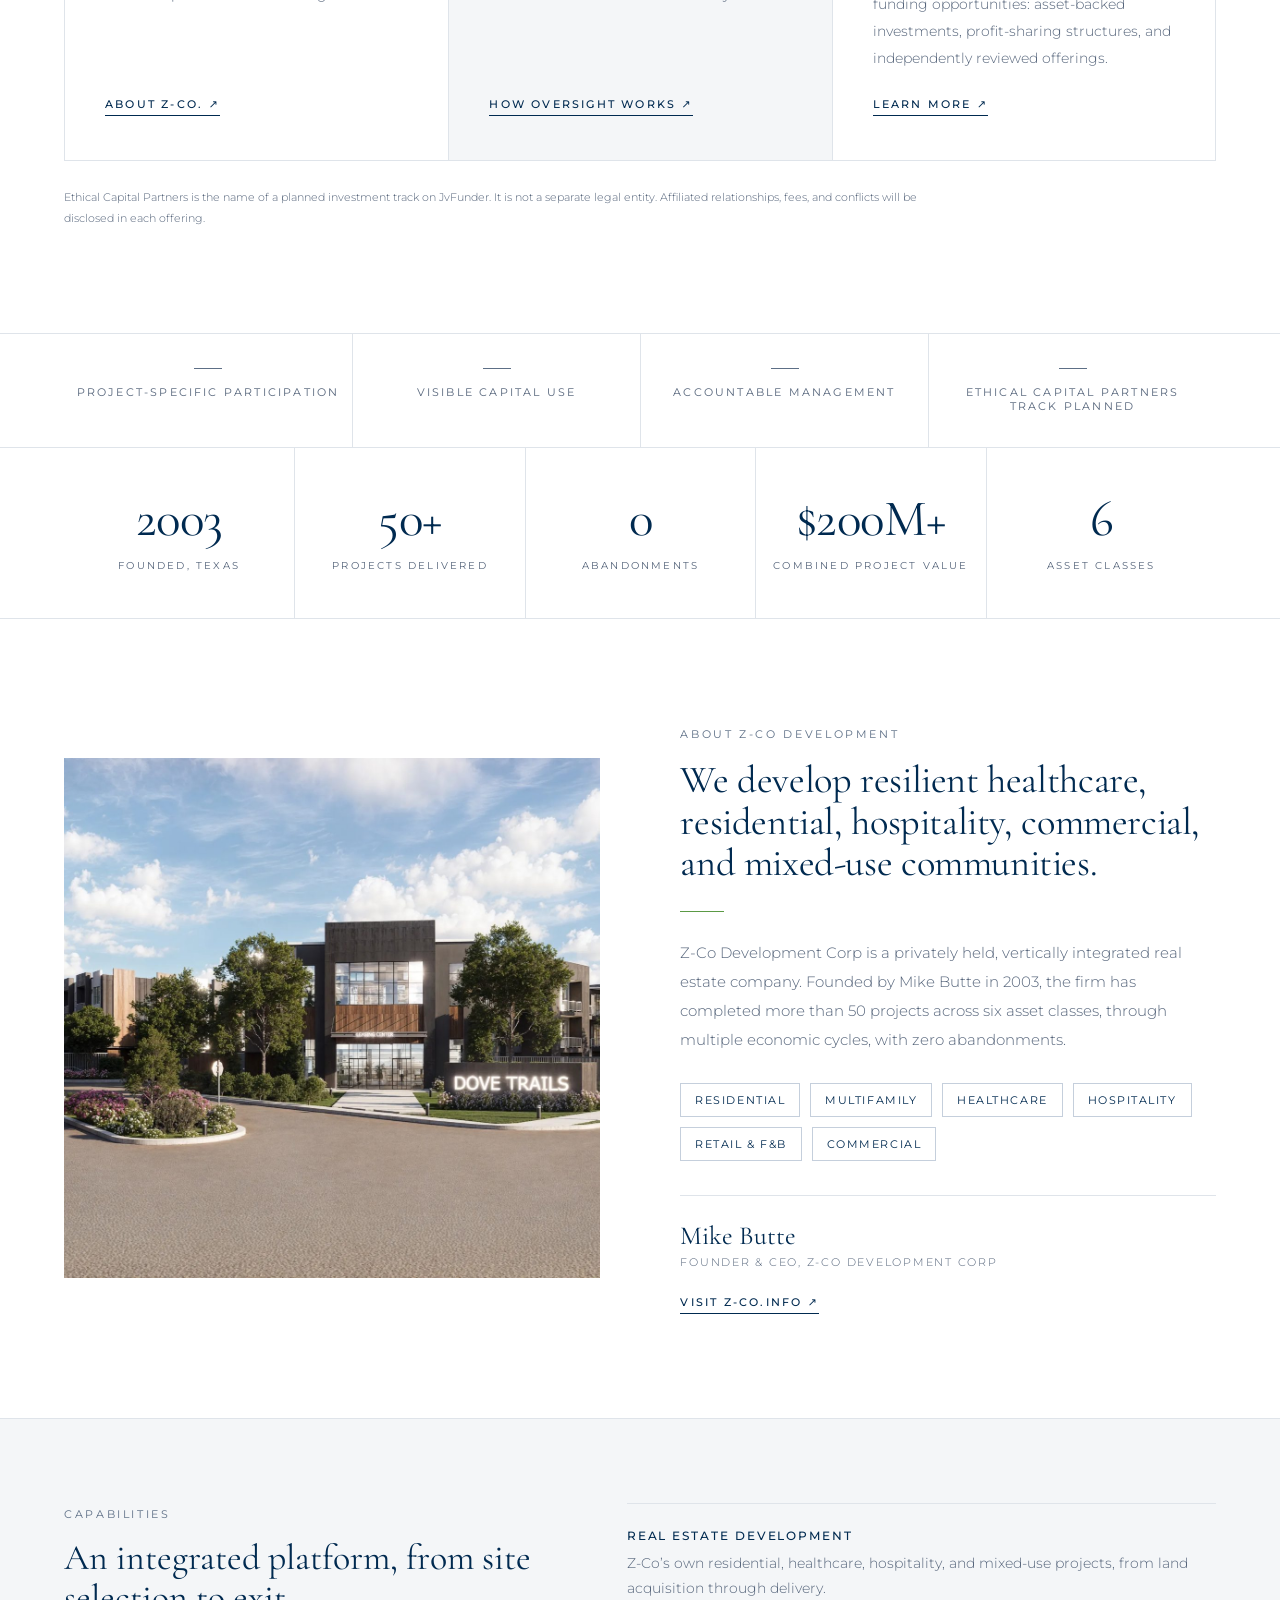
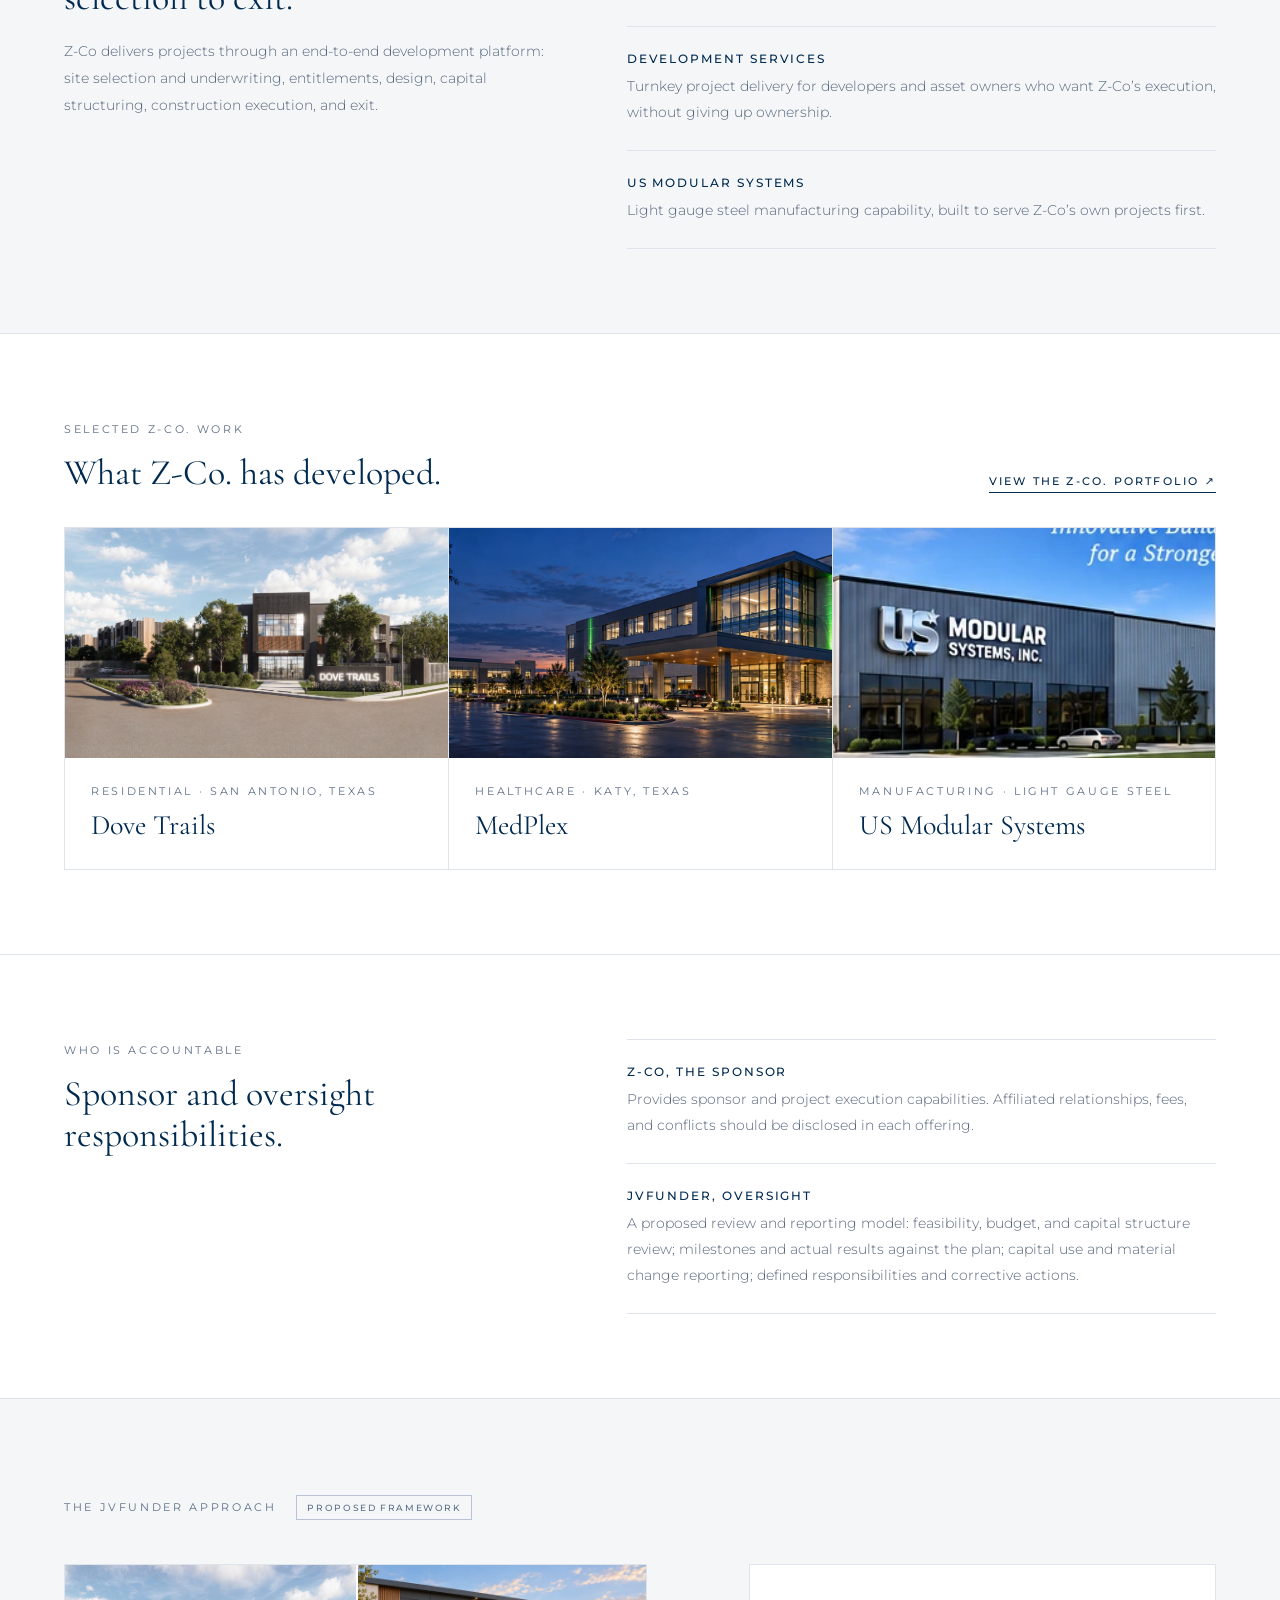
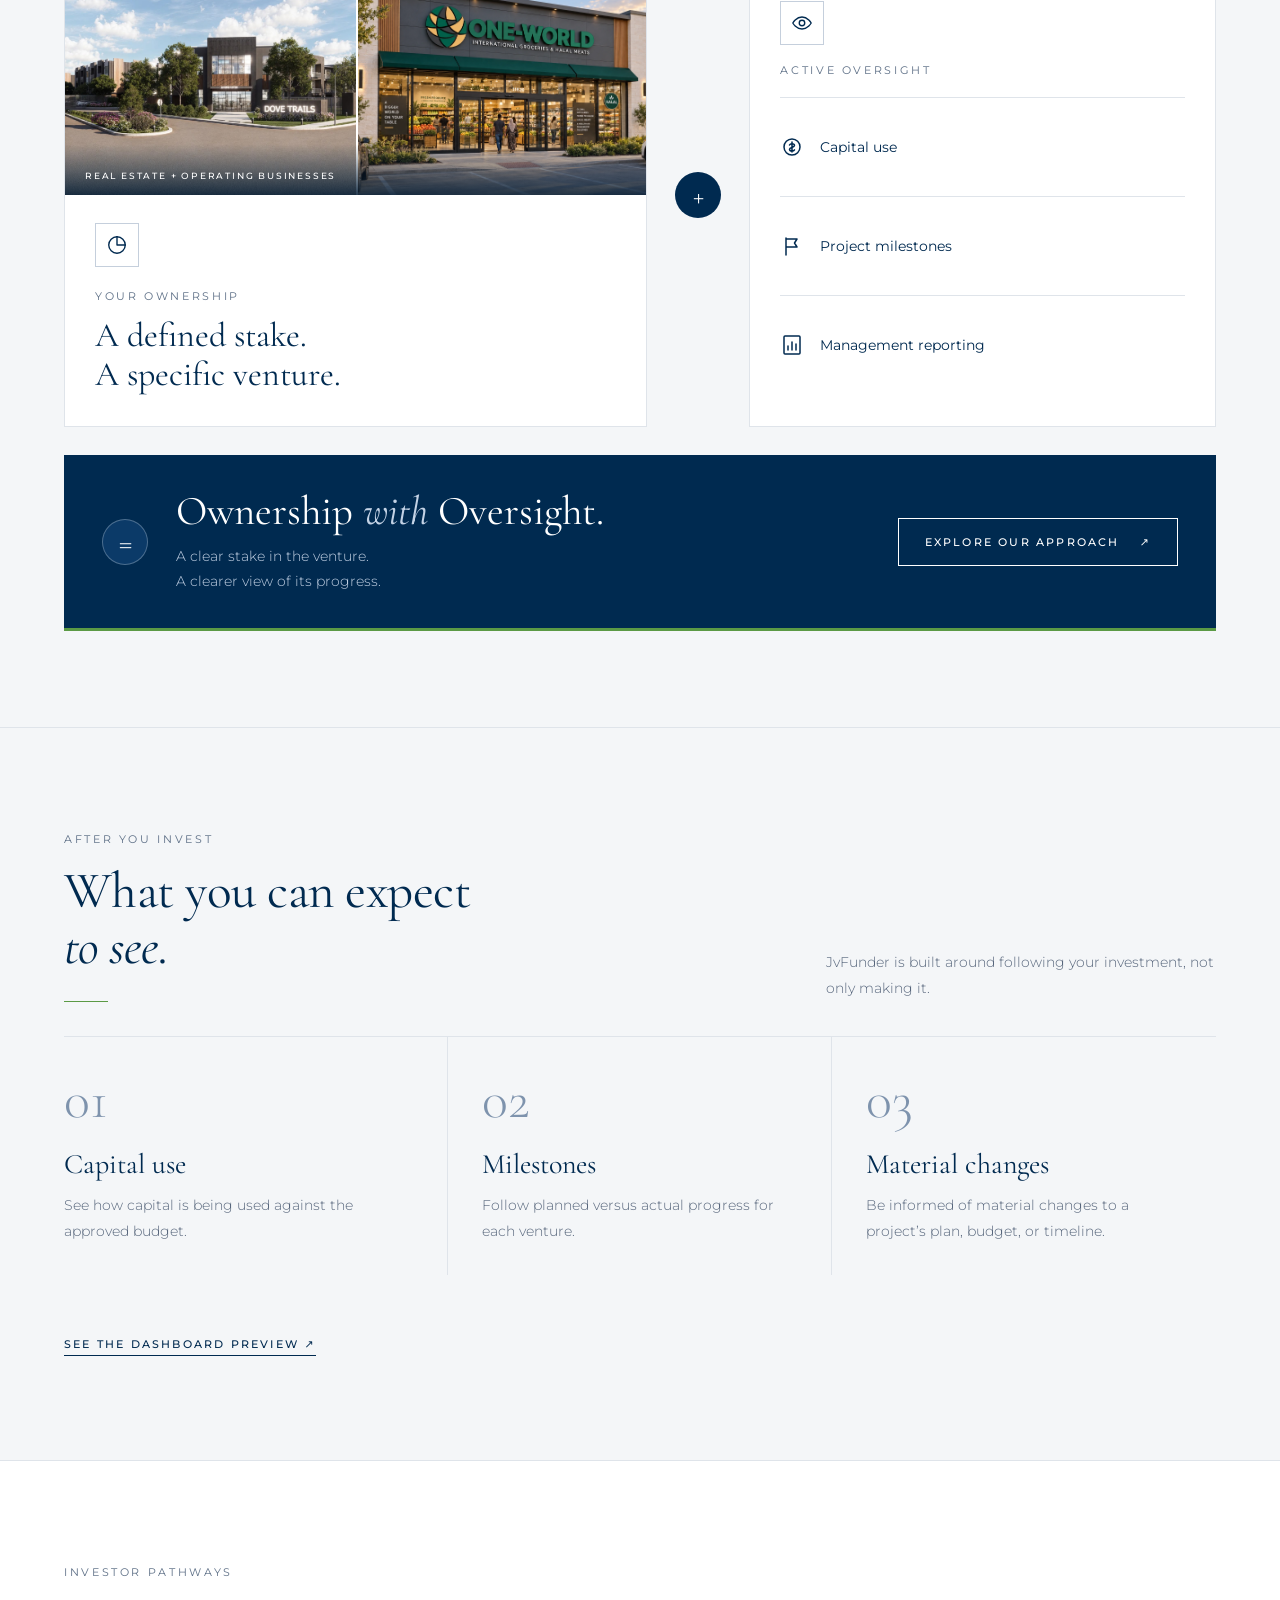
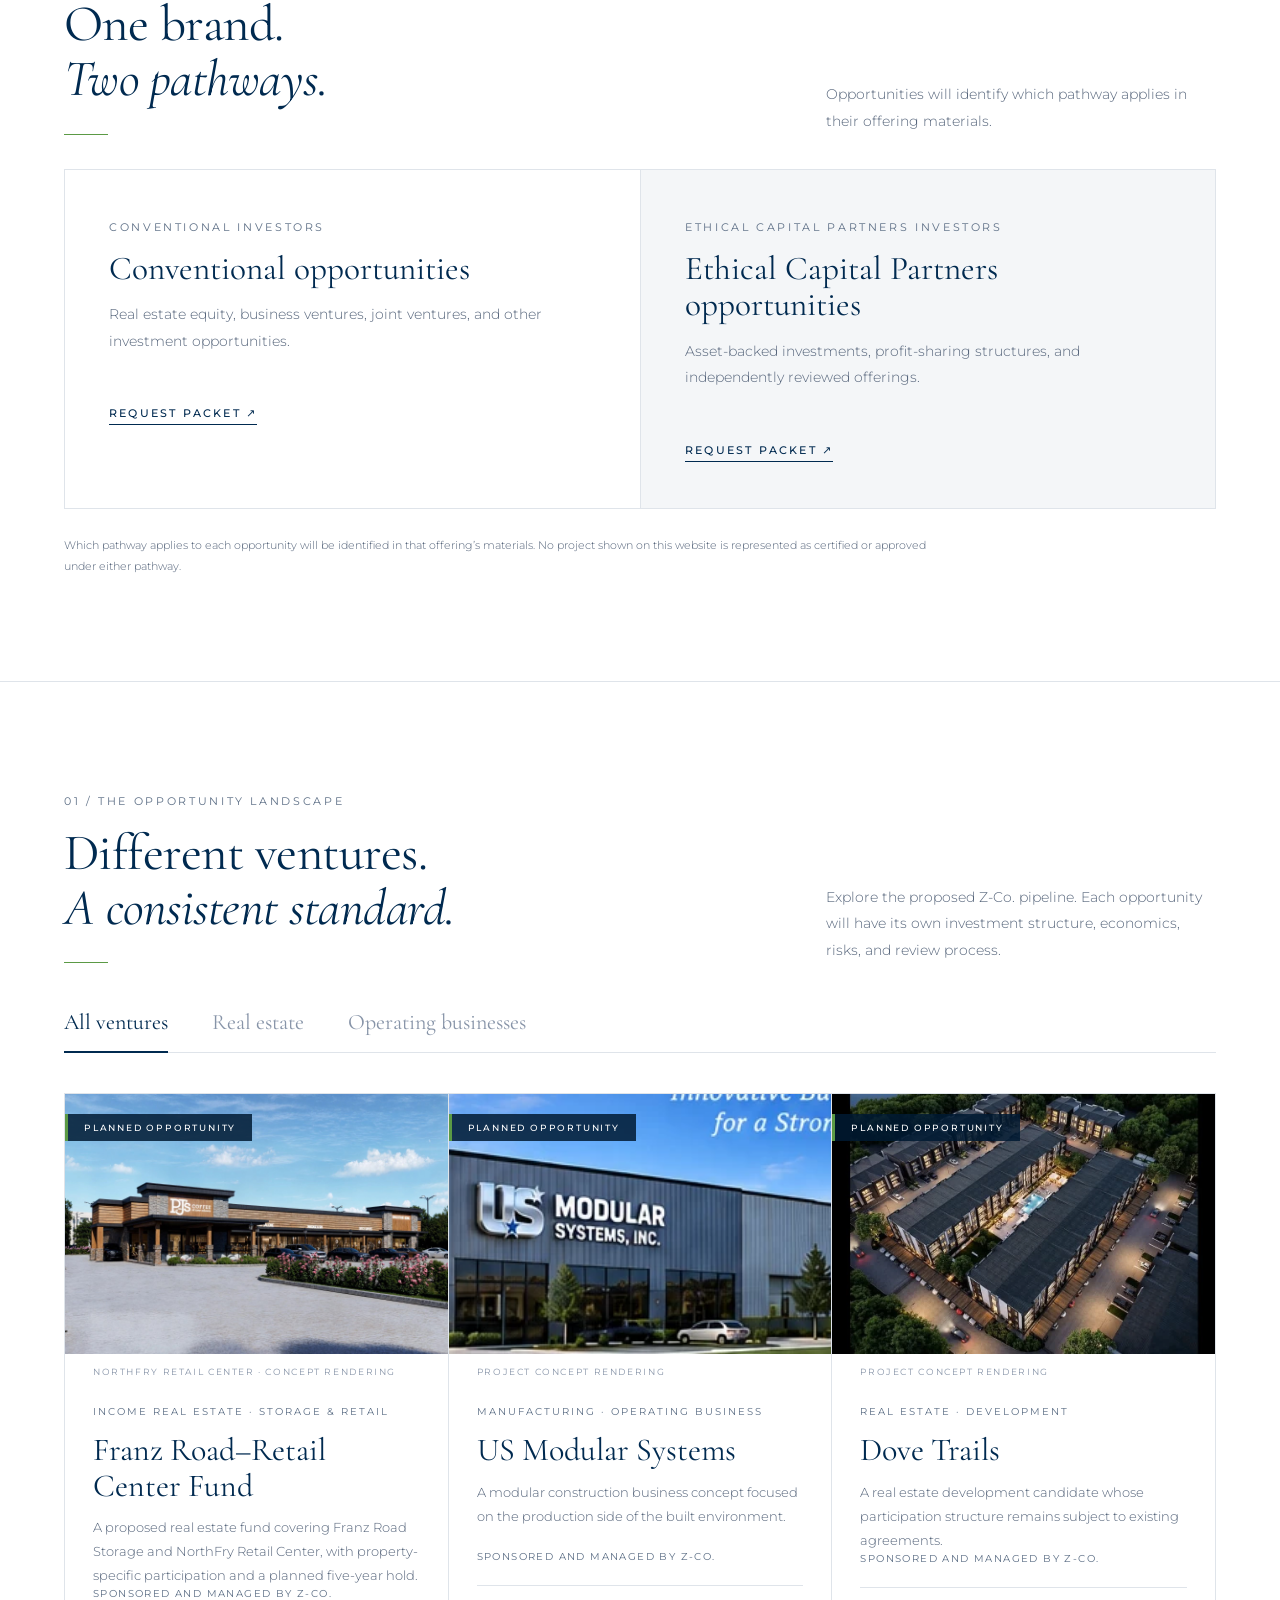
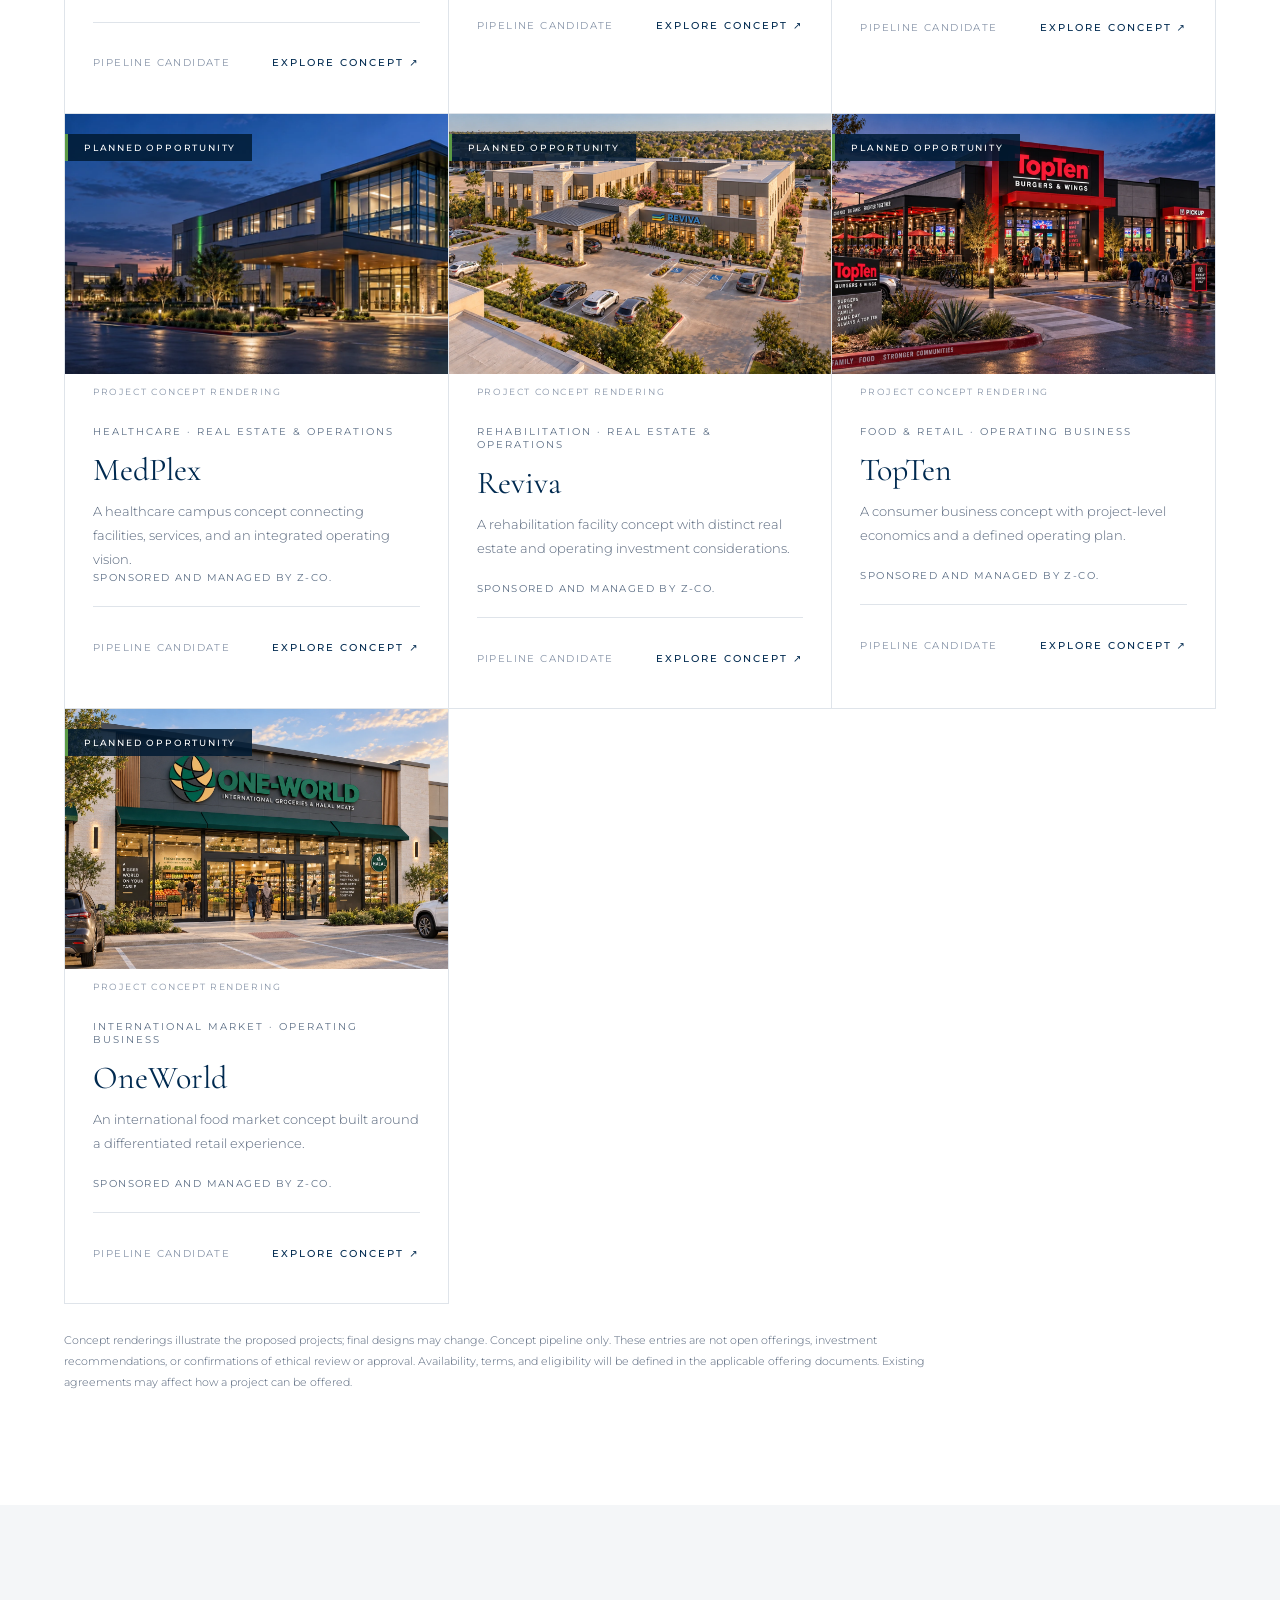
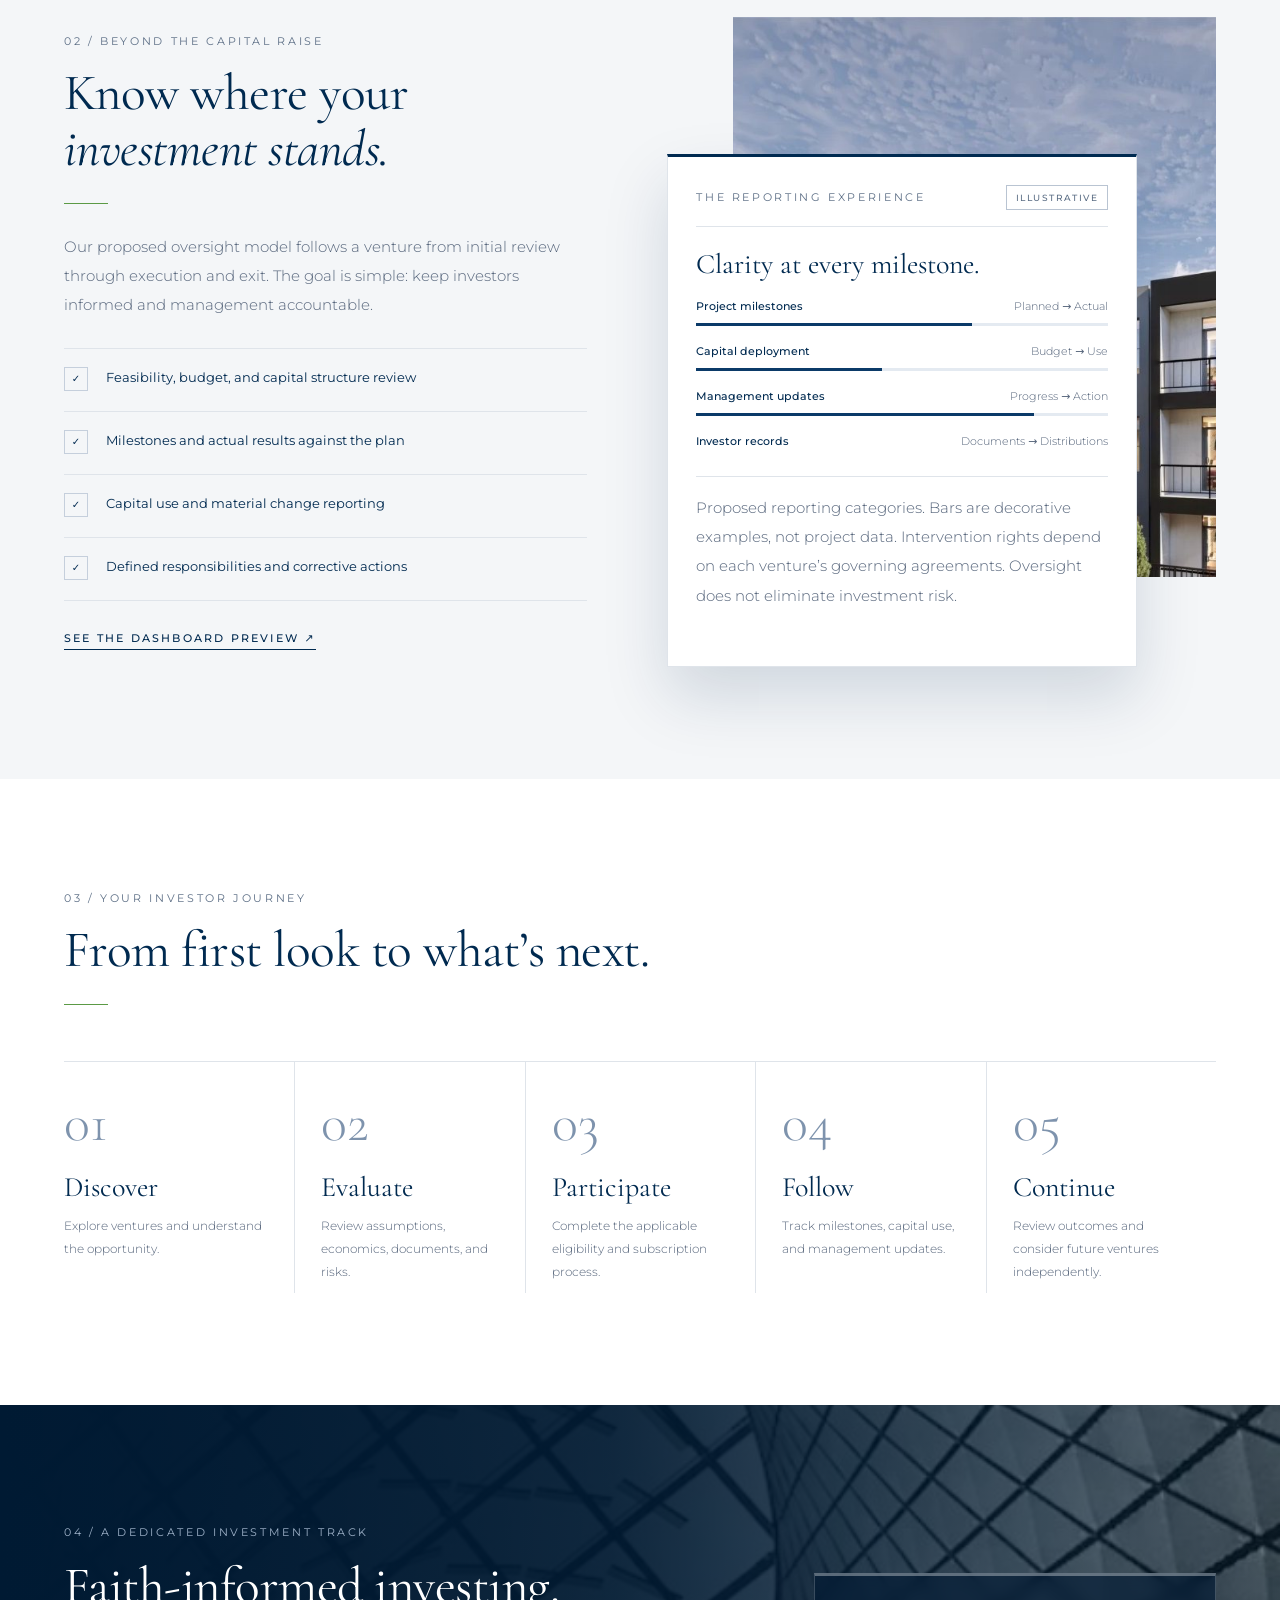
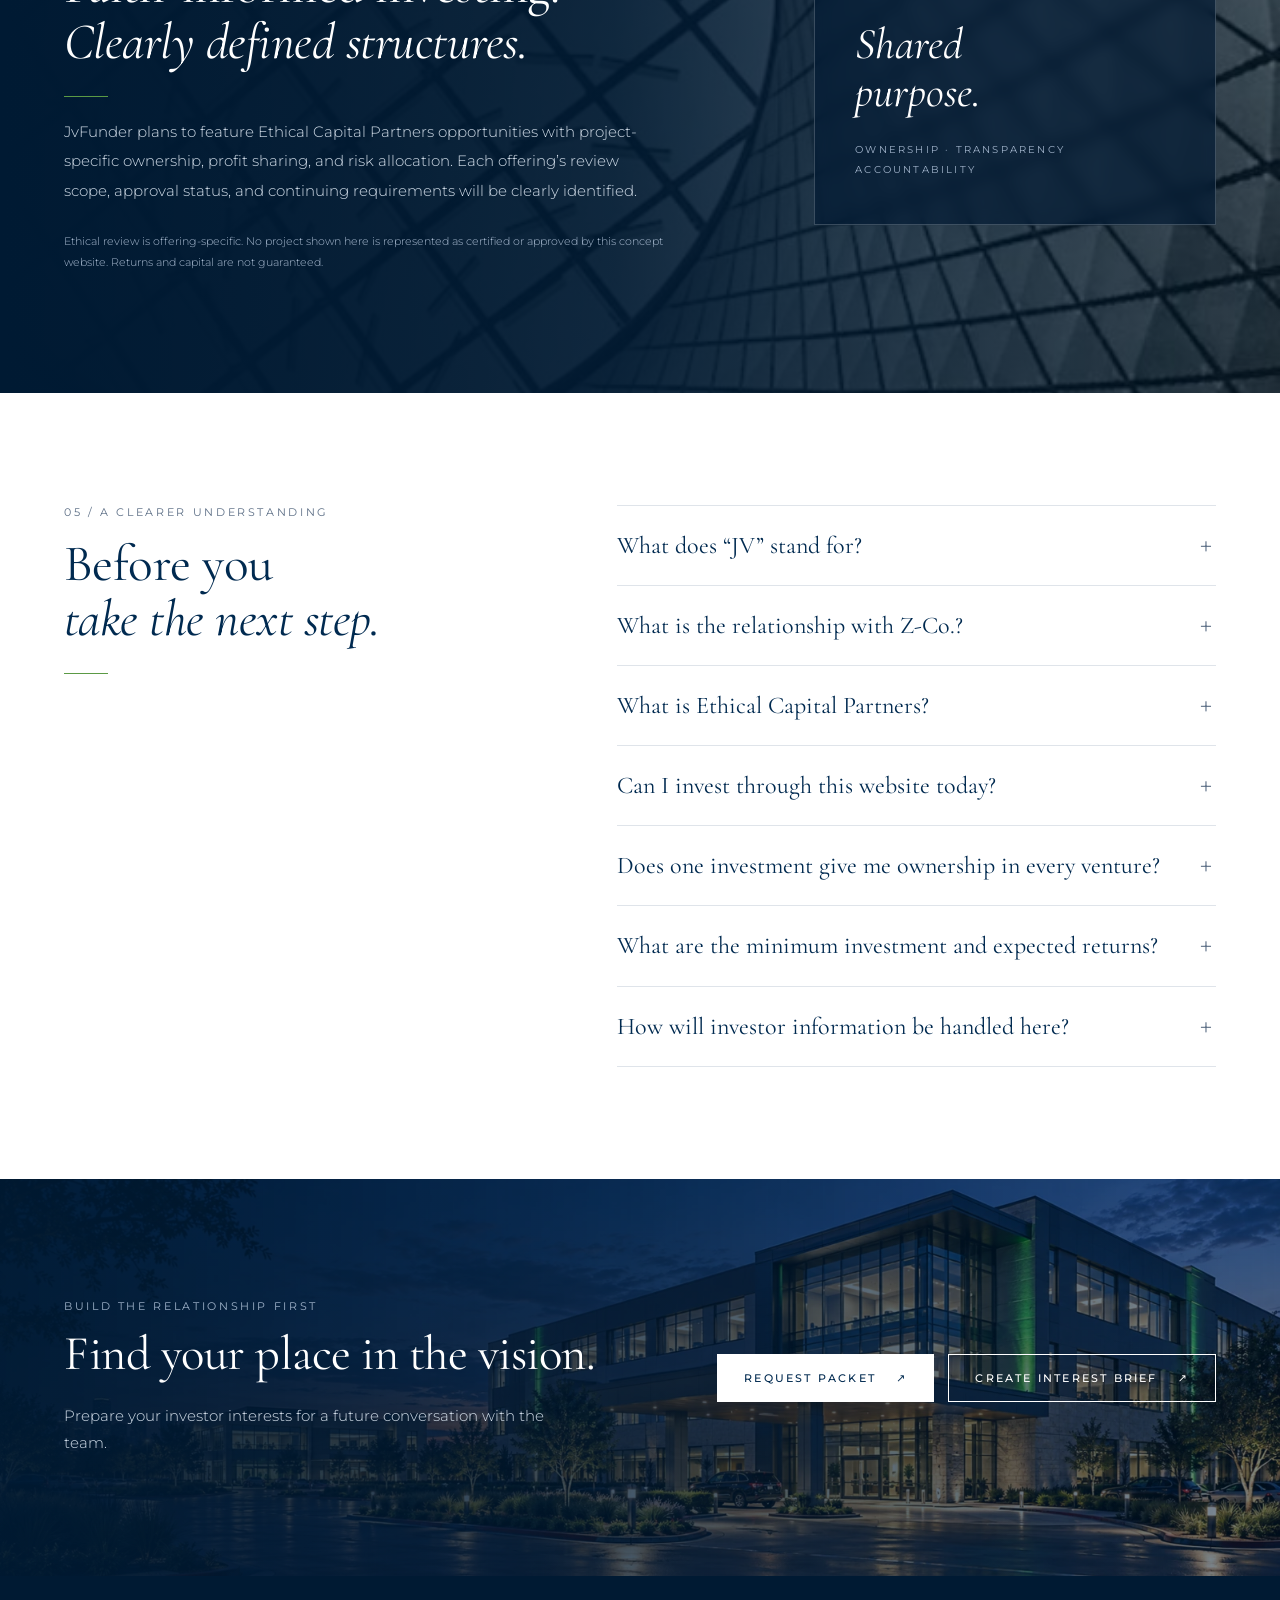
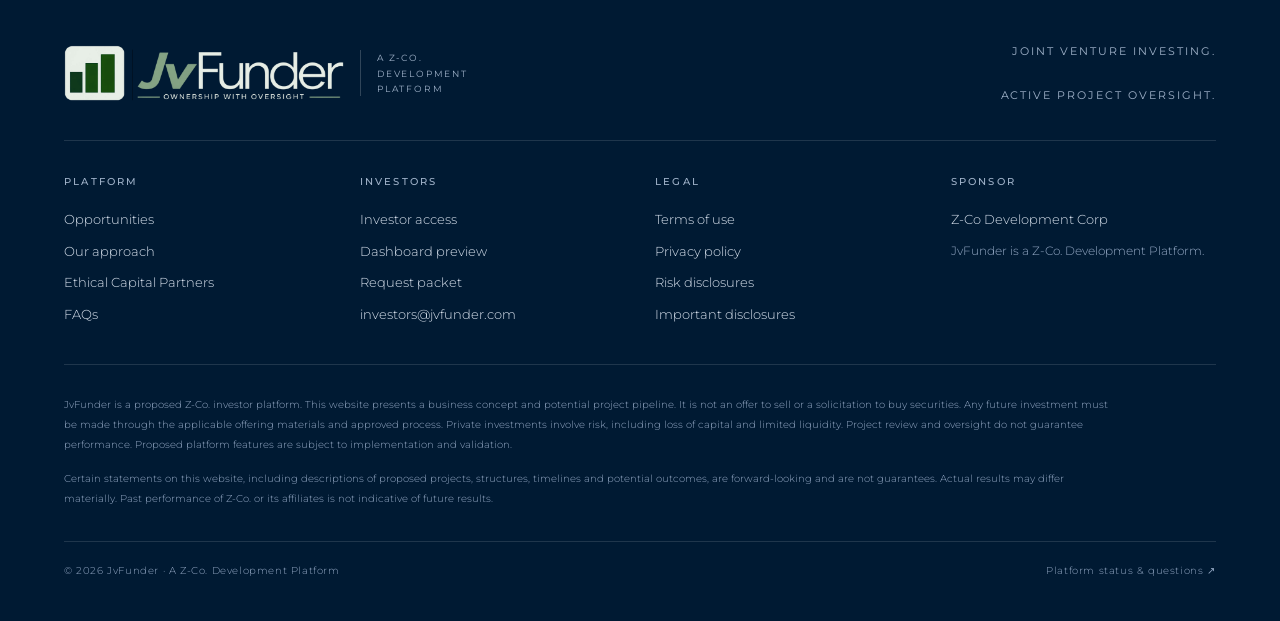
==== commit e32f81ef: "Clarify Z-Co. and JvFunder relationship: lockup, relationship section, sponsor lines, Ethical Capita" ====
--- a/index.html
+++ b/index.html
@@ -1,9 +1,9 @@
-<!doctype html><html lang="en"><head><meta charset="utf-8"><meta name="viewport" content="width=device-width,initial-scale=1"><meta name="description" content="Discover JvFunder, Z-Co.’s planned platform for joint venture investment in real estate and operating businesses with active project oversight."><title>JvFunder — Ownership with oversight</title><meta property="og:type" content="website"><meta property="og:site_name" content="JvFunder"><meta property="og:title" content="JvFunder — Ownership with oversight"><meta property="og:description" content="Joint venture opportunities in real estate and operating businesses, built around clear ownership, disciplined review, and active project oversight."><meta property="og:image" content="https://jvfunder.com/assets/dovetrails-hero.jpg"><link rel="canonical" href="https://jvfunder.com/">
+<!doctype html><html lang="en"><head><meta charset="utf-8"><meta name="viewport" content="width=device-width,initial-scale=1"><meta name="description" content="Discover JvFunder, Z-Co.’s planned platform for joint venture investment in real estate and operating businesses with active project oversight."><title>JvFunder — A Z-Co. Development Platform | Ownership with oversight</title><meta property="og:type" content="website"><meta property="og:site_name" content="JvFunder"><meta property="og:title" content="JvFunder — A Z-Co. Development Platform"><meta property="og:description" content="Joint venture opportunities in real estate and operating businesses, built around clear ownership, disciplined review, and active project oversight."><meta property="og:image" content="https://jvfunder.com/assets/dovetrails-hero.jpg"><link rel="canonical" href="https://jvfunder.com/">
 <link rel="icon" type="image/png" href="assets/favicon.png"><link rel="stylesheet" href="styles.css">
 </head><body>
 <nav aria-label="Main navigation">
-<a class="logo" href="index.html" aria-label="JvFunder — Ownership with oversight"><img src="assets/logo.png" alt="JvFunder — Ownership with oversight" width="900" height="180"></a>
-<div class="links" id="site-links"><a href="#opportunities">Opportunities</a><a href="#oversight">Our approach</a><a href="#ethical">Ethical funding</a><a href="#questions">FAQs</a><a class="access" href="investor-access.html">Investor access</a><button type="button" class="btn menu-cta" data-inquiry>Request packet <span>↗</span></button></div>
+<a class="logo" href="index.html" aria-label="JvFunder — Ownership with oversight"><img src="assets/logo.png" alt="JvFunder — Ownership with oversight" width="900" height="180"><span class="logo-sub">A Z-Co. Development Platform</span></a>
+<div class="links" id="site-links"><a href="#opportunities">Opportunities</a><a href="#oversight">Our approach</a><a href="#ethical">Ethical Capital Partners</a><a href="#questions">FAQs</a><a class="access" href="investor-access.html">Investor access</a><button type="button" class="btn menu-cta" data-inquiry>Request packet <span>↗</span></button></div>
 <button type="button" class="btn" data-inquiry>Request packet <span>↗</span></button><button type="button" class="menu-toggle" aria-label="Menu" aria-expanded="false" aria-controls="site-links"><span></span><span></span><span></span></button>
 </nav>
 <main><section class="hero" aria-roledescription="carousel" aria-label="Project gallery">
@@ -13,7 +13,7 @@
 </section>
 <section class="intro-band">
 <div>
-<div class="small eyebrow"><span class="dot"></span> A Z-Co. investment platform in development</div>
+<div class="small eyebrow"><span class="dot"></span> A Z-Co. Development Platform</div>
 <p class="intro">Joint venture opportunities in real estate and operating businesses. Built around clear ownership, disciplined review, and active project oversight.</p>
 </div>
 <div class="intro-cta">
@@ -21,7 +21,17 @@
 <span class="hero-note">Real assets. Operating businesses. Long-term relationships.</span>
 </div>
 </section>
-<div class="ribbon"><span>Project-specific participation</span><span>Visible capital use</span><span>Accountable management</span><span>Ethical funding track planned</span></div>
+<section class="relationship" id="relationship" aria-label="How JvFunder and Z-Co. work together">
+<div class="section-head"><div><div class="small">How it fits together</div><h2>Built by Z-Co.<br><em>Followed on JvFunder.</em></h2></div><p>Z-Co. develops and sponsors the projects. JvFunder is where investors review them and follow their investments.</p></div>
+<div class="rel-grid">
+<article><div class="rel-logo"><img src="assets/zco-logo.png" alt="Z-Co" onerror="this.parentNode.remove()"></div><span class="small">The developer and sponsor</span><h3>Z-Co.</h3><p>Z-Co Development Corp develops and sponsors the projects shown on JvFunder and is responsible for executing them.</p><a class="textlink" href="#about">About Z-Co. <span>↗</span></a></article>
+<article><span class="small">The investor platform</span><h3>JvFunder</h3><p>JvFunder is where investors discover Z-Co. projects, review the information, and follow their investments after they invest.</p><a class="textlink" href="#oversight">How oversight works <span>↗</span></a></article>
+<article><span class="small">The dedicated investment track</span><h3>Ethical Capital Partners</h3><p>A dedicated track on JvFunder for ethical funding opportunities: asset-backed investments, profit-sharing structures, and independently reviewed offerings.</p><a class="textlink" href="#ethical">Learn more <span>↗</span></a></article>
+</div>
+<p class="portfolio-note">Ethical Capital Partners is the name of a planned investment track on JvFunder. It is not a separate legal entity. Affiliated relationships, fees, and conflicts will be disclosed in each offering.</p>
+</section>
+
+<div class="ribbon"><span>Project-specific participation</span><span>Visible capital use</span><span>Accountable management</span><span>Ethical Capital Partners track planned</span></div>
 <section class="sponsor" id="about" aria-label="About Z-Co Development">
 <div class="stats"><div><b>2003</b><span>Founded, Texas</span></div><div><b>50+</b><span>Projects delivered</span></div><div><b>0</b><span>Abandonments</span></div><div><b>$200M+</b><span>Combined project value</span></div><div><b>6</b><span>Asset classes</span></div></div>
 <div class="sponsor-body">
@@ -42,6 +52,14 @@
 <div><h4>Real estate development</h4><p>Z-Co’s own residential, healthcare, hospitality, and mixed-use projects, from land acquisition through delivery.</p></div>
 <div><h4>Development services</h4><p>Turnkey project delivery for developers and asset owners who want Z-Co’s execution, without giving up ownership.</p></div>
 <div><h4>US Modular Systems</h4><p>Light gauge steel manufacturing capability, built to serve Z-Co’s own projects first.</p></div>
+</div>
+</div>
+<div class="selected-work">
+<div class="sw-head"><div><span class="small">Selected Z-Co. work</span><h3>What Z-Co. has developed.</h3></div><a class="textlink" href="https://www.z-co.info" rel="noopener">View the Z-Co. portfolio <span>↗</span></a></div>
+<div class="sw-grid">
+<a href="project-dove-trails.html"><img src="assets/dovetrails-hero.jpg" alt="Dove Trails" loading="lazy"><div><span class="small">Residential · San Antonio, Texas</span><strong>Dove Trails</strong></div></a>
+<a href="project-medplex.html"><img src="assets/medplex.webp" alt="MedPlex" loading="lazy"><div><span class="small">Healthcare · Katy, Texas</span><strong>MedPlex</strong></div></a>
+<a href="project-us-modular-systems.html"><img src="assets/usms.webp" alt="US Modular Systems" loading="lazy"><div><span class="small">Manufacturing · Light gauge steel</span><strong>US Modular Systems</strong></div></a>
 </div>
 </div>
 <div class="accountable">
@@ -67,37 +85,47 @@
 </div>
 <div class="eq-result"><span class="eq-op" aria-hidden="true">=</span><div><h3>Ownership <em>with</em> Oversight.</h3><p>A clear stake in the venture.<br>A clearer view of its progress.</p></div><a class="btn outline" href="#oversight">Explore our approach <span>↗</span></a></div>
 </section>
+<section class="after-invest" id="after-invest">
+<div class="section-head"><div><div class="small">After you invest</div><h2>What you can expect<br><em>to see.</em></h2></div><p>JvFunder is built around following your investment, not only making it.</p></div>
+<div class="ai-grid">
+<div><b>01</b><h3>Capital use</h3><p>See how capital is being used against the approved budget.</p></div>
+<div><b>02</b><h3>Milestones</h3><p>Follow planned versus actual progress for each venture.</p></div>
+<div><b>03</b><h3>Material changes</h3><p>Be informed of material changes to a project’s plan, budget, or timeline.</p></div>
+</div>
+<a class="textlink" href="investor-dashboard.html">See the dashboard preview <span>↗</span></a>
+</section>
+
 <section class="pathways" id="pathways">
 <div class="section-head"><div><div class="small">Investor pathways</div><h2>One brand.<br><em>Two pathways.</em></h2></div><p>Opportunities will identify which pathway applies in their offering materials.</p></div>
 <div class="path-grid">
 <article><span class="small">Conventional investors</span><h3>Conventional opportunities</h3><p>Real estate equity, business ventures, joint ventures, and other investment opportunities.</p><button type="button" class="textlink" data-inquiry>Request packet <span>↗</span></button></article>
-<article><span class="small">Ethical funding investors</span><h3>Ethical funding opportunities</h3><p>Asset-backed investments, profit-sharing structures, and independently reviewed offerings.</p><button type="button" class="textlink" data-inquiry>Request packet <span>↗</span></button></article>
+<article><span class="small">Ethical Capital Partners investors</span><h3>Ethical Capital Partners opportunities</h3><p>Asset-backed investments, profit-sharing structures, and independently reviewed offerings.</p><button type="button" class="textlink" data-inquiry>Request packet <span>↗</span></button></article>
 </div>
 <p class="portfolio-note">Which pathway applies to each opportunity will be identified in that offering’s materials. No project shown on this website is represented as certified or approved under either pathway.</p>
 </section>
 
 
-<section class="section" id="opportunities"><div class="section-head"><div><div class="small">01 / The opportunity landscape</div><h2>Different ventures.<br><em>A consistent standard.</em></h2></div><p>Explore the proposed Z-Co. pipeline. Each opportunity will have its own investment structure, economics, risks, and review process.</p></div><div class="filters" role="group" aria-label="Filter opportunities"><button class="filter active" data-filter="all" aria-pressed="true">All ventures</button><button class="filter" data-filter="real" aria-pressed="false">Real estate</button><button class="filter" data-filter="business" aria-pressed="false">Operating businesses</button></div><div class="projects" id="projects"></div><p class="portfolio-note">Concept renderings illustrate the proposed projects; final designs may change. Concept pipeline only. These entries are not open offerings, investment recommendations, or confirmations of ethical funding approval. Availability, terms, and eligibility will be defined in the applicable offering documents. Existing agreements may affect how a project can be offered.</p></section>
+<section class="section" id="opportunities"><div class="section-head"><div><div class="small">01 / The opportunity landscape</div><h2>Different ventures.<br><em>A consistent standard.</em></h2></div><p>Explore the proposed Z-Co. pipeline. Each opportunity will have its own investment structure, economics, risks, and review process.</p></div><div class="filters" role="group" aria-label="Filter opportunities"><button class="filter active" data-filter="all" aria-pressed="true">All ventures</button><button class="filter" data-filter="real" aria-pressed="false">Real estate</button><button class="filter" data-filter="business" aria-pressed="false">Operating businesses</button></div><div class="projects" id="projects"></div><p class="portfolio-note">Concept renderings illustrate the proposed projects; final designs may change. Concept pipeline only. These entries are not open offerings, investment recommendations, or confirmations of ethical review or approval. Availability, terms, and eligibility will be defined in the applicable offering documents. Existing agreements may affect how a project can be offered.</p></section>
 <section class="section oversight" id="oversight"><div><div class="small">02 / Beyond the capital raise</div><h2>Know where your<br><em>investment stands.</em></h2><p>Our proposed oversight model follows a venture from initial review through execution and exit. The goal is simple: keep investors informed and management accountable.</p><ul class="checks"><li>Feasibility, budget, and capital structure review</li><li>Milestones and actual results against the plan</li><li>Capital use and material change reporting</li><li>Defined responsibilities and corrective actions</li></ul><a class="textlink" href="investor-dashboard.html">See the dashboard preview <span>↗</span></a></div><div class="photo-stack"><img class="photo-stack-img" src="assets/about.jpg" alt="Residential community concept rendering" width="773" height="702" loading="lazy"><div class="report"><div class="report-top"><span class="small">The reporting experience</span><span class="pill">ILLUSTRATIVE</span></div><h3>Clarity at every milestone.</h3><div class="row"><strong>Project milestones</strong><span>Planned → Actual</span></div><div class="progress"><div style="width:67%"></div></div><div class="row"><strong>Capital deployment</strong><span>Budget → Use</span></div><div class="progress"><div style="width:45%"></div></div><div class="row"><strong>Management updates</strong><span>Progress → Action</span></div><div class="progress"><div style="width:82%"></div></div><div class="row"><strong>Investor records</strong><span>Documents → Distributions</span></div><p class="report-foot">Proposed reporting categories. Bars are decorative examples, not project data. Intervention rights depend on each venture’s governing agreements. Oversight does not eliminate investment risk.</p></div></div>
 </section>
 <section class="section"><div class="small">03 / Your investor journey</div><h2>From first look to what’s next.</h2><div class="journey"><div class="step"><b>01</b><h3>Discover</h3><p>Explore ventures and understand the opportunity.</p></div><div class="step"><b>02</b><h3>Evaluate</h3><p>Review assumptions, economics, documents, and risks.</p></div><div class="step"><b>03</b><h3>Participate</h3><p>Complete the applicable eligibility and subscription process.</p></div><div class="step"><b>04</b><h3>Follow</h3><p>Track milestones, capital use, and management updates.</p></div><div class="step"><b>05</b><h3>Continue</h3><p>Review outcomes and consider future ventures independently.</p></div></div></section>
-<section class="section ethical" id="ethical"><div class="seal" aria-hidden="true"><span>Shared<br>purpose.</span><p>OWNERSHIP · TRANSPARENCY<br>ACCOUNTABILITY</p></div><div><div class="small eyebrow">04 / A dedicated investment track</div><h2>Faith-informed investing.<br><em>Clearly defined structures.</em></h2><p class="copy">JvFunder plans to feature ethical funding opportunities with project-specific ownership, profit sharing, and risk allocation. Each offering’s review scope, approval status, and continuing requirements will be clearly identified.</p><small>Ethical funding review is offering-specific. No project shown here is represented as certified or approved by this concept website. Returns and capital are not guaranteed.</small></div></section>
-<section class="section faq-wrap" id="questions"><div><div class="small">05 / A clearer understanding</div><h2>Before you<br><em>take the next step.</em></h2></div><div><details><summary>What does “JV” stand for?</summary><p>Joint Venture. The concept gives investors participation in a specific project or fund, with ownership rights and economics defined by that offering’s documents.</p></details><details><summary>What is the relationship with Z-Co.?</summary><p>JvFunder is Z-Co.’s planned investor platform, initially focused on selected affiliated opportunities. Z-Co. provides sponsor and project execution capabilities. Affiliated relationships, fees, and conflicts should be disclosed in each offering.</p></details><details><summary>Can I invest through this website today?</summary><p>No. This is a concept website. It does not accept investments, process payments, verify eligibility, or provide an investor account. You can explore the concept and prepare a local investor interest brief.</p></details><details><summary>Does one investment give me ownership in every venture?</summary><p>No. Each investment provides only the interests and rights specified in its governing documents. It does not automatically confer ownership in JvFunder, Z-Co., or other ventures.</p></details><details><summary>What are the minimum investment and expected returns?</summary><p>These will be defined separately for each offering. This website does not establish investment minimums or return targets. Future materials should explain fees, downside scenarios, liquidity limitations, and the risk of loss.</p></details><details><summary>How will investor information be handled here?</summary><p>The interest tool stores your selections only in this browser. It does not request contact details or send your brief to Z-Co. You can download it or clear the stored selections at any time.</p></details></div></section>
+<section class="section ethical" id="ethical"><div class="seal" aria-hidden="true"><span>Shared<br>purpose.</span><p>OWNERSHIP · TRANSPARENCY<br>ACCOUNTABILITY</p></div><div><div class="small eyebrow">04 / A dedicated investment track</div><h2>Faith-informed investing.<br><em>Clearly defined structures.</em></h2><p class="copy">JvFunder plans to feature Ethical Capital Partners opportunities with project-specific ownership, profit sharing, and risk allocation. Each offering’s review scope, approval status, and continuing requirements will be clearly identified.</p><small>Ethical review is offering-specific. No project shown here is represented as certified or approved by this concept website. Returns and capital are not guaranteed.</small></div></section>
+<section class="section faq-wrap" id="questions"><div><div class="small">05 / A clearer understanding</div><h2>Before you<br><em>take the next step.</em></h2></div><div><details><summary>What does “JV” stand for?</summary><p>Joint Venture. The concept gives investors participation in a specific project or fund, with ownership rights and economics defined by that offering’s documents.</p></details><details><summary>What is the relationship with Z-Co.?</summary><p>JvFunder is a Z-Co. Development Platform. Z-Co. is the developer and sponsor of the projects shown on JvFunder and provides project execution. JvFunder is the investor platform, where investors review information and follow their investments. Affiliated relationships, fees, and conflicts should be disclosed in each offering.</p></details><details><summary>What is Ethical Capital Partners?</summary><p>Ethical Capital Partners is the planned dedicated investment track on JvFunder for ethical funding opportunities: asset-backed investments, profit-sharing structures, and independently reviewed offerings. It is a name for the track, not a separate legal entity.</p></details><details><summary>Can I invest through this website today?</summary><p>No. This is a concept website. It does not accept investments, process payments, verify eligibility, or provide an investor account. You can explore the concept and prepare a local investor interest brief.</p></details><details><summary>Does one investment give me ownership in every venture?</summary><p>No. Each investment provides only the interests and rights specified in its governing documents. It does not automatically confer ownership in JvFunder, Z-Co., or other ventures.</p></details><details><summary>What are the minimum investment and expected returns?</summary><p>These will be defined separately for each offering. This website does not establish investment minimums or return targets. Future materials should explain fees, downside scenarios, liquidity limitations, and the risk of loss.</p></details><details><summary>How will investor information be handled here?</summary><p>The interest tool stores your selections only in this browser. It does not request contact details or send your brief to Z-Co. You can download it or clear the stored selections at any time.</p></details></div></section>
 <section class="cta"><div><div class="small" style="margin-bottom:15px">Build the relationship first</div><h2>Find your place in the vision.</h2><p>Prepare your investor interests for a future conversation with the team.</p></div><div class="cta-actions"><button type="button" class="btn" data-inquiry>Request packet <span>↗</span></button><button class="btn" onclick="openProfile()">Create interest brief <span>↗</span></button></div></section></main>
 <footer>
 <div class="top">
-<a class="logo" href="index.html" aria-label="JvFunder"><img src="assets/logo-light.png" alt="JvFunder — Ownership with oversight" width="900" height="180"></a>
+<a class="logo" href="index.html" aria-label="JvFunder"><img src="assets/logo-light.png" alt="JvFunder — Ownership with oversight" width="900" height="180"><span class="logo-sub">A Z-Co. Development Platform</span></a>
 <span class="small">Joint venture investing.<br><br>Active project oversight.</span>
 </div>
 <div class="foot-cols">
-<div><h4>Platform</h4><a href="#opportunities">Opportunities</a><a href="#oversight">Our approach</a><a href="#ethical">Ethical funding</a><a href="#questions">FAQs</a></div>
+<div><h4>Platform</h4><a href="#opportunities">Opportunities</a><a href="#oversight">Our approach</a><a href="#ethical">Ethical Capital Partners</a><a href="#questions">FAQs</a></div>
 <div><h4>Investors</h4><a href="investor-access.html">Investor access</a><a href="investor-dashboard.html">Dashboard preview</a><a href="investor-access.html#request">Request packet</a><a href="mailto:investors@jvfunder.com">investors@jvfunder.com</a></div>
 <div><h4>Legal</h4><a href="legal.html#terms">Terms of use</a><a href="legal.html#privacy">Privacy policy</a><a href="legal.html#risk">Risk disclosures</a><a href="legal.html#disclosures">Important disclosures</a></div>
-<div><h4>Sponsor</h4><a href="https://www.z-co.info" rel="noopener">Z-Co Development Corp</a><span class="foot-note">JvFunder is a Z-Co. company.</span></div>
+<div><h4>Sponsor</h4><span class="zco-tile"><img src="assets/zco-logo.png" alt="Z-Co" onerror="this.parentNode.remove()"></span><a href="https://www.z-co.info" rel="noopener">Z-Co Development Corp</a><span class="foot-note">JvFunder is a Z-Co. Development Platform.</span></div>
 </div>
 <p>JvFunder is a proposed Z-Co. investor platform. This website presents a business concept and potential project pipeline. It is not an offer to sell or a solicitation to buy securities. Any future investment must be made through the applicable offering materials and approved process. Private investments involve risk, including loss of capital and limited liquidity. Project review and oversight do not guarantee performance. Proposed platform features are subject to implementation and validation.</p>
 <p class="fwd">Certain statements on this website, including descriptions of proposed projects, structures, timelines and potential outcomes, are forward-looking and are not guarantees. Actual results may differ materially. Past performance of Z-Co. or its affiliates is not indicative of future results.</p>
-<div class="copyright"><span>© 2026 JvFunder · A Z-Co. initiative</span><a href="#questions">Platform status &amp; questions ↗</a></div>
+<div class="copyright"><span>© 2026 JvFunder · A Z-Co. Development Platform</span><a href="#questions">Platform status &amp; questions ↗</a></div>
 </footer>
 <dialog id="inquiry">
 <button class="close" aria-label="Close request packet" onclick="this.closest('dialog').close()">×</button>
@@ -122,7 +150,7 @@
 </form>
 </dialog>
 
-<dialog id="profile"><button class="close" aria-label="Close investor interest" onclick="this.closest('dialog').close()">×</button><div class="small">A starting point for your conversation</div><h2 class="modal-title">Your investor interests.</h2><p class="modal-copy">Create a brief to keep or share yourself. This tool does not submit an inquiry or reserve an investment.</p><form id="interest-form"><label for="sector">Area of interest</label><select id="sector"><option>Real estate and operating businesses</option><option>Real estate</option><option>Operating businesses</option><option>Healthcare ventures</option><option>Manufacturing ventures</option><option>Food and retail ventures</option></select><label for="track">Investment preference</label><select id="track"><option>Explore all available structures</option><option>Ethical funding offerings only</option><option>Learn more about ethical funding</option></select><label for="priority">What matters most?</label><select id="priority"><option>Clear ownership and oversight</option><option>Potential operating distributions</option><option>Long-term capital growth</option><option>Understanding the project and risks</option></select><p class="form-note">Selections stay in this browser until cleared. No contact information is collected. No data is sent to Z-Co.</p><div style="display:flex;gap:10px;flex-wrap:wrap"><button class="btn" type="submit">Download my brief ↓</button><button class="btn outline" type="button" id="clear">Clear selections</button></div><p class="status" id="status" role="status"></p></form></dialog>
+<dialog id="profile"><button class="close" aria-label="Close investor interest" onclick="this.closest('dialog').close()">×</button><div class="small">A starting point for your conversation</div><h2 class="modal-title">Your investor interests.</h2><p class="modal-copy">Create a brief to keep or share yourself. This tool does not submit an inquiry or reserve an investment.</p><form id="interest-form"><label for="sector">Area of interest</label><select id="sector"><option>Real estate and operating businesses</option><option>Real estate</option><option>Operating businesses</option><option>Healthcare ventures</option><option>Manufacturing ventures</option><option>Food and retail ventures</option></select><label for="track">Investment preference</label><select id="track"><option>Explore all available structures</option><option>Ethical Capital Partners offerings only</option><option>Learn more about Ethical Capital Partners</option></select><label for="priority">What matters most?</label><select id="priority"><option>Clear ownership and oversight</option><option>Potential operating distributions</option><option>Long-term capital growth</option><option>Understanding the project and risks</option></select><p class="form-note">Selections stay in this browser until cleared. No contact information is collected. No data is sent to Z-Co.</p><div style="display:flex;gap:10px;flex-wrap:wrap"><button class="btn" type="submit">Download my brief ↓</button><button class="btn outline" type="button" id="clear">Clear selections</button></div><p class="status" id="status" role="status"></p></form></dialog>
 <script src="site.js"></script>
 <script src="inquiry.js"></script>
 <script src="projects.js"></script>
--- a/styles.css
+++ b/styles.css
@@ -14,7 +14,7 @@
 /* nav */
 nav{position:sticky;top:0;z-index:20;display:flex;align-items:center;justify-content:space-between;background:var(--white);padding:16px 5%;border-bottom:1px solid var(--line)}
 .logo img{display:block;height:50px;width:auto}
-.links{display:flex;gap:44px;font-size:11px;font-weight:400;letter-spacing:.22em;text-transform:uppercase;color:#4a586d}
+.links{display:flex;gap:26px;white-space:nowrap;font-size:10.5px;font-weight:400;letter-spacing:.17em;text-transform:uppercase;color:#4a586d}
 .links a{padding:8px 0;border-bottom:1px solid transparent;transition:color .2s,border-color .2s}
 .links a:hover{color:var(--navy);border-bottom-color:var(--navy)}
 .btn{border:1px solid var(--navy);background:var(--navy);color:#fff;padding:16px 26px;display:inline-flex;align-items:center;justify-content:center;gap:20px;font:500 11px var(--font);letter-spacing:.2em;text-transform:uppercase;border-radius:0;transition:background .25s,border-color .25s,color .25s}
@@ -459,3 +459,60 @@
 .dash-cta{display:flex;gap:12px;flex-wrap:wrap;margin-top:44px}
 @media(max-width:1100px){.capabilities,.accountable{grid-template-columns:1fr;gap:34px}.project-hero{grid-template-columns:1fr}.project-hero-img{min-height:340px;order:-1}.project-body{grid-template-columns:1fr;gap:44px}.project-info{grid-template-columns:1fr}.project-info>div,.project-info>div:first-child,.project-info>div:last-child{padding:40px 5%;border-left:0;border-top:1px solid var(--line)}.project-info>div:first-child{border-top:0}.feat-grid{grid-template-columns:1fr 1fr}.dash-app{grid-template-columns:1fr}.dash-side{display:none}.dash-cols{grid-template-columns:1fr}}
 @media(max-width:800px){.pathways{padding:64px 5%}.path-grid{grid-template-columns:1fr}.path-grid article{padding:34px 24px}.path-grid article+article{border-left:0;border-top:1px solid var(--line)}.capabilities,.accountable{padding:56px 5%}.project-body{padding:56px 5%}.project-hero-text{padding:48px 5% 48px}.project-cta{flex-direction:column;align-items:flex-start;padding:52px 5%}.mini-grid{grid-template-columns:1fr}.mini-card{border-left:0;border-top:1px solid var(--line)}.mini-card:first-child{border-top:0}.dash-section{padding:48px 4% 24px}.dash-stats{grid-template-columns:1fr 1fr}.dash-main{padding:16px}.feat-grid{grid-template-columns:1fr}.dash-table .dash-row{grid-template-columns:1.3fr 1fr}.dash-table .dash-row span:nth-child(n+3){display:none}.dash-url{display:none}.dash-features{padding:56px 5% 72px}.intro-btns .btn{width:100%}}
+/* brand lockup */
+.logo{display:flex;align-items:center;gap:16px}
+.logo-sub{display:none;font-size:9px;font-weight:400;letter-spacing:.2em;text-transform:uppercase;line-height:1.7;color:var(--slate);border-left:1px solid var(--line);padding-left:16px;max-width:128px}
+@media(min-width:1600px){nav .logo-sub{display:block}}
+footer .logo-sub{display:block;color:#9fb2c9;border-left-color:#ffffff30}
+@media(max-width:480px){footer .logo-sub{display:none}}
+.zco-tile{display:inline-flex;background:#fff;padding:8px 12px;margin-bottom:14px}
+.zco-tile img{display:block;height:44px;width:auto}
+.by-line{margin:0 0 14px;font-size:10px;font-weight:400;letter-spacing:.14em;text-transform:uppercase;color:var(--slate)}
+.by-line-hero{display:block;margin:-6px 0 18px;font-size:11px;letter-spacing:.18em;text-transform:uppercase;color:#9fb2c9}
+/* relationship */
+.relationship{background:var(--white);padding:104px 5%;border-bottom:1px solid var(--line)}
+.rel-grid{display:grid;grid-template-columns:repeat(3,1fr);gap:0;border:1px solid var(--line);margin-top:34px}
+.rel-grid article{padding:44px 40px;border-left:1px solid var(--line);display:flex;flex-direction:column;align-items:flex-start}
+.rel-grid article:first-child{border-left:0}
+.rel-grid article:nth-child(2){background:var(--paper)}
+.rel-grid h3{font:400 clamp(28px,2.6vw,38px)/1.1 var(--serif);color:var(--navy);margin:16px 0 14px}
+.rel-grid p{font-size:14px;line-height:1.9;color:var(--muted);margin:0 0 26px}
+.rel-grid .textlink{margin-top:auto}
+.rel-logo{background:#fff;border:1px solid var(--line);padding:10px 14px;margin-bottom:22px}
+.rel-logo img{display:block;height:56px;width:auto}
+/* selected work */
+.selected-work{padding:84px 5%;border-top:1px solid var(--line);background:var(--white)}
+.sw-head{display:flex;justify-content:space-between;align-items:flex-end;gap:24px;flex-wrap:wrap;margin-bottom:34px}
+.sw-head h3{font:400 clamp(28px,2.8vw,40px)/1.12 var(--serif);color:var(--navy);margin:16px 0 0}
+.sw-head .textlink{margin-top:0}
+.sw-grid{display:grid;grid-template-columns:repeat(3,1fr);gap:0;border:1px solid var(--line)}
+.sw-grid a{display:block;border-left:1px solid var(--line)}
+.sw-grid a:first-child{border-left:0}
+.sw-grid img{display:block;width:100%;height:230px;object-fit:cover}
+.sw-grid div{padding:22px 26px 28px}
+.sw-grid strong{display:block;margin-top:10px;font:400 28px/1.15 var(--serif);color:var(--navy)}
+.sw-grid a:hover strong{text-decoration:underline}
+/* after invest */
+.after-invest{background:var(--paper);padding:104px 5%;border-bottom:1px solid var(--line)}
+.ai-grid{display:grid;grid-template-columns:repeat(3,1fr);gap:0;border-top:1px solid var(--line);margin:34px 0 36px}
+.ai-grid>div{padding:36px 34px 30px 0;border-right:1px solid var(--line)}
+.ai-grid>div+div{padding-left:34px}
+.ai-grid>div:last-child{border-right:0}
+.ai-grid b{display:block;font:300 54px/1 var(--serif);color:#7e93ad}
+.ai-grid h3{font:400 28px/1.1 var(--serif);color:var(--navy);margin:22px 0 12px}
+.ai-grid p{font-size:14px;line-height:1.9;color:var(--muted);margin:0;max-width:320px}
+@media(max-width:800px){.relationship,.after-invest{padding:64px 5%}.rel-grid{grid-template-columns:1fr}.rel-grid article{padding:32px 24px;border-left:0;border-top:1px solid var(--line)}.rel-grid article:first-child{border-top:0}.selected-work{padding:56px 5%}.sw-grid{grid-template-columns:1fr}.sw-grid a{border-left:0;border-top:1px solid var(--line)}.sw-grid a:first-child{border-top:0}.sw-grid img{height:200px}.ai-grid{grid-template-columns:1fr}.ai-grid>div,.ai-grid>div+div{padding:26px 0;border-right:0;border-bottom:1px solid var(--line)}.ai-grid b{font-size:40px}}
+
+/* nav collapses to the menu button below 1300px (the longer link labels need the room) */
+@media(max-width:1300px){nav{padding:12px 5%;gap:12px}
+.links{display:none;position:absolute;top:100%;left:0;right:0;background:#fff;flex-direction:column;gap:0;padding:8px 5% 22px;border-bottom:1px solid var(--line);box-shadow:0 20px 30px #00122622;white-space:normal;font-size:12px;letter-spacing:.2em}
+nav.open .links{display:flex}
+.links a{padding:18px 0;border-bottom:1px solid var(--line)}
+.links a.access{border-bottom:1px solid var(--line)}
+.menu-toggle{display:flex;flex:none}
+nav>.btn{margin-left:auto}
+.menu-cta{display:none;margin-top:20px;width:100%}
+.logo img{height:40px}}
+@media(max-width:800px){.logo img{height:34px}}
+@media(max-width:480px){nav>.btn{display:none}.menu-cta{display:inline-flex!important}.menu-toggle{margin-left:auto}}
+nav>.btn{white-space:nowrap}
